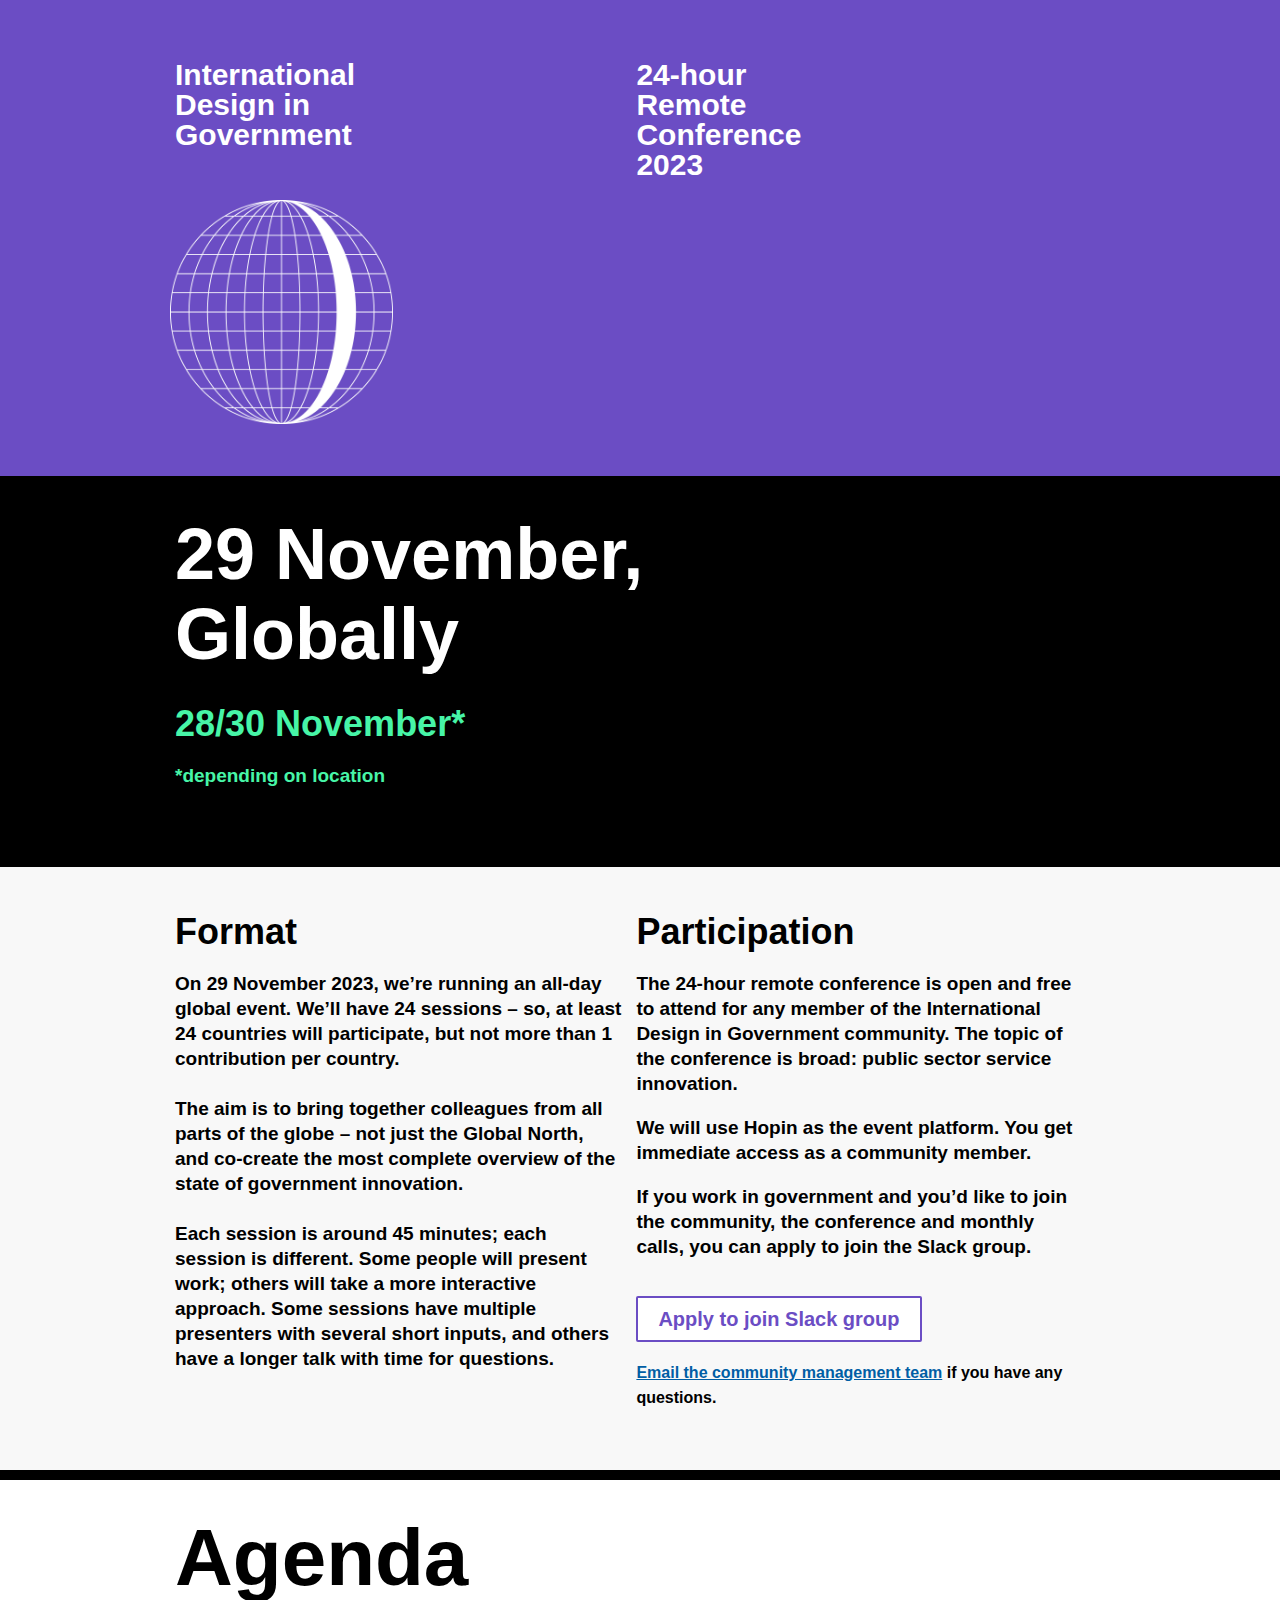
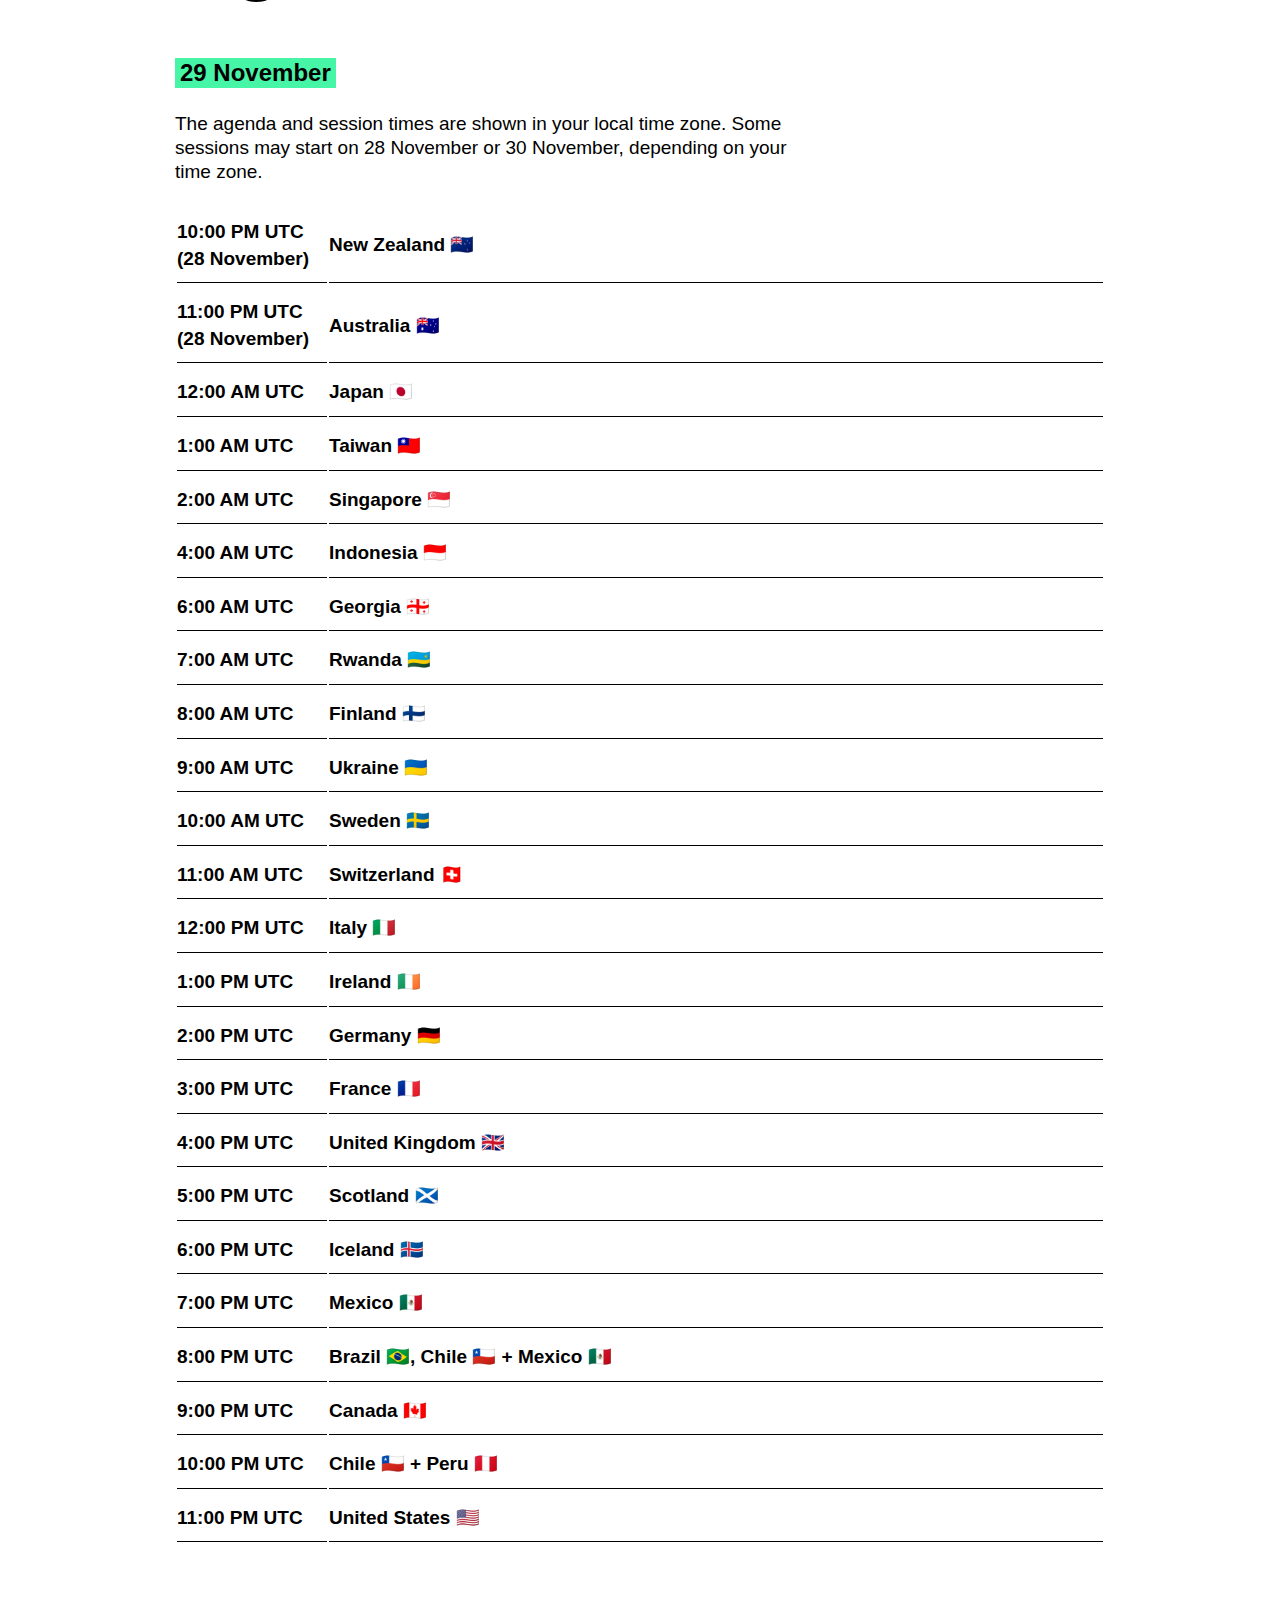
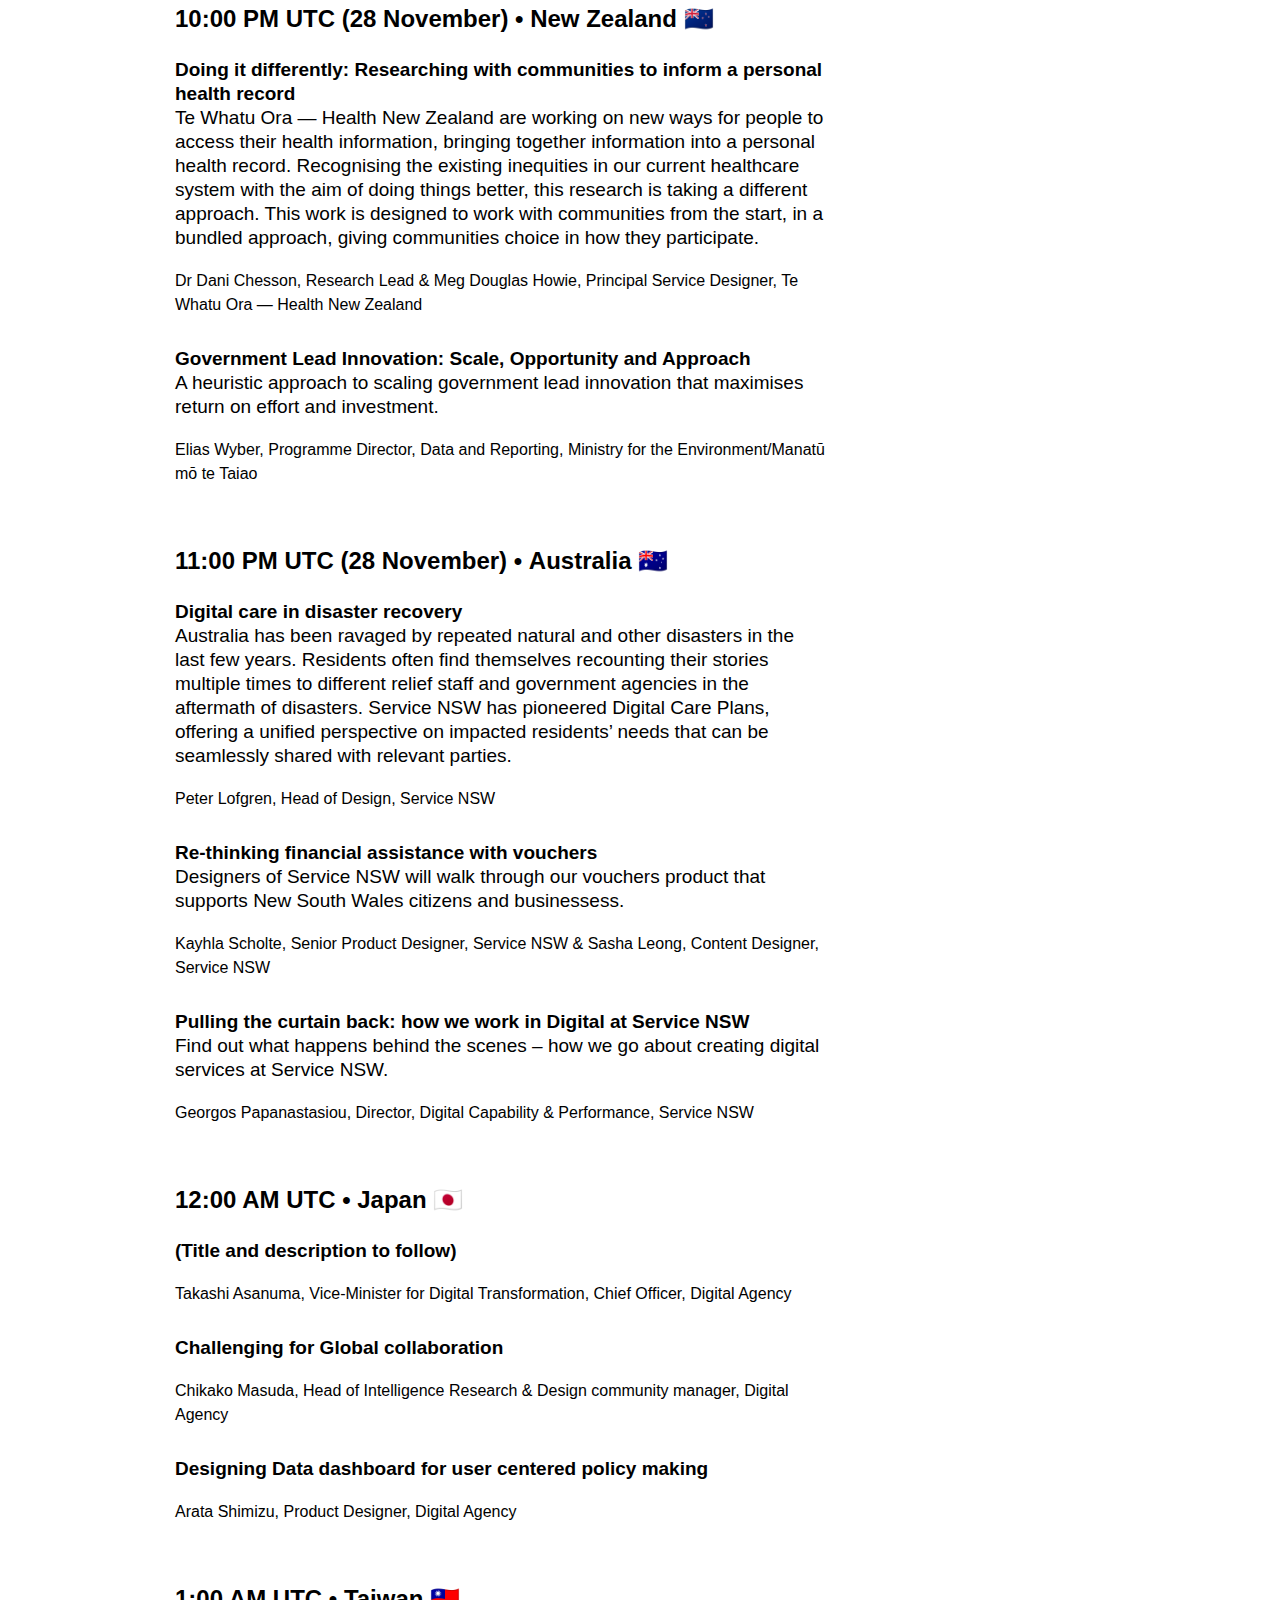
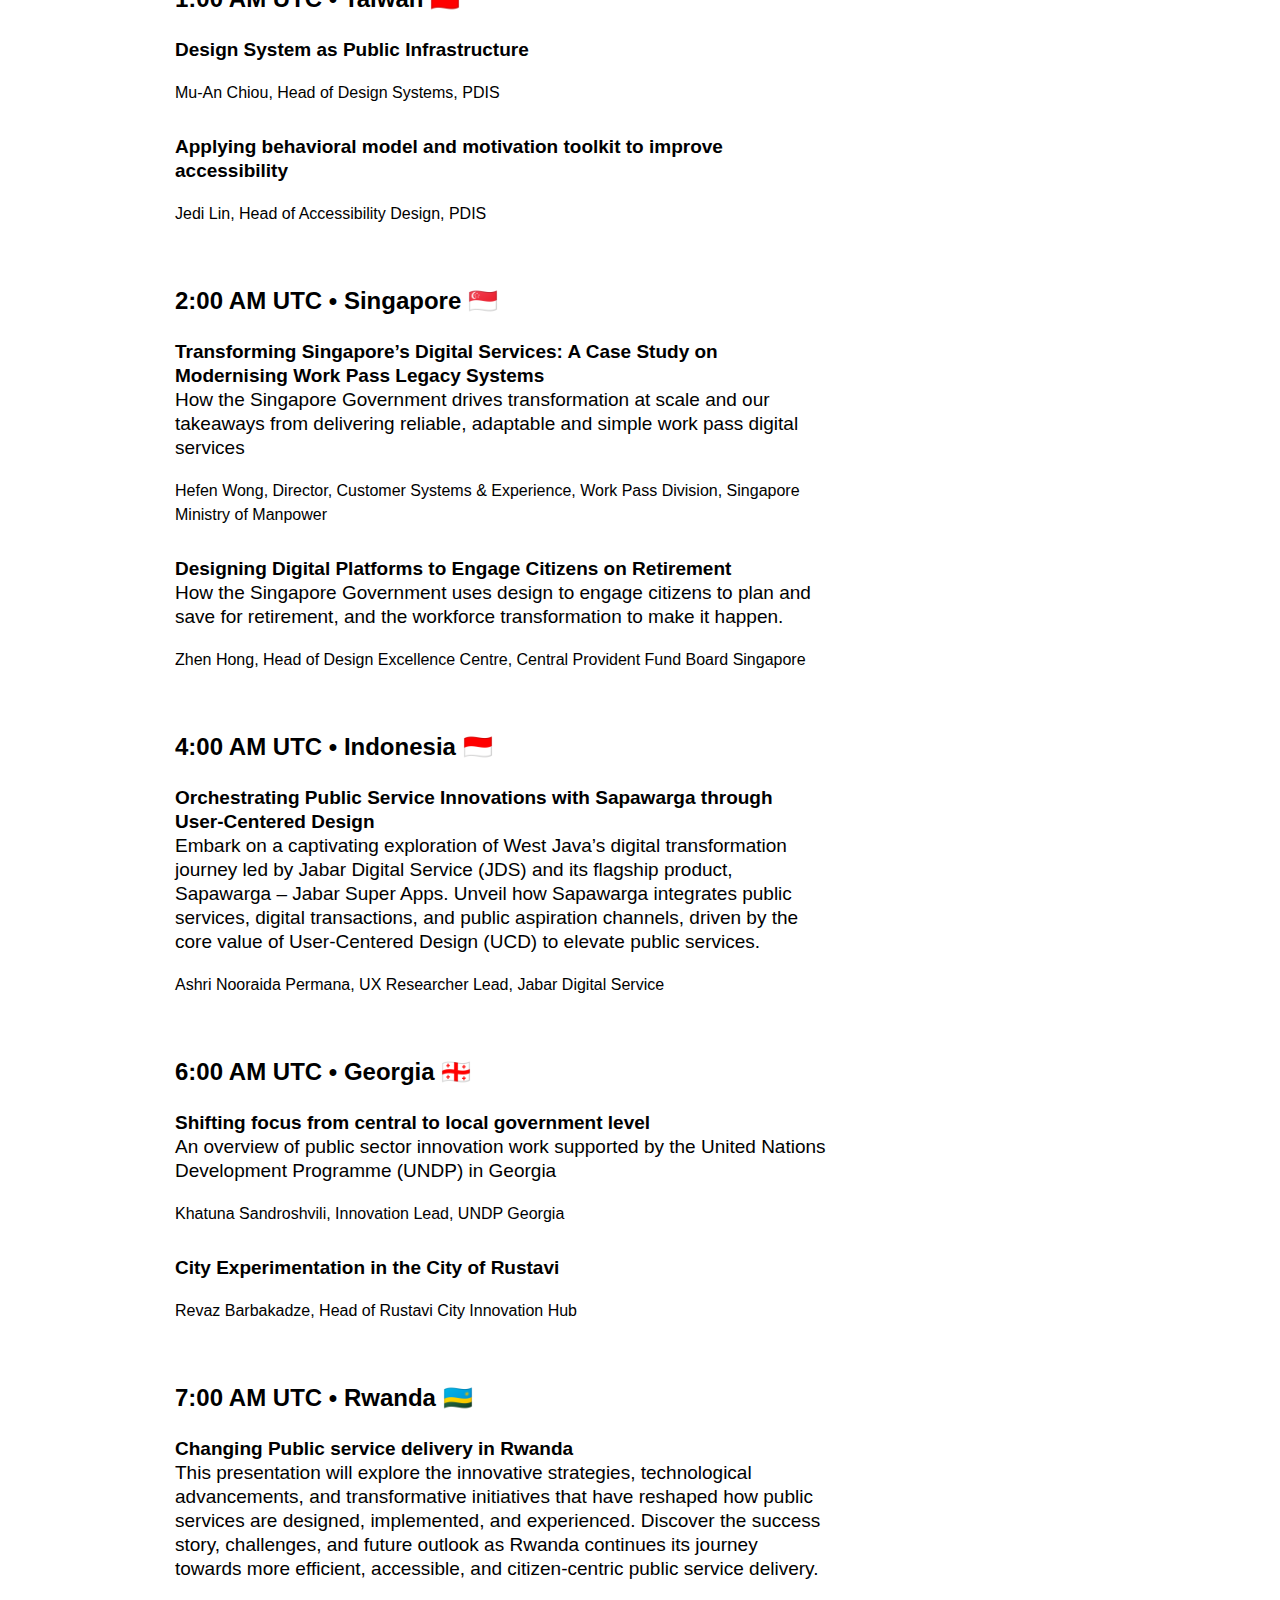
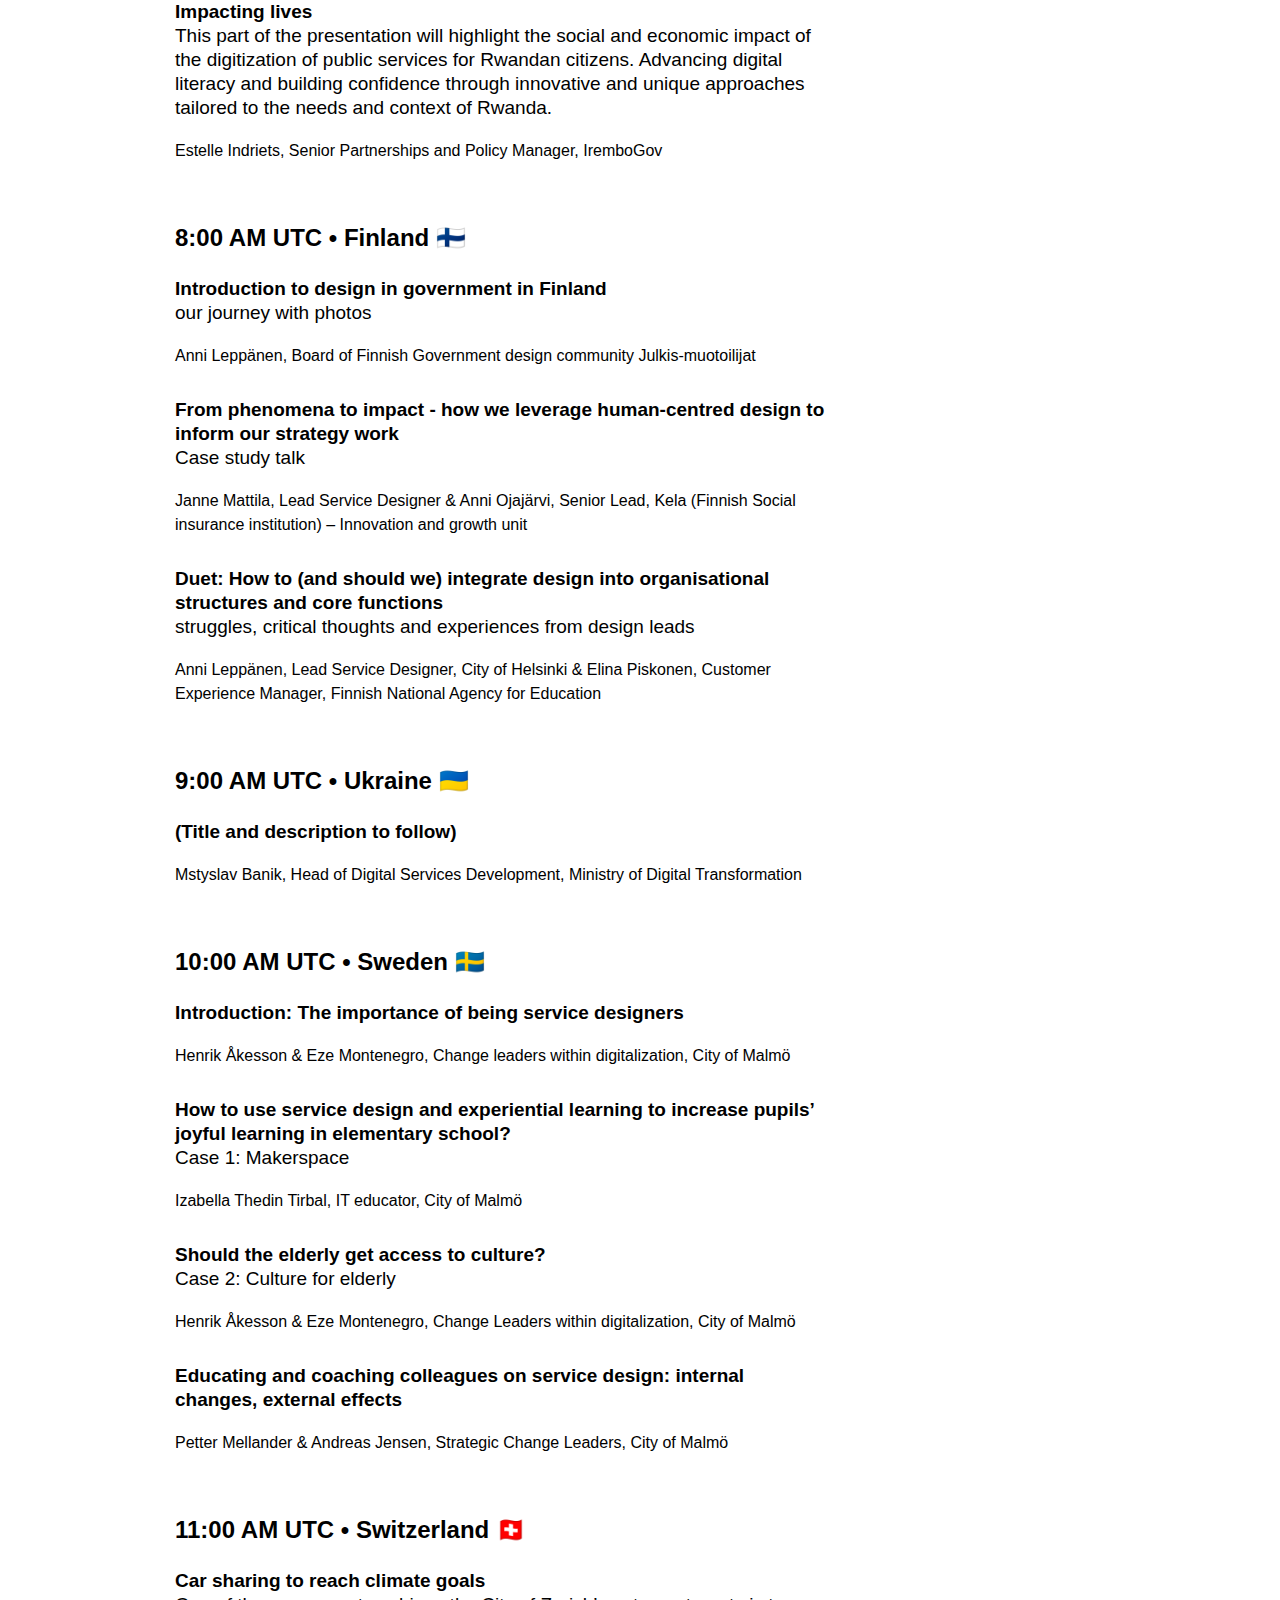
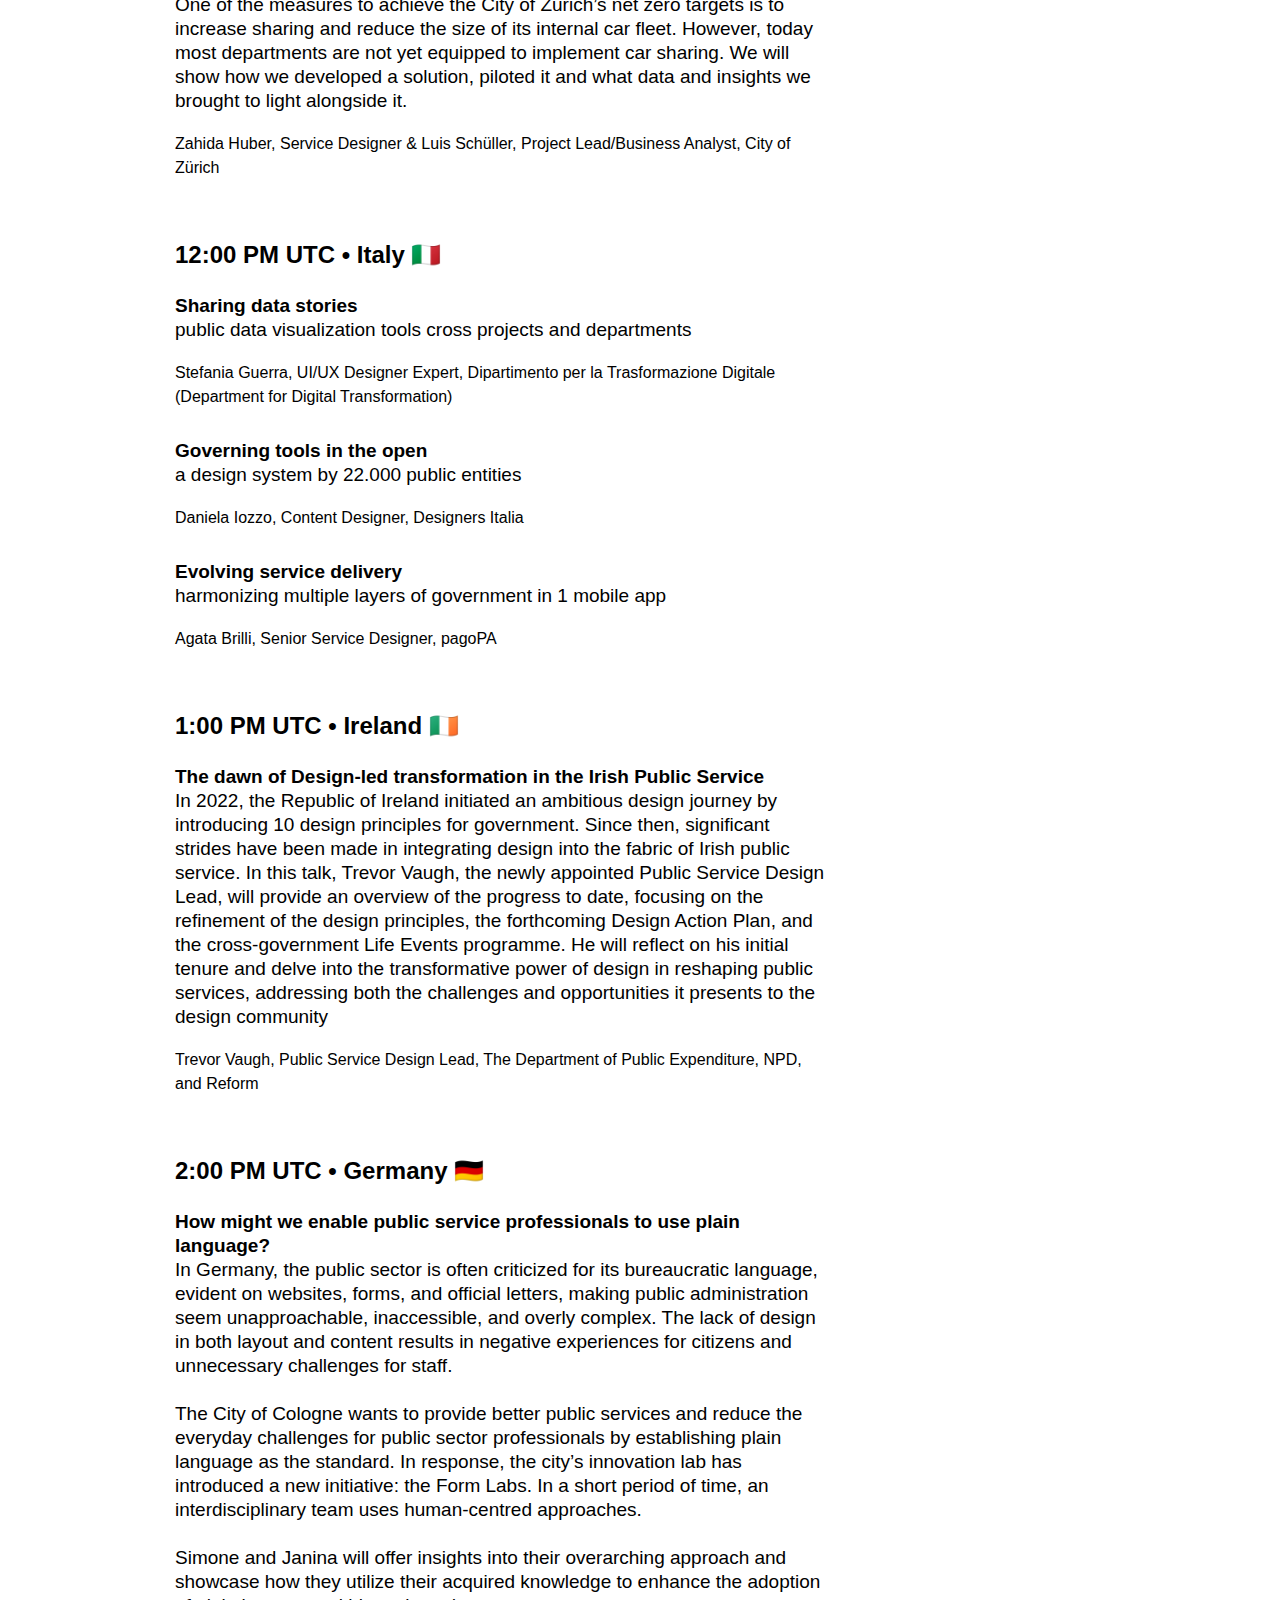
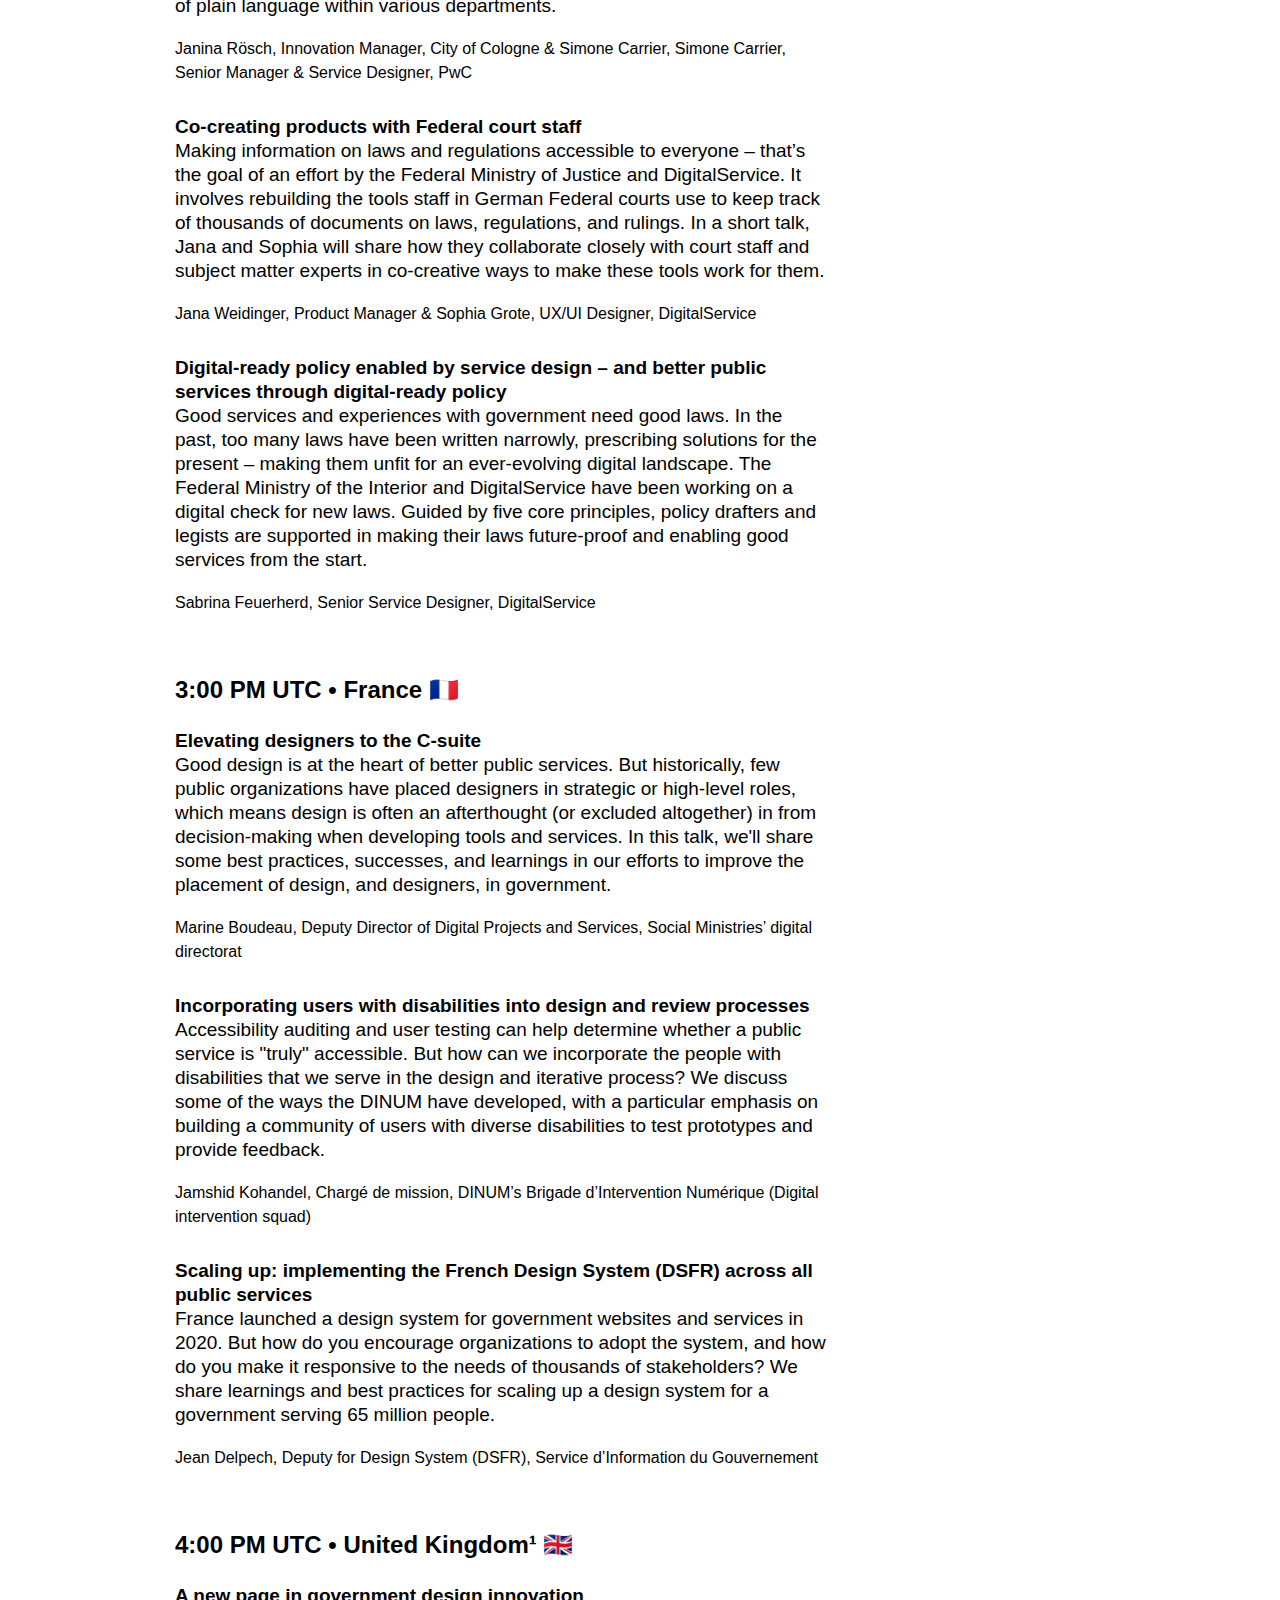
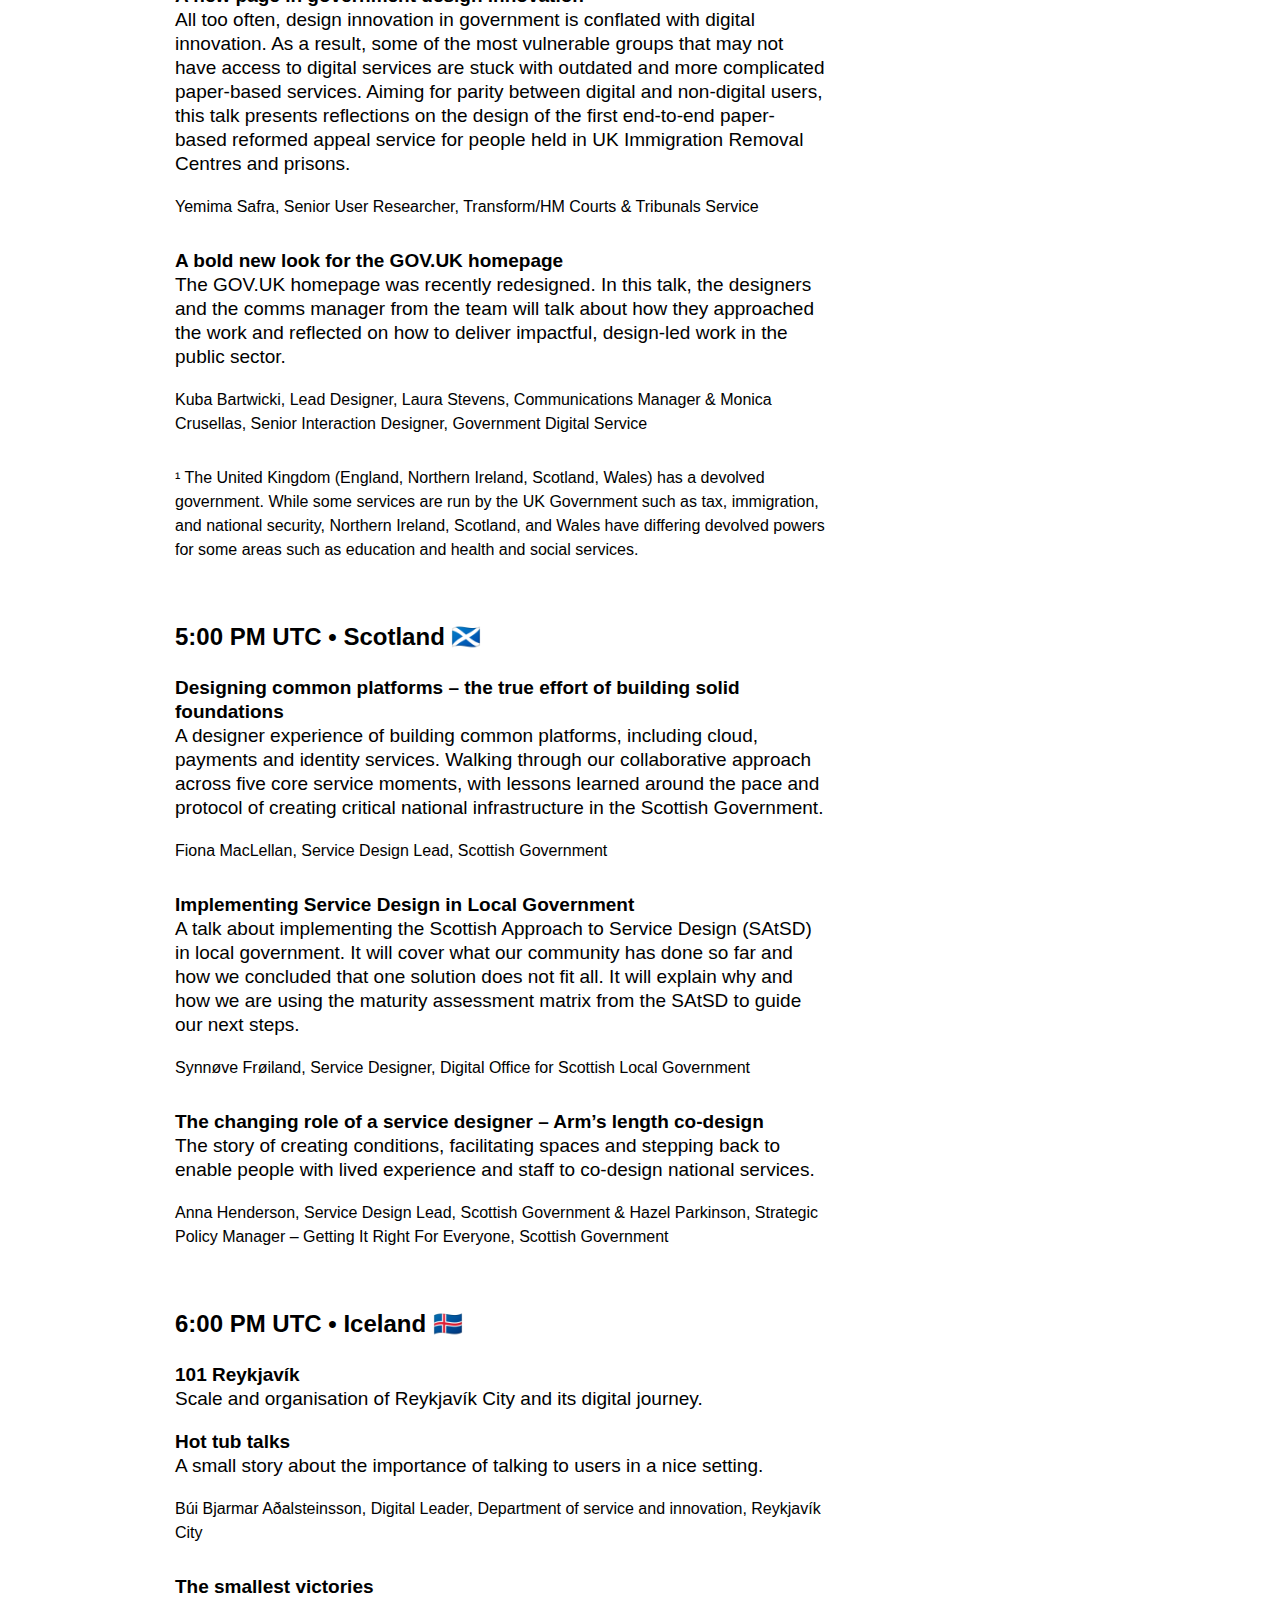
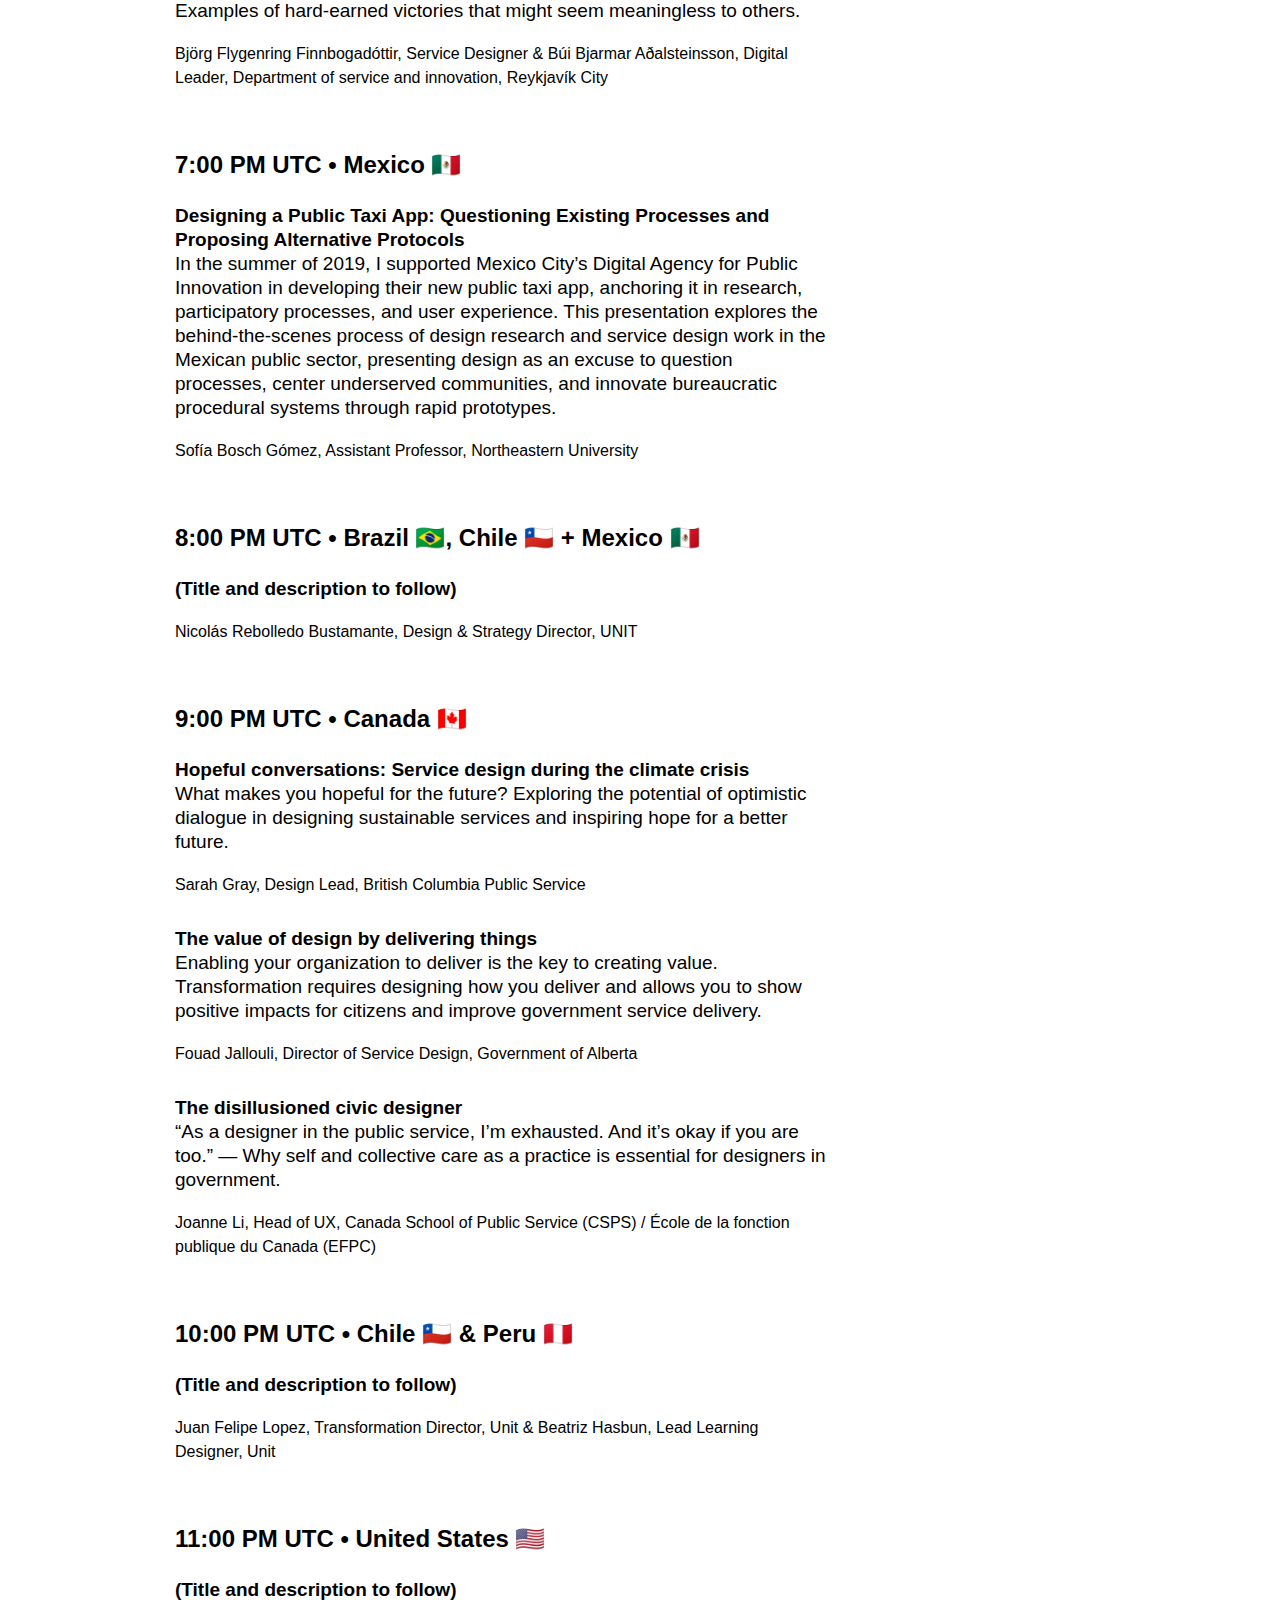
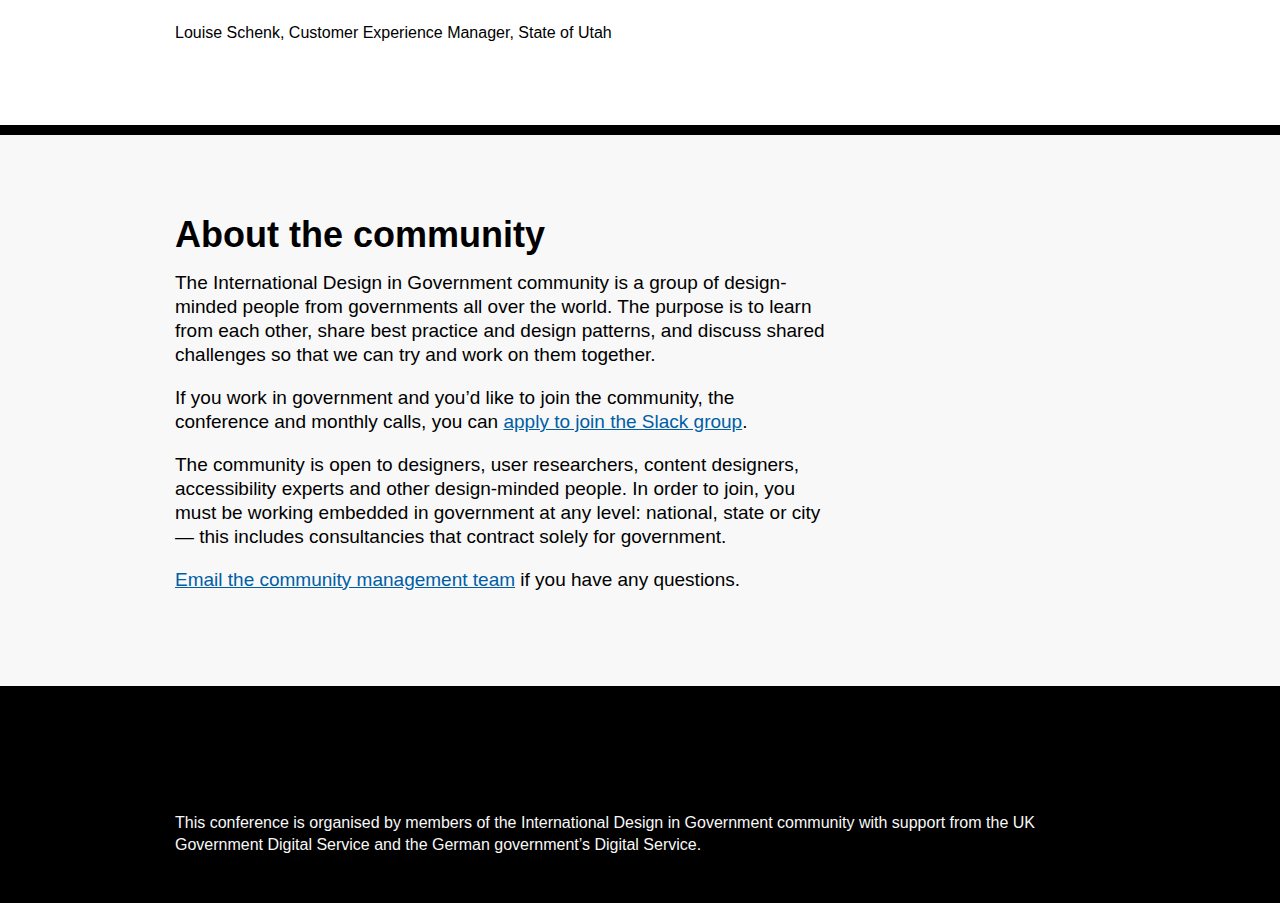
==== 24hours/index.html @ b49e434f "Update index.html" ====
<!DOCTYPE html>
<html lang="en">
	<head> 
		<title>International Design in Government: 24-hour Remote Conference 2023</title>
		<meta charset="utf-8">
		<meta name="description" content="">
		<meta name="viewport" content="width=device-width">
		<link rel="stylesheet" href="../css/about.css">
		<link rel="stylesheet" href="../css/main.css" type="text/css" charset="utf-8" />
		<meta property="og:title" content="International Design in Government: 24-hour Remote Conference 2023">
		<meta property="og:type" content="website">
		<meta property="og:url" content="https://international.gov-design.com/24hours" />
		<meta property="og:description" content="A 24-hour remote conference to bring together colleagues from all parts of the globe.">
		<meta property="og:image" content="https://international.gov-design.com/24hours/preview-intl-gov-design-remote2023.gif">
		<meta property="og:image:width" content="2865">
		<meta property="og:image:height" content="1500">
		<link rel="shortcut icon" sizes="16x16 32x32 48x48" href="assets/favicon.ico" type="image/x-icon">
		<script>
			document.addEventListener("DOMContentLoaded", () => {
				document.querySelectorAll("time").forEach((element) => {
					const utcDateTime = element.getAttribute("datetime");

					const date = new Date(utcDateTime);
					const shortTime = new Intl.DateTimeFormat([], { hour: "numeric", minute: "numeric", timeZoneName: "short" }).format(date)

					let formattedText = shortTime;
					const day = date.getDate();
					if (day !== 29) {
						formattedText += ` (${day} November)`;
					}

					element.innerText = formattedText;
				});
			});
		</script>
	</head>
<body>
	<div class="section-body-purple">

		<div class="section-body-top">
			<div class="column-half">
				<div class="heading-top-section">
					<h1 class="heading-top-small"><a href="http://international.gov-design.com/">International <br> Design in <br> Government</a></h1>

				</div>

				<div class="section-top-image-2">
					<img alt="stylised globe animation highlighting different locations" src="globe-site-03.gif">
				</div>

			</div>
		
			<div class="column-half">
			<div class="heading-top-section">
				<h2 class="heading-top-small">24-hour <br> Remote <br> Conference <br> 2023</h2>
			</div>
			</div>
		</div>
	</div> 
	

	<div class="section-body-black">
			<div class="section-body-copy">
				<div class="column-full">
					<p class="big-date">29 No&shy;vem&shy;ber, <br> Globally</p>					
					<h2>28/30 November*</h2>
					<p>*depending on location</p>
				</div>

			</div>
	</div>

	<div class="section-body-grey">
			<div class="section-body-copy">
				<div class="column-half">
					<h2>Format</h2>
					<p>On 29 November 2023, we’re running an all-day global event. We’ll have 24 sessions – so, at least 24 countries will participate, but not more than 1 contribution per country.<br> <br> The aim is to bring together colleagues from all parts of the globe – not just the Global North, and co-create the most complete overview of the state of government innovation.<br><br>Each session is around 45 minutes; each session is different. Some people will present work; others will take a more interactive approach. Some sessions have multiple presenters with several short inputs, and others have a longer talk with time for questions.</p>
				</div>
				<div class="column-half">
					<h2>Participation</h2>
					<p>The 24-hour remote conference is open and free to attend for any member of the International Design in Government community. The topic of the conference is broad: public sector service innovation.</p>
					<p>We will use Hopin as the event platform. You get immediate access as a community member.</p>
					<p>If you work in government and you’d like to join the community, the conference and monthly calls, you can apply to join the Slack group.</p><br>
					<a class="btn" href="https://join.slack.com/t/intlgovdesign/signup">Apply to join Slack group</a><br><br>
					<p class="small-type-2"><a href="mailto:intl-govdesign-team@digital.cabinet-office.gov.uk">Email the community management team</a> if you have any questions.</p>
				</div>
			</div>
	</div>


		<div class="section-body">
			<div class="intro-body-copy-2">
			<h2 class="extra-big-header">Agenda</h2>


				<h3><span class="highlight">29 November</span></h3>
				<p>The agenda and session times are shown in your local time zone. Some sessions may start on 28 November or 30 November, depending on your time zone.</p>
				<table>
				  <tbody>

				    <tr>
				      <td class="column-one"><time datetime="2023-11-28T22:00:00+00:00">UTC 22:00 (28 November)</time></td>
				      <td>New Zealand 🇳🇿</td>
				    </tr>
				    <tr>
				      <td><time datetime="2023-11-28T23:00:00+00:00">UTC 23:00 (28 November)</time></td>
				      <td>Australia 🇦🇺</td>
				    </tr>
				    <tr>
				      <td><time datetime="2023-11-29T00:00:00+00:00">UTC 00:00</time></td>
				      <td>Japan 🇯🇵</td>
				    </tr>
				    <tr>
				      <td><time datetime="2023-11-29T01:00:00+00:00">UTC 01:00</time></td>
				      <td>Taiwan 🇹🇼</td>
				    </tr>
				    <tr>
				      <td><time datetime="2023-11-29T02:00:00+00:00">UTC 02:00</time></td>
				      <td>Singapore 🇸🇬</td>
				    </tr>
				    <tr>
				      <td><time datetime="2023-11-29T04:00:00+00:00">UTC 04:00</time></td>
				      <td>Indonesia 🇮🇩</td>
				    </tr>
				    <tr>
				      <td><time datetime="2023-11-29T06:00:00+00:00">UTC 06:00</time></td>
				      <td>Georgia 🇬🇪</td>
				    </tr>
				    <tr>
				      <td><time datetime="2023-11-29T07:00:00+00:00">UTC 07:00</time></td>
				      <td>Rwanda 🇷🇼</td>
				    </tr>
				    <tr>
				      <td><time datetime="2023-11-29T08:00:00+00:00">UTC 08:00</time></td>
				      <td>Finland 🇫🇮</td>
				    </tr>
				    <tr>
				      <td><time datetime="2023-11-29T09:00:00+00:00">UTC 09:00</time></td>
				      <td>Ukraine 🇺🇦</td>
				    </tr>
				    <tr>
				      <td><time datetime="2023-11-29T10:00:00+00:00">UTC 10:00</time></td>
				      <td>Sweden 🇸🇪</td>
				    </tr>
				    <tr>
				      <td><time datetime="2023-11-29T11:00:00+00:00">UTC 11:00</time></td>
				      <td>Switzerland 🇨🇭</td>
				    </tr>
				    <tr>
				      <td><time datetime="2023-11-29T12:00:00+00:00">UTC 12:00</time></td>
				      <td>Italy 🇮🇹</td>
				    </tr>
				    <tr>
				      <td><time datetime="2023-11-29T13:00:00+00:00">UTC 13:00</time></td>
				      <td>Ireland 🇮🇪</td>
				    </tr>
				    <tr>
				      <td><time datetime="2023-11-29T14:00:00+00:00">UTC 14:00</time></td>
				      <td>Germany 🇩🇪</td>
				    </tr>					  
				    <tr>
				      <td><time datetime="2023-11-29T15:00:00+00:00">UTC 15:00</time></td>
				      <td>France 🇫🇷</td>
				    </tr>
				    <tr>
				      <td><time datetime="2023-11-29T16:00:00+00:00">UTC 16:00</time></td>
				      <td>United Kingdom 🇬🇧</td>
				    </tr>
				    <tr>
				      <td><time datetime="2023-11-29T17:00:00+00:00">UTC 17:00</time></td>
				      <td>Scotland 🏴󠁧󠁢󠁳󠁣󠁴󠁿</td>
				    </tr>
				    <tr>
				      <td><time datetime="2023-11-29T18:00:00+00:00">UTC 18:00</time></td>
				      <td>Iceland 🇮🇸</td>
				    </tr>
				    <tr>
				      <td><time datetime="2023-11-29T19:00:00+00:00">UTC 19:00</time></td>
				      <td>Mexico 🇲🇽</td>
				    </tr>
				    <tr>
				      <td><time datetime="2023-11-29T20:00:00+00:00">UTC 20:00</time></td>
				      <td>Brazil 🇧🇷, Chile 🇨🇱 + Mexico 🇲🇽</td>
				    </tr>
				    <tr>
				      <td><time datetime="2023-11-29T21:00:00+00:00">UTC 21:00</time></td>
				      <td>Canada 🇨🇦</td>
				    </tr>
				    <tr>
				      <td><time datetime="2023-11-29T22:00:00+00:00">UTC 22:00</time></td>
				      <td>Chile 🇨🇱 + Peru 🇵🇪</td>
				    </tr>
				    <tr>
				      <td><time datetime="2023-11-29T23:00:00+00:00">UTC 23:00</time></td>
				      <td>United States 🇺🇸</td>
				    </tr>
				  </tbody>
				</table>

				<h3 style="margin-top: 60px;"><time datetime="2023-11-28T22:00:00+00:00">UTC 22:00</time>&nbsp;•&nbsp;New Zealand 🇳🇿</h3>
						<p><span class="font-bold">Doing it differently: Researching with communities to inform a personal health record</span><br>Te Whatu Ora — Health New Zealand are working on new ways for people to access their health information, bringing together information into a personal health record. Recognising the existing inequities in our current healthcare system with the aim of doing things better, this research is taking a different approach. This work is designed to work with communities from the start, in a bundled approach, giving communities choice in how they participate. </p> <p class="small-type-2">Dr Dani Chesson, Research Lead & Meg Douglas Howie, Principal Service Designer, Te Whatu Ora — Health New Zealand</p>
				
						<p><span class="font-bold">Government Lead Innovation: Scale, Opportunity and Approach</span><br>A heuristic approach to scaling government lead innovation that maximises return on effort and investment.</p> <p class="small-type-2">Elias Wyber, Programme Director, Data and Reporting, Ministry for the Environment/Manatū mō te Taiao</p>				
				
				<h3 style="margin-top: 60px;"><time datetime="2023-11-28T23:00:00+00:00">UTC 23:00</time>&nbsp;•&nbsp;Australia 🇦🇺</h3>
						<p><span class="font-bold">Digital care in disaster recovery</span><br>Australia has been ravaged by repeated natural and other disasters in the last few years. Residents often find themselves recounting their stories multiple times to different relief staff and government agencies in the aftermath of disasters. Service NSW has pioneered Digital Care Plans, offering a unified perspective on impacted residents’ needs that can be seamlessly shared with relevant parties.</p> <p class="small-type-2">Peter Lofgren, Head of Design, Service NSW</p>

						<p><span class="font-bold">Re-thinking financial assistance with vouchers</span><br>Designers of Service NSW will walk through our vouchers product that supports New South Wales citizens and businesses​s.</p> <p class="small-type-2">Kayhla Scholte, Senior Product Designer, Service NSW & Sasha Leong, Content Designer, Service NSW</p>

						<p><span class="font-bold">Pulling the curtain back: how we work in Digital at Service NSW</span><br>Find out what happens behind the scenes – how we go about creating digital services at Service NSW.</p> <p class="small-type-2">Georgos Papanastasiou, Director, Digital Capability & Performance, Service NSW</p>
				
				<h3 style="margin-top: 60px;"><time datetime="2023-11-29T00:00:00+00:00">UTC 00:00</time>&nbsp;•&nbsp;Japan 🇯🇵</h3>
						<p><span class="font-bold">(Title and description to follow)</span></p> <p class="small-type-2">Takashi Asanuma, Vice-Minister for Digital Transformation, Chief Officer, Digital Agency</p>

						<p><span class="font-bold">Challenging for Global collaboration</span></p> <p class="small-type-2">Chikako Masuda, Head of Intelligence Research & Design community manager, Digital Agency</p>

						<p><span class="font-bold">Designing Data dashboard for user centered policy making</span></p> <p class="small-type-2">Arata Shimizu, Product Designer, Digital Agency</p>
				
				<h3 style="margin-top: 60px;"><time datetime="2023-11-29T01:00:00+00:00">UTC 01:00</time>&nbsp;•&nbsp;Taiwan 🇹🇼</h3>
						<p><span class="font-bold">Design System as Public Infrastructure</span></p> <p class="small-type-2">Mu-An Chiou, Head of Design Systems, PDIS</p>

						<p><span class="font-bold">Applying behavioral model and motivation toolkit to improve accessibility</span></p> <p class="small-type-2">Jedi Lin, Head of Accessibility Design, PDIS</p>

				<h3 style="margin-top: 60px;"><time datetime="2023-11-29T02:00:00+00:00">UTC 02:00</time>&nbsp;•&nbsp;Singapore 🇸🇬</h3>
						<p><span class="font-bold">Transforming Singapore’s Digital Services: A Case Study on Modernising Work Pass Legacy Systems</span><br>How the Singapore Government drives transformation at scale and our takeaways from delivering reliable, adaptable and simple work pass digital services</p> <p class="small-type-2">Hefen Wong, Director, Customer Systems & Experience, Work Pass Division, Singapore Ministry of Manpower</p>
						<p><span class="font-bold">Designing Digital Platforms to Engage Citizens on Retirement</span><br>How the Singapore Government uses design to engage citizens to plan and save for retirement, and the workforce transformation to make it happen.</p> <p class="small-type-2">Zhen Hong, Head of Design Excellence Centre, Central Provident Fund Board Singapore</p>
				
				<h3 style="margin-top: 60px;"><time datetime="2023-11-29T04:00:00+00:00">UTC 04:00</time>&nbsp;•&nbsp;Indonesia 🇮🇩</h3>
						<p><span class="font-bold">Orchestrating Public Service Innovations with Sapawarga through User-Centered Design</span><br>Embark on a captivating exploration of West Java’s digital transformation journey led by Jabar Digital Service (JDS) and its flagship product, Sapawarga – Jabar Super Apps. Unveil how Sapawarga integrates public services, digital transactions, and public aspiration channels, driven by the core value of User-Centered Design (UCD) to elevate public services.</p> <p class="small-type-2">Ashri Nooraida Permana, UX Researcher Lead, Jabar Digital Service</p>

				<h3 style="margin-top: 60px;"><time datetime="2023-11-29T06:00:00+00:00">UTC 06:00</time>&nbsp;•&nbsp;Georgia 🇬🇪</h3>
						<p><span class="font-bold">Shifting focus from central to local government level</span><br>An overview of public sector innovation work supported by the United Nations Development Programme (UNDP) in Georgia</p> <p class="small-type-2">Khatuna Sandroshvili, Innovation Lead, UNDP Georgia</p>

						<p><span class="font-bold">City Experimentation in the City of Rustavi</span></p> <p class="small-type-2">Revaz Barbakadze, Head of Rustavi City Innovation Hub</p>
				
				<h3 style="margin-top: 60px;"><time datetime="2023-11-29T07:00:00+00:00">UTC 07:00</time>&nbsp;•&nbsp;Rwanda 🇷🇼</h3>
						<p><span class="font-bold">Changing Public service delivery in Rwanda</span><br>This presentation will explore the innovative strategies, technological advancements, and transformative initiatives that have reshaped how public services are designed, implemented, and experienced. Discover the success story, challenges, and future outlook as Rwanda continues its journey towards more efficient, accessible, and citizen-centric public service delivery.</p>
				
						<p><span class="font-bold">Impacting lives</span><br>This part of the presentation will highlight the social and economic impact of the digitization of public services for Rwandan citizens. Advancing digital literacy and building confidence through innovative and unique approaches tailored to the needs and context of Rwanda.</p> <p class="small-type-2">Estelle Indriets, Senior Partnerships and Policy Manager, IremboGov</p>
				
				<h3 style="margin-top: 60px;"><time datetime="2023-11-29T08:00:00+00:00">UTC 08:00</time>&nbsp;•&nbsp;Finland 🇫🇮</h3>
						<p><span class="font-bold">Introduction to design in government in Finland</span><br>our journey with photos</p> <p class="small-type-2">Anni Leppänen, Board of Finnish Government design community Julkis-muotoilijat</p>

						<p><span class="font-bold">From phenomena to impact - how we leverage human-centred design to inform our strategy work</span><br>Case study talk</p> <p class="small-type-2">Janne Mattila, Lead Service Designer & Anni Ojajärvi, Senior Lead, Kela (Finnish Social insurance institution) – Innovation and growth unit</p>

						<p><span class="font-bold">Duet: How to (and should we) integrate design into organisational structures and core functions </span><br>struggles, critical thoughts and experiences from design leads</p> <p class="small-type-2">Anni Leppänen, Lead Service Designer, City of Helsinki & Elina Piskonen, Customer Experience Manager, Finnish National Agency for Education</p>
				
				<h3 style="margin-top: 60px;"><time datetime="2023-11-29T09:00:00+00:00">UTC 09:00</time>&nbsp;•&nbsp;Ukraine 🇺🇦</h3>
						<p><span class="font-bold">(Title and description to follow)</span></p> <p class="small-type-2">Mstyslav Banik, Head of Digital Services Development, Ministry of Digital Transformation</p>

				<h3 style="margin-top: 60px;"><time datetime="2023-11-29T10:00:00+00:00">UTC 10:00</time>&nbsp;•&nbsp;Sweden 🇸🇪</h3>
						<p><span class="font-bold">Introduction: The importance of being service designers</span></p> <p class="small-type-2">Henrik Åkesson & Eze Montenegro, Change leaders within digitalization, City of Malmö</p>

						<p><span class="font-bold">How to use service design and experiential learning to increase pupils’ joyful learning in elementary school?</span><br>Case 1: Makerspace</p> <p class="small-type-2">Izabella Thedin Tirbal, IT educator, City of Malmö</p>

						<p><span class="font-bold">Should the elderly get access to culture? </span><br>Case 2: Culture for elderly</p> <p class="small-type-2">Henrik Åkesson & Eze Montenegro, Change Leaders within digitalization, City of Malmö</p>				

						<p><span class="font-bold">Educating and coaching colleagues on service design: internal changes, external effects</span></p> <p class="small-type-2">Petter Mellander & Andreas Jensen, Strategic Change Leaders, City of Malmö</p>				
								
				<h3 style="margin-top: 60px;"><time datetime="2023-11-29T11:00:00+00:00">UTC 11:00</time>&nbsp;•&nbsp;Switzerland 🇨🇭</h3>
						<p><span class="font-bold">Car sharing to reach climate goals</span><br>One of the measures to achieve the City of Zurich’s net zero targets is to increase sharing and reduce the size of its internal car fleet. However, today most departments are not yet equipped to implement car sharing. We will show how we developed a solution, piloted it and what data and insights we brought to light alongside it.</p> <p class="small-type-2">Zahida Huber, Service Designer & Luis Schüller, Project Lead/Business Analyst, City of Zürich</p>

				<h3 style="margin-top: 60px;"><time datetime="2023-11-29T12:00:00+00:00">UTC 12:00</time>&nbsp;•&nbsp;Italy 🇮🇹</h3>
						<p><span class="font-bold">Sharing data stories</span><br>public data visualization tools cross projects and departments</p> <p class="small-type-2">Stefania Guerra, UI/UX Designer Expert, Dipartimento per la Trasformazione Digitale (Department for Digital Transformation)</p>

						<p><span class="font-bold">Governing tools in the open</span><br>a design system by 22.000 public entities</p> <p class="small-type-2">Daniela Iozzo, Content Designer, Designers Italia</p>

						<p><span class="font-bold">Evolving service delivery</span><br>harmonizing multiple layers of government in 1 mobile app</p> <p class="small-type-2">Agata Brilli, Senior Service Designer, pagoPA</p>

				<h3 style="margin-top: 60px;"><time datetime="2023-11-29T13:00:00+00:00">UTC 13:00</time>&nbsp;•&nbsp;Ireland 🇮🇪</h3>
						<p><span class="font-bold">The dawn of Design-led transformation in the Irish Public Service</span><br>In 2022, the Republic of Ireland initiated an ambitious design journey by introducing 10 design principles for government. Since then, significant strides have been made in integrating design into the fabric of Irish public service. In this talk, Trevor Vaugh, the newly appointed Public Service Design Lead, will provide an overview of the progress to date, focusing on the refinement of the design principles, the forthcoming Design Action Plan, and the cross-government Life Events programme. He will reflect on his initial tenure and delve into the transformative power of design in reshaping public services, addressing both the challenges and opportunities it presents to the design community</p> <p class="small-type-2">Trevor Vaugh, Public Service Design Lead, The Department of Public Expenditure, NPD, and Reform</p>
				
				<h3 style="margin-top: 60px;"><time datetime="2023-11-29T14:00:00+00:00">UTC 14:00</time>&nbsp;•&nbsp;Germany 🇩🇪</h3>

						<p><span class="font-bold">How might we enable public service professionals to use plain language?</span><br>In Germany, the public sector is often criticized for its bureaucratic language, evident on websites, forms, and official letters, making public administration seem unapproachable, inaccessible, and overly complex. The lack of design in both layout and content results in negative experiences for citizens and unnecessary challenges for staff.<br><br>The City of Cologne wants to provide better public services and reduce the everyday challenges for public sector professionals by establishing plain language as the standard. In response, the city’s innovation lab has introduced a new initiative: the Form Labs. In a short period of time, an interdisciplinary team uses human-centred approaches.<br><br>Simone and Janina will offer insights into their overarching approach and showcase how they utilize their acquired knowledge to enhance the adoption of plain language within various departments.</p> <p class="small-type-2">Janina Rösch, Innovation Manager, City of Cologne & Simone Carrier, Simone Carrier, Senior Manager & Service Designer, PwC</p>

						<p><span class="font-bold">Co-creating products with Federal court staff </span><br>Making information on laws and regulations accessible to everyone – that’s the goal of an effort by the Federal Ministry of Justice and DigitalService. It involves rebuilding the tools staff in German Federal courts use to keep track of thousands of documents on laws, regulations, and rulings. In a short talk, Jana and Sophia will share how they collaborate closely with court staff and subject matter experts in co-creative ways to make these tools work for them.</p> <p class="small-type-2">Jana Weidinger, Product Manager & Sophia Grote, UX/UI Designer, DigitalService</p>

						<p><span class="font-bold">Digital-ready policy enabled by service design – and better public services through digital-ready policy</span><br>Good services and experiences with government need good laws. In the past, too many laws have been written narrowly, prescribing solutions for the present – making them unfit for an ever-evolving digital landscape. The Federal Ministry of the Interior and DigitalService have been working on a digital check for new laws. Guided by five core principles, policy drafters and legists are supported in making their laws future-proof and enabling good services from the start.</p> <p class="small-type-2">Sabrina Feuerherd, Senior Service Designer, DigitalService</p>
				
				<h3 style="margin-top: 60px;"><time datetime="2023-11-29T15:00:00+00:00">UTC 15:00</time>&nbsp;•&nbsp;France 🇫🇷</h3>
						<p><span class="font-bold">Elevating designers to the C-suite</span><br>Good design is at the heart of better public services. But historically, few public organizations have placed designers in strategic or high-level roles, which means design is often an afterthought (or excluded altogether) in from decision-making when developing tools and services. In this talk, we'll share some best practices, successes, and learnings in our efforts to improve the placement of design, and designers, in government.</p> <p class="small-type-2">Marine Boudeau, Deputy Director of Digital Projects and Services, Social Ministries’ digital directorat</p>

						<p><span class="font-bold">Incorporating users with disabilities into design and review processes</span><br>Accessibility auditing and user testing can help determine whether a public service is "truly" accessible. But how can we incorporate the people with disabilities that we serve in the design and iterative process? We discuss some of the ways the DINUM have developed, with a particular emphasis on building a community of users with diverse disabilities to test prototypes and provide feedback.</p> <p class="small-type-2">Jamshid Kohandel, Chargé de mission, DINUM’s Brigade d’Intervention Numérique (Digital intervention squad)</p>

						<p><span class="font-bold">Scaling up: implementing the French Design System (DSFR) across all public services</span><br>France launched a design system for government websites and services in 2020. But how do you encourage organizations to adopt the system, and how do you make it responsive to the needs of thousands of stakeholders? We share learnings and best practices for scaling up a design system for a government serving 65 million people.</p> <p class="small-type-2">Jean Delpech, Deputy for Design System (DSFR), Service d’Information du Gouvernement</p>
				
				<h3 style="margin-top: 60px;"><time datetime="2023-11-29T16:00:00+00:00">UTC 16:00</time>&nbsp;•&nbsp;United Kingdom&sup1; 🇬🇧</h3>
						<p><span class="font-bold">A new page in government design innovation</span><br>All too often, design innovation in government is conflated with digital innovation. As a result, some of the most vulnerable groups that may not have access to digital services are stuck with outdated and more complicated paper-based services. Aiming for parity between digital and non-digital users, this talk presents reflections on the design of the first end-to-end paper-based reformed appeal service for people held in UK Immigration Removal Centres and prisons.</p> <p class="small-type-2">Yemima Safra, Senior User Researcher, Transform/HM Courts & Tribunals Service</p>

						<p><span class="font-bold">A bold new look for the GOV.UK homepage</span><br>The GOV.UK homepage was recently redesigned. In this talk, the designers and the comms manager from the team will talk about how they approached the work and reflected on how to deliver impactful, design-led work in the public sector.</p> <p class="small-type-2">Kuba Bartwicki, Lead Designer, Laura Stevens, Communications Manager & Monica Crusellas, Senior Interaction Designer, Government Digital Service</p>

						<p class="small-type-2">&sup1; The United Kingdom (England, Northern Ireland, Scotland, Wales) has a devolved government. While some services are run by the UK Government such as tax, immigration, and national security, Northern Ireland, Scotland, and Wales have differing devolved powers for some areas such as education and health and social services.</p>
								
				<h3 style="margin-top: 60px;"><time datetime="2023-11-29T17:00:00+00:00">UTC 17:00</time>&nbsp;•&nbsp;Scotland 🏴󠁧󠁢󠁳󠁣󠁴󠁿</h3>
						<p><span class="font-bold">Designing common platforms – the true effort of building solid foundations</span><br>A designer experience of building common platforms, including cloud, payments and identity services. Walking through our collaborative approach across five core service moments, with lessons learned around the pace and protocol of creating critical national infrastructure in the Scottish Government.</p> <p class="small-type-2">Fiona MacLellan, Service Design Lead, Scottish Government</p>

						<p><span class="font-bold">Implementing Service Design in Local Government</span><br>A talk about implementing the Scottish Approach to Service Design (SAtSD) in local government. It will cover what our community has done so far and how we concluded that one solution does not fit all. It will explain why and how we are using the maturity assessment matrix from the SAtSD to guide our next steps.</p> <p class="small-type-2">Synnøve Frøiland, Service Designer, Digital Office for Scottish Local Government</p>

						<p><span class="font-bold">The changing role of a service designer – Arm’s length co-design</span><br>The story of creating conditions, facilitating spaces and stepping back to enable people with lived experience and staff to co-design national services.</p> <p class="small-type-2">Anna Henderson, Service Design Lead, Scottish Government & Hazel Parkinson, Strategic Policy Manager – Getting It Right For Everyone, Scottish Government</p>
				
				
				<h3 style="margin-top: 60px;"><time datetime="2023-11-29T18:00:00+00:00">UTC 18:00</time>&nbsp;•&nbsp;Iceland 🇮🇸</h3>
						<p><span class="font-bold">101 Reykjavík</span><br>Scale and organisation of Reykjavík City and its digital journey.</p>

						<p><span class="font-bold">Hot tub talks</span><br>A small story about the importance of talking to users in a nice setting.</p> <p class="small-type-2">Búi Bjarmar Aðalsteinsson, Digital Leader, Department of service and innovation, Reykjavík City</p>

						<p><span class="font-bold">The smallest victories</span><br>Examples of hard-earned victories that might seem meaningless to others.</p> <p class="small-type-2">Björg Flygenring Finnbogadóttir, Service Designer & Búi Bjarmar Aðalsteinsson, Digital Leader, Department of service and innovation, Reykjavík City</p>
				
				<h3 style="margin-top: 60px;"><time datetime="2023-11-29T19:00:00+00:00">UTC 19:00</time>&nbsp;•&nbsp;Mexico 🇲🇽</h3>

						<p><span class="font-bold">Designing a Public Taxi App: Questioning Existing Processes and Proposing Alternative Protocols</span><br> In the summer of 2019, I supported Mexico City’s Digital Agency for Public Innovation in developing their new public taxi app, anchoring it in research, participatory processes, and user experience. This presentation explores the behind-the-scenes process of design research and service design work in the Mexican public sector, presenting design as an excuse to question processes, center underserved communities, and innovate bureaucratic procedural systems through rapid prototypes.</p> <p class="small-type-2">Sofía Bosch Gómez, Assistant Professor, Northeastern University</p>

				<h3 style="margin-top: 60px;"><time datetime="2023-11-29T20:00:00+00:00">UTC 20:00</time>&nbsp;•&nbsp;Brazil 🇧🇷, Chile 🇨🇱 + Mexico 🇲🇽</h3>

						<p><span class="font-bold">(Title and description to follow)</span></p> <p class="small-type-2">Nicolás Rebolledo Bustamante, Design & Strategy Director, UNIT</p>

				<h3 style="margin-top: 60px;"><time datetime="2023-11-29T21:00:00+00:00">UTC 21:00</time>&nbsp;•&nbsp;Canada 🇨🇦</h3>

						<p><span class="font-bold">Hopeful conversations: Service design during the climate crisis</span><br>What makes you hopeful for the future? Exploring the potential of optimistic dialogue in designing sustainable services and inspiring hope for a better future.</p> <p class="small-type-2">Sarah Gray, Design Lead, British Columbia Public Service</p>

						<p><span class="font-bold">The value of design by delivering things</span><br>Enabling your organization to deliver is the key to creating value. Transformation requires designing how you deliver and allows you to show positive impacts for citizens and improve government service delivery.</p> <p class="small-type-2">Fouad Jallouli, Director of Service Design, Government of Alberta</p>

						<p><span class="font-bold">The disillusioned civic designer</span><br>“As a designer in the public service, I’m exhausted. And it’s okay if you are too.” — Why self and collective care as a practice is essential for designers in government.</p> <p class="small-type-2">Joanne Li, Head of UX, Canada School of Public Service (CSPS) / École de la fonction publique du Canada (EFPC)</p>

				<h3 style="margin-top: 60px;"><time datetime="2023-11-29T22:00:00+00:00">UTC 22:00</time>&nbsp;•&nbsp;Chile 🇨🇱 & Peru 🇵🇪</h3>

						<p><span class="font-bold">(Title and description to follow)</span></p> <p class="small-type-2">Juan Felipe Lopez, Transformation Director, Unit & Beatriz Hasbun, Lead Learning Designer, Unit</p>

				<h3 style="margin-top: 60px;"><time datetime="2023-11-29T23:00:00+00:00">UTC 23:00</time>&nbsp;•&nbsp;United States 🇺🇸</h3>

						<p><span class="font-bold">(Title and description to follow)</span></p> <p class="small-type-2">Louise Schenk, Customer Experience Manager, State of Utah</p>
				
				
			</div>
	</div>

	
  <div class="section-body-grey">
		<div class="body-copy-2">	

			<h2>About the community</h2>	
			<p>The International Design in Government community is a group of design-minded people from governments all over the world. The purpose is to learn from each other, share best practice and design patterns, and discuss shared challenges so that we can try and work on them together.</p>
      <p>If you work in government and you’d like to join the community, the conference and monthly calls, you can <a href="https://join.slack.com/t/intlgovdesign/signup">apply to join the Slack group</a>.</p>
      <p>The community is open to designers, user researchers, content designers, accessibility experts and other design-minded people. In order to join, you must be working embedded in government at any level: national, state or city — this includes consultancies that contract solely for government.</p>
      <p><a href="mailto:intl-govdesign-team@digital.cabinet-office.gov.uk">Email the community management team</a> if you have any questions.</p>
      
			</div>
	</div>

	<div class="section-footer">
		<div class="bottom-contacts">
			<p>This conference is organised by members of the International Design in Government community with support from the UK Government Digital Service and the German government’s Digital Service.</p>
		</div>
	</div>

</body>

</html>
---- css/main.css ----
*, *:after, *:before {
  -webkit-box-sizing: border-box;
  -moz-box-sizing: border-box;
  box-sizing: border-box;
} 

@font-face {
  font-family: 'Dia Black';
  src: url('fonts/Dia Black.eot'); /* IE9 Compat Modes */
  src: url('fonts/Dia Black.eot?#iefix') format('embedded-opentype'), /* IE6-IE8 */
       url('fonts/Dia Black.woff') format('woff'), /* Pretty Modern Browsers */
       url('fonts/Dia Black.svg#svgFontName') format('svg'); /* Legacy iOS */
  font-weight: 900;
  font-style: normal;
}
 
body {
	font-family: Helvetica neue, Helvetica, sans-serif;
	font-size: 19px;
	color: #000;
	line-height: 1.4;
	margin: 0;
	font-weight: 700;
}

.font-bold {
	font-weight: 700;
}

.column-third {
	width: 31%;
	margin-right:15px;
	float: left;
	display: block;
}

.column-third-end {
	width: 31%;
	margin-right:5px;
	float: left;
	display: block;
}

.column-half {
	width: 48%;
	margin-right:15px;
	float: left;
	display: block;
}

.iframe-height {
	min-height: 166px;
}

h3 {
	margin-top: 10px;
}

/*header area */

.section-header {
	background: #47f5a7;
	margin-top: 0px;
	display: block;
	overflow: hidden;
	padding-bottom: 30px;
}

.section-header-2 {
	background: #fff;
	margin-top: 0px;
	display: block;
	height: 280px;
	overflow: hidden;
	padding-bottom: 30px;
}

.section-body-top {
	max-width: 960px;
	margin-left: auto;
	margin-right: auto;
	padding: 15px 15px 15px 15px;
	overflow: hidden;
}

.heading-top-section {
	max-width: 55%;
	display: inline-block;
	margin-right: 60px;
}

.section-top-image {
	max-width: 35%;
	display: inline-block;
	margin-left: 30px;
	padding-top: 10px;
	float: right;
}

.section-top-image img {
	max-width: 100%;
	z-index: -1;
	margin-top: 30px;
}

.section-top-image-2 {
	max-width: 50%;
	display: inline-block;
	margin-left: -5px;
	padding-top: 10px;
	float: left;
}

.section-top-image-2 img {
	max-width: 100%;
	z-index: -1;
	margin-top: 30px;
}




.heading-top { 
	color: #000;
	font-size: 80px;
	letter-spacing: 0px;
	line-height: 80px;
	margin-bottom: 10px;
	margin-top: 45px;
	font-family: Dia Black, Helvetica neue, Helvetica, sans-serif;
}

.heading-top-small { 
	color: #000;
	font-size: 30px;
	letter-spacing: 0px;
	line-height: 30px;
	margin-bottom: 10px;
	margin-top: 45px;
	font-family: Dia Black, Helvetica neue, Helvetica, sans-serif;
}

.heading-top-small a { 
	color: #000;
	text-decoration: none;
}

.heading-top-small a:hover { 
	color: #000;
	text-decoration: underline;
}

h2 .h2-class { 
	color: #000;
	font-size: 80px;
	letter-spacing: 0px;
	line-height: 80px;
	margin-bottom: 10px;
	margin-top: 75px;
	font-family: Dia Black, Helvetica neue, Helvetica, sans-serif;
}

h2 .small-h2-class { 
	color: #000;
	font-size: 36px;
	letter-spacing: 0px;
	line-height: 36px;
	margin-bottom: 10px;
	margin-top: 75px;
	font-family: Dia Black, Helvetica neue, Helvetica, sans-serif;
}

/*ends*/

.section-body-grey {
	background-color: #f8f8f8;
	margin-top: 0px;
	display: block;
	padding-bottom: 30px;
	overflow: hidden;
	border-bottom: 10px solid #000;
}

.section-body-grey a {
	text-decoration: underline;
	color: #005EA5;
}

.section-body-grey a:hover {
	color: #000;
}

.section-body-grey a:active {
	color: #000;
	background-color: yellow;
}

.section-body {
	background-color: #FFF;
	margin-top: 0px;
	display: block;
	padding-bottom: 5px;
	overflow: hidden;
	border-bottom: 10px solid #000;
}

.section-body a {
	text-decoration: underline;
	color: #005EA5;
}

.section-body a:hover {
	color: #000;
}

.section-body a:active {
	color: #000;
	background-color: yellow;
}

.section-body-black {
	background-color: #000;
	margin-top: 0px;
	color: #47f5a7;
	display: block;
	clear: both;
	overflow: hidden;
	padding-bottom: 30px;
}

.section-body-black a {
	color: #fff;
}

.section-body-black a:active {
	background-color: yellow;
}


.section-body-blue {
	background-color: #0d66b0;
	margin-top: 0px;
	color: #47f5a7;
	display: block;
	clear: both;
	overflow: hidden;
	padding-bottom: 30px;
}

.section-body-blue a {
	color: #fff;
}

.section-body-blue a:active {
	background-color: yellow;
}

.section-body-blue h1 {
	color: #fff;
}

.section-body-blue h1 a {
	text-decoration: none;
}

.section-body-blue h1 a:hover {
	color: black;
}


.section-body-blue h2 {
	color: #fff;
}

 .section-body-purple {
	background-color: #6B4DC4;
	margin-top: 0px;
	color: #6B4DC4;
	display: block;
	clear: both;
	overflow: hidden;
	padding-bottom: 30px;
}

.section-body-purple a {
	color: #fff;
}

.section-body-purple a:active {
	background-color: yellow;
}

.section-body-purple h1 {
	color: #fff;
}

.section-body-purple h1 a {
	text-decoration: none;
}

.section-body-purple h1 a:hover {
	color: black;
}


.section-body-purple h2 {
	color: #fff;
}

.section-body-green {
	background-color: #47f5a7;
	margin-top: 0px;
	color: #000;
	display: block;
	padding-bottom: 5px;
	clear: both;
	overflow: hidden;
	padding-bottom: 60px;
}

.section-body-2 a {
	text-decoration: underline;
	color: #000;
}

.section-body-2 a:hover {
	color: #005A2F;
}

.section-body-green a {
	text-decoration: underline;
	color: #000;
}

.section-body-green a:hover {
	color: #005A2F;
}

.large-type {
	font-size: 32px;
	font-family: Dia Black, Helvetica neue, Helvetica, sans-serif;
}

.intro-body-copy {
	max-width: 960px;
	margin-left: auto;
	margin-right: auto;
	margin-top: 15px;
	margin-bottom: 30px;
	padding: 15px 15px 15px 15px;
	display: block;
	clear: both;
	color: #000;
}

.intro-body-copy p {
	font-size: 24px;
	line-height: 30px;
	max-width: 70%;
}

.intro-body-copy h2 {
	font-size: 24px;
	line-height: 30px;
	max-width: 70%;
	font-family: Dia Black, Helvetica neue, Helvetica, sans-serif;
}

.intro-body-copy h3 {
	font-size: 24px;
	line-height: 30px;
	max-width: 70%;
	font-family: Dia Black, Helvetica neue, Helvetica, sans-serif;
}


.intro-body-copy h4 {
	font-size: 24px;
	line-height: 30px;
	max-width: 70%;
	margin-bottom: 5px;
	margin-top: 45px;
	font-family: Dia Black, Helvetica neue, Helvetica, sans-serif;
}





.intro-body-copy-2 {
	max-width: 960px;
	margin-left: auto;
	margin-right: auto;
	margin-top: 15px;
	margin-bottom: 30px;
	padding: 15px 15px 15px 15px;
	display: block;
	clear: both;
	color: #000;
}

.intro-body-copy-2 p {
	font-size: 19px;
	line-height: 24px;
	max-width: 70%;
	font-weight: 400;
}

.intro-body-copy-2 h2 {
	font-size: 36px;
	line-height: 40px;
	margin-top: 15px;
	color: #000;
	margin-bottom: 5px;
	font-family: Dia Black, Helvetica neue, Helvetica, sans-serif;
}

.intro-body-copy-2 h3 {
	font-size: 24px;
	line-height: 30px;
	max-width: 70%;
	font-family: Dia Black, Helvetica neue, Helvetica, sans-serif;
}

.intro-body-copy-2 h4 {
	font-size: 24px;
	line-height: 30px;
	max-width: 70%;
	margin-bottom: 5px;
	margin-top: 45px;
	font-family: Dia Black, Helvetica neue, Helvetica, sans-serif;
}

.intro-body-copy-2 table td {
	border-bottom: 1px solid #000;
	padding: 14px 15px 10px 0;
	max-width: 100%;
	text-align: left;
	display: table-cell;
    vertical-align: inherit;
    border-collapse: collapse;
}

.intro-body-copy-2 table {
	width: 100%;
}

.first-column {
	width: 100px;
	padding-right: 10px;
}

.column-one {
	width: 150px;
	padding-right: 10px;
}

.intro-body-copy-2 ul {
	list-style: none;
	padding-left: 0px;
}

.intro-body-copy-2 li {
	border-bottom: 1px solid #000;
	padding: 10px 10px 10px 0px;
}



.body-copy-black {
	max-width: 960px;
	margin-left: auto;
	margin-right: auto;
	margin-top: 15px;
	margin-bottom: 30px;
	padding: 15px 15px 15px 15px;
	display: block;
	clear: both;
	color: #fff;
}

.body-copy-black p {
	font-size: 19px;
	line-height: 24px;
	max-width: 70%;
	font-weight: 400;
}

.body-copy-black a:hover {
	color: yellow;
}

.body-copy-black h2 {
	font-size: 36px;
	margin-top: 15px;
	color: #fff;
	margin-bottom: 30px;
	font-family: Dia Black, Helvetica neue, Helvetica, sans-serif;
}

.body-copy-black h3 {
	font-size: 24px;
	line-height: 30px;
	max-width: 70%;
	font-family: Dia Black, Helvetica neue, Helvetica, sans-serif;
}

.large-h3 {
	font-size: 48px;
	line-height: 48px;
	margin-bottom: 10px;
	max-width: 70%;
	font-family: Dia Black, Helvetica neue, Helvetica, sans-serif;
}

.body-copy-black h4 {
	font-size: 24px;
	line-height: 30px;
	max-width: 70%;
	margin-bottom: 5px;
	margin-top: 45px;
	font-family: Dia Black, Helvetica neue, Helvetica, sans-serif;
}

.body-copy-black table td {
	border-bottom: 1px solid #fff;
	padding: 14px 15px 10px 0;
	max-width: 100%;
	text-align: left;
	display: table-cell;
    vertical-align: inherit;
    border-collapse: collapse;
}

.body-copy-black table {
	width: 100%;
}

.body-copy-black ul {
	list-style: none;
	padding-left: 0px;
}

.body-copy-black li {
	border-bottom: 1px solid #fff;
	padding: 10px 10px 10px 0px;
	font-weight: 400;
}


/*// body-copy-2 */

.body-copy-2 {
	max-width: 960px;
	margin-left: auto;
	margin-right: auto;
	margin-top: 15px;
	margin-bottom: 30px;
	padding: 15px 15px 15px 15px;
	display: block;
	clear: both;
	color: #000;
}

.body-copy-2 p {
	font-size: 19px;
	line-height: 24px;
	max-width: 70%;
	font-weight: 400;
	margin-top: 10px;
}

.body-copy-2 h2 {
	font-size: 36px;
	color: #000;
	margin-top: 45px;
	margin-bottom: 5px;
	font-family: Dia Black, Helvetica neue, Helvetica, sans-serif;
}

.body-copy-2 h3 {
	font-size: 24px;
	line-height: 30px;
	max-width: 70%;
	margin-top: 30px;
	margin-bottom: 5px;
	font-family: Dia Black, Helvetica neue, Helvetica, sans-serif;
}

.body-copy-2 h4 {
	font-size: 24px;
	line-height: 30px;
	max-width: 70%;
	margin-bottom: 5px;
	margin-top: 45px;
	font-family: Dia Black, Helvetica neue, Helvetica, sans-serif;
}

.body-copy-2 table td {
	border-bottom: 1px solid #000;
	padding: 14px 15px 10px 0;
	max-width: 100%;
	text-align: left;
	display: table-cell;
    vertical-align: inherit;
    border-collapse: collapse;
}

.body-copy-2 table {
	width: 100%;
}

.body-copy-2 ul {
	font-weight: 400;
}

.body-copy-2 li {
}


/*//ends */



.section-body-copy {
	max-width: 960px;
	margin-left: auto;
	margin-right: auto;
	margin-top: 15px;
	margin-bottom: 15px;
	padding: 15px 15px 15px 15px;
	display: block;
	clear: both;
}

.section-body-copy p {
	font-size: 19px;
	line-height: 25px;
}

.section-body img {
	max-width: 100%;
	margin-bottom: 60px;
	margin-top: 0px;
}

.section-body-copy h2 {
	font-size: 36px;
	line-height: 40px;
	margin-top: 15px;
	margin-bottom: 5px;
	font-family: Dia Black, Helvetica neue, Helvetica, sans-serif;
}

.section-body-grey .bold-font {
	font-weight: 900;
	margin-bottom: -10px;
}

.intro-body-copy h2 {
	font-size: 36px;
	margin-top: 15px;
	color: #000;
	margin-bottom: 5px;
	font-family: Dia Black, Helvetica neue, Helvetica, sans-serif;
}

.intro-body-copy h2 .small-h2-class {
	font-size: 36px;
	margin-top: 15px;
	color: #000;
	margin-bottom: 5px;
	font-family: Dia Black, Helvetica neue, Helvetica, sans-serif;
}

.small-type {
	font-size: 16px!important;
	margin-top: 5px;
}

.small-type-2 {
	font-size: 16px!important;
	margin-top: 0px;
	margin-bottom: 30px;
	line-height: 20px;
}


.section-body-copy .big-date {
	color: #fff;
	font-size: 72px;
	line-height: 80px;
	margin-top: 8px;
	margin-bottom: 30px;
	font-family: Dia Black, Helvetica neue, Helvetica, sans-serif;
}

.slash {
	font-weight: 200;
}

.dot {
  height: 20px;
  width: 20px;
  background-color: #47f5a7;
  border-radius: 50%;
  display: inline-block;
  margin-right: 5px;
}

.highlight {
  background-color: #47f5a7;
  display: inline-block;
  margin-right: 5px;
  padding-right: 5px;
  padding-left: 5px;
}

iframe {
    display:block;
    position: relative;
    width:100%;
}

.section-videos {
	margin-bottom: 90px;
	display: block;
	clear: both;
}

.section-footer {
	background-color: #000;
	display: block;
	border-top: 10px solid #000;
	color: #f8f8f8;
}

.bottom-contacts {
	margin-top: 30px;
	max-width: 960px;
	margin-left: auto;
	margin-right: auto;
	padding: 60px 15px 30px 15px;
}

.bottom-contacts p {
	font-size: 16px;
	font-weight: 400;
}

.bottom-contacts a { 
	color: #f8f8f8;
	text-decoration: underline; 
}

.bottom-contacts a:hover { 
	color: #DEE0E2;
}

.caption-copy {
	margin-top: 20px;
	font-size: 14px;
	margin-bottom: 60px;
}


.section-body .extra-big-header {
	font-size: 80px;
	line-height: 80px;
	margin-top: 8px;
	margin-bottom: 60px;
	font-family: Dia Black, Helvetica neue, Helvetica, sans-serif;
}

.section-body-green .extra-big-header {
	font-size: 80px;
	line-height: 80px;
	margin-top: 8px;
	margin-bottom: 60px;
	font-family: Dia Black, Helvetica neue, Helvetica, sans-serif;
}

/*//intro//*/

.intro-text {
	color: #000;
	width: 60%;
	font-size: 36px;
	line-height: 44px; 
}

.intro-text a { 
	color: #292c67;
	text-decoration: underline; 
}

.intro-text a:hover { 
	color: #2F4F4F;
}

.intro-text-2 {
	color: #292c67;
	width: 80%;
	margin-top: 45px;
	margin-bottom: 60px;
}


.intro-symbol {
	width: 33%;
	clear: both;
	margin-bottom: 15px;
}

.intro-symbol img{
	width: 25%;
}


.large-text { 
	font-size: 24px;
	line-height: 32px;
	color: #292c67; 
}

.large-text a { 
	color: #292c67;
	text-decoration: underline; 
}

.large-text a:hover { 
	color: #cb591a;
}

.heading-medium { 
	font-size: 24px;
	line-height: 24px;
	margin-bottom: 30px;
}

.heading-medium-2 { 
	font-size: 24px;
	line-height: 24px;
	margin-top: 60px;
	color: #292c67; 
}



/* utils */
.clearfix:before,
.clearfix:after {
    content: " ";
    display: table;
}

.clearfix:after {
    clear: both;
}


@media only screen and (max-width : 960px) {

.heading-top { 
	font-size: 48px;
	line-height: 50px;
}


	.menu {
		position: relative;
	}


	.column-third {
	width: 48%;
	margin-right:15px;
	float: left;
	}

	.column-third-end {
		width: 48%;
		margin-right:15px;
		float: left;
	}


}

@media only screen and (max-width : 720px) {

h1 { 
	font-size: 36px;
}

h2 { 
	font-size: 24px;
}

.section-body-blue h1 {
	margin-top: 10px;
}

.section-body-top h1 {
	margin-top: 10px;
}

.heading-top { 
	margin-top: 30px;
}

.column-half {
	width: 90%;
}

.intro-body-copy p {
	font-size: 19px;
	line-height: 24px;
	max-width: 90%;
}

.intro-body-copy-2 p {
	max-width: 90%;
}

.intro-body-copy-2 h3 {
	max-width: 90%;
	font-size: 30px;
	line-height: 36px;
}

.body-copy p {
	font-size: 19px;
	line-height: 24px;
	max-width: 90%;
}

.body-copy-2 p {
	max-width: 90%;
}

.body-copy-2 h3 {
	max-width: 90%;
}

.body-copy-black p {
	max-width: 90%;
}



.heading-top { 
	font-size: 36px;
	line-height: 42px;
}

.heading-upcoming { 
	font-size: 36px;
	line-height: 42px;
}

.heading-top-section {
	max-width: 90%;
}




.outline-hash {
   -webkit-text-stroke: 1px color: #ffc322;
}

.section-body-copy {
	width: 100%;
}

.intro-symbol {
	width: 50%;
}

.intro-text {
	width: 90%;
	font-size: 24px;
	line-height: 32px; 
}

.large-text { 
	font-size: 19px;
	line-height: 24px;
}


.intro-sub-text { 
	font-size: 19px;
	line-height: 24px;
}

.small-text { 
	font-size: 14px;
}

}

@media only screen and (max-width : 480px) {

.section-header {
	background: #47f5a7;
}

.column-third {
	width: 94%;
	margin-right:5px;
	float: left;
}

.column-third-end {
	width: 94%;
	margin-right:5px;
	float: left;
}


.intro-body-copy-2 table td {
	padding: 8px 15px 10px 0;
	font-size: 16px;
}




}


.btn {
  -webkit-border-radius: 2;
  -moz-border-radius: 2;
  border-radius: 2px;
  font-family: Haas Grotesk, Helvetica Neue, Neue Helvetica, Helvetica, sans-serif;
  color: #6B4DC4 !important;
  font-size: 20px;
  background: #ffffff;
  padding: 10px 20px 10px 20px;
  margin: 30px 0px 35px 0px !important;
  border: solid #6B4DC4 2px;
  text-decoration: none !important;
}

.btn:hover {
  background: #e5e1f2;
  text-decoration: none;
}
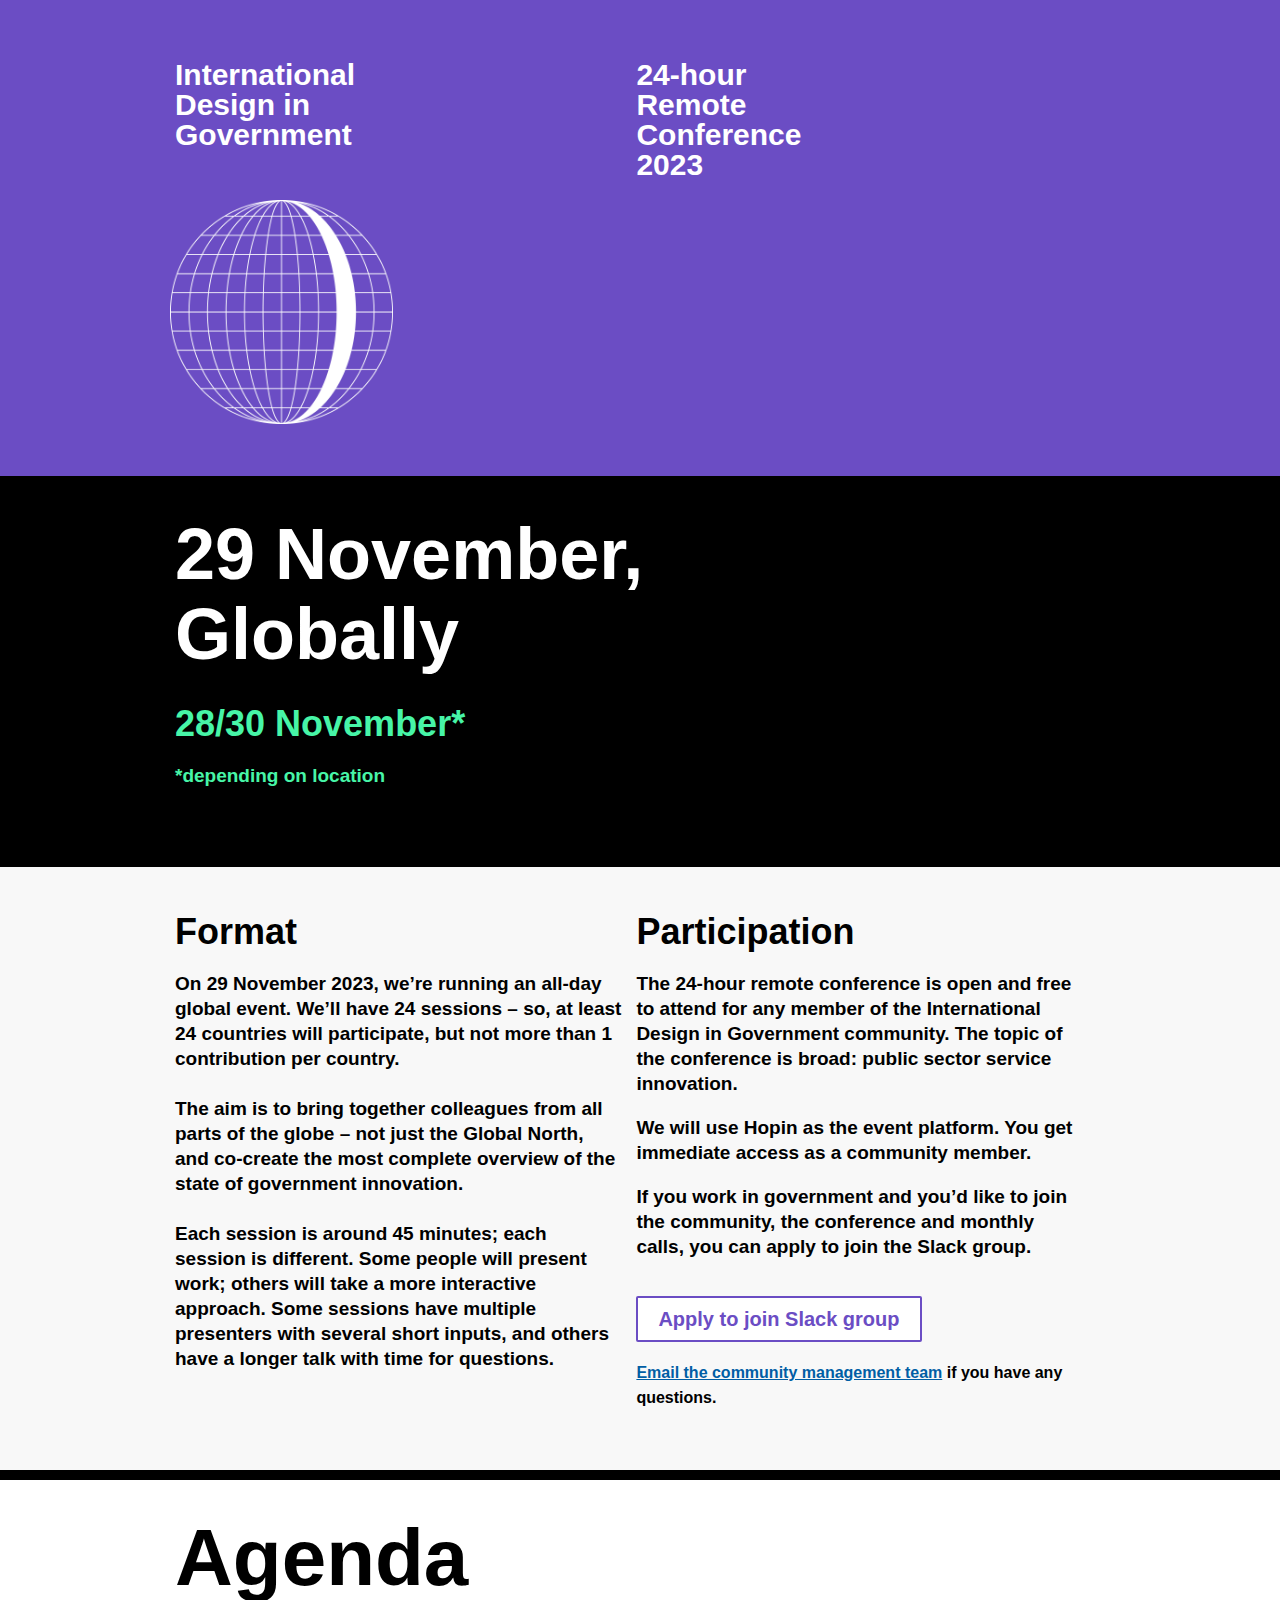
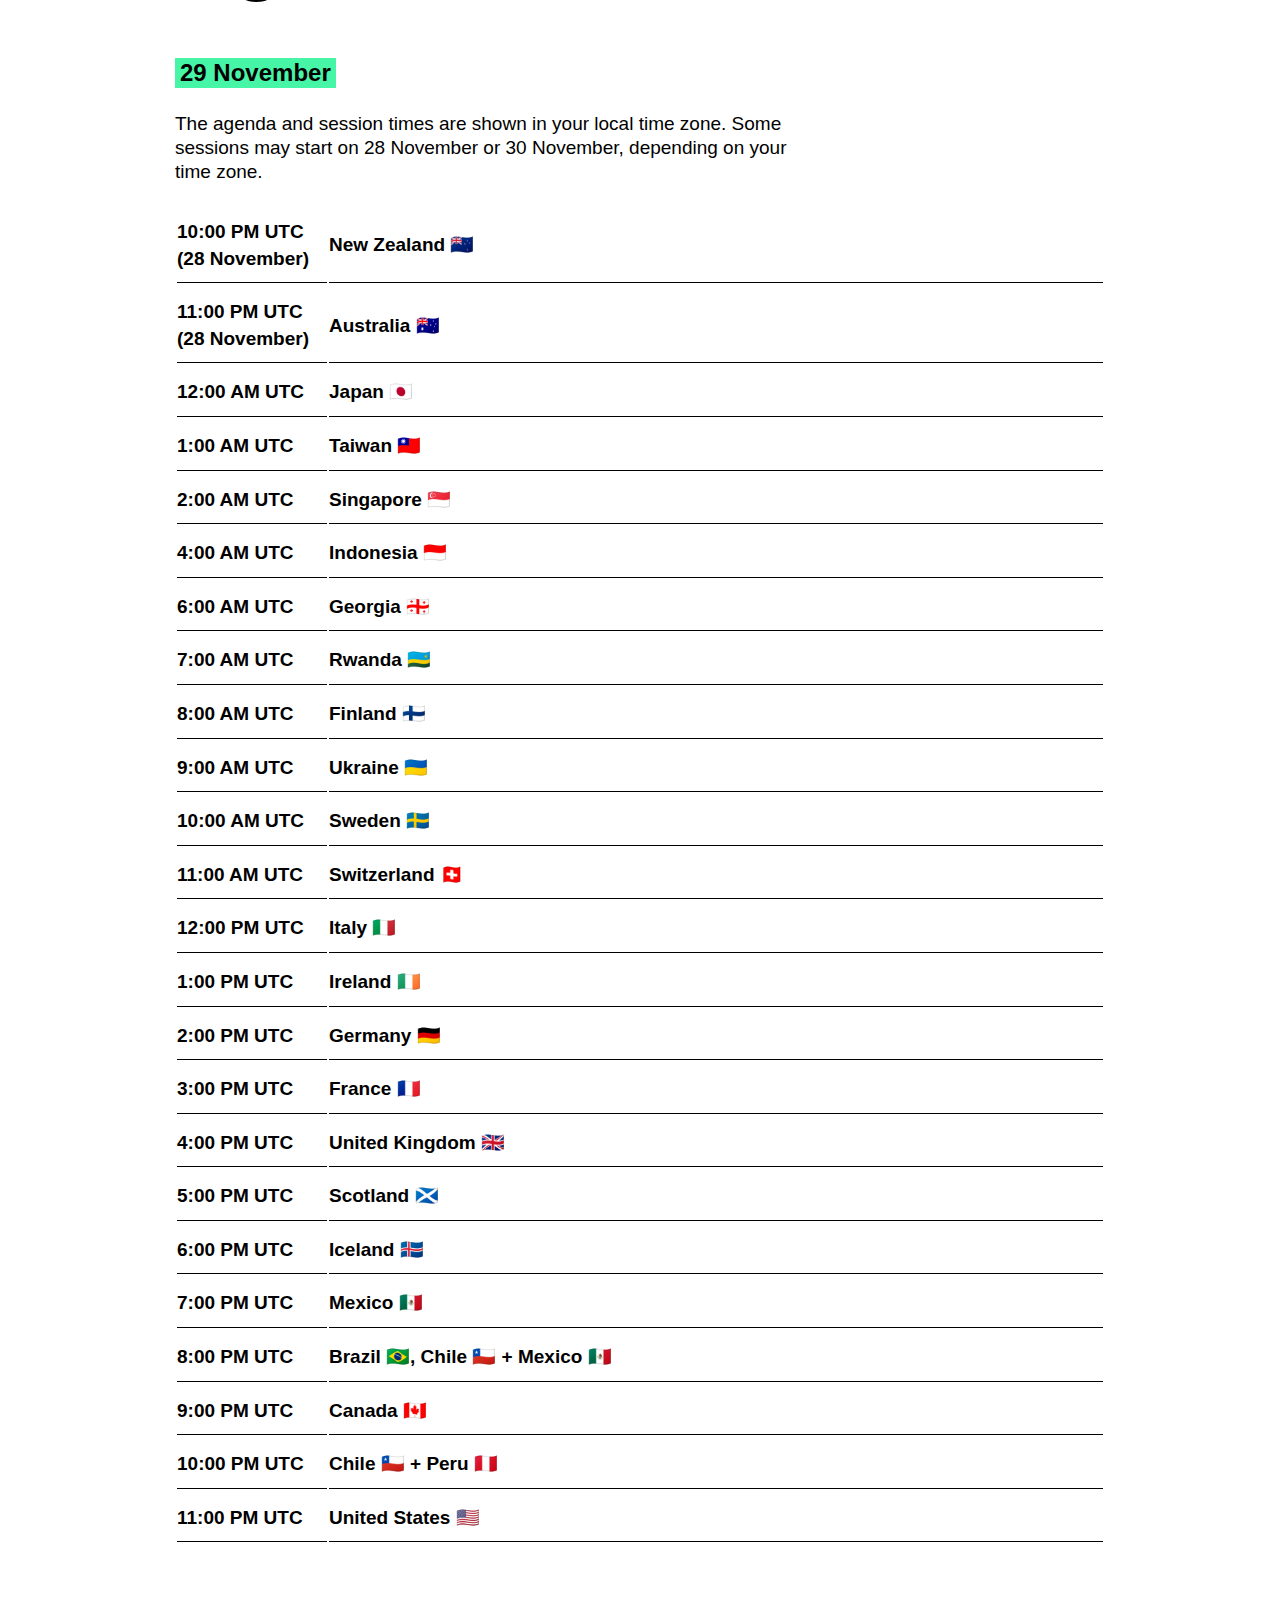
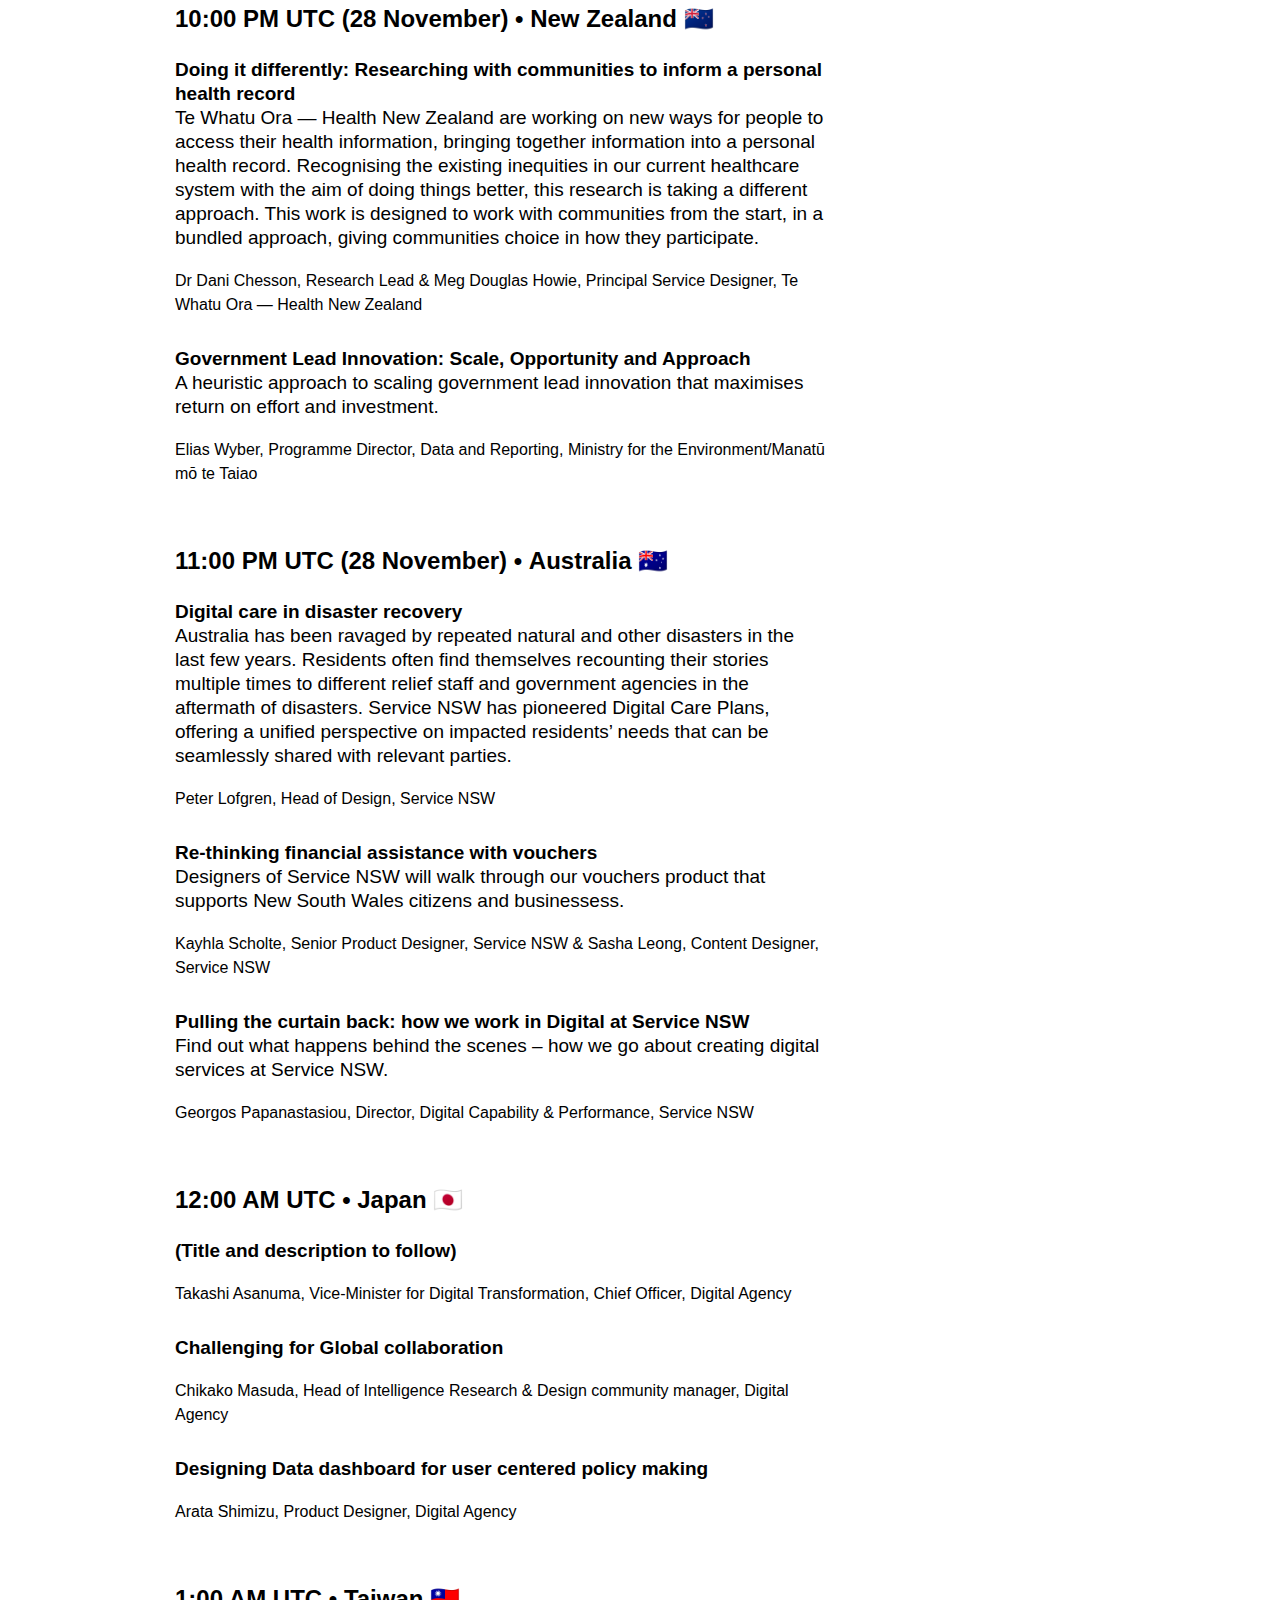
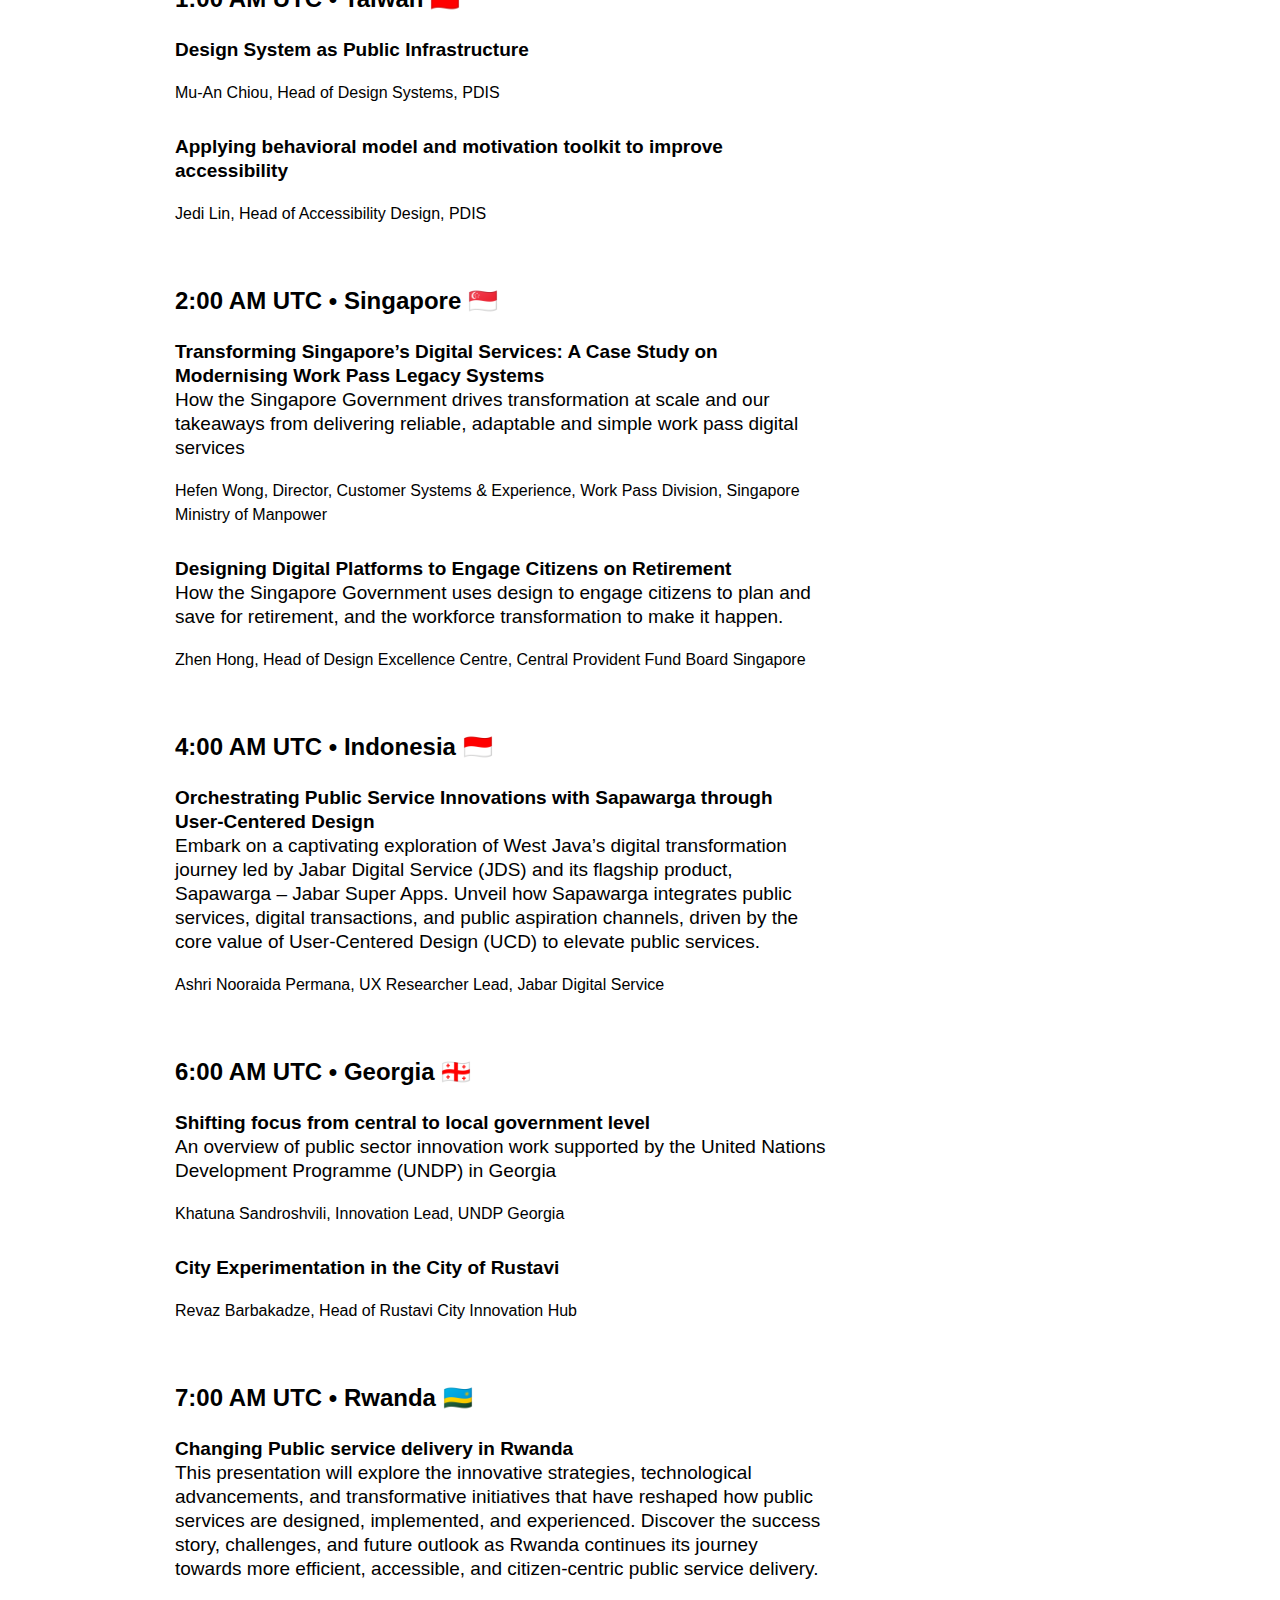
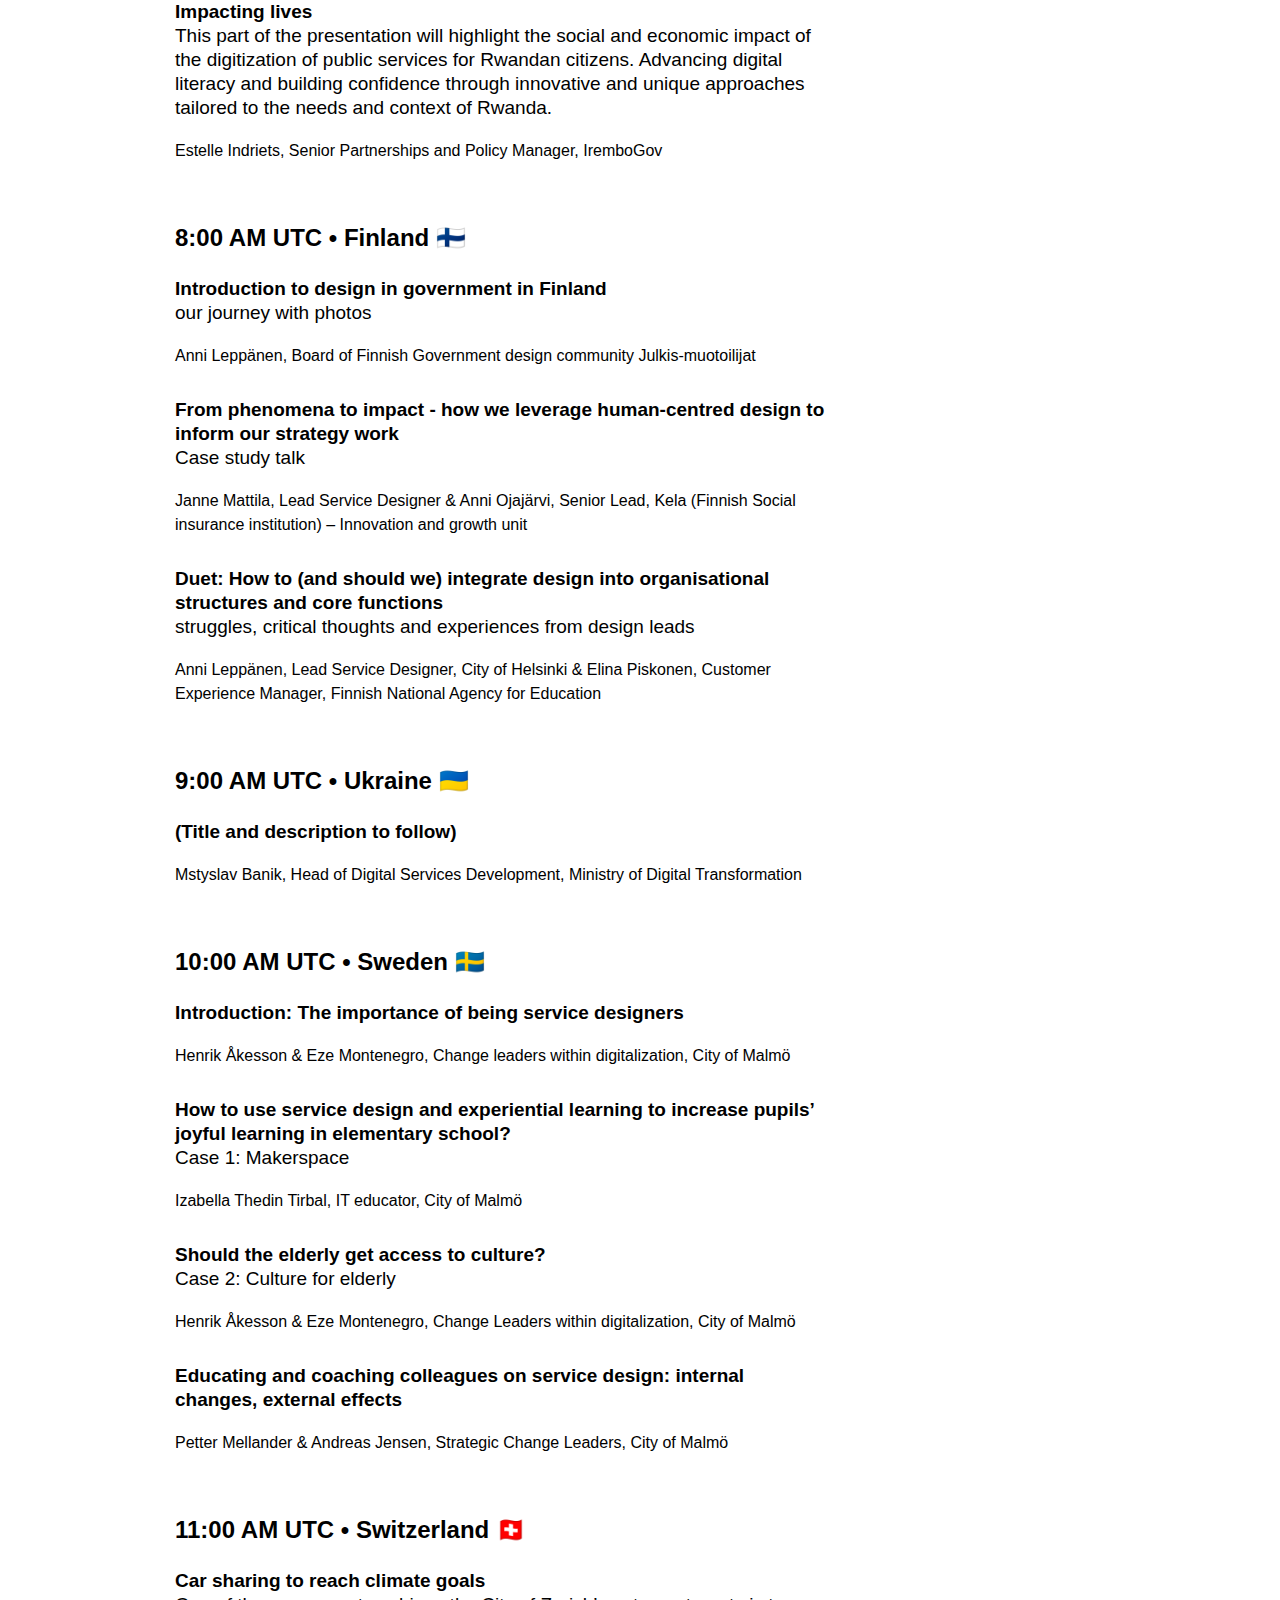
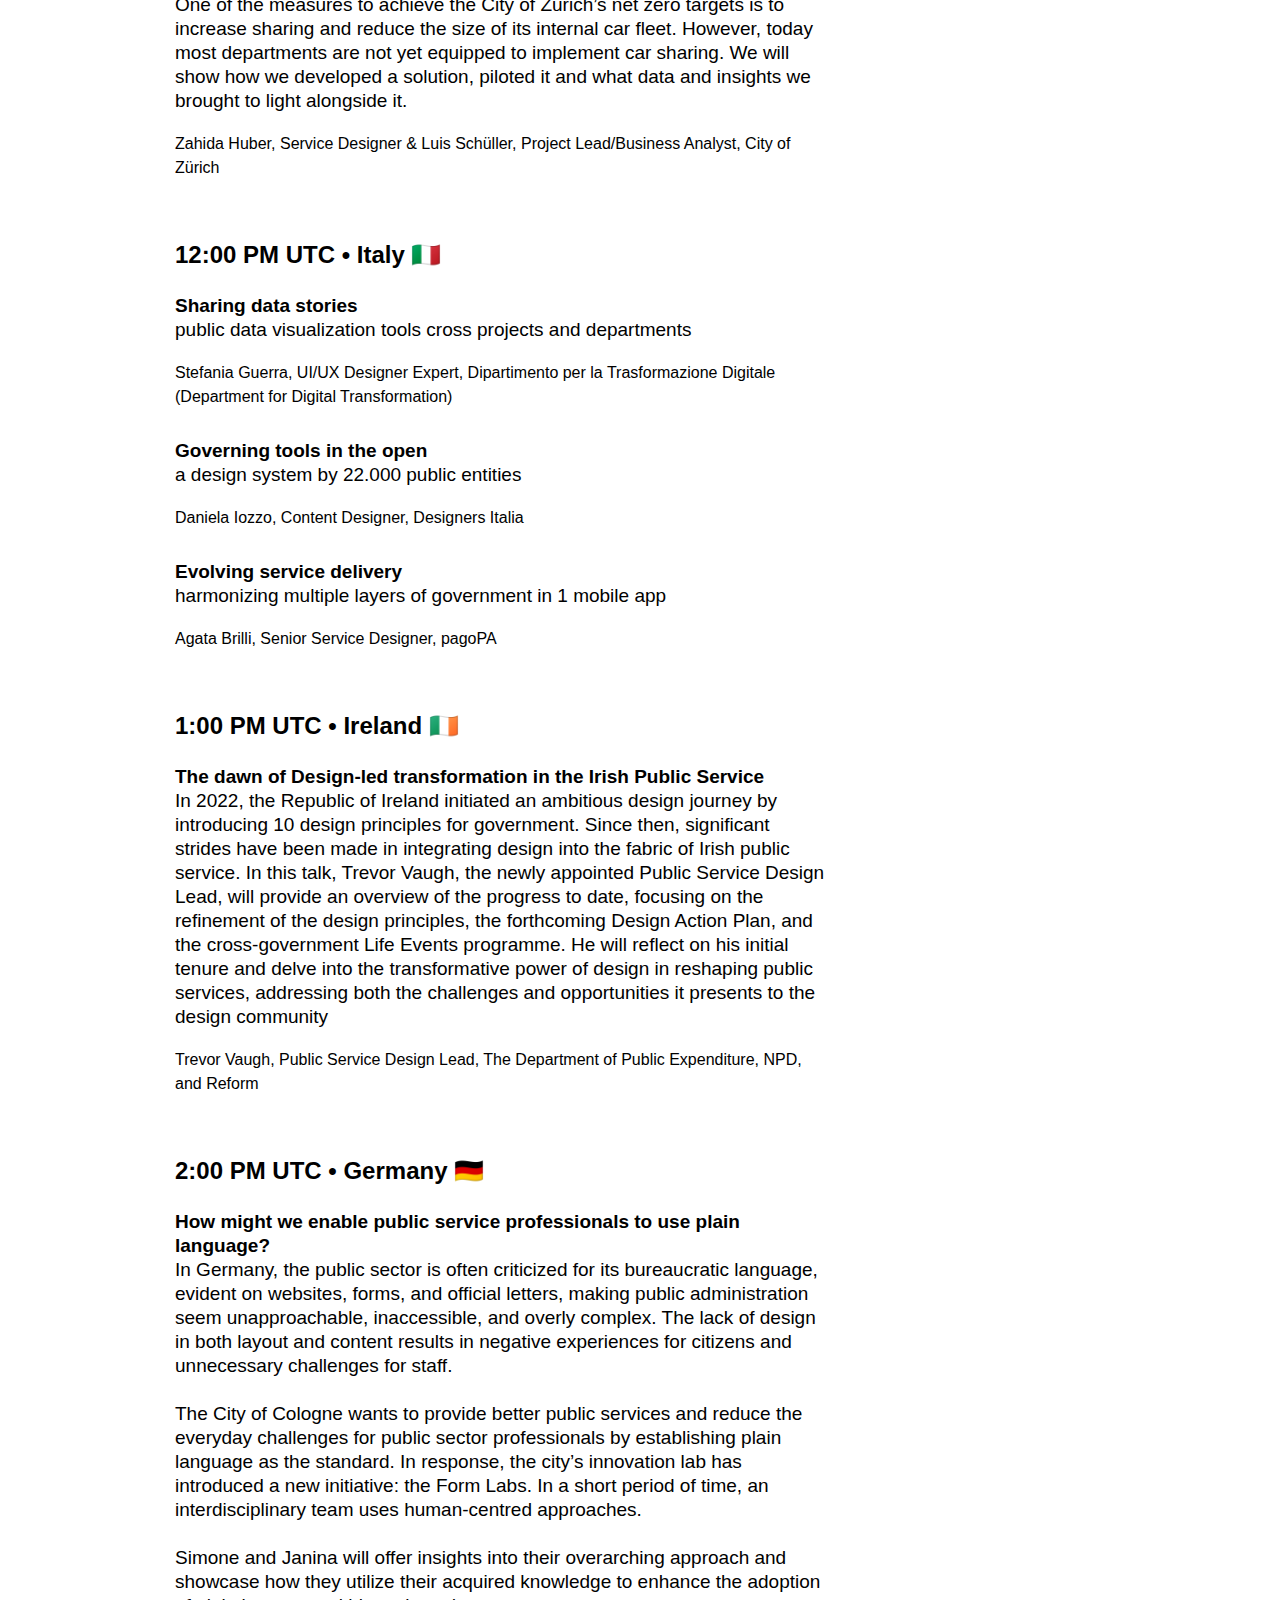
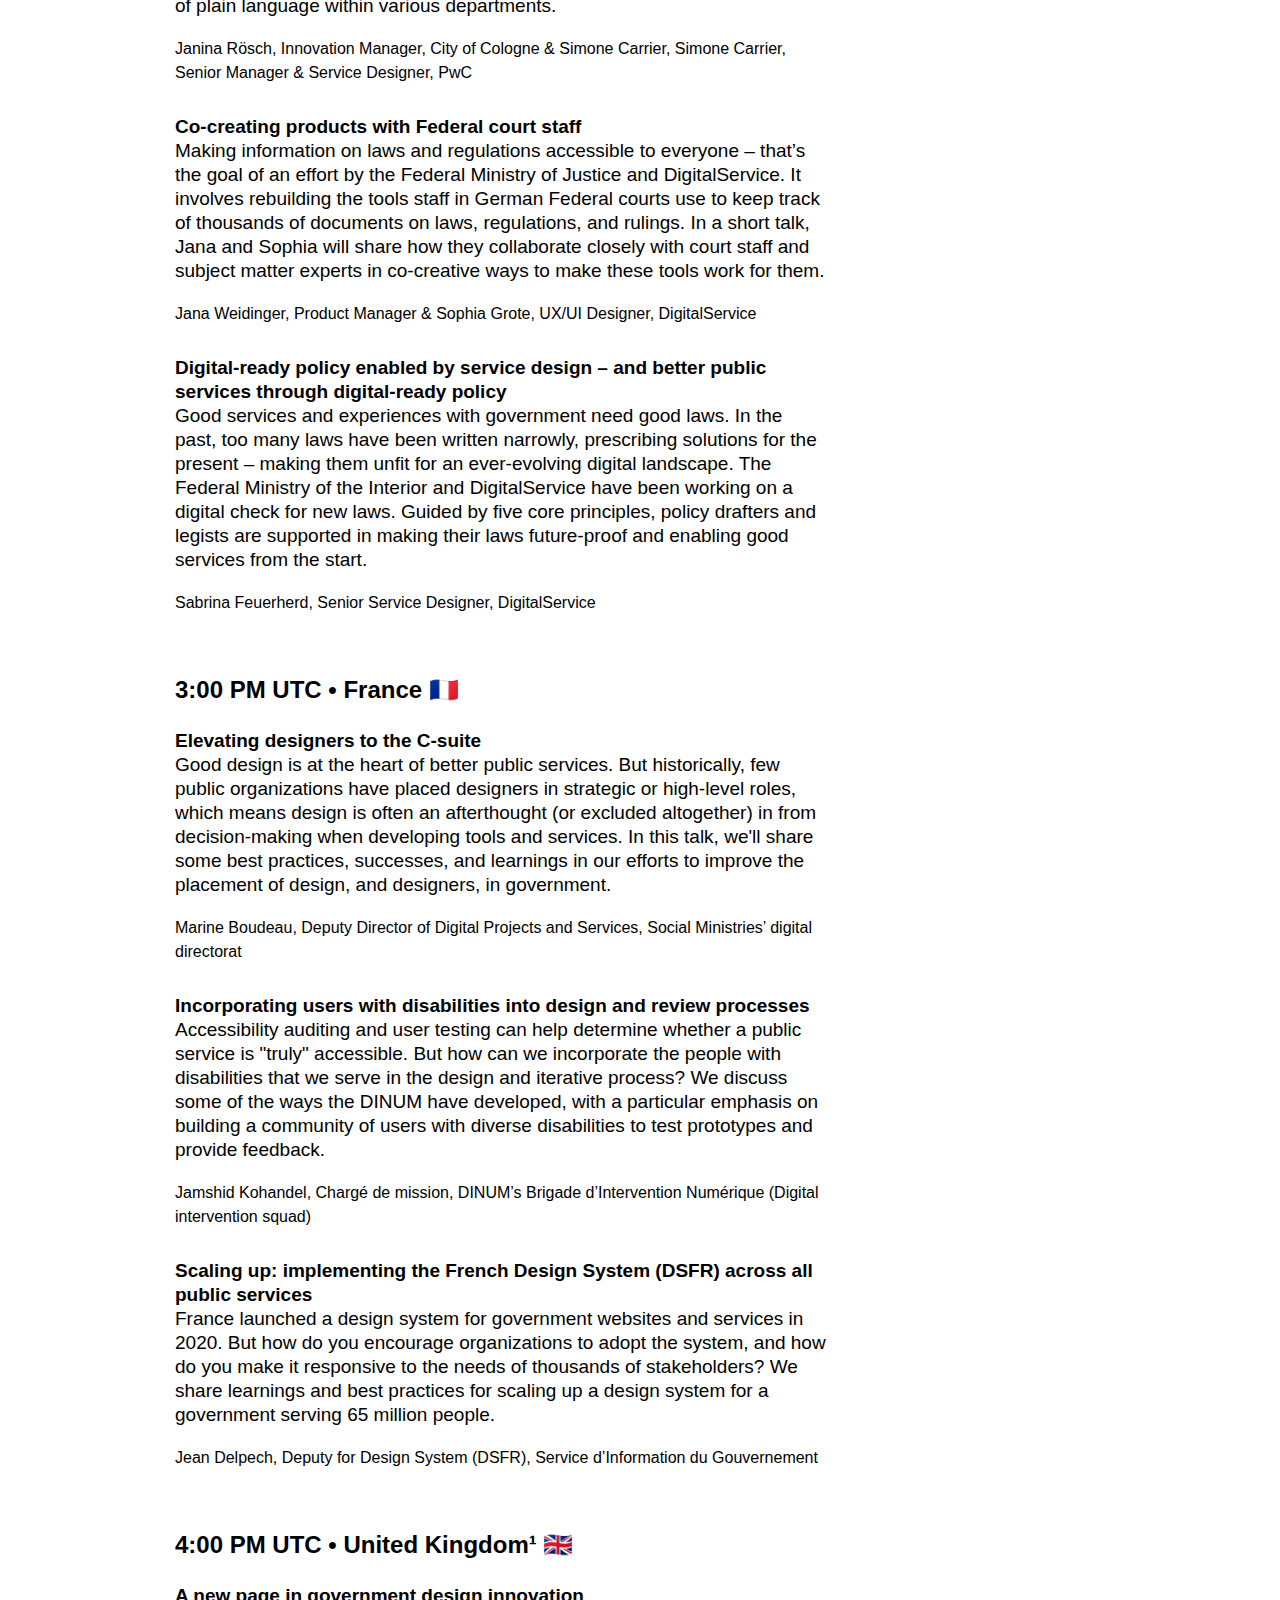
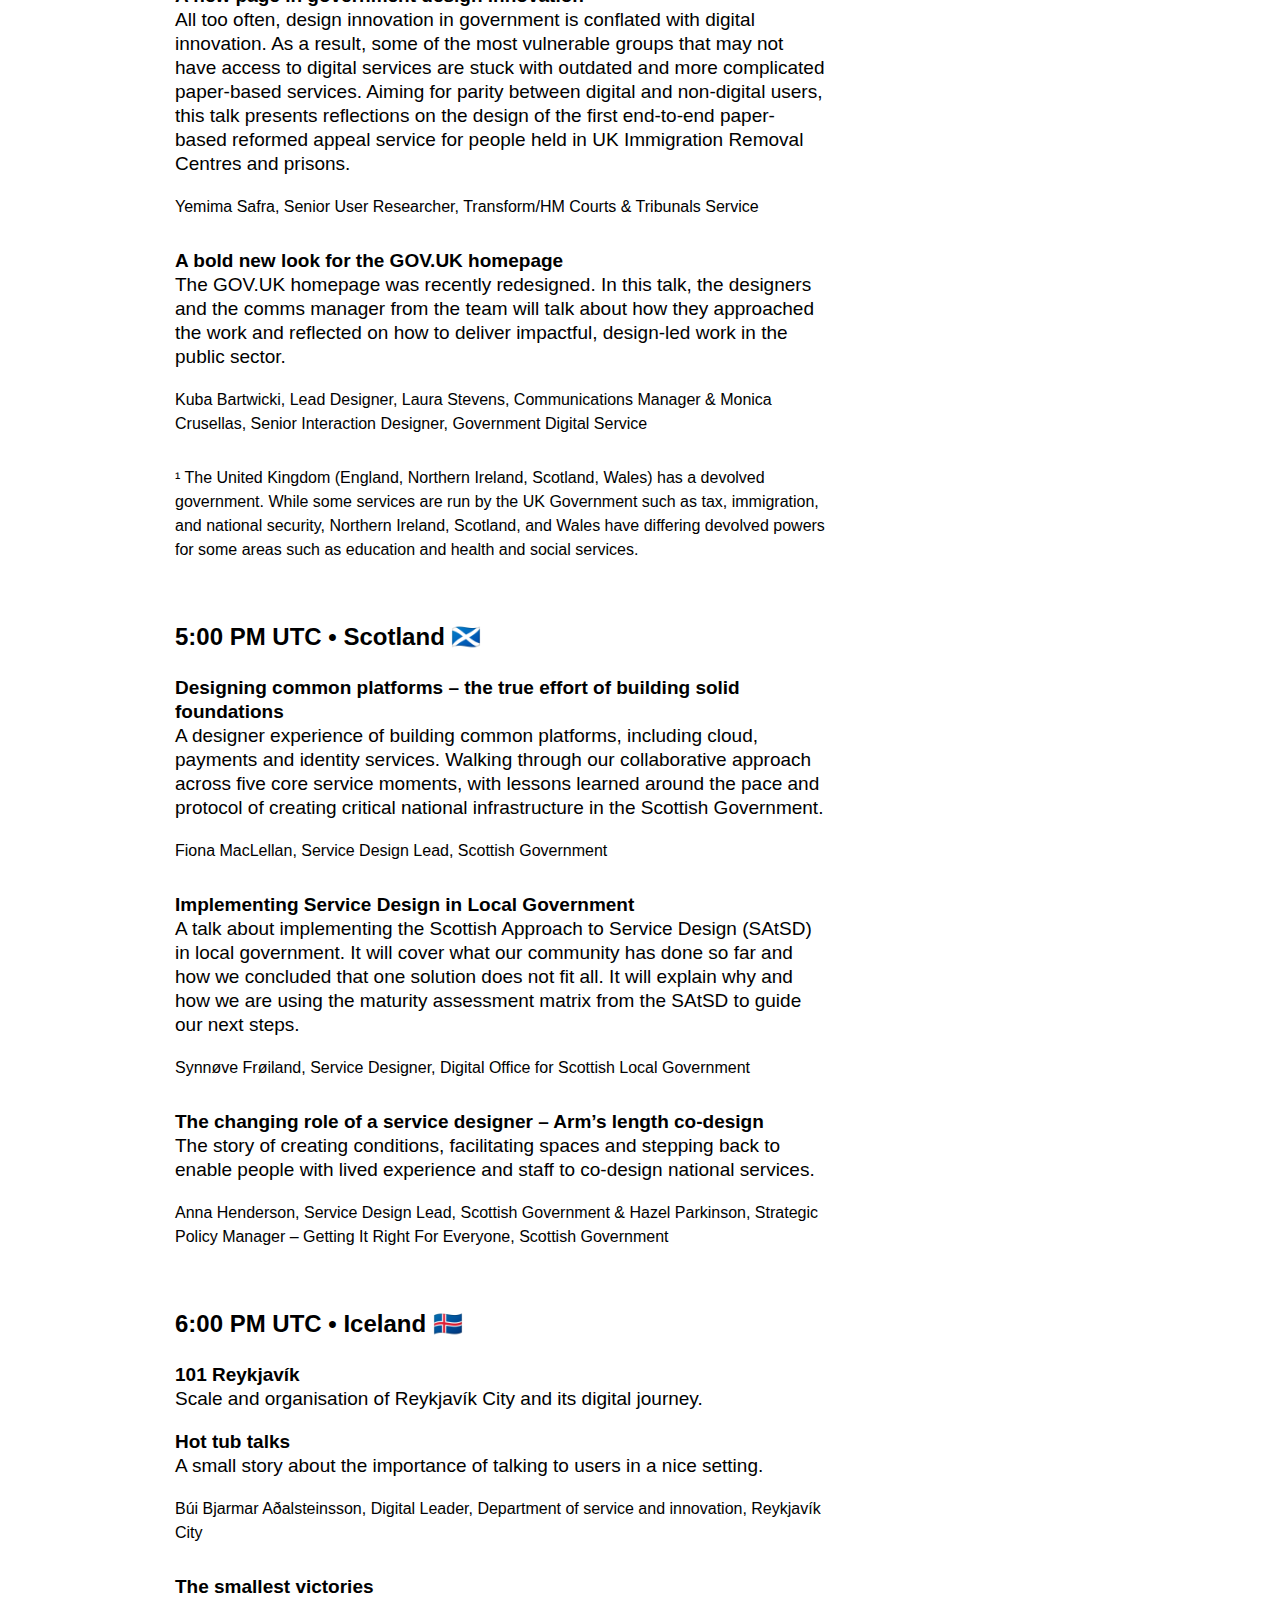
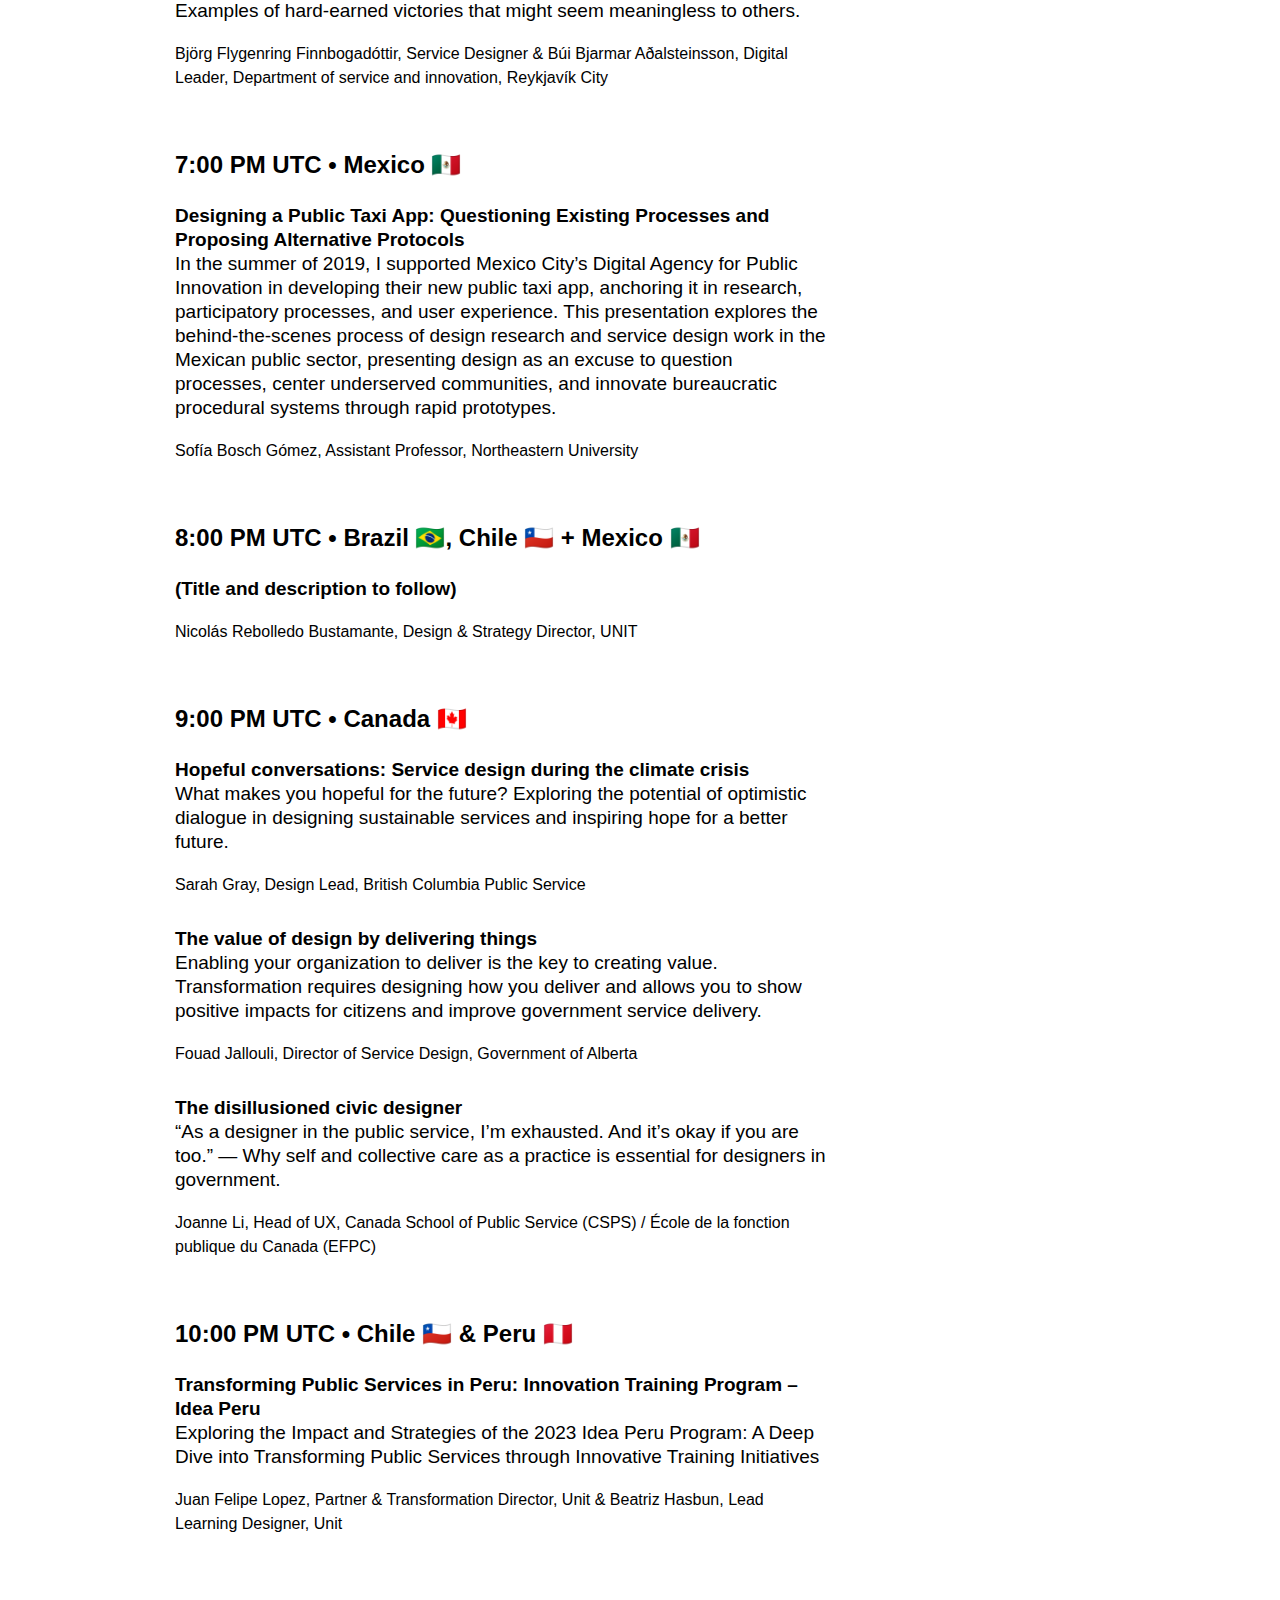
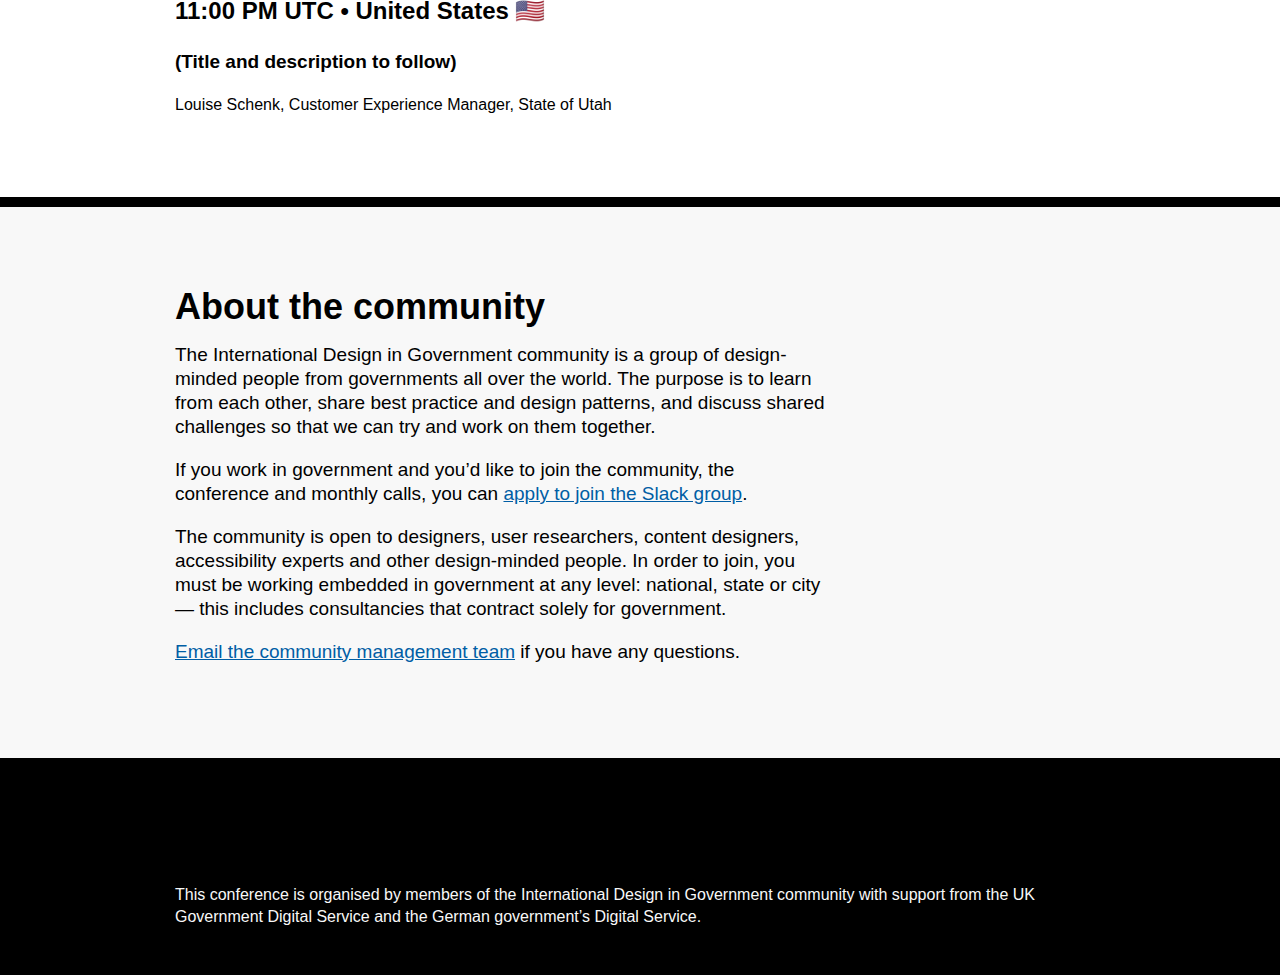
==== commit fbfe355d: "Update index.html" ====
--- a/24hours/index.html
+++ b/24hours/index.html
@@ -325,7 +325,7 @@
 
 				<h3 style="margin-top: 60px;"><time datetime="2023-11-29T22:00:00+00:00">UTC 22:00</time>&nbsp;•&nbsp;Chile 🇨🇱 & Peru 🇵🇪</h3>
 
-						<p><span class="font-bold">(Title and description to follow)</span></p> <p class="small-type-2">Juan Felipe Lopez, Transformation Director, Unit & Beatriz Hasbun, Lead Learning Designer, Unit</p>
+						<p><span class="font-bold">Transforming Public Services in Peru: Innovation Training Program – Idea Peru</span><br>Exploring the Impact and Strategies of the 2023 Idea Peru Program: A Deep Dive into Transforming Public Services through Innovative Training Initiatives</p> <p class="small-type-2">Juan Felipe Lopez, Partner & Transformation Director, Unit & Beatriz Hasbun, Lead Learning Designer, Unit</p>
 
 				<h3 style="margin-top: 60px;"><time datetime="2023-11-29T23:00:00+00:00">UTC 23:00</time>&nbsp;•&nbsp;United States 🇺🇸</h3>
 
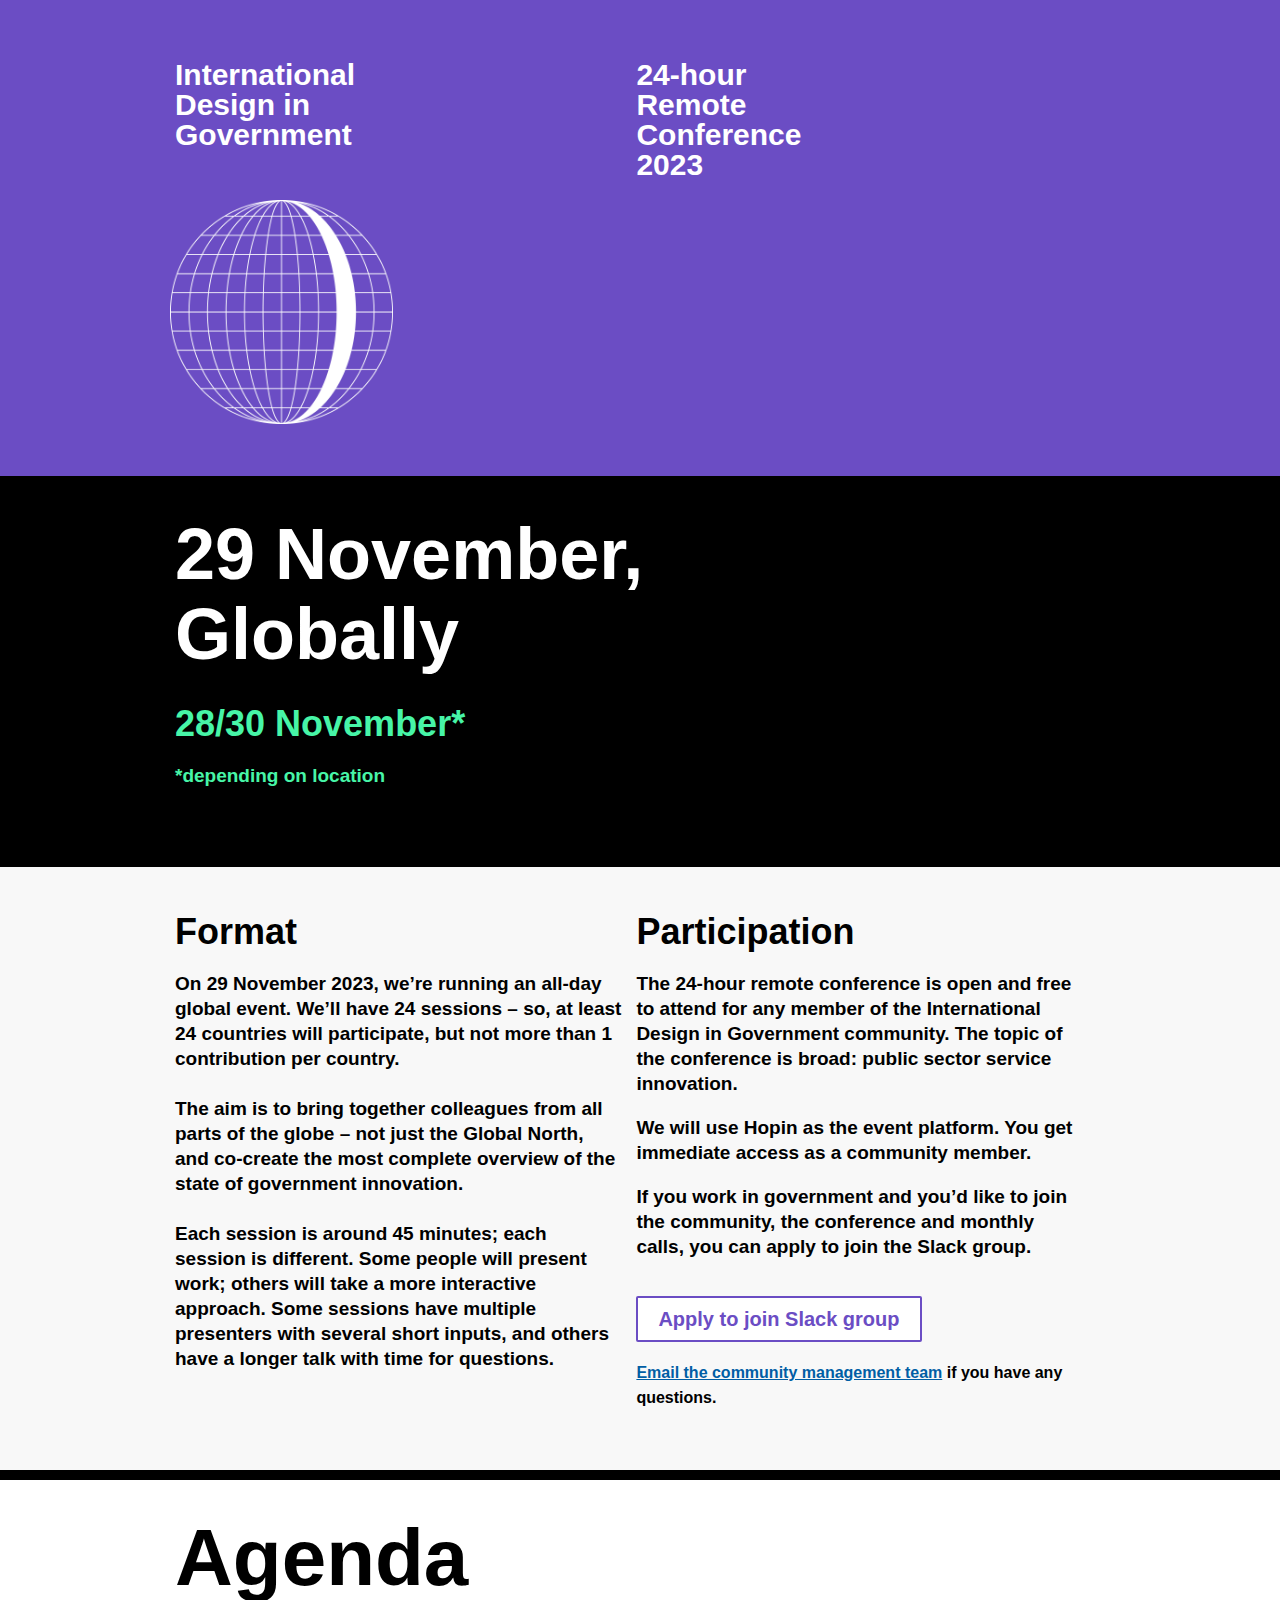
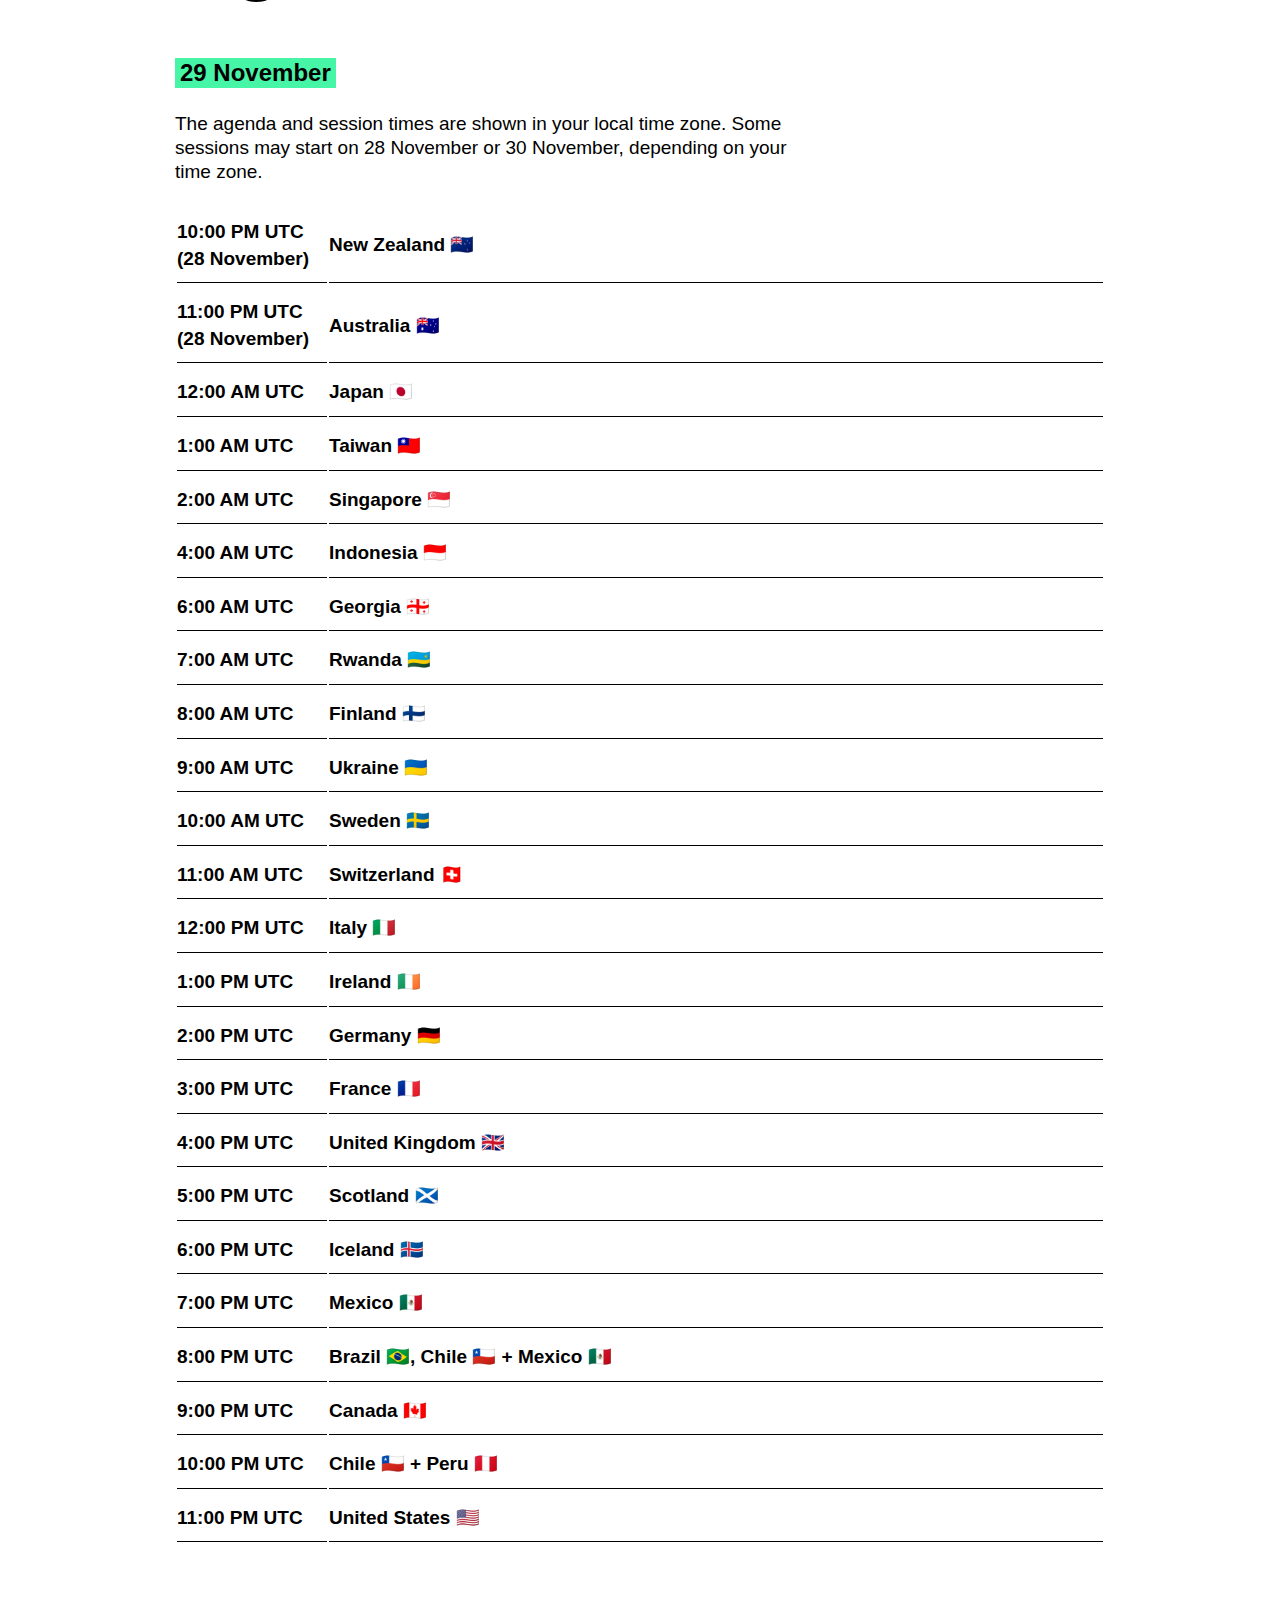
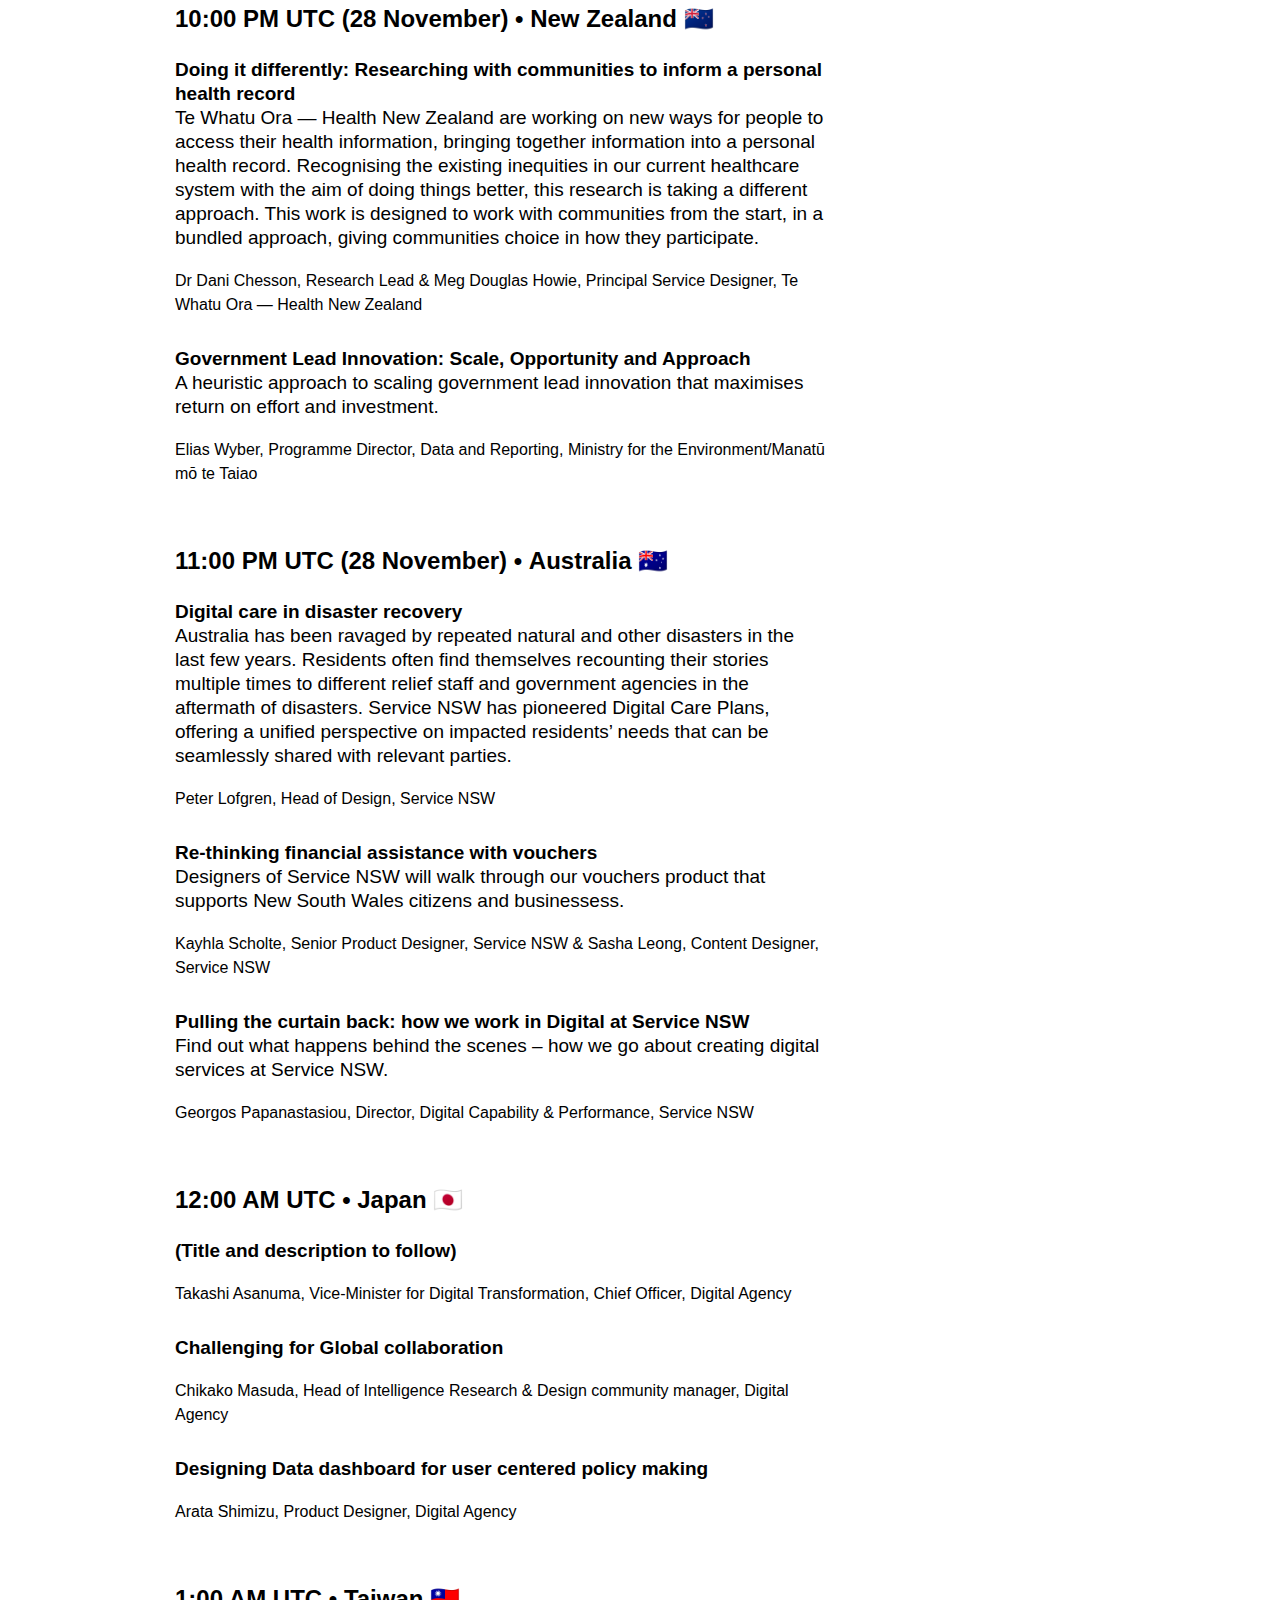
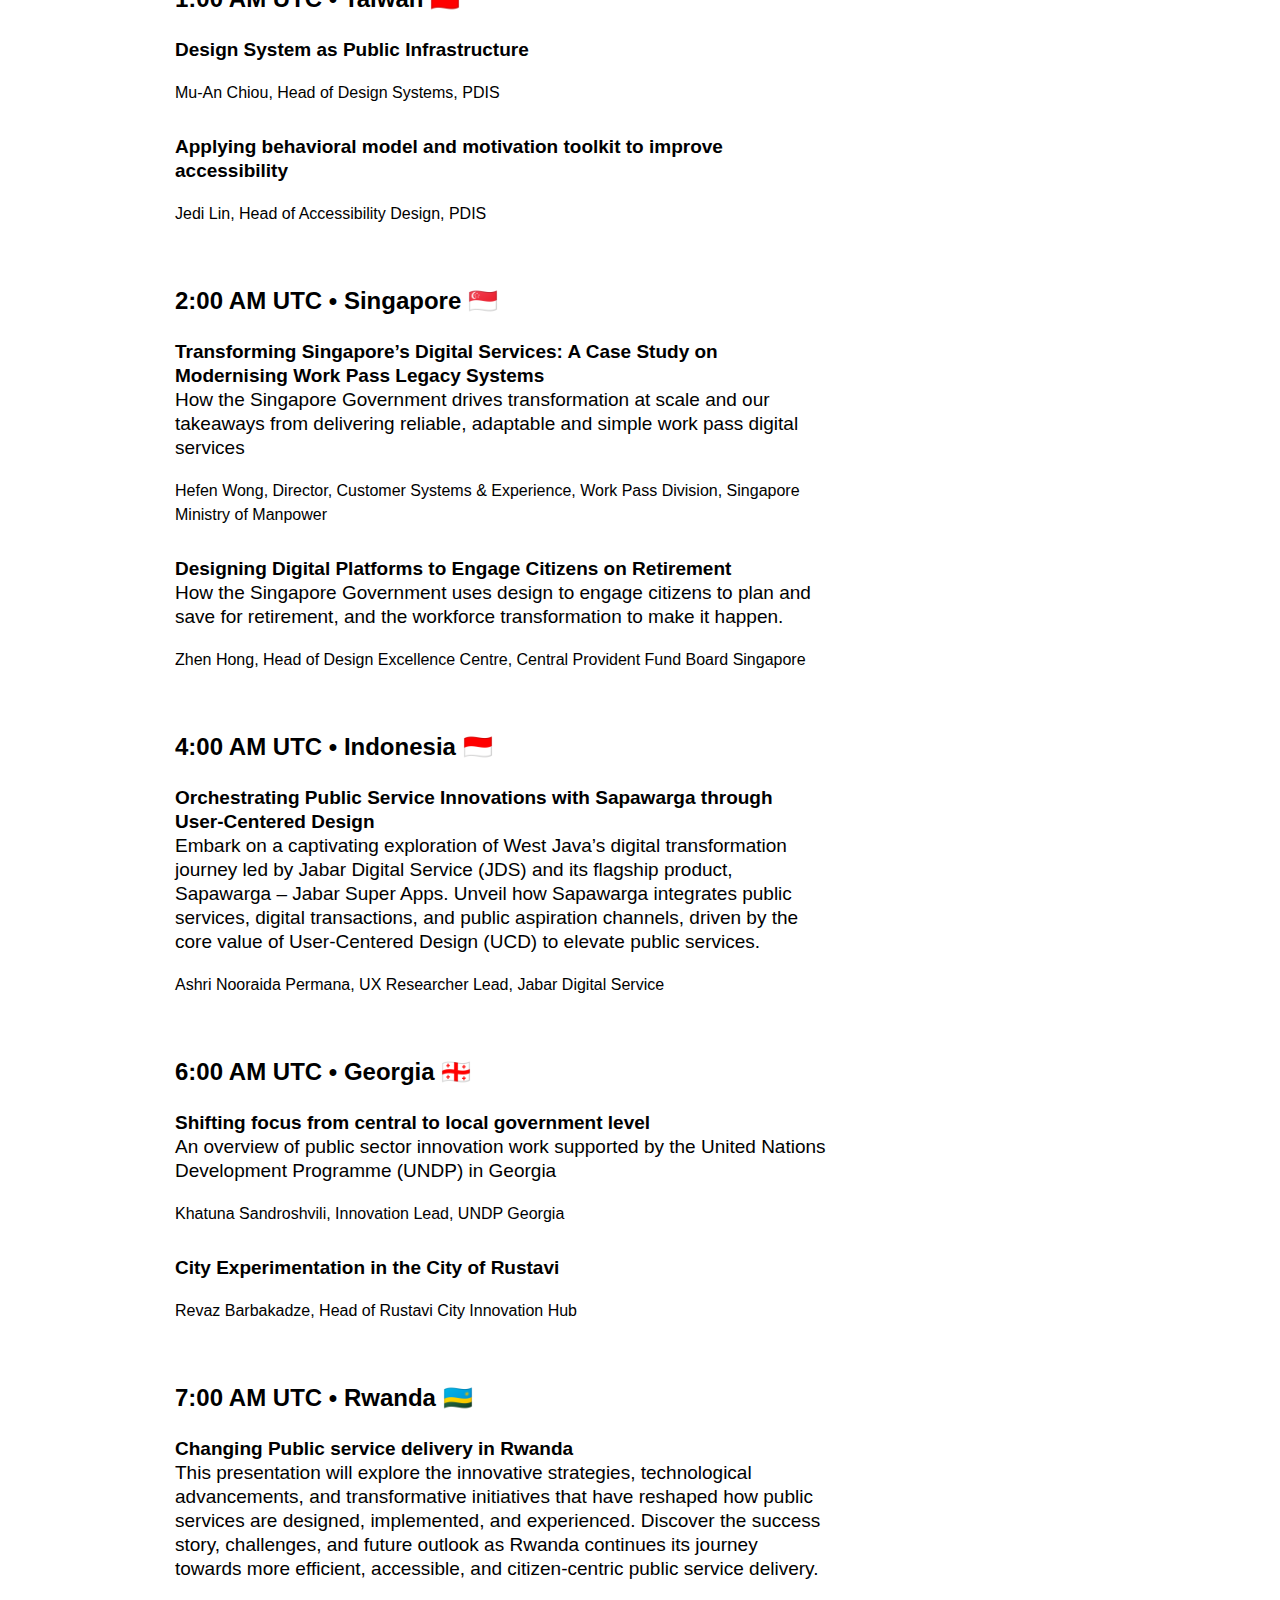
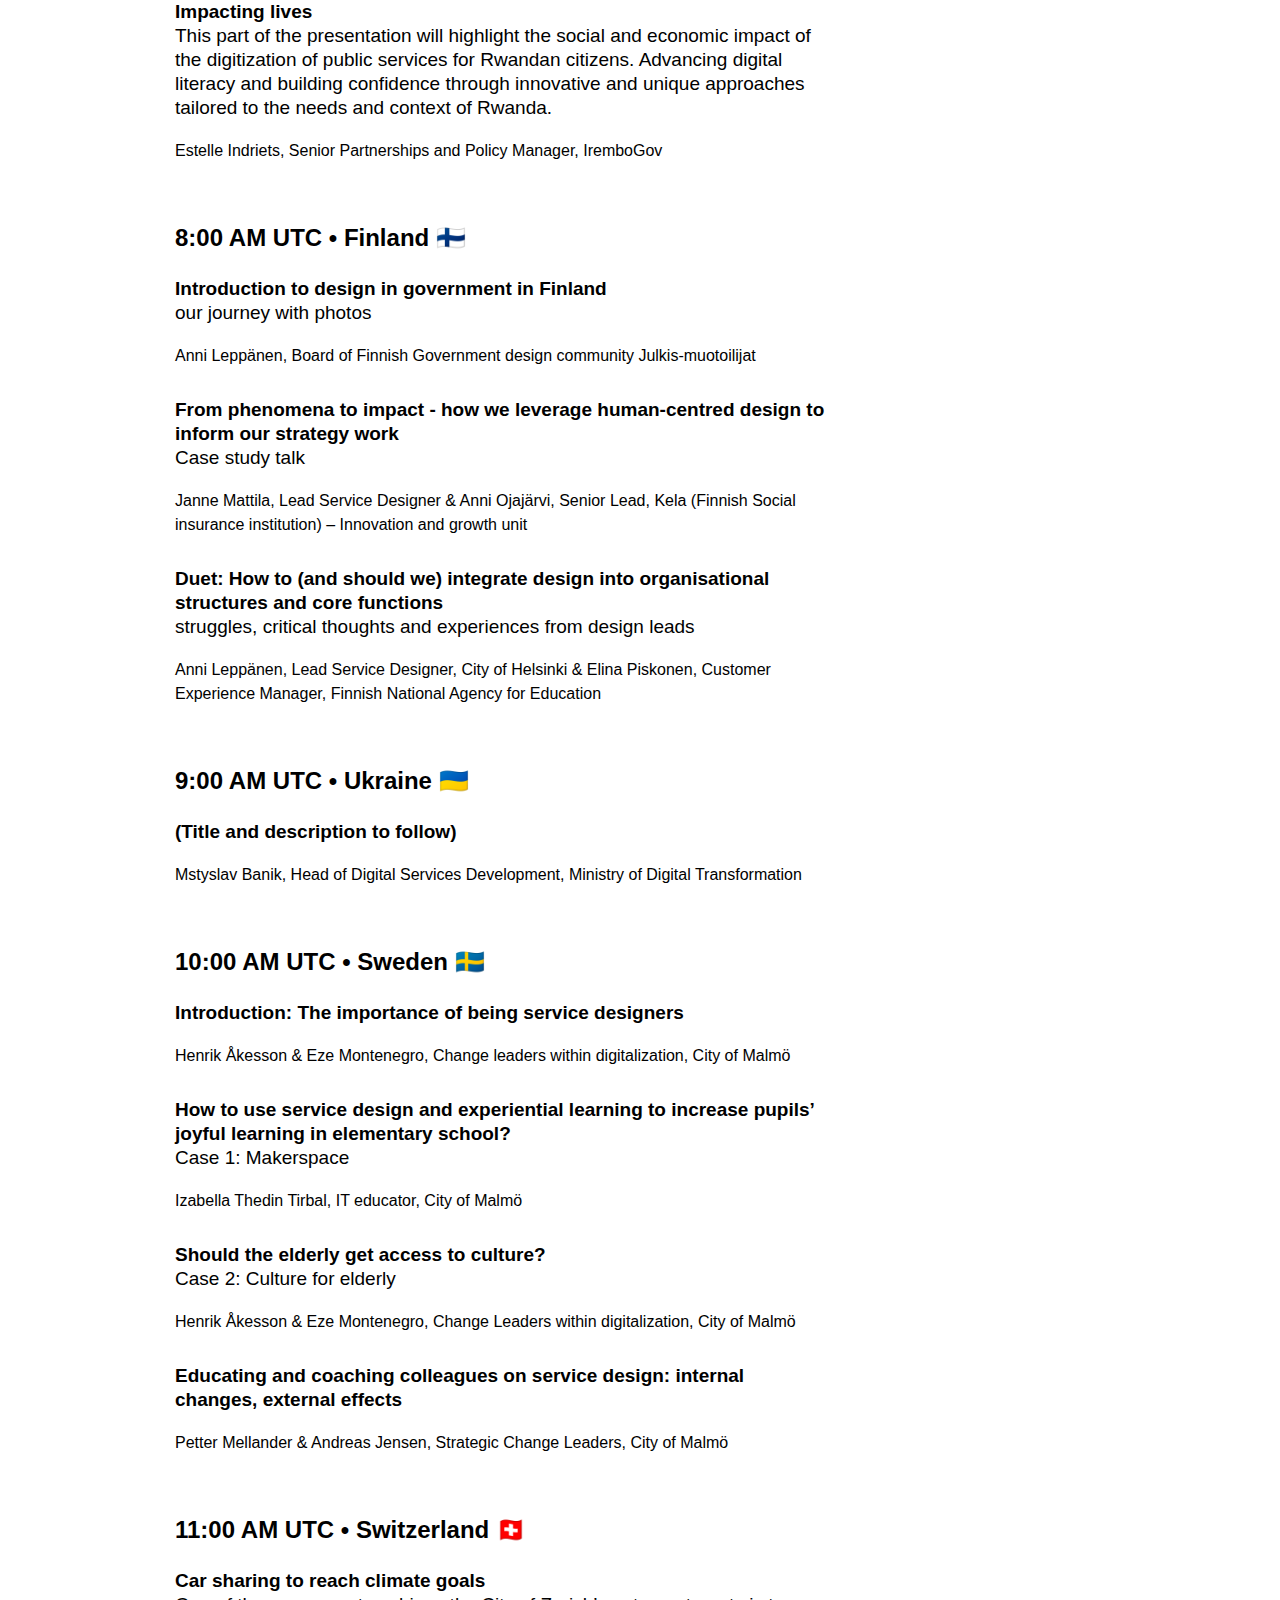
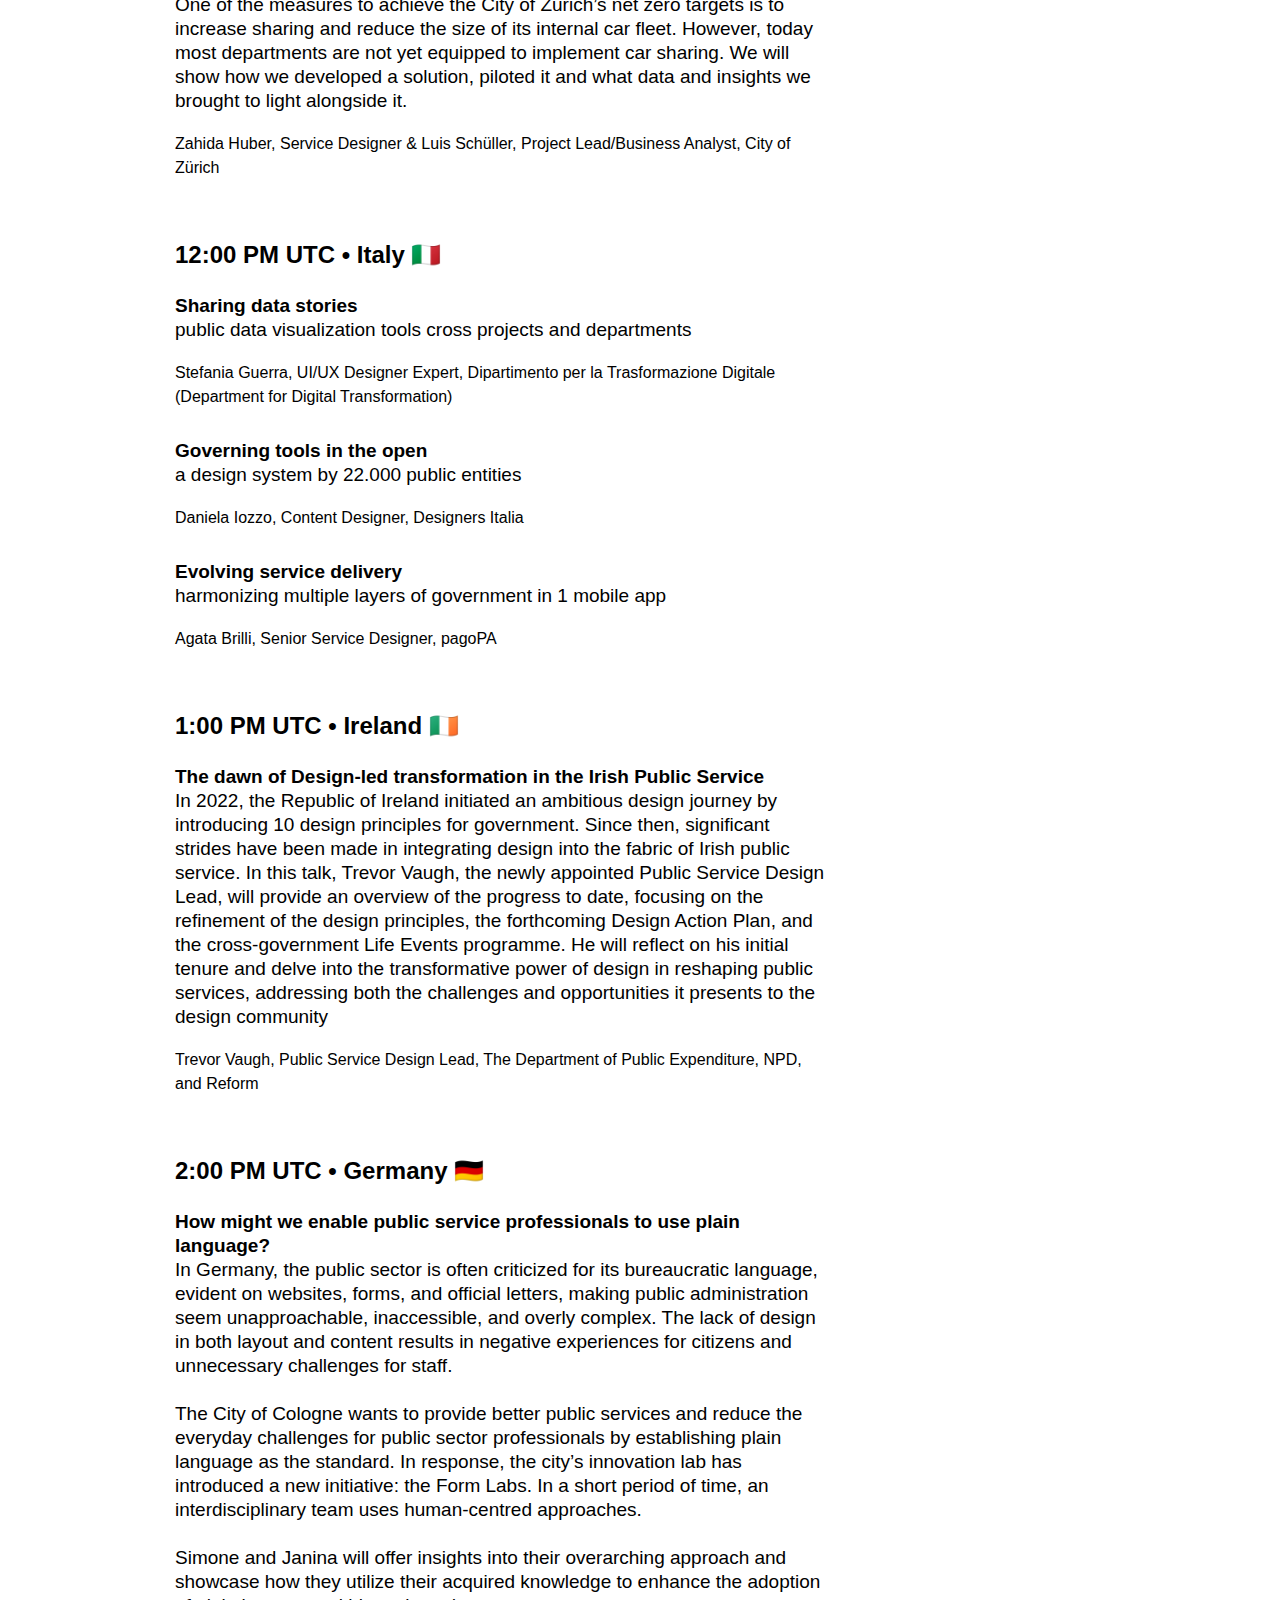
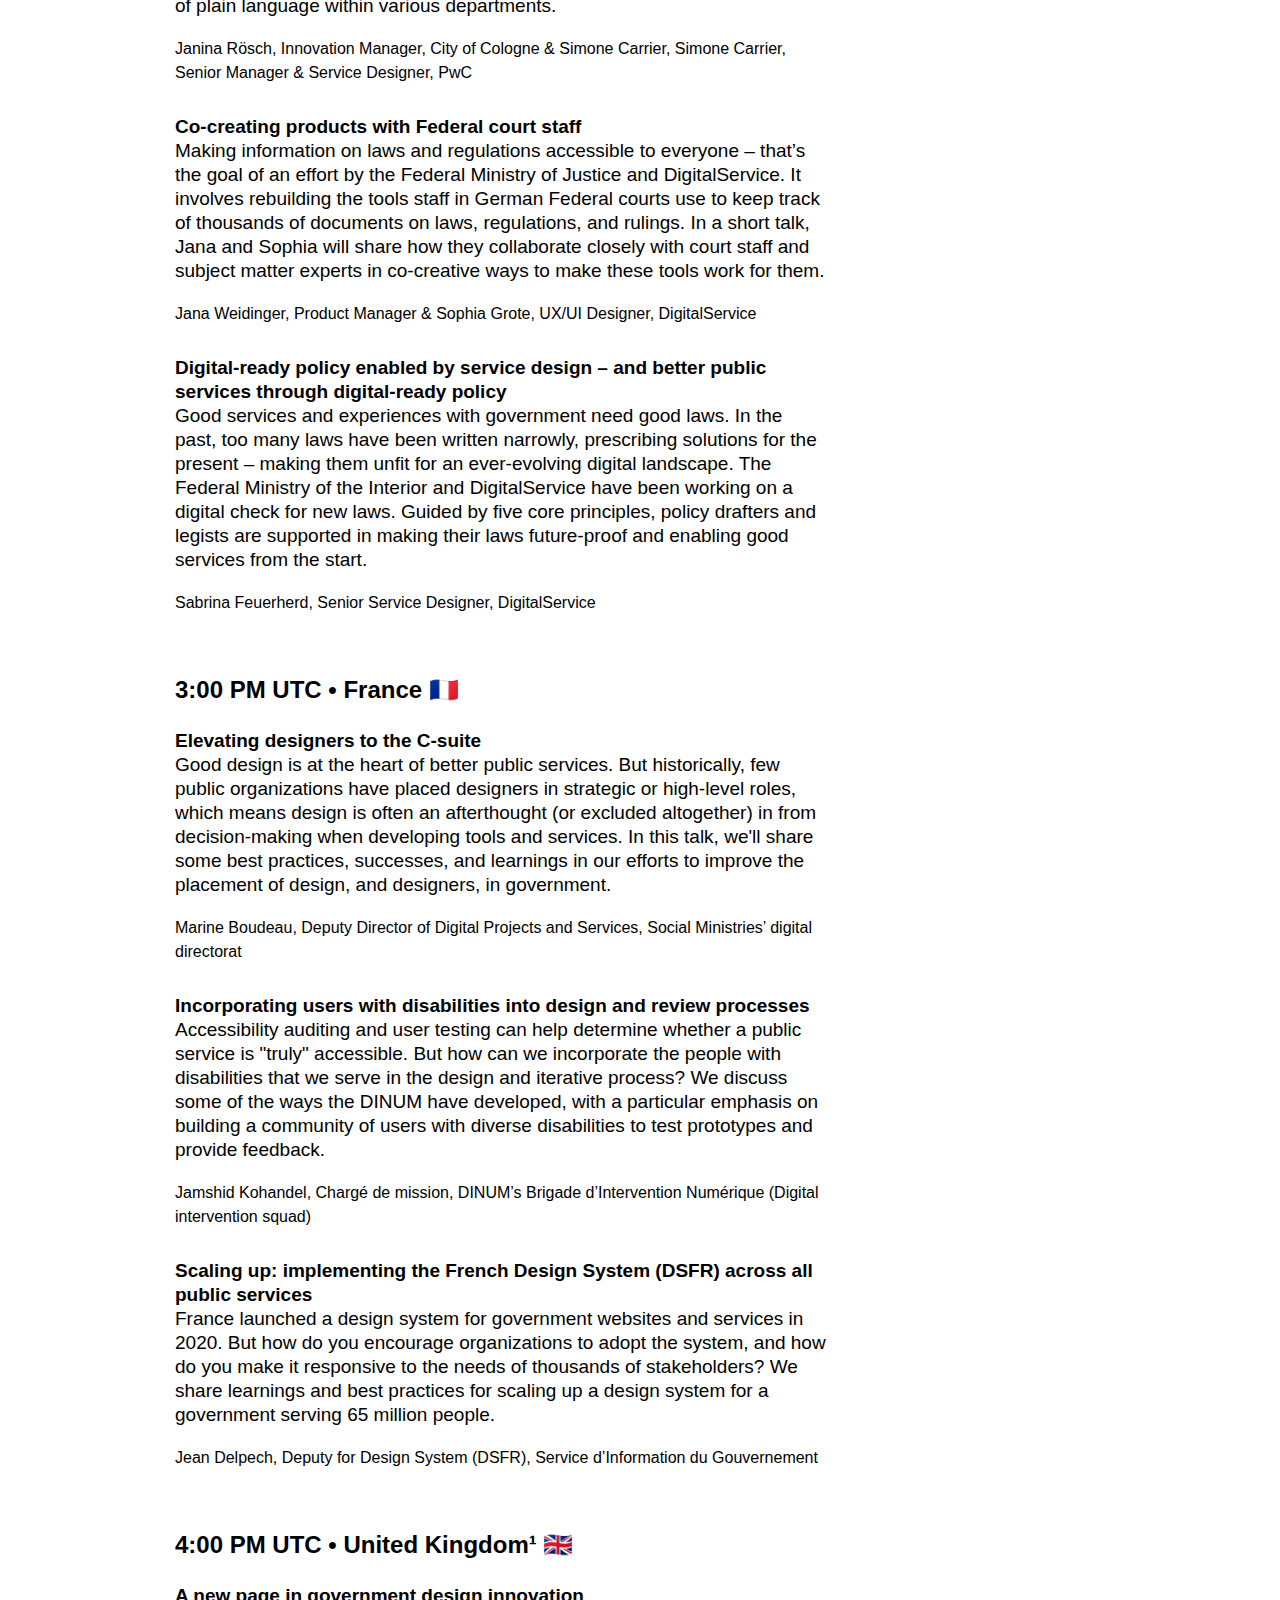
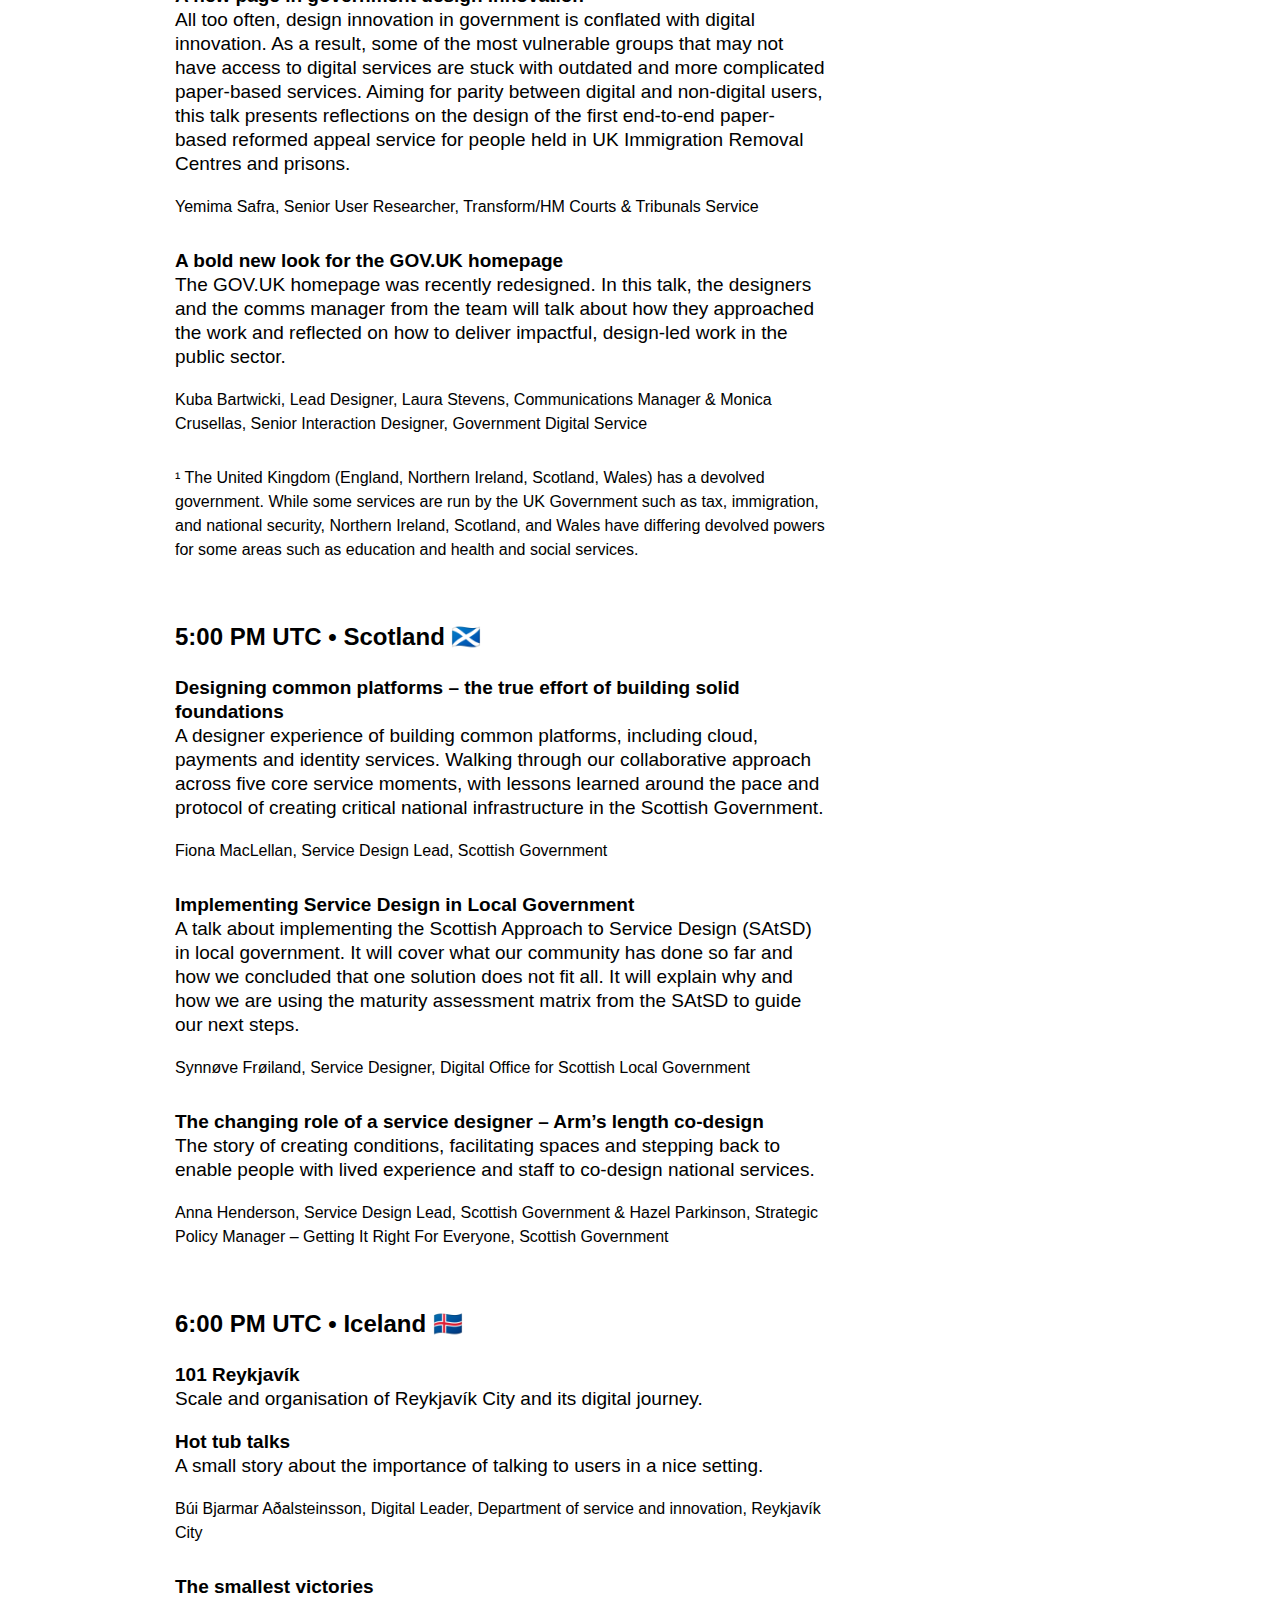
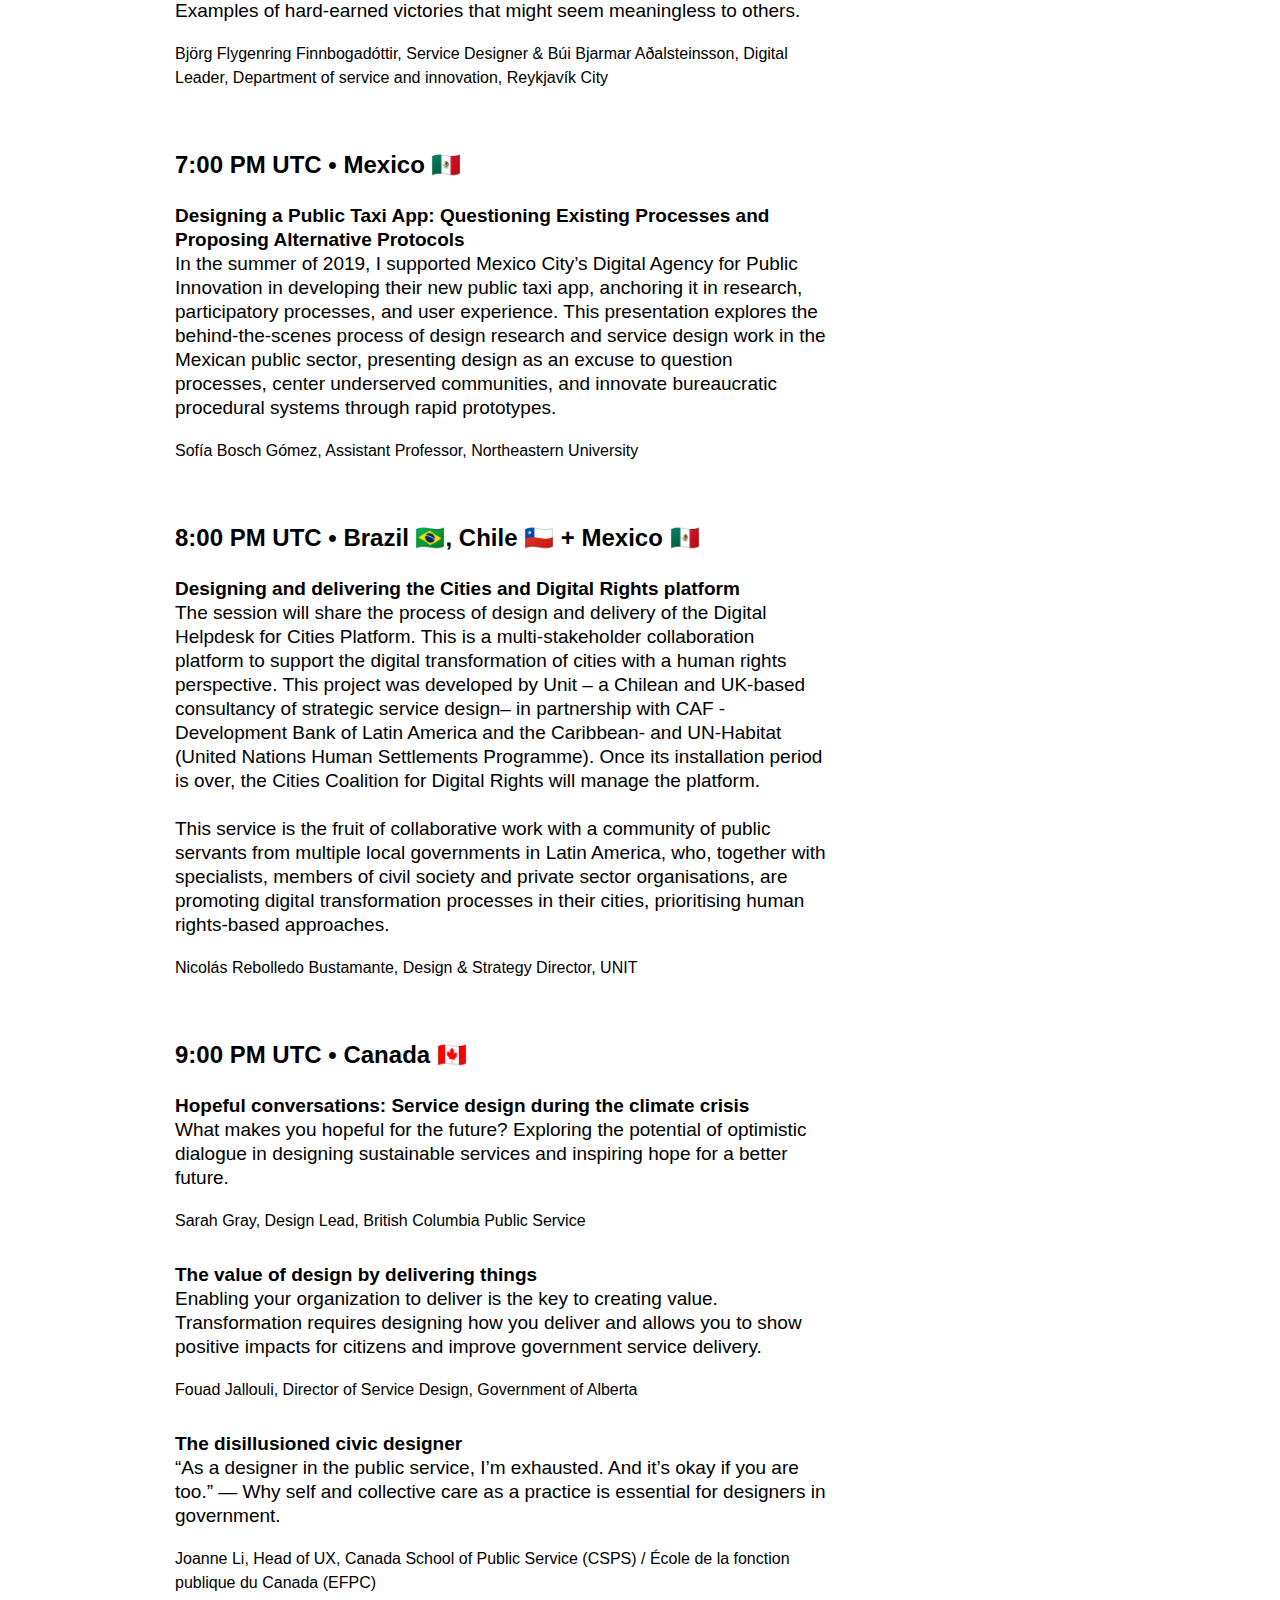
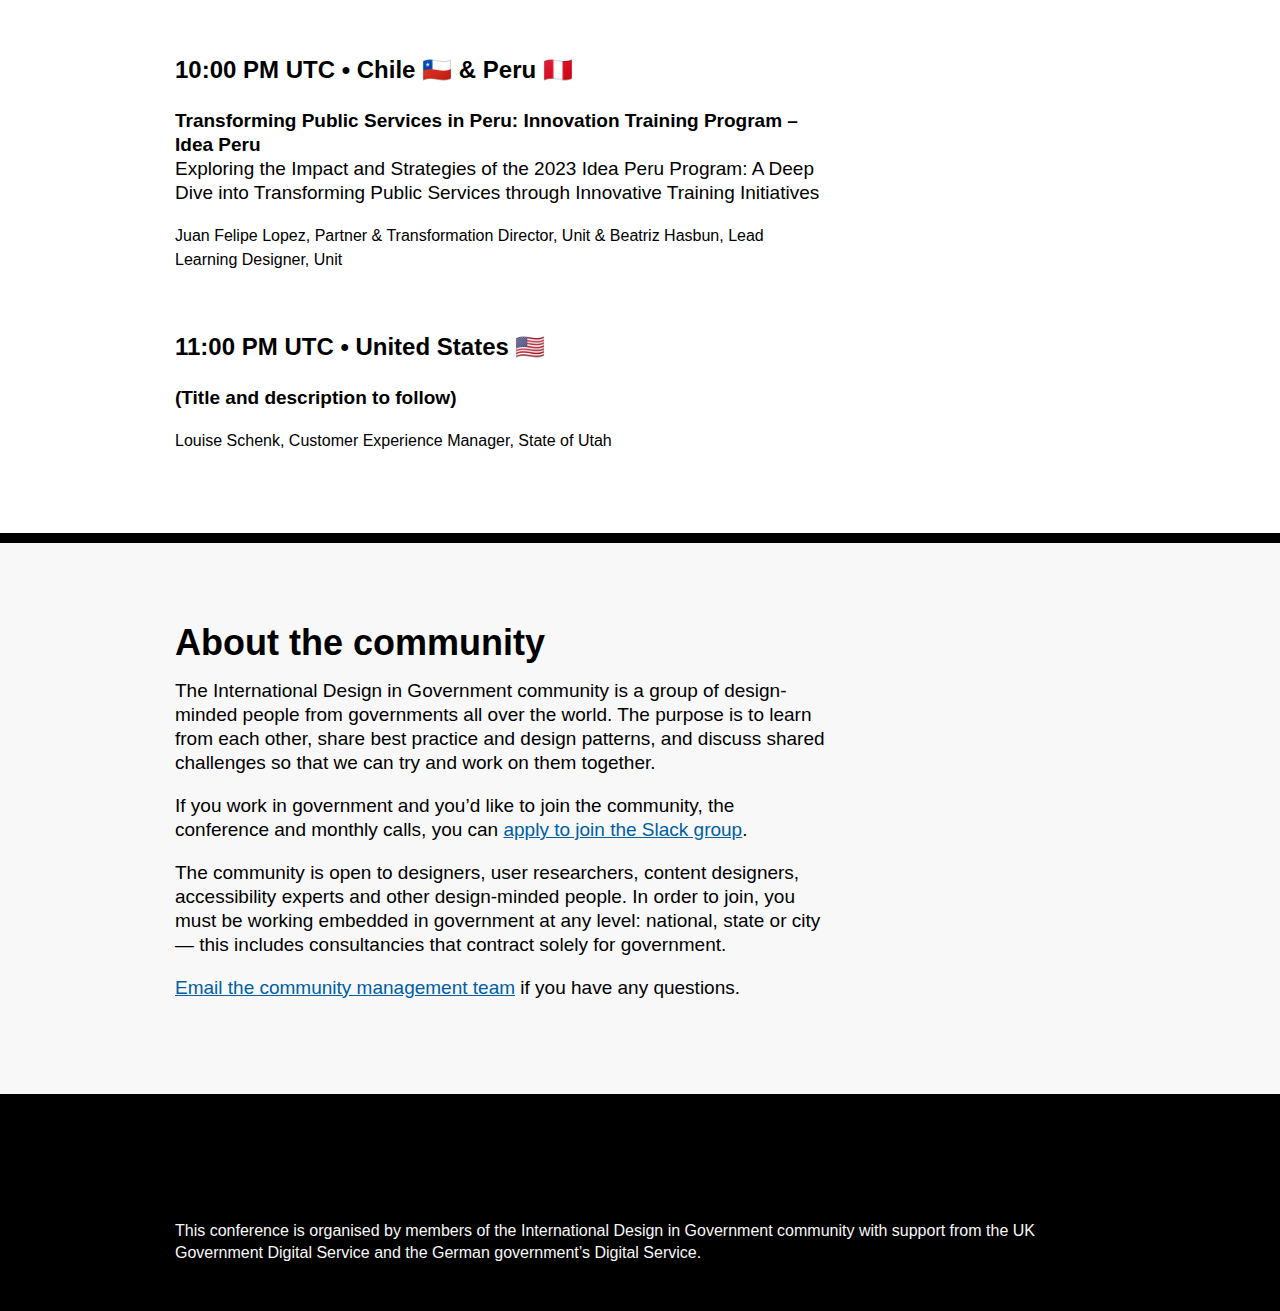
==== commit 9a0afb22: "Update index.html" ====
--- a/24hours/index.html
+++ b/24hours/index.html
@@ -313,7 +313,7 @@
 
 				<h3 style="margin-top: 60px;"><time datetime="2023-11-29T20:00:00+00:00">UTC 20:00</time>&nbsp;•&nbsp;Brazil 🇧🇷, Chile 🇨🇱 + Mexico 🇲🇽</h3>
 
-						<p><span class="font-bold">(Title and description to follow)</span></p> <p class="small-type-2">Nicolás Rebolledo Bustamante, Design & Strategy Director, UNIT</p>
+						<p><span class="font-bold">Designing and delivering the Cities and Digital Rights platform</span><br>The session will share the process of design and delivery of the Digital Helpdesk for Cities Platform. This is a multi-stakeholder collaboration platform to support the digital transformation of cities with a human rights perspective. This project was developed by Unit – a Chilean and UK-based consultancy of strategic service design– in partnership with CAF -Development Bank of Latin America and the Caribbean- and UN-Habitat (United Nations Human Settlements Programme). Once its installation period is over, the Cities Coalition for Digital Rights will manage the platform.<br><br>This service is the fruit of collaborative work with a community of public servants from multiple local governments in Latin America, who, together with specialists, members of civil society and private sector organisations, are promoting digital transformation processes in their cities, prioritising human rights-based approaches.</p> <p class="small-type-2">Nicolás Rebolledo Bustamante, Design & Strategy Director, UNIT</p>
 
 				<h3 style="margin-top: 60px;"><time datetime="2023-11-29T21:00:00+00:00">UTC 21:00</time>&nbsp;•&nbsp;Canada 🇨🇦</h3>
 
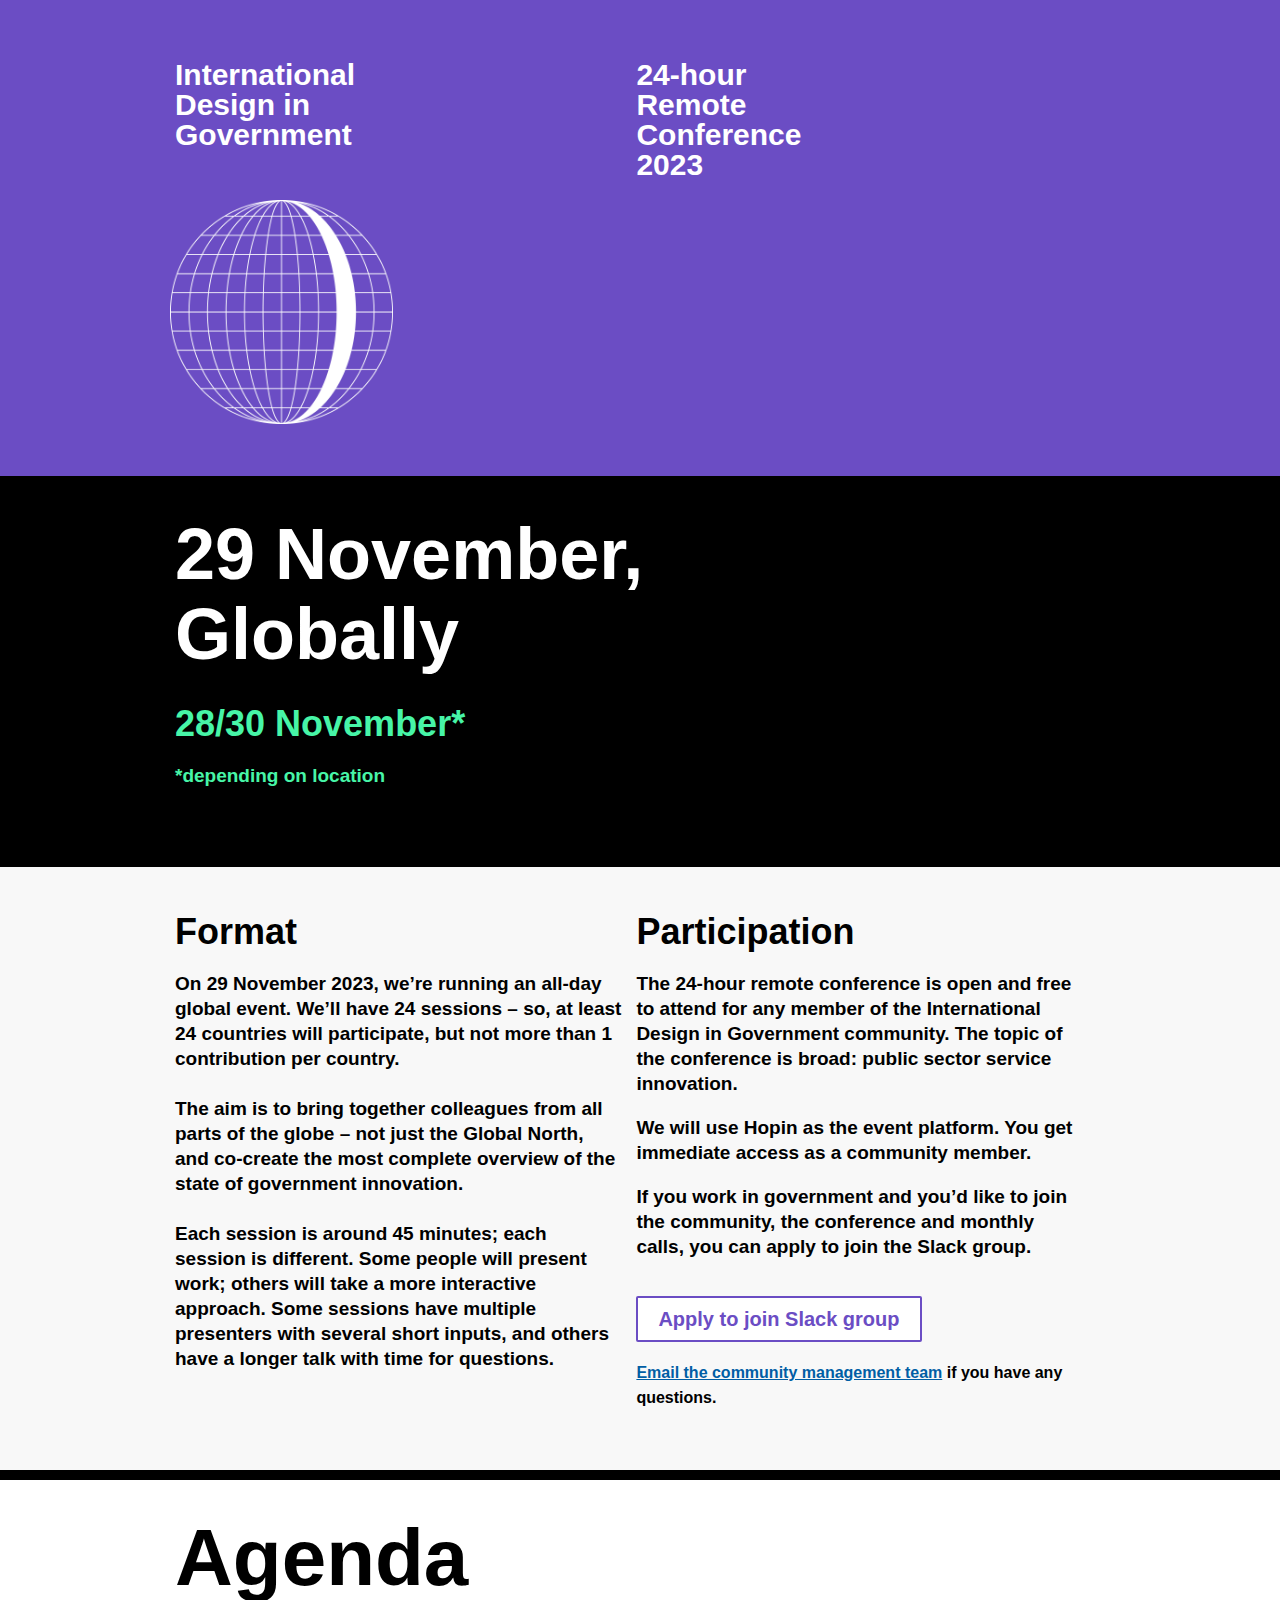
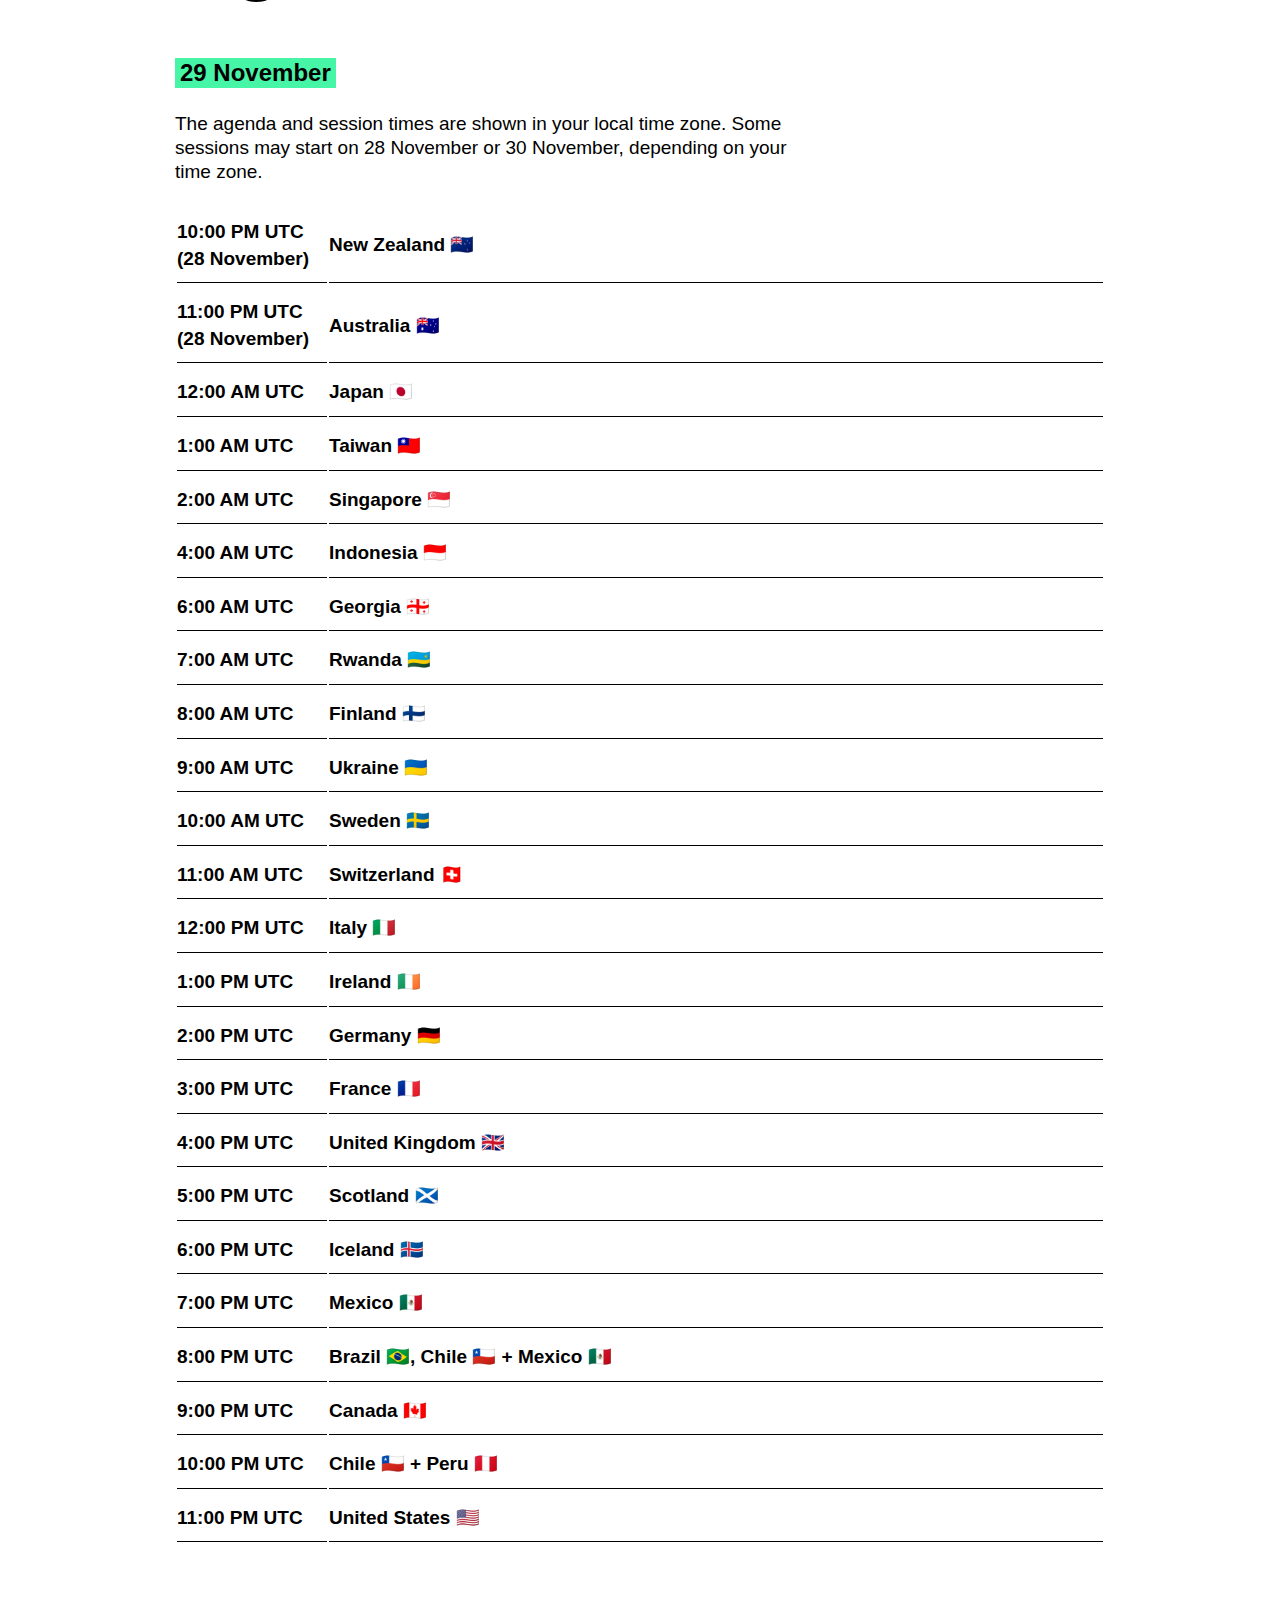
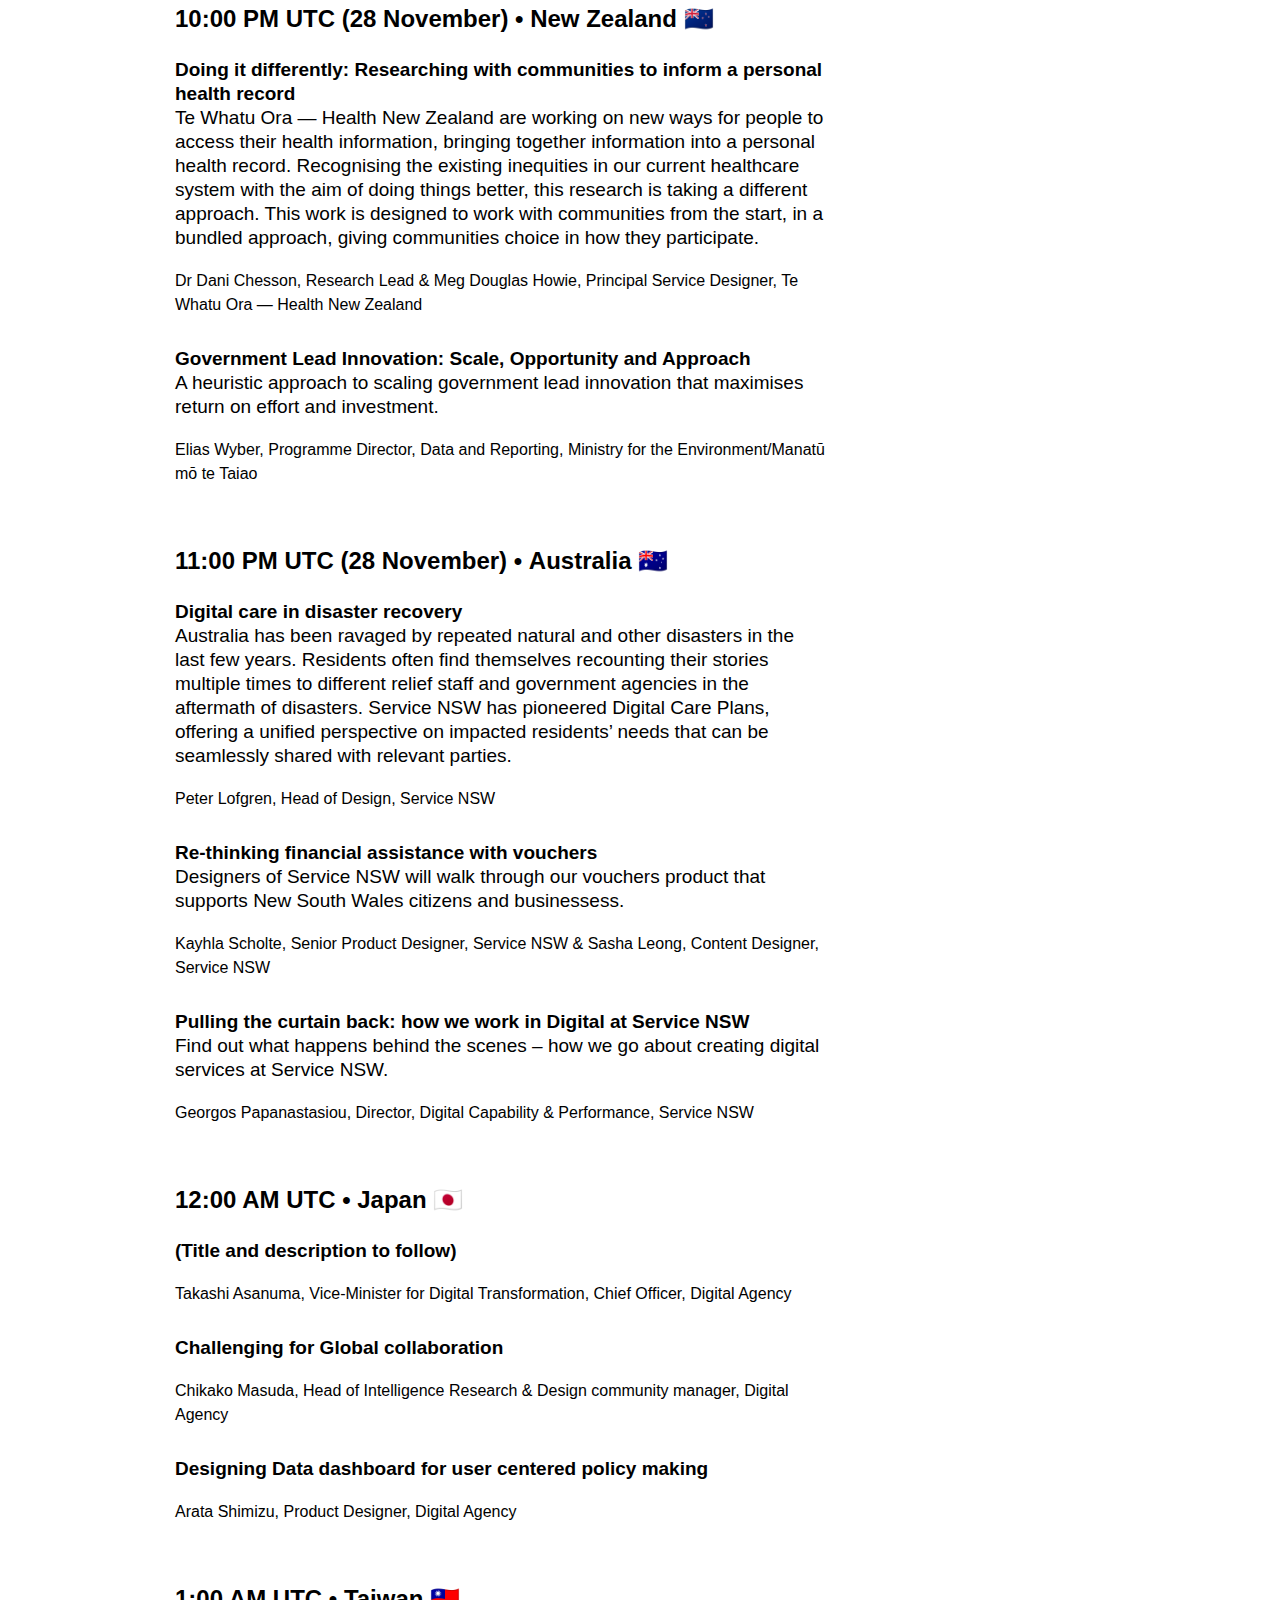
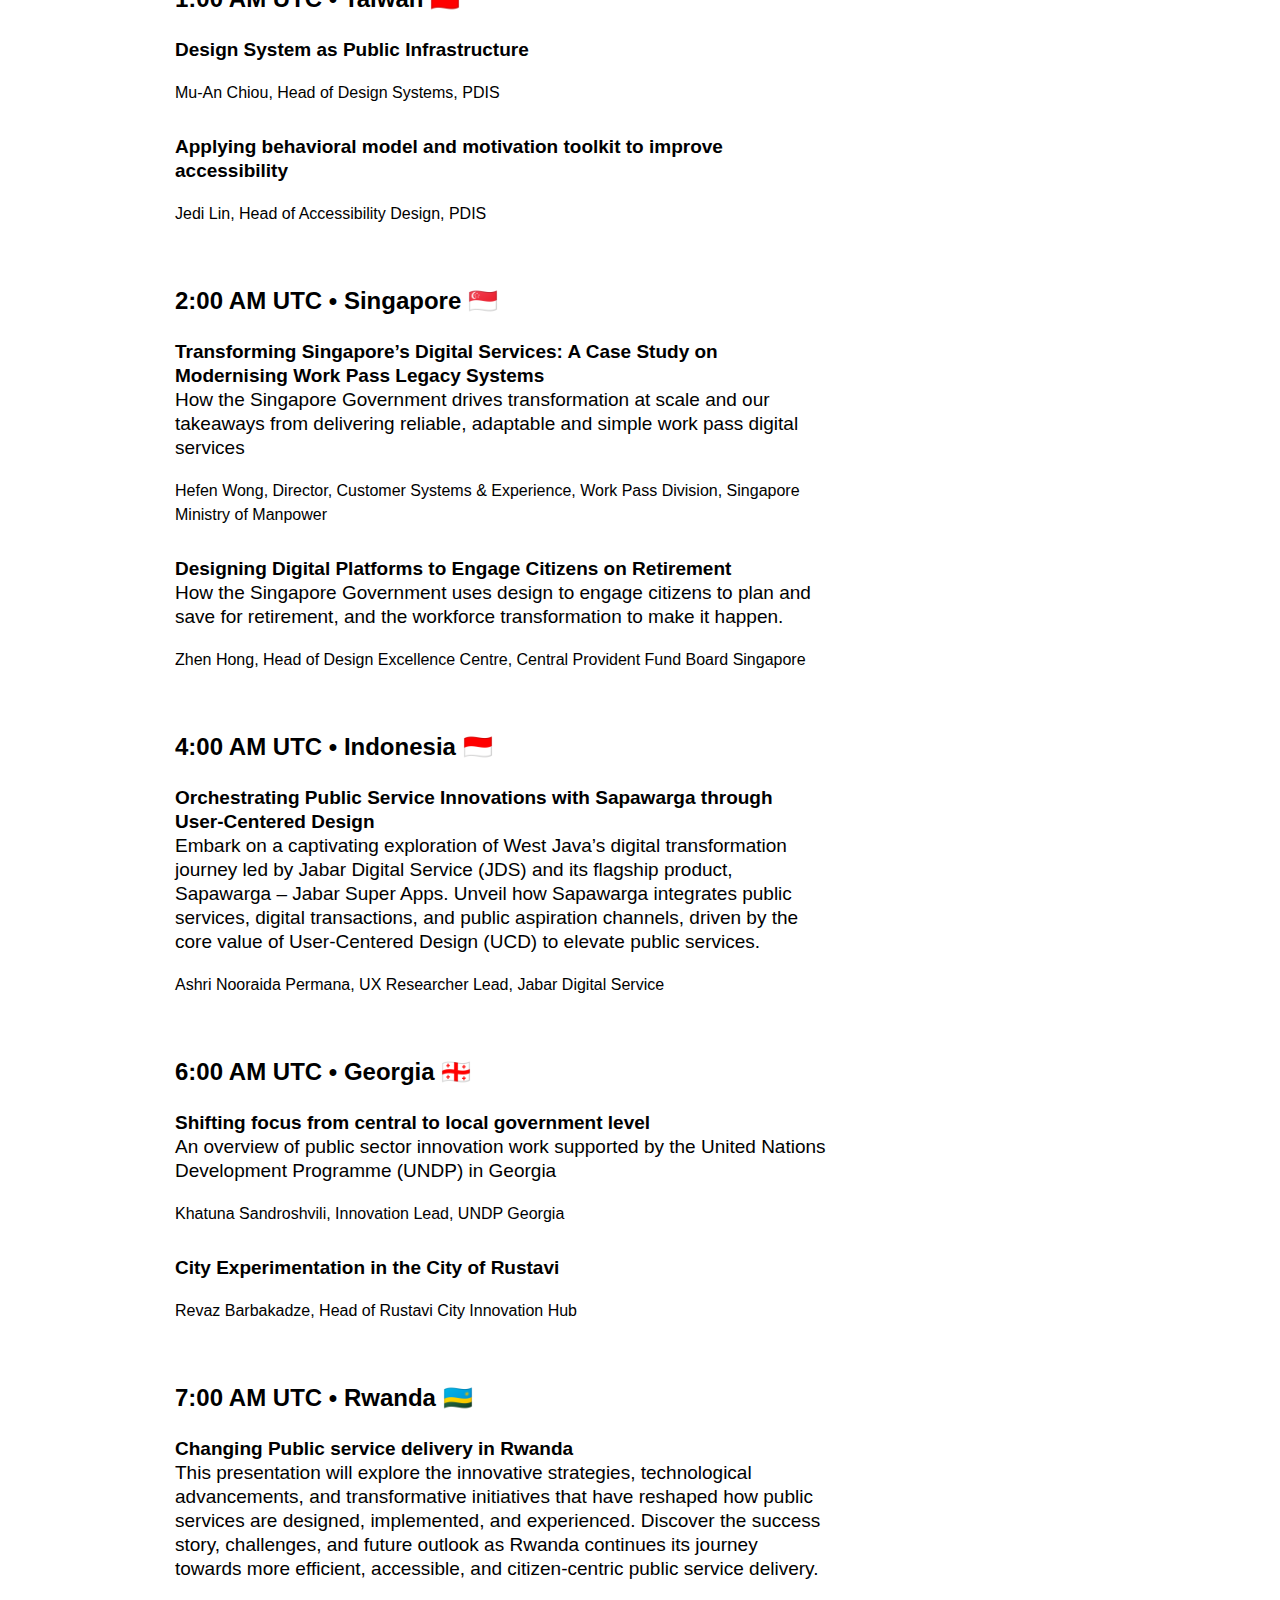
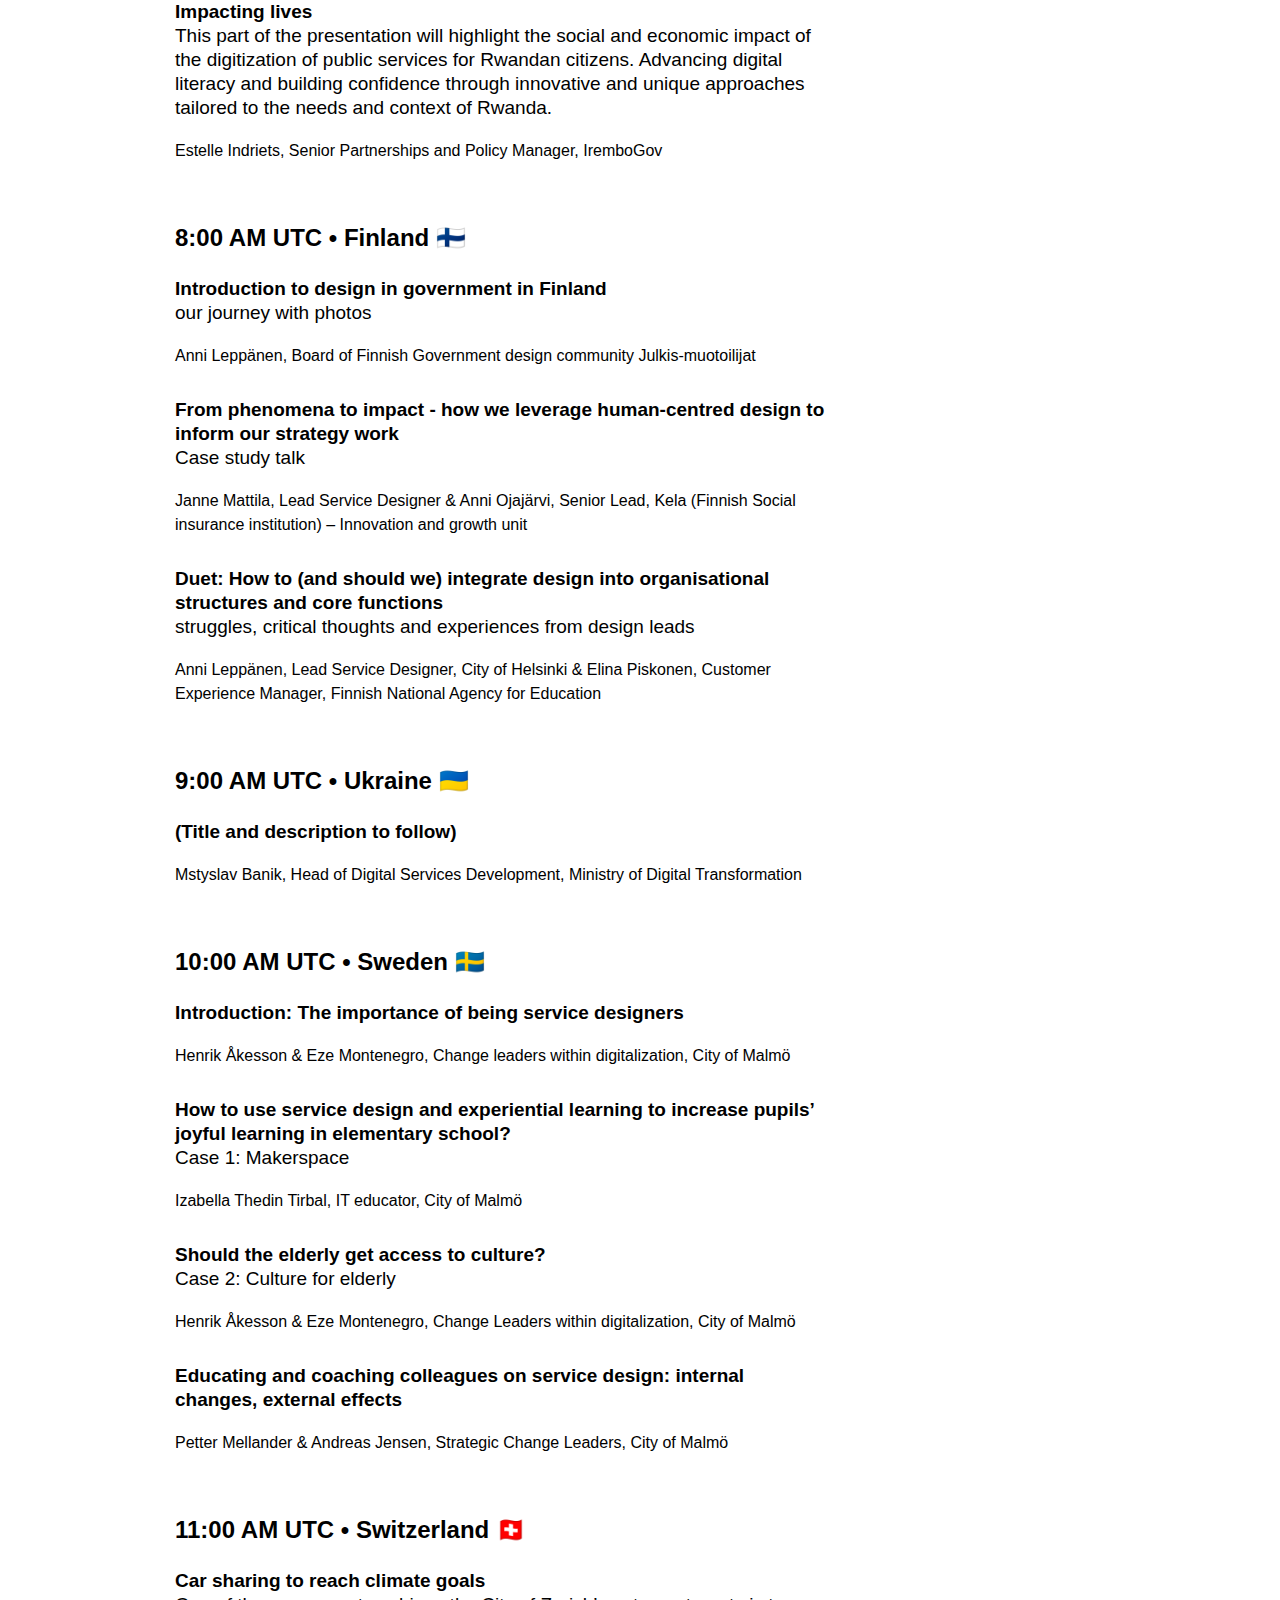
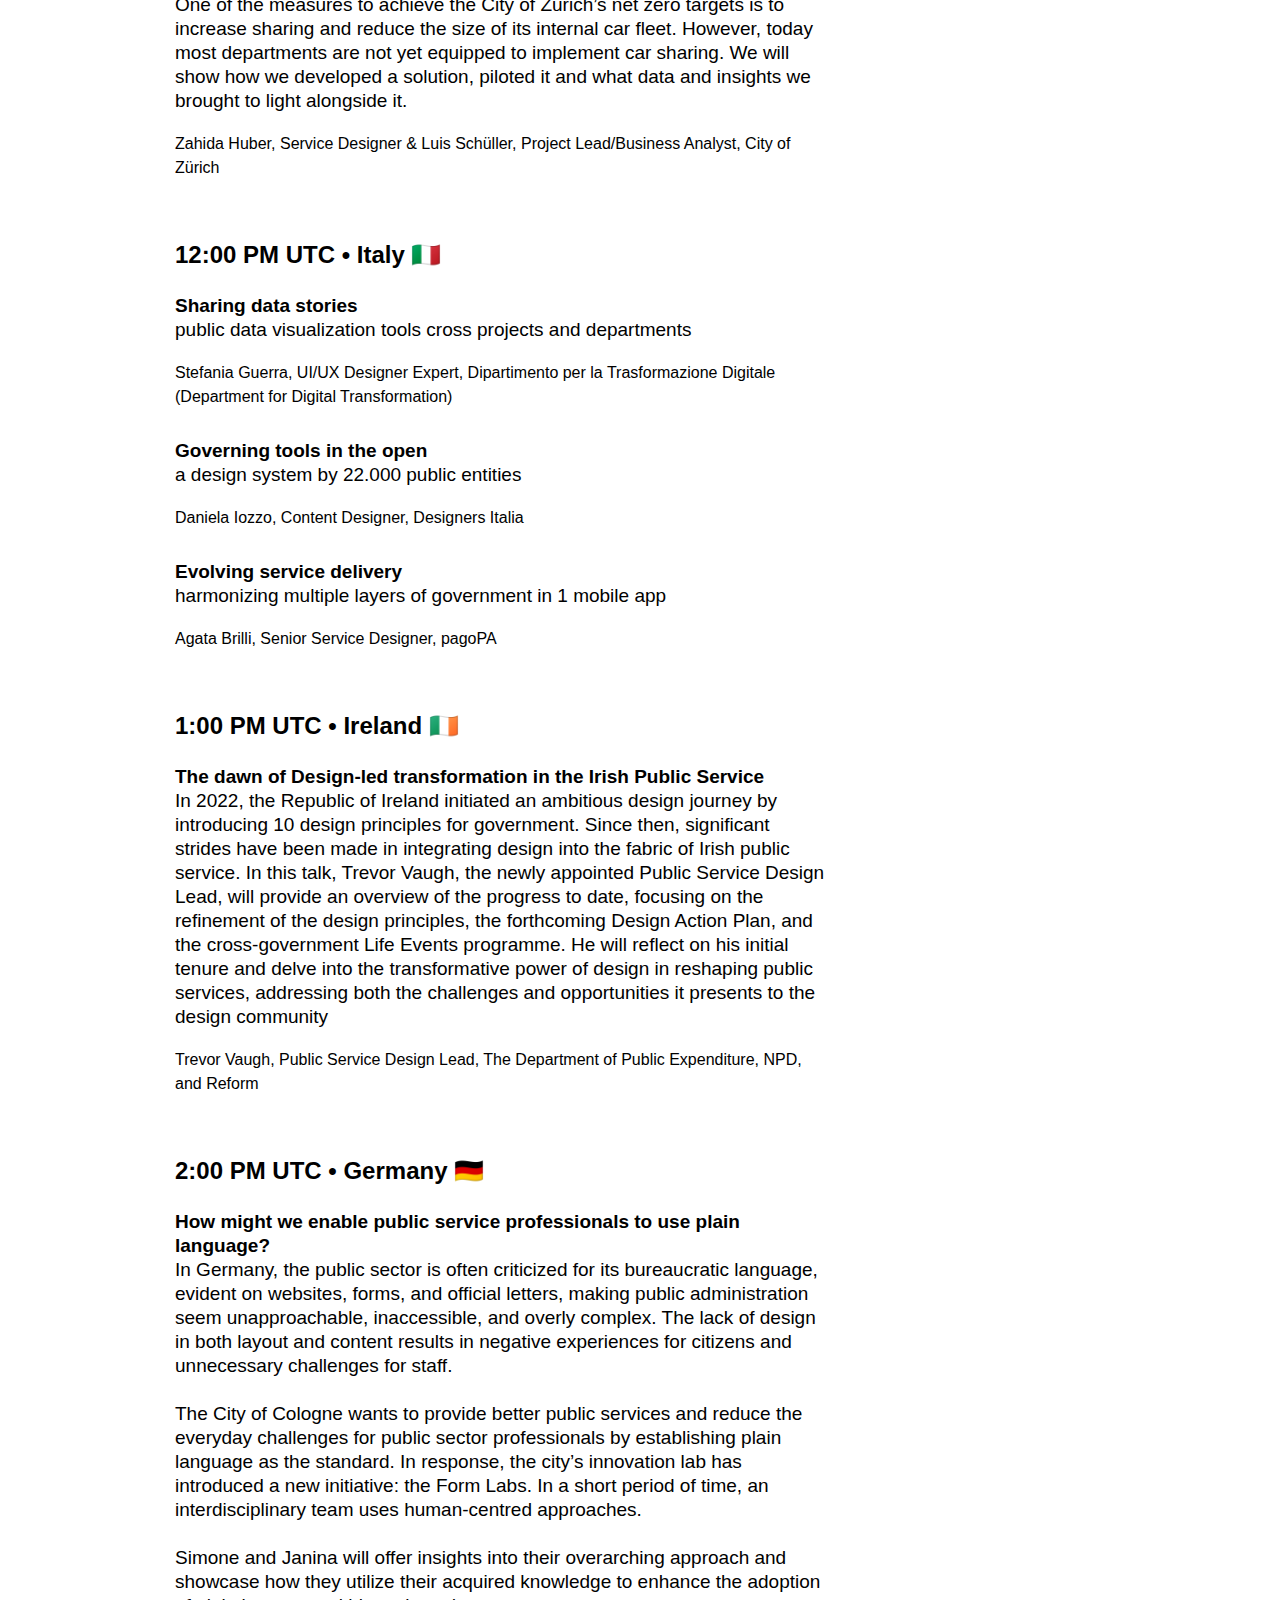
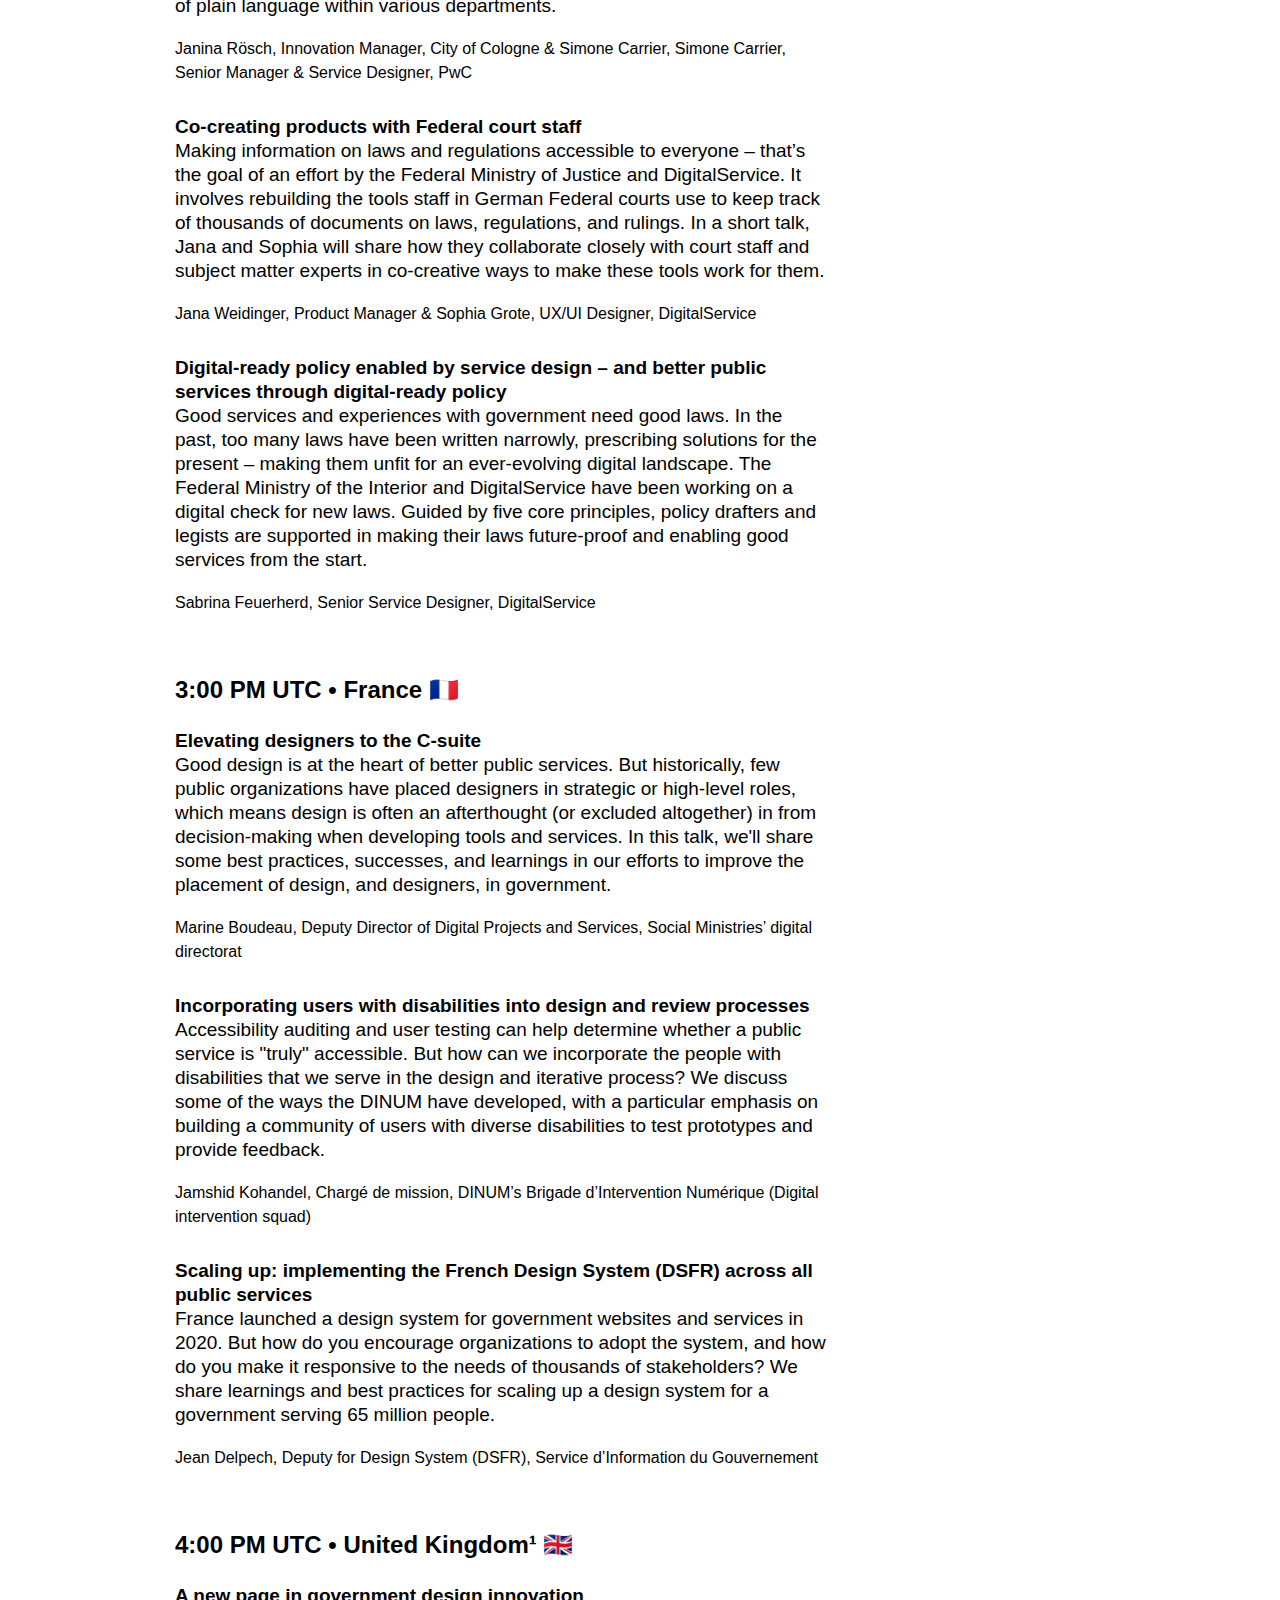
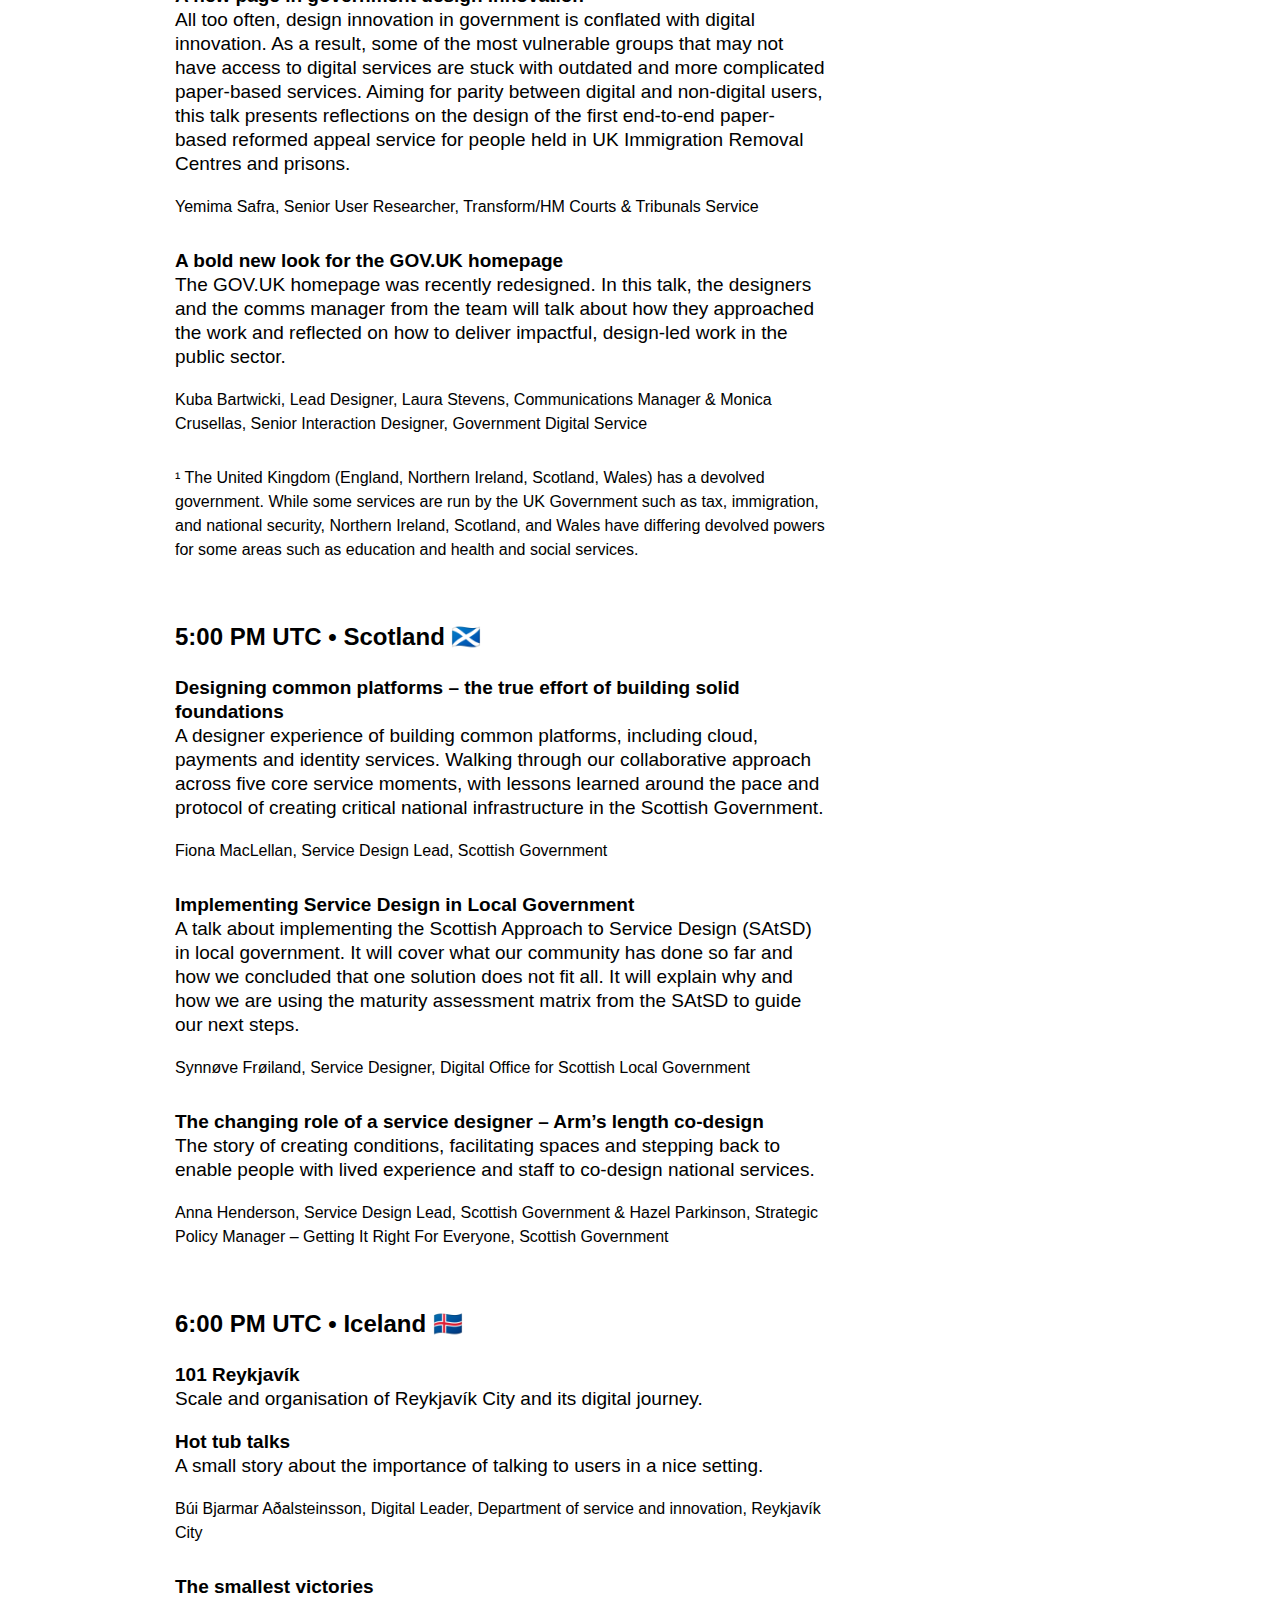
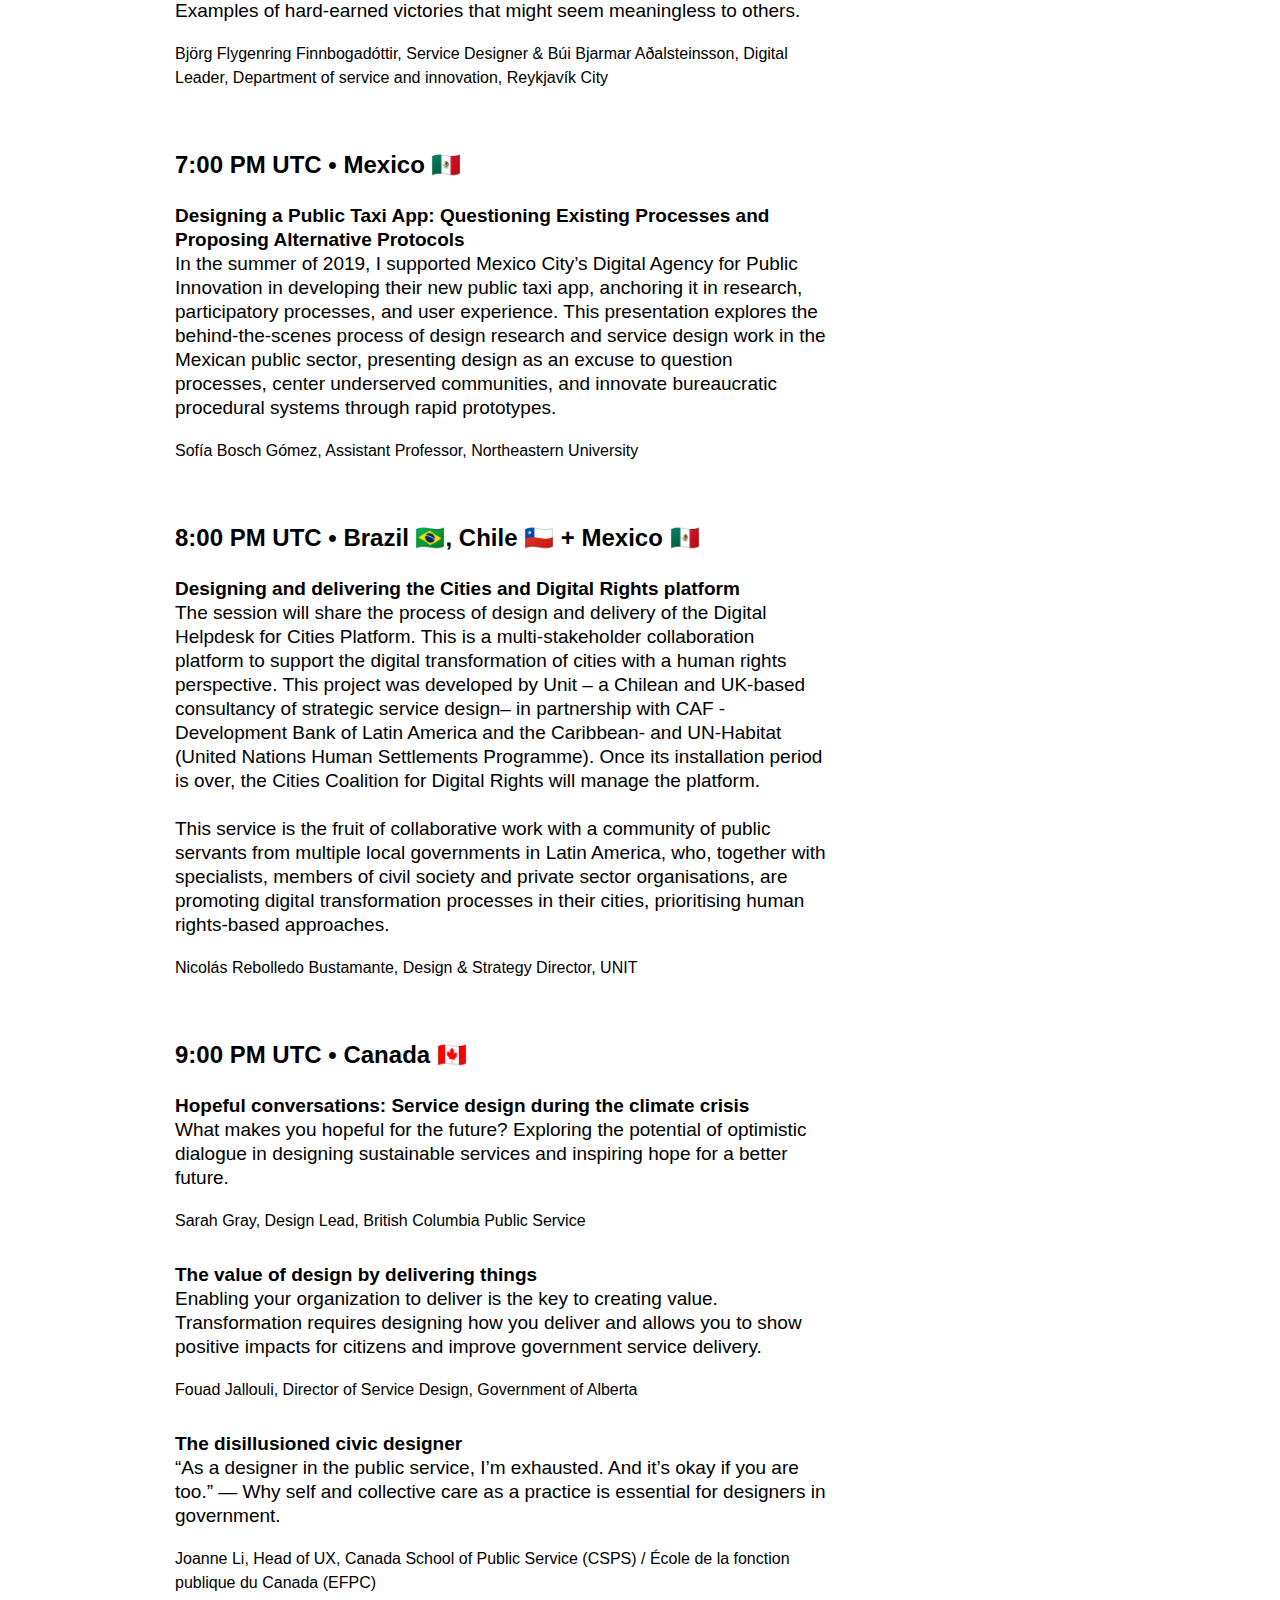
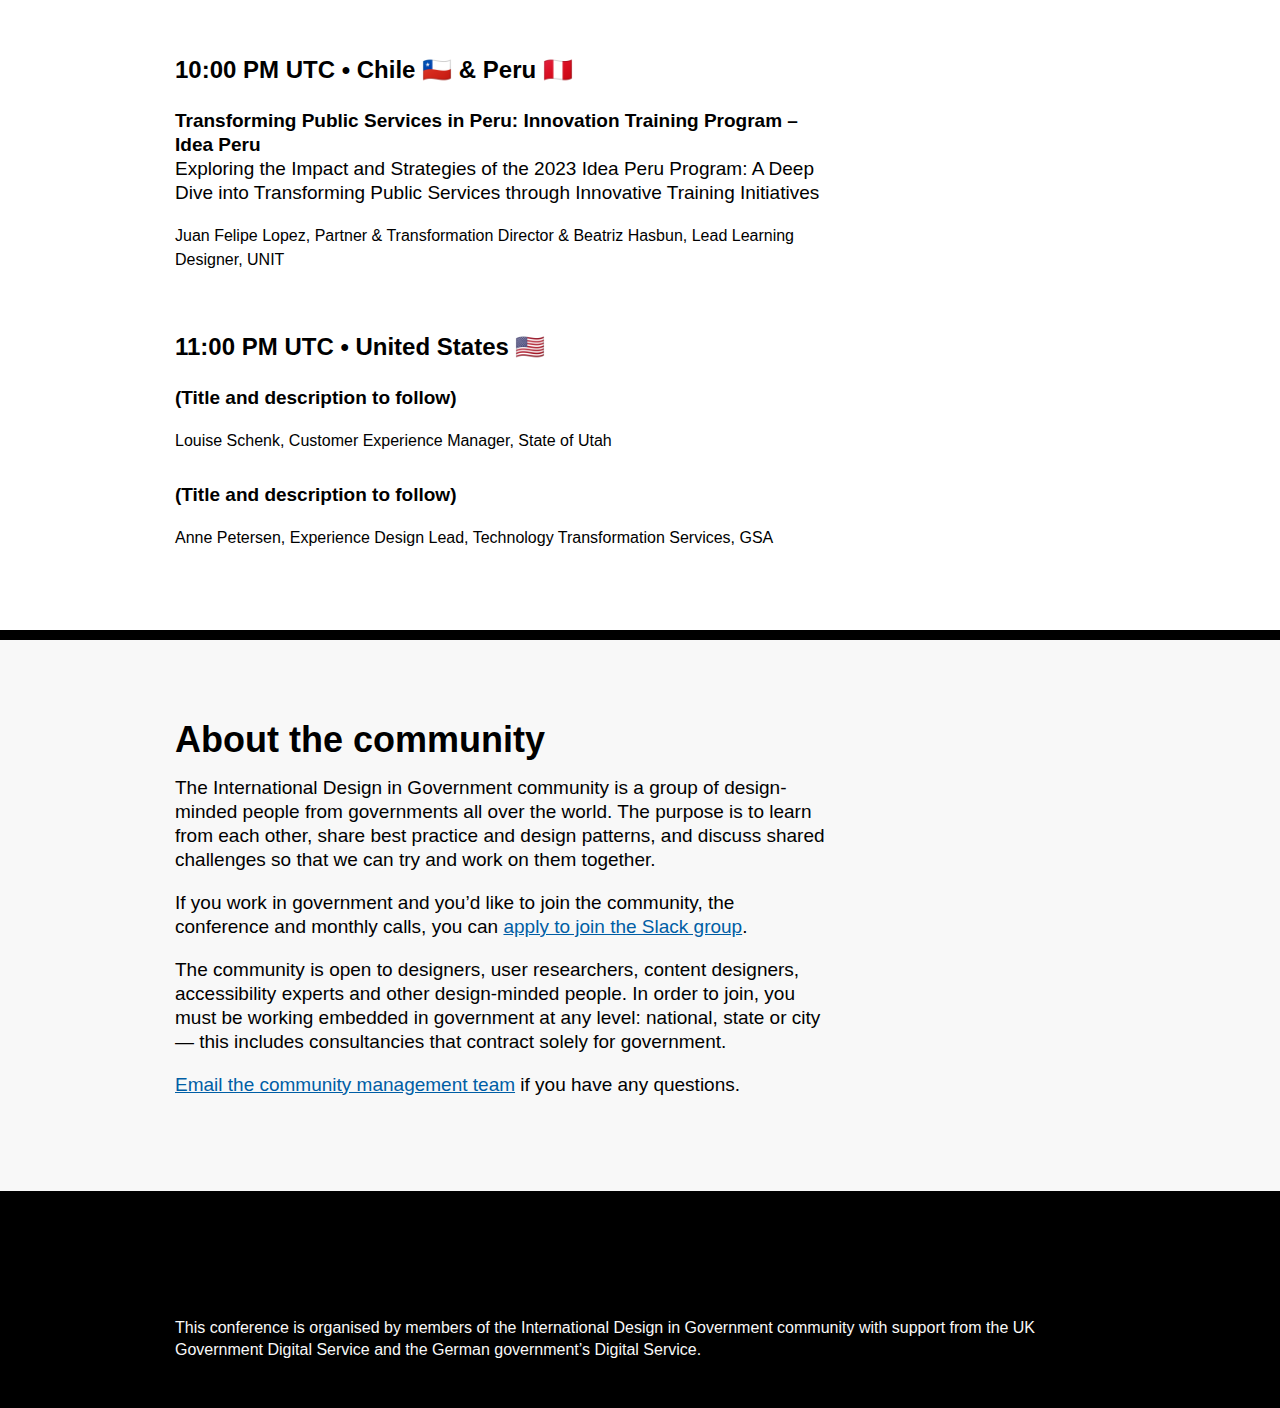
==== commit 7d7b8dcd: "Update index.html" ====
--- a/24hours/index.html
+++ b/24hours/index.html
@@ -325,12 +325,13 @@
 
 				<h3 style="margin-top: 60px;"><time datetime="2023-11-29T22:00:00+00:00">UTC 22:00</time>&nbsp;•&nbsp;Chile 🇨🇱 & Peru 🇵🇪</h3>
 
-						<p><span class="font-bold">Transforming Public Services in Peru: Innovation Training Program – Idea Peru</span><br>Exploring the Impact and Strategies of the 2023 Idea Peru Program: A Deep Dive into Transforming Public Services through Innovative Training Initiatives</p> <p class="small-type-2">Juan Felipe Lopez, Partner & Transformation Director, Unit & Beatriz Hasbun, Lead Learning Designer, Unit</p>
+						<p><span class="font-bold">Transforming Public Services in Peru: Innovation Training Program – Idea Peru</span><br>Exploring the Impact and Strategies of the 2023 Idea Peru Program: A Deep Dive into Transforming Public Services through Innovative Training Initiatives</p> <p class="small-type-2">Juan Felipe Lopez, Partner & Transformation Director & Beatriz Hasbun, Lead Learning Designer, UNIT</p>
 
 				<h3 style="margin-top: 60px;"><time datetime="2023-11-29T23:00:00+00:00">UTC 23:00</time>&nbsp;•&nbsp;United States 🇺🇸</h3>
 
 						<p><span class="font-bold">(Title and description to follow)</span></p> <p class="small-type-2">Louise Schenk, Customer Experience Manager, State of Utah</p>
 				
+						<p><span class="font-bold">(Title and description to follow)</span></p> <p class="small-type-2">Anne Petersen, Experience Design Lead, Technology Transformation Services, GSA</p>
 				
 			</div>
 	</div>
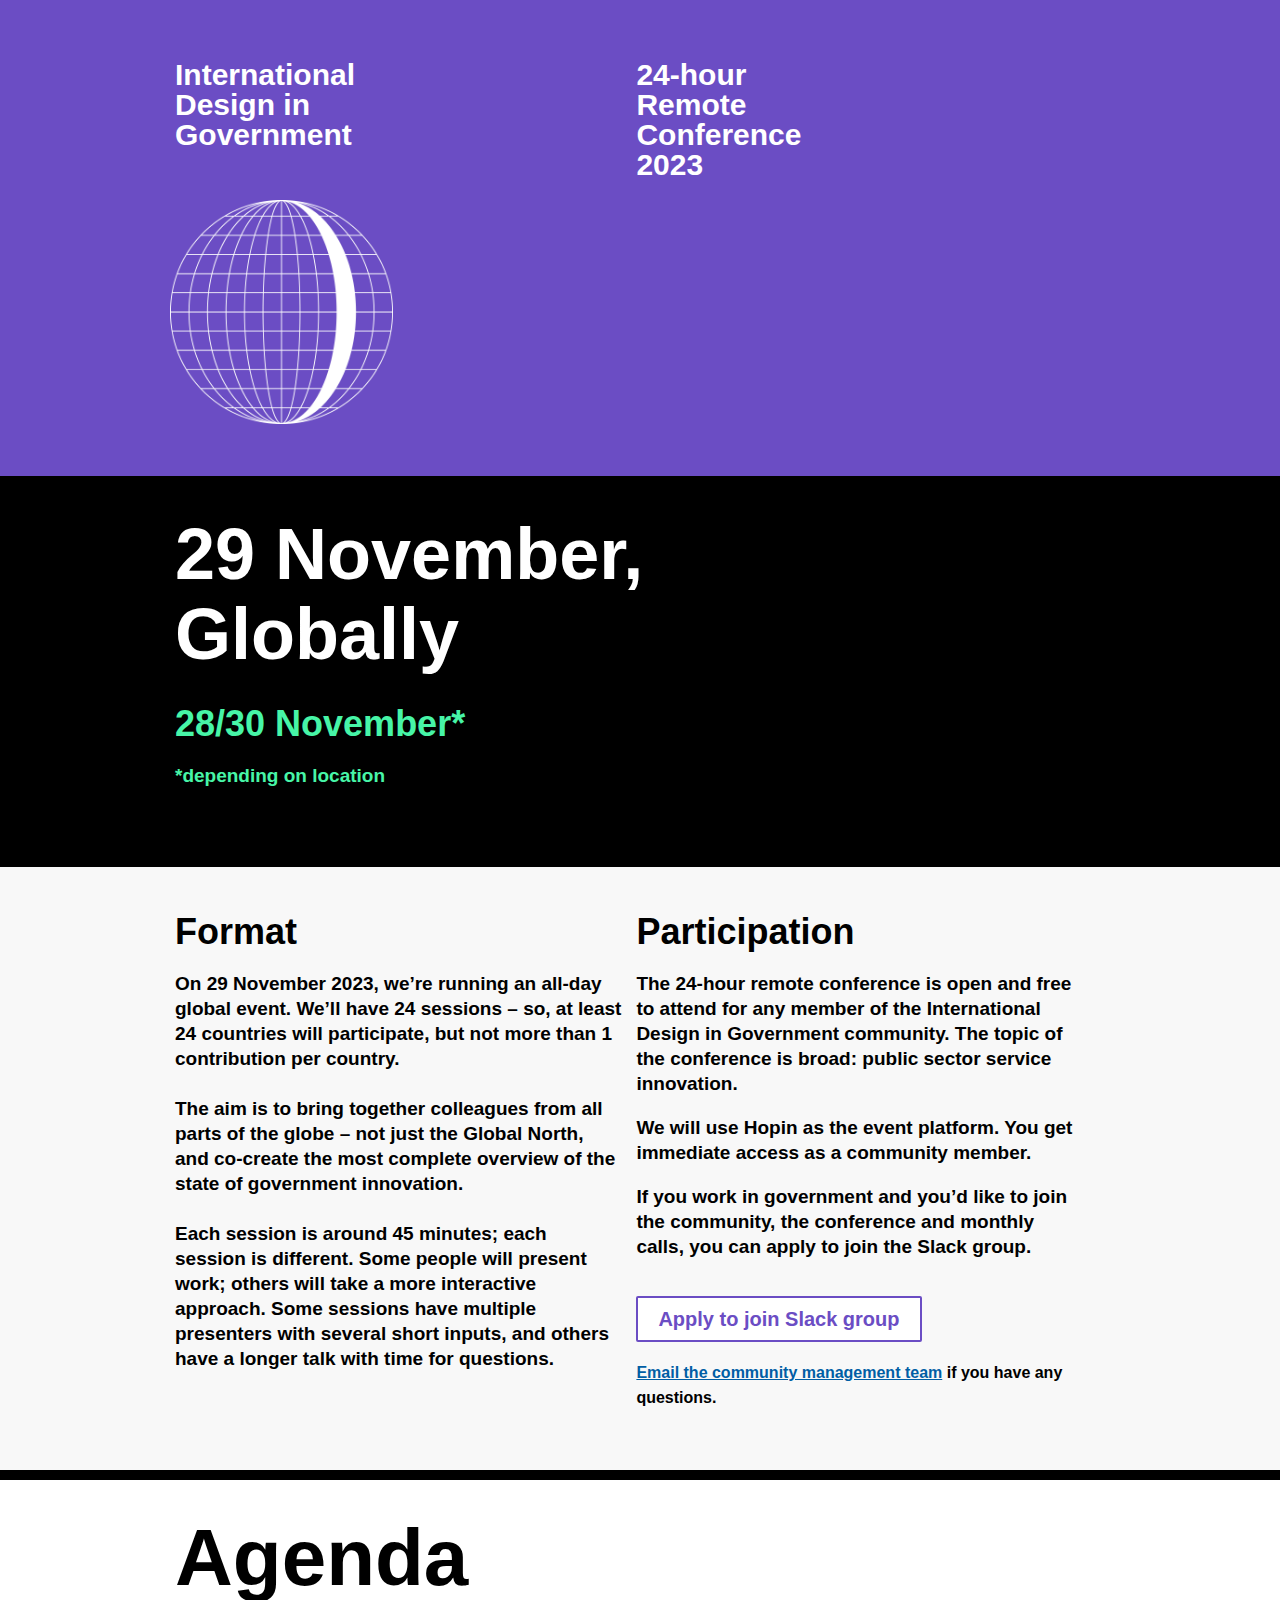
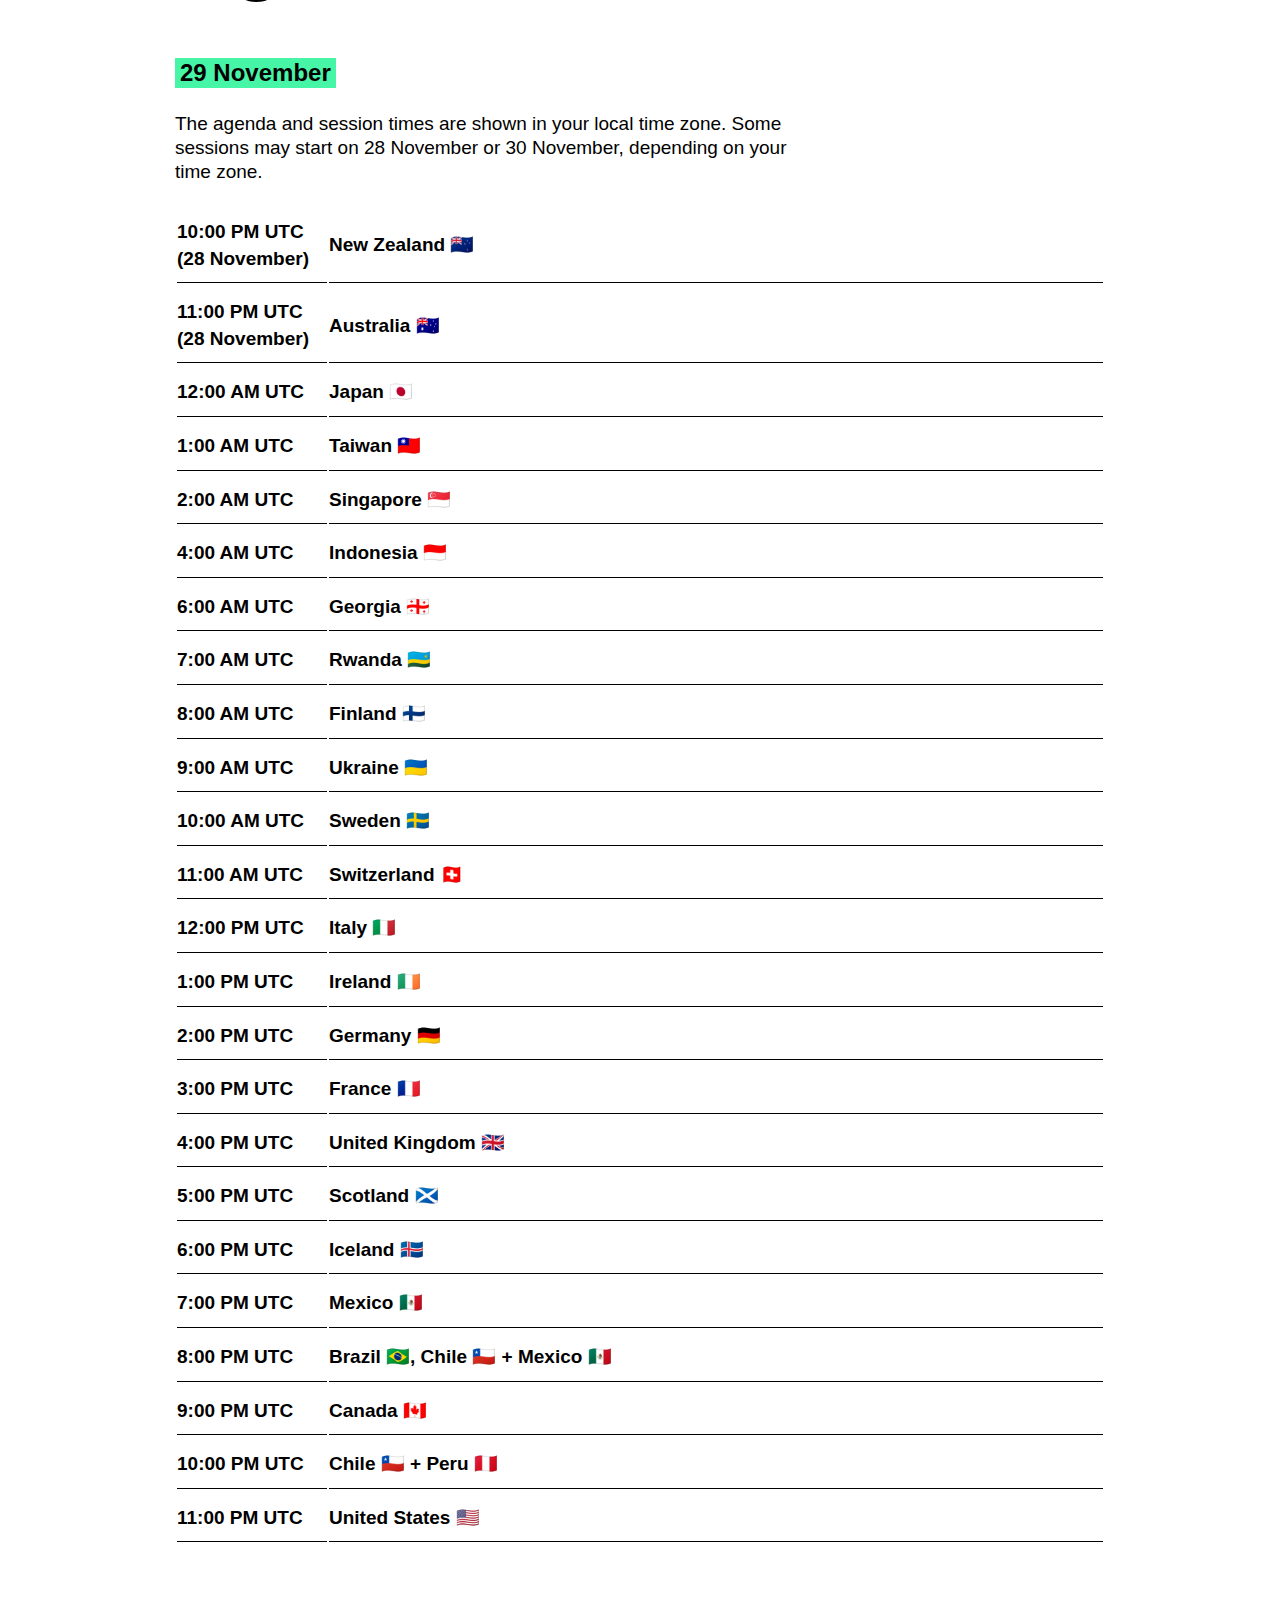
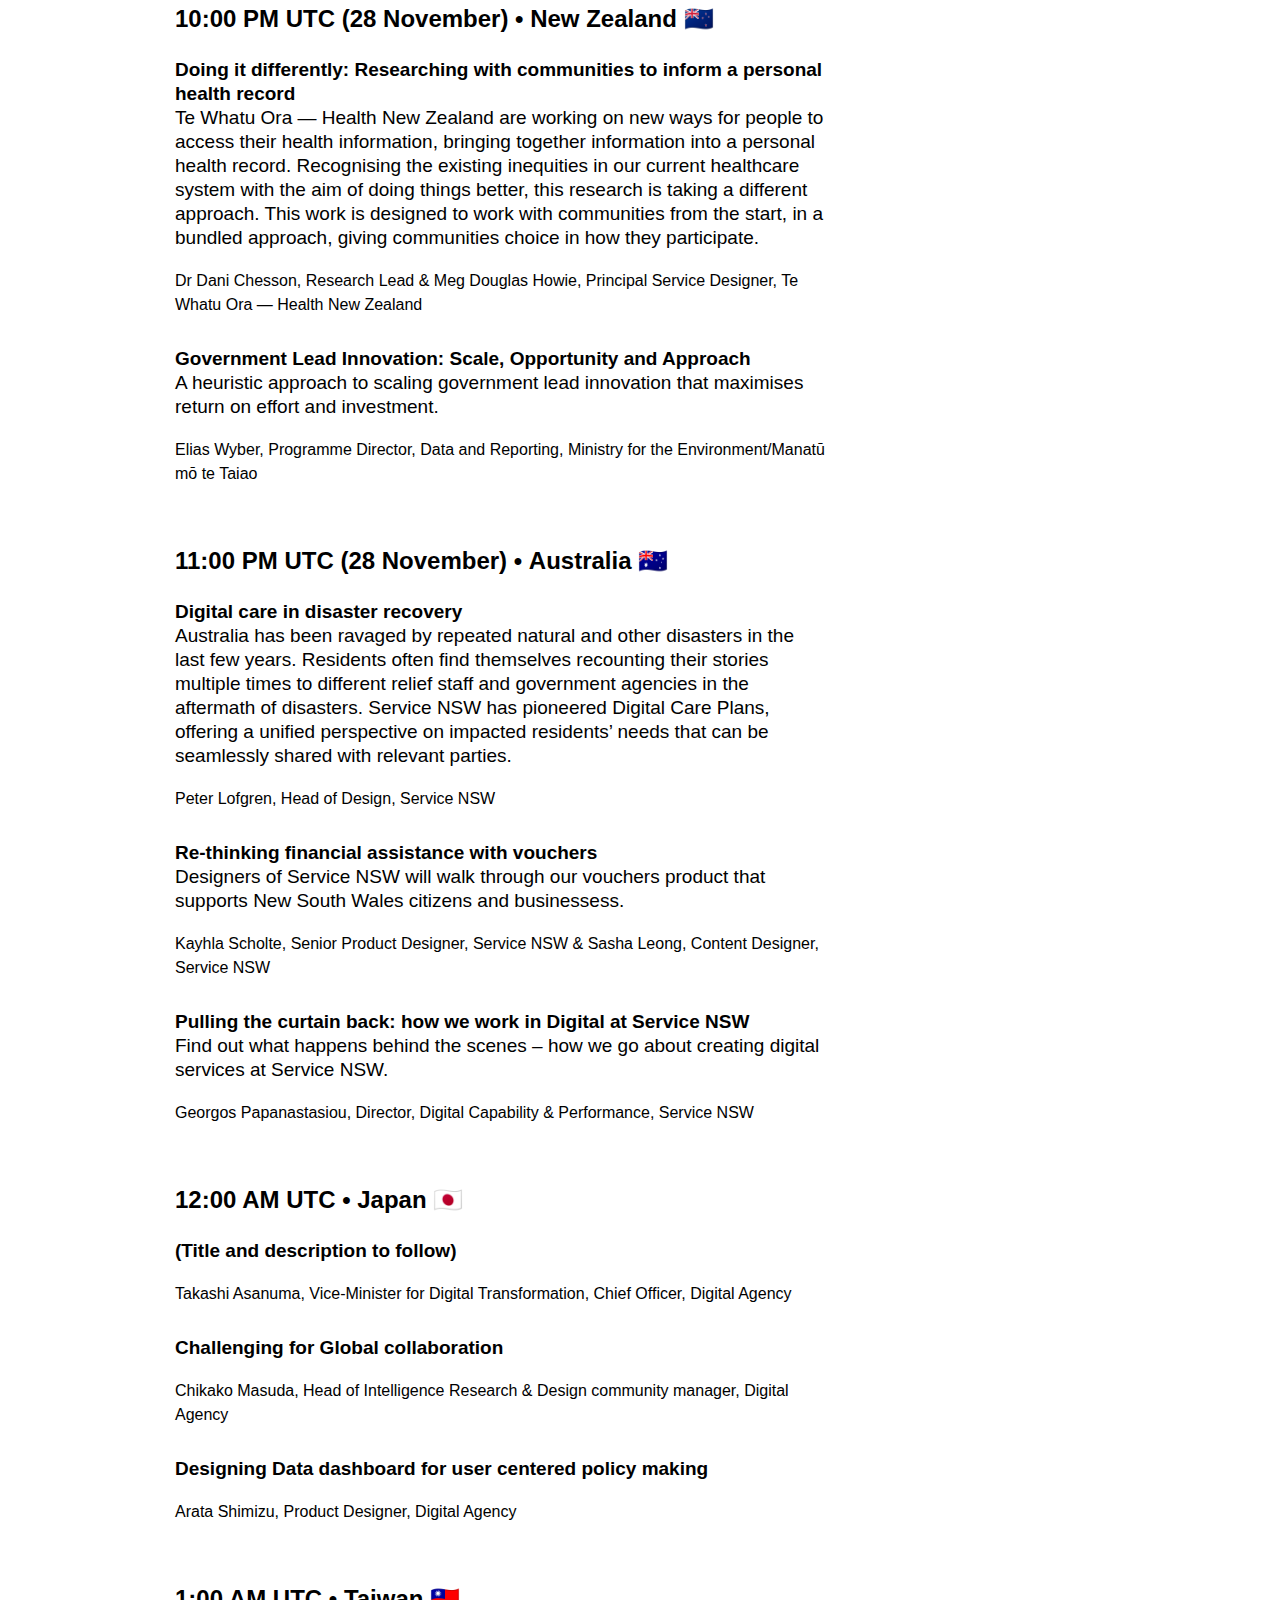
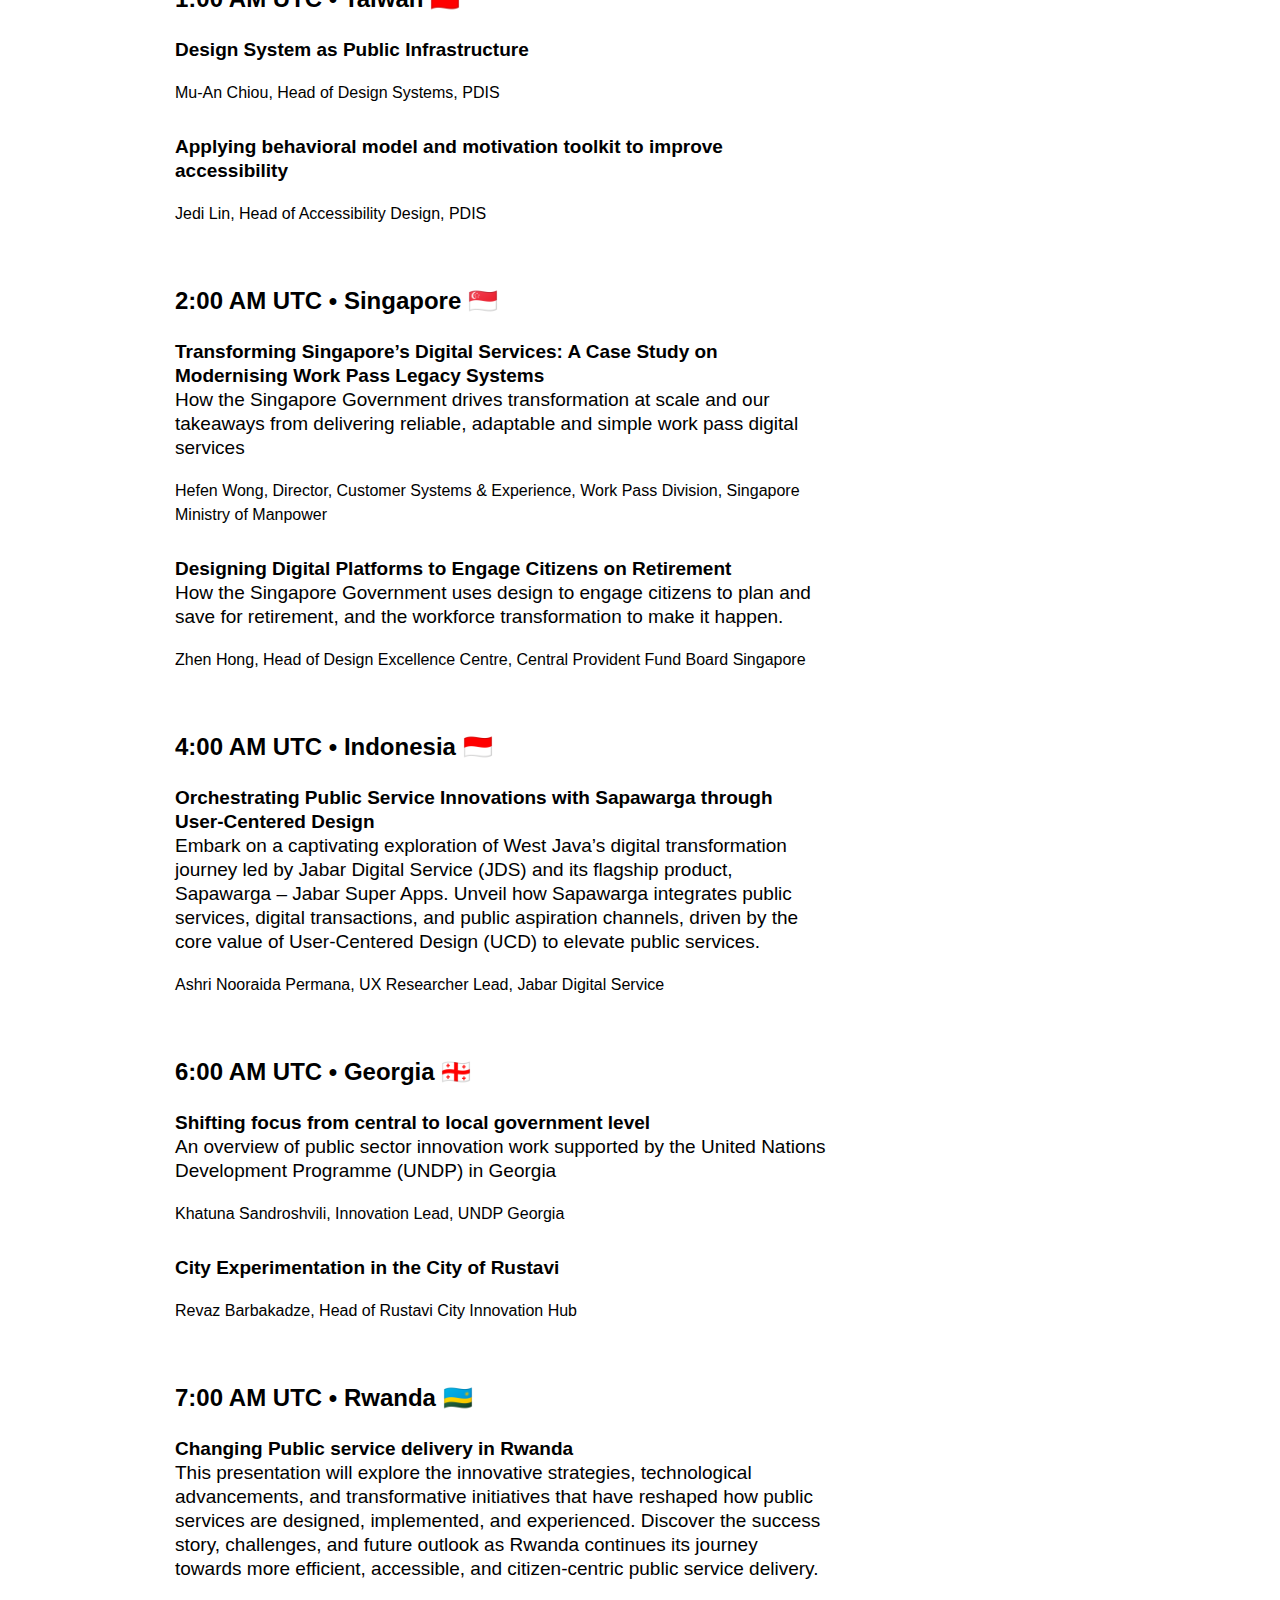
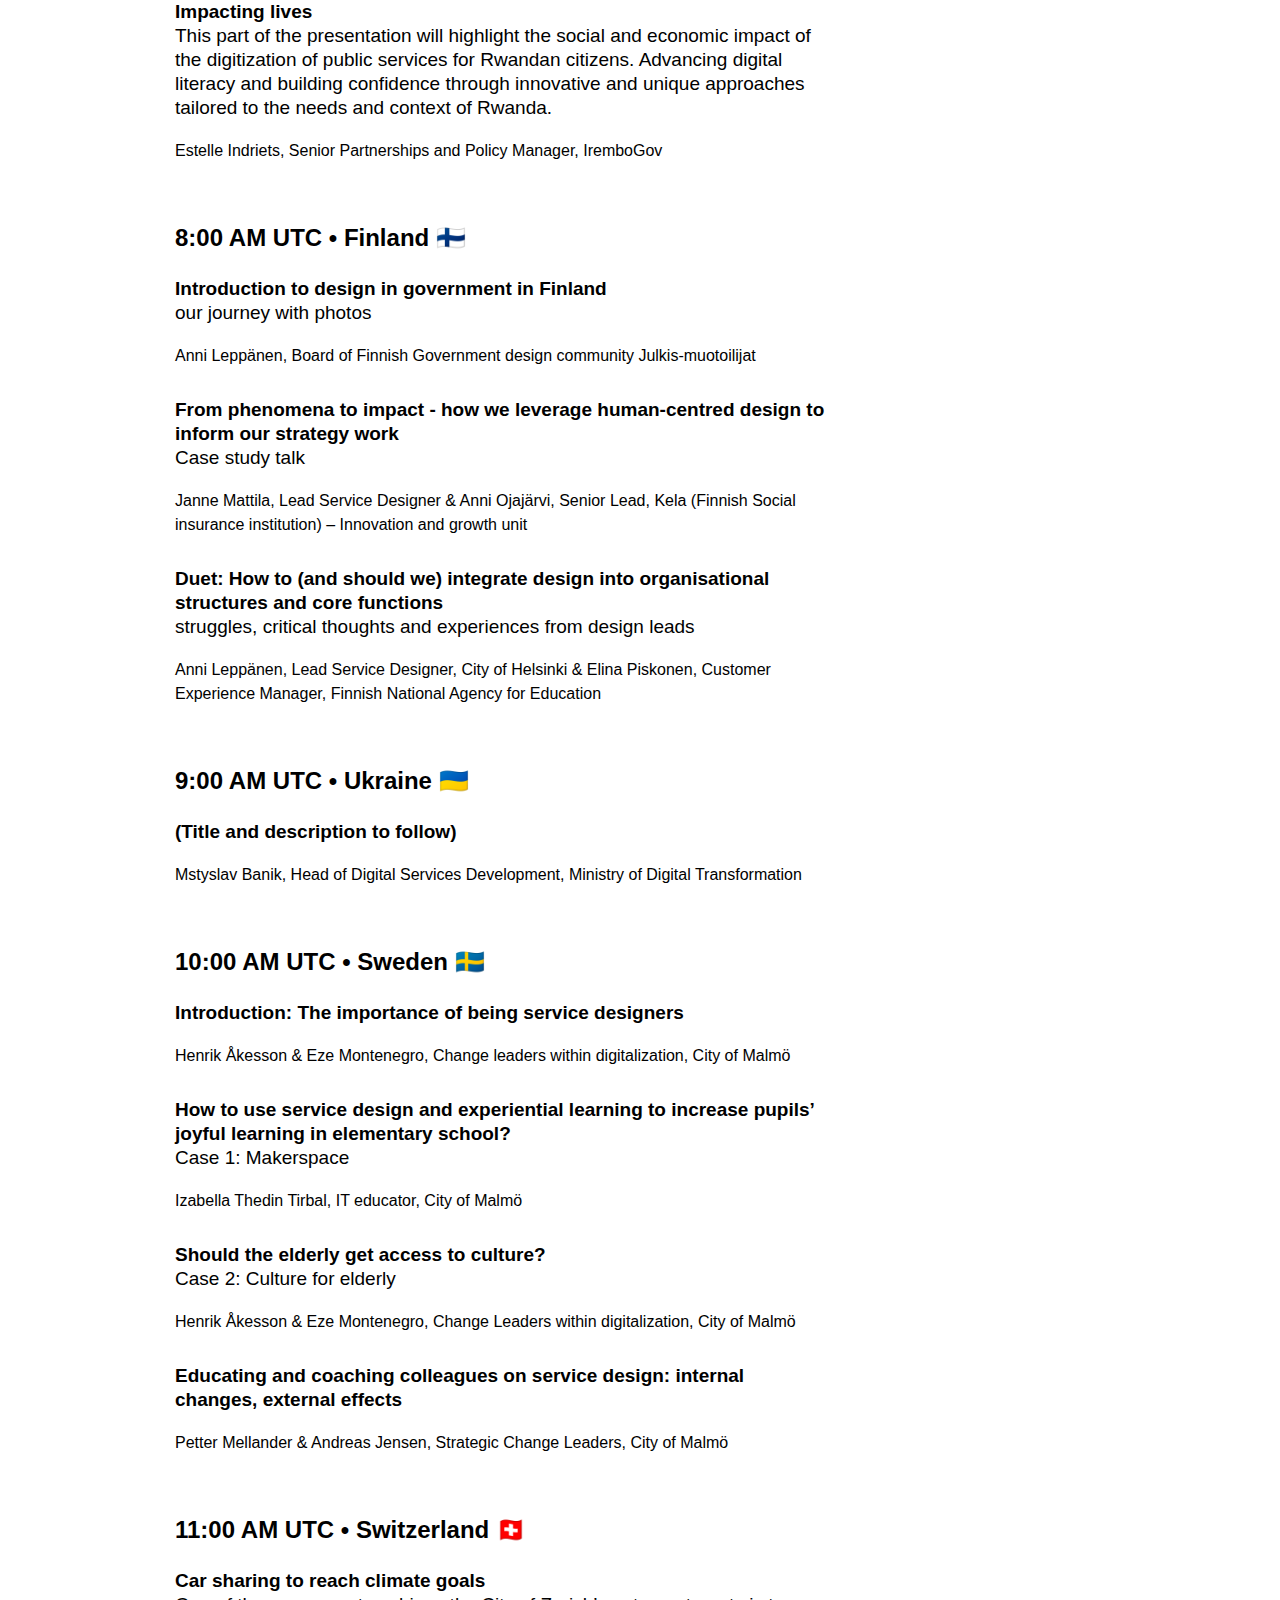
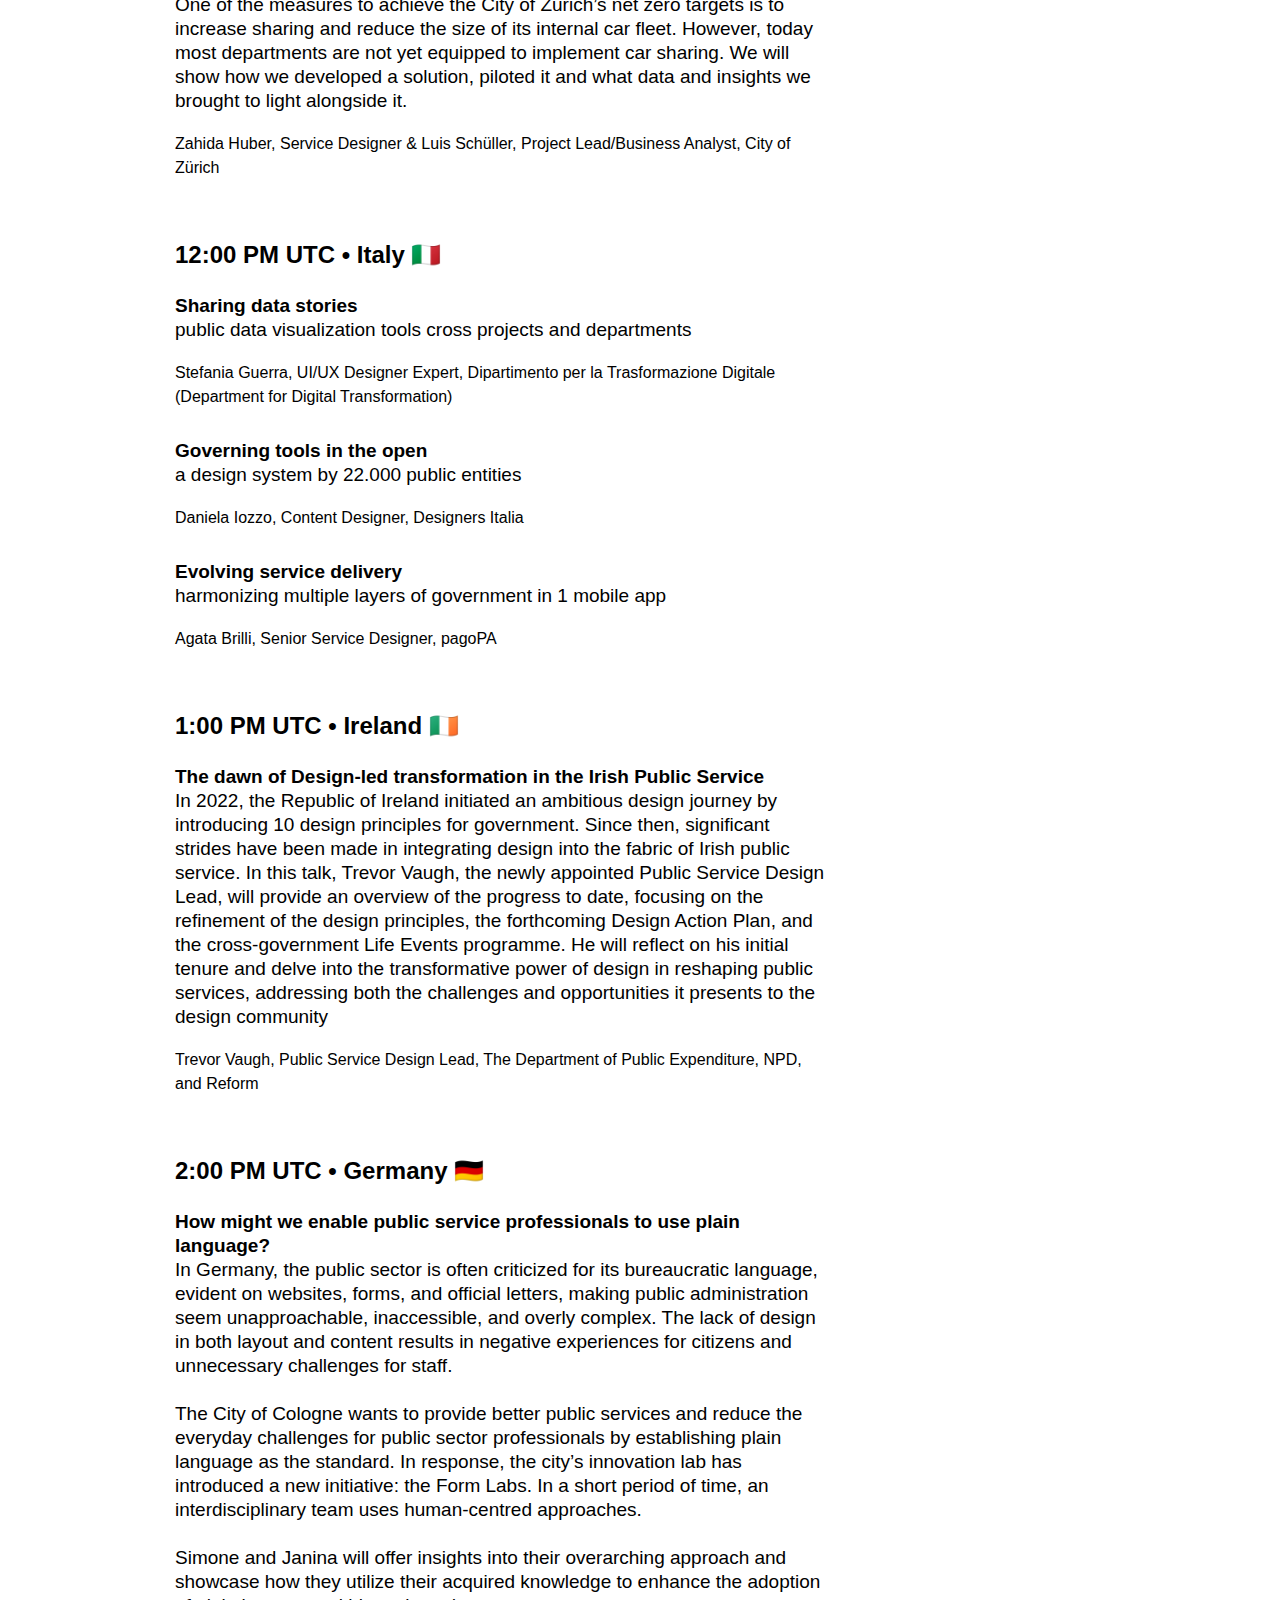
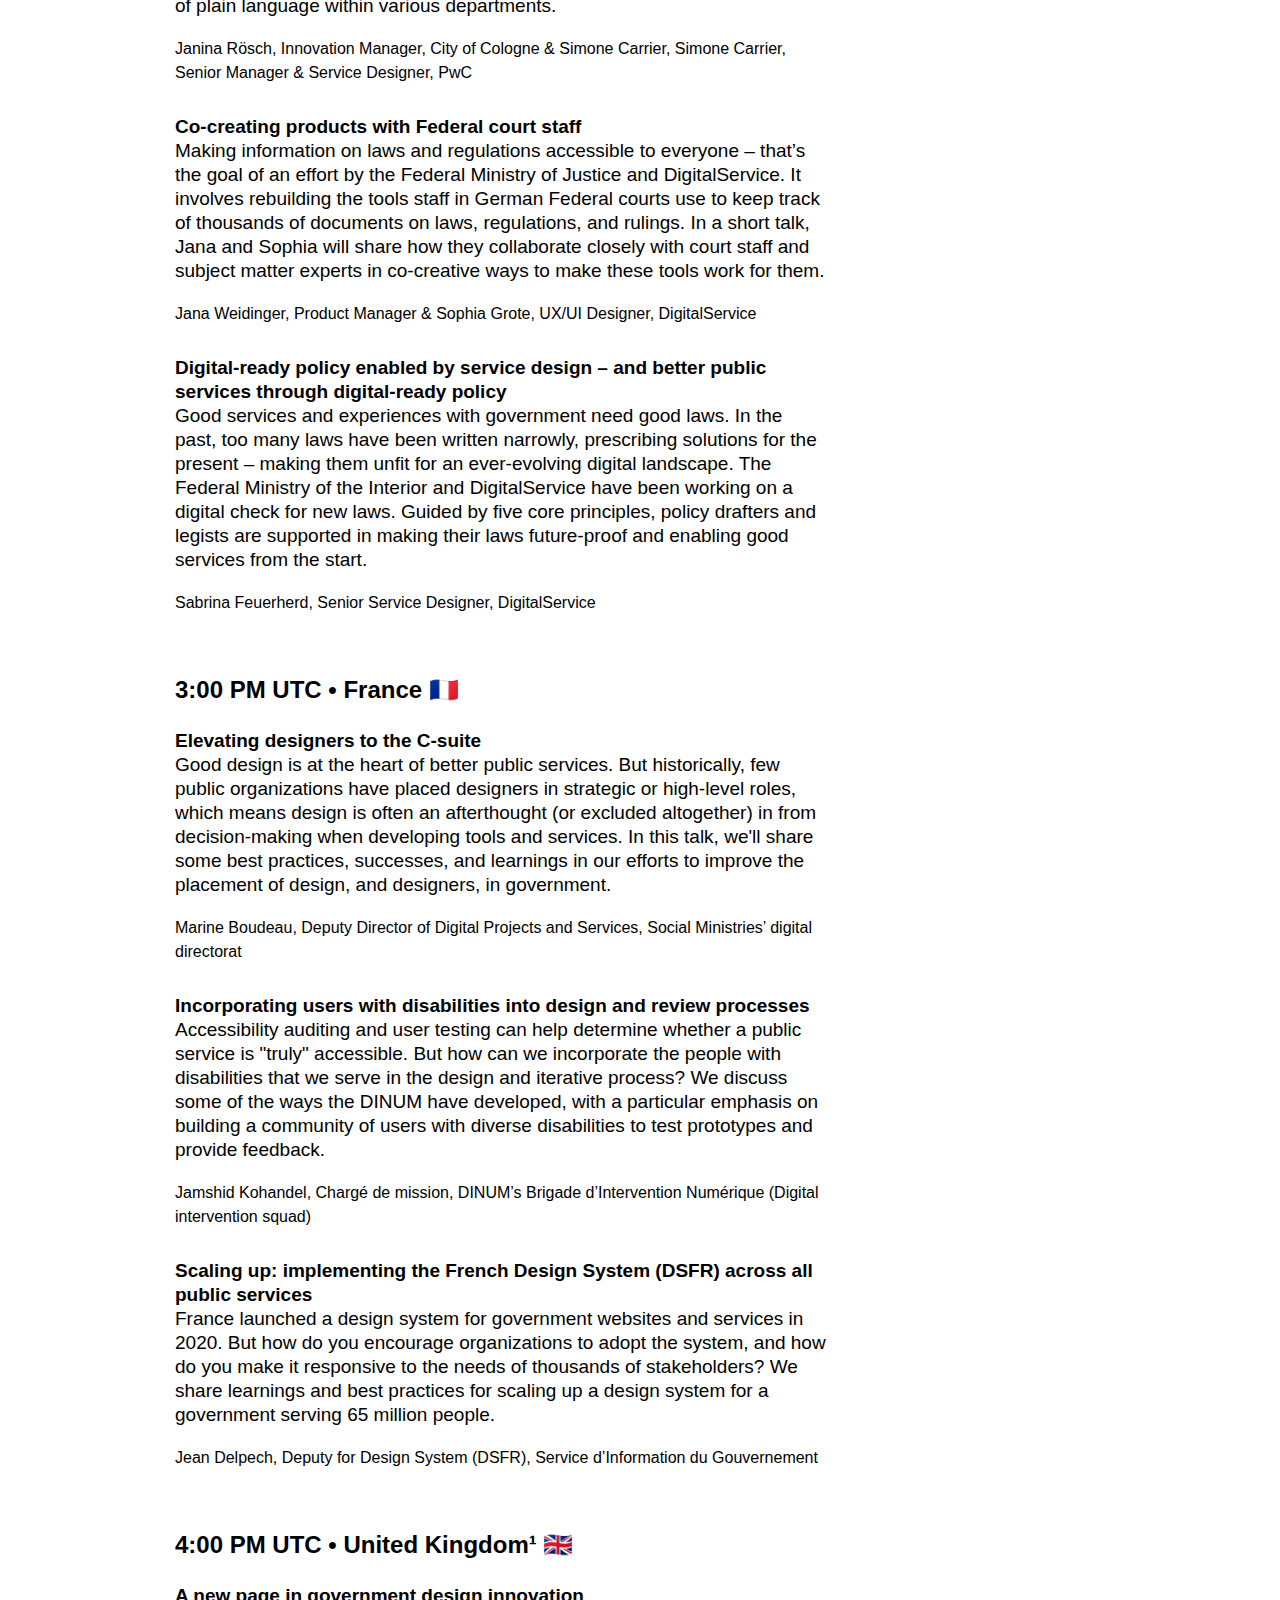
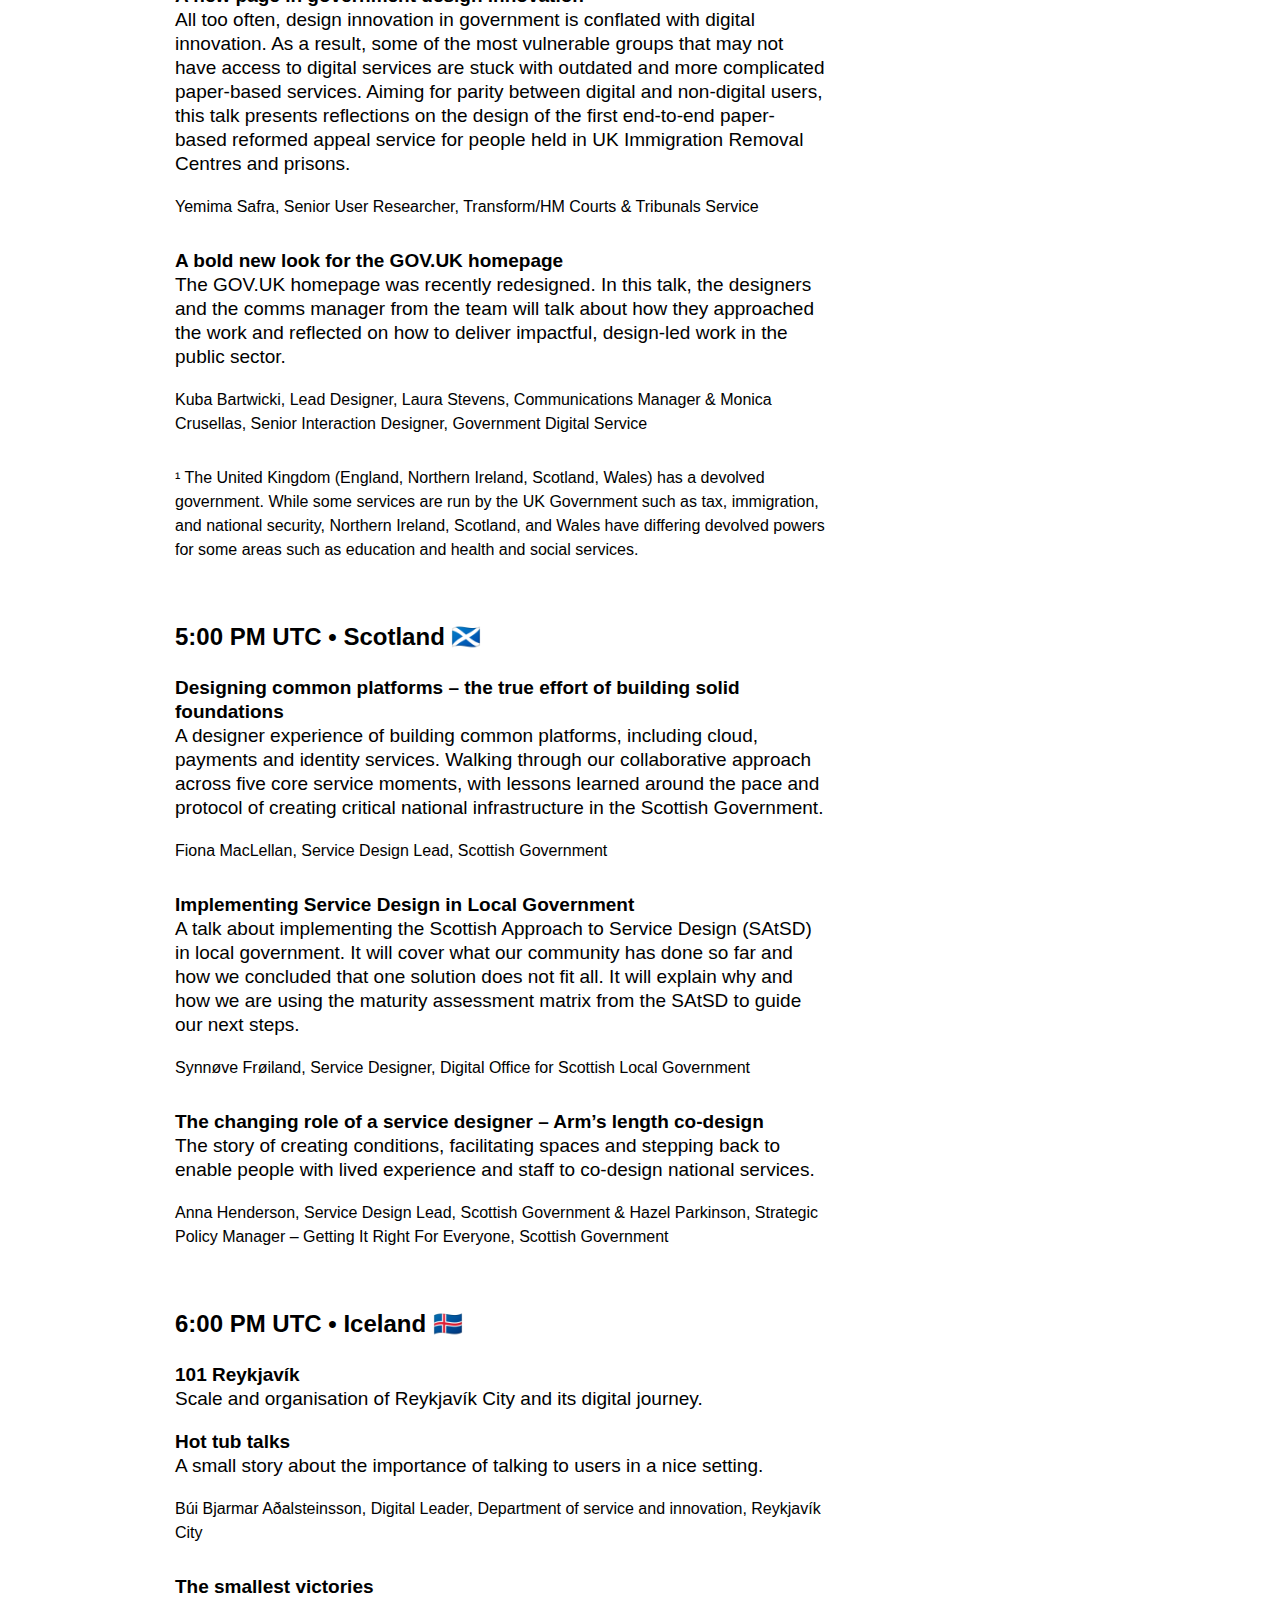
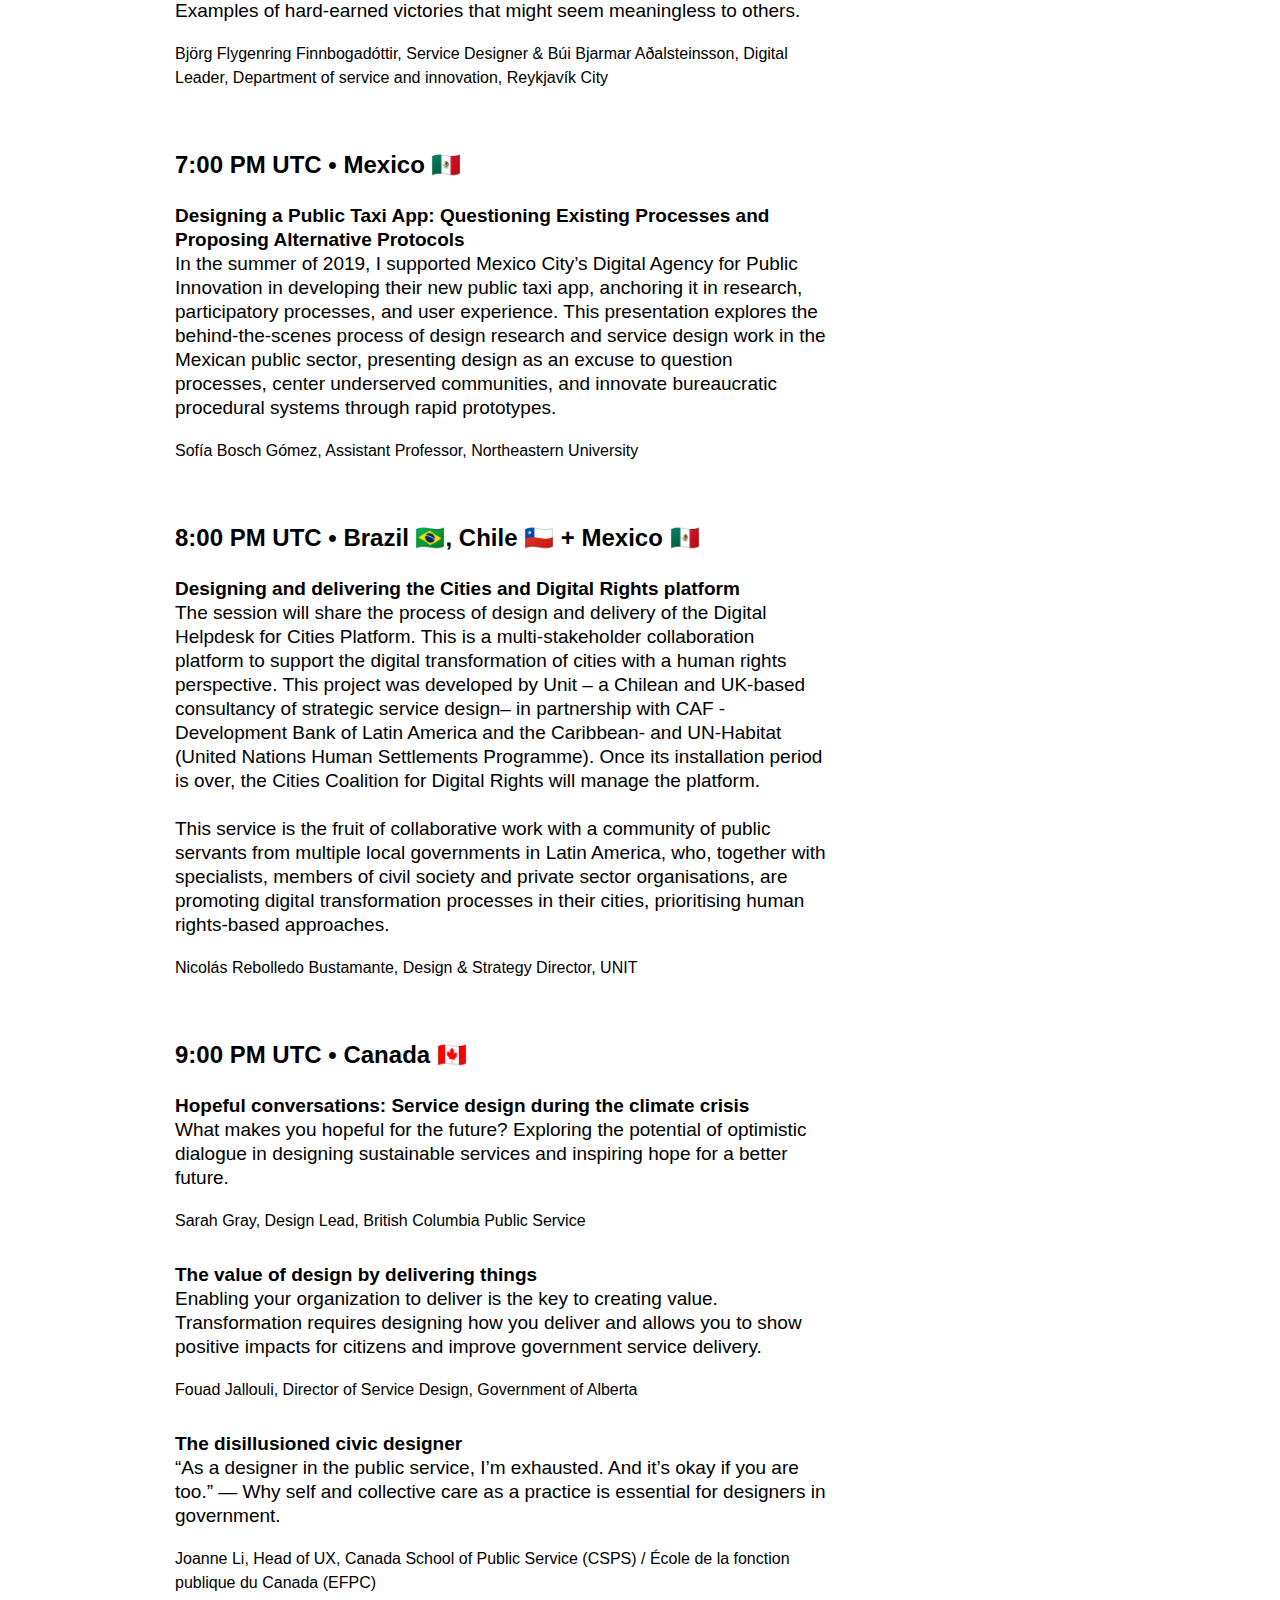
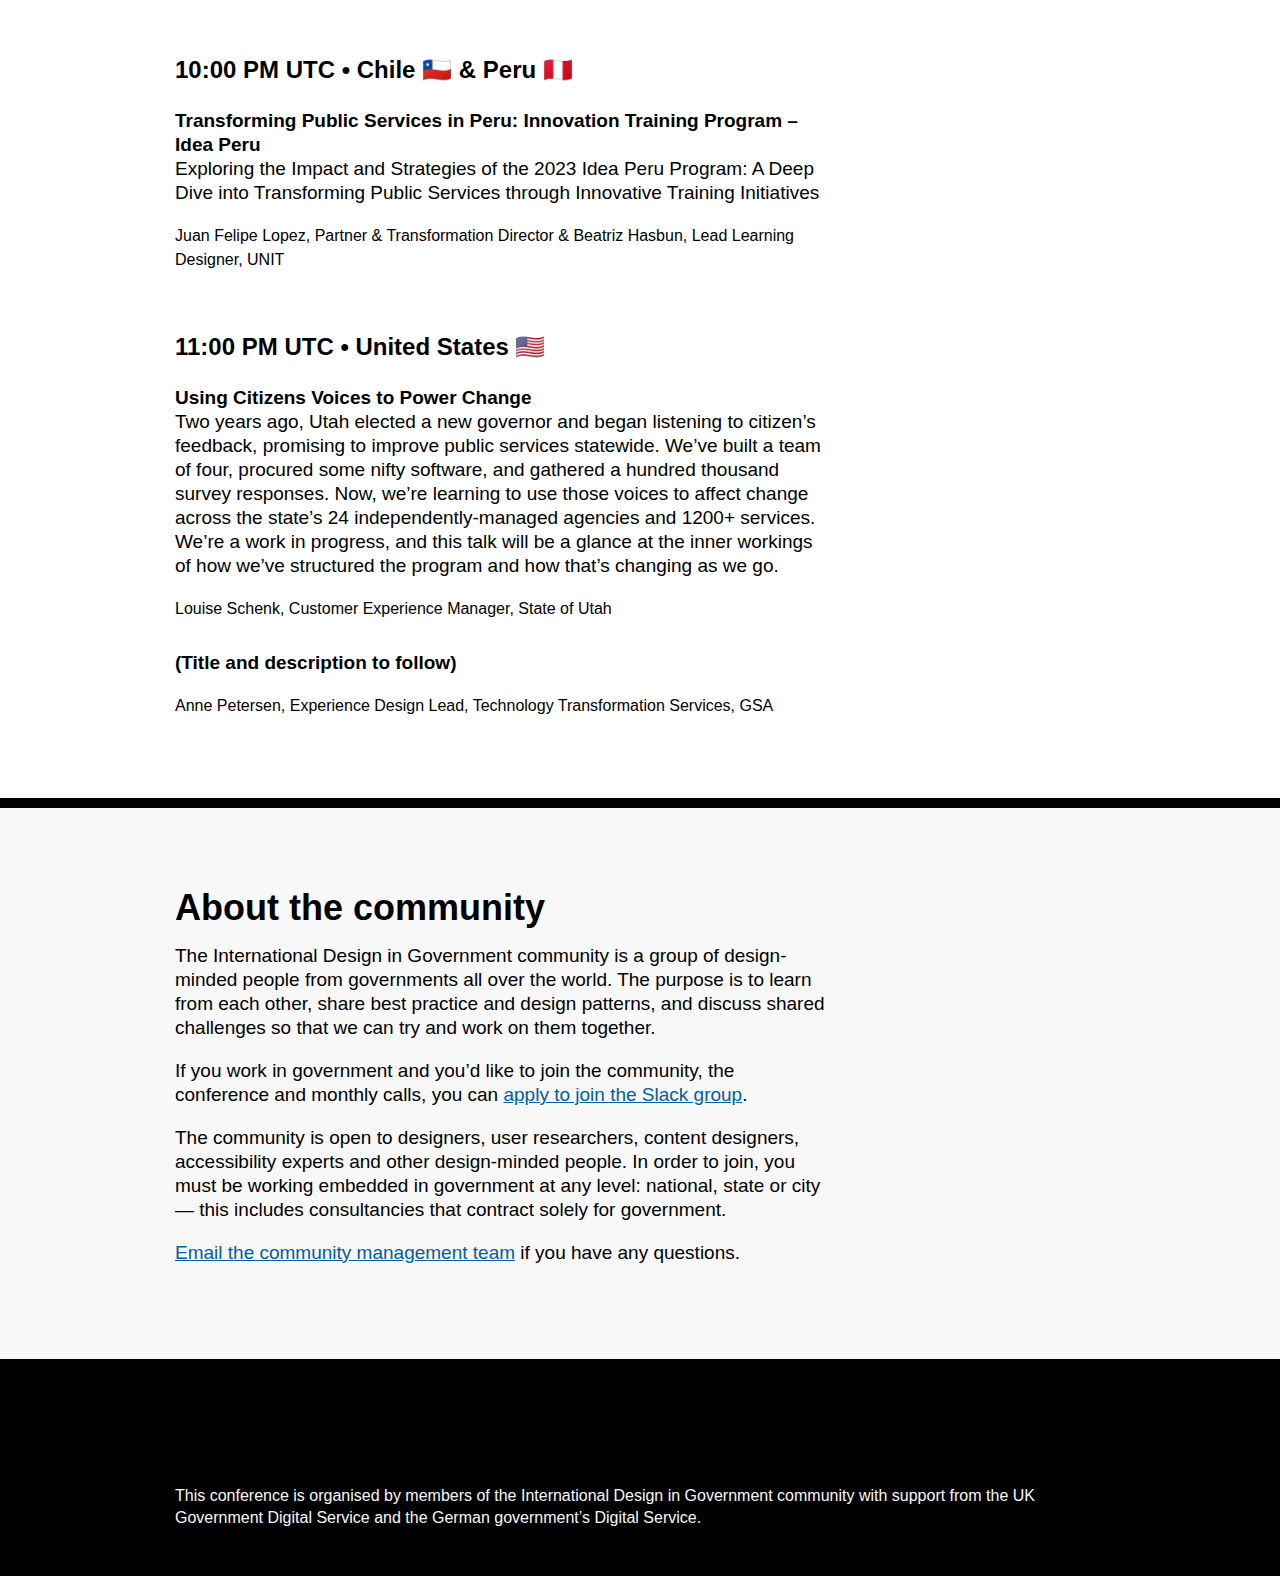
==== commit 3b592040: "Update index.html" ====
--- a/24hours/index.html
+++ b/24hours/index.html
@@ -329,7 +329,7 @@
 
 				<h3 style="margin-top: 60px;"><time datetime="2023-11-29T23:00:00+00:00">UTC 23:00</time>&nbsp;•&nbsp;United States 🇺🇸</h3>
 
-						<p><span class="font-bold">(Title and description to follow)</span></p> <p class="small-type-2">Louise Schenk, Customer Experience Manager, State of Utah</p>
+						<p><span class="font-bold">Using Citizens Voices to Power Change </span><br>Two years ago, Utah elected a new governor and began listening to citizen’s feedback, promising to improve public services statewide. We’ve built a team of four, procured some nifty software, and gathered a hundred thousand survey responses. Now, we’re learning to use those voices to affect change across the state’s 24 independently-managed agencies and 1200+ services. We’re a work in progress, and this talk will be a glance at the inner workings of how we’ve structured the program and how that’s changing as we go.</p> <p class="small-type-2">Louise Schenk, Customer Experience Manager, State of Utah</p>
 				
 						<p><span class="font-bold">(Title and description to follow)</span></p> <p class="small-type-2">Anne Petersen, Experience Design Lead, Technology Transformation Services, GSA</p>
 				
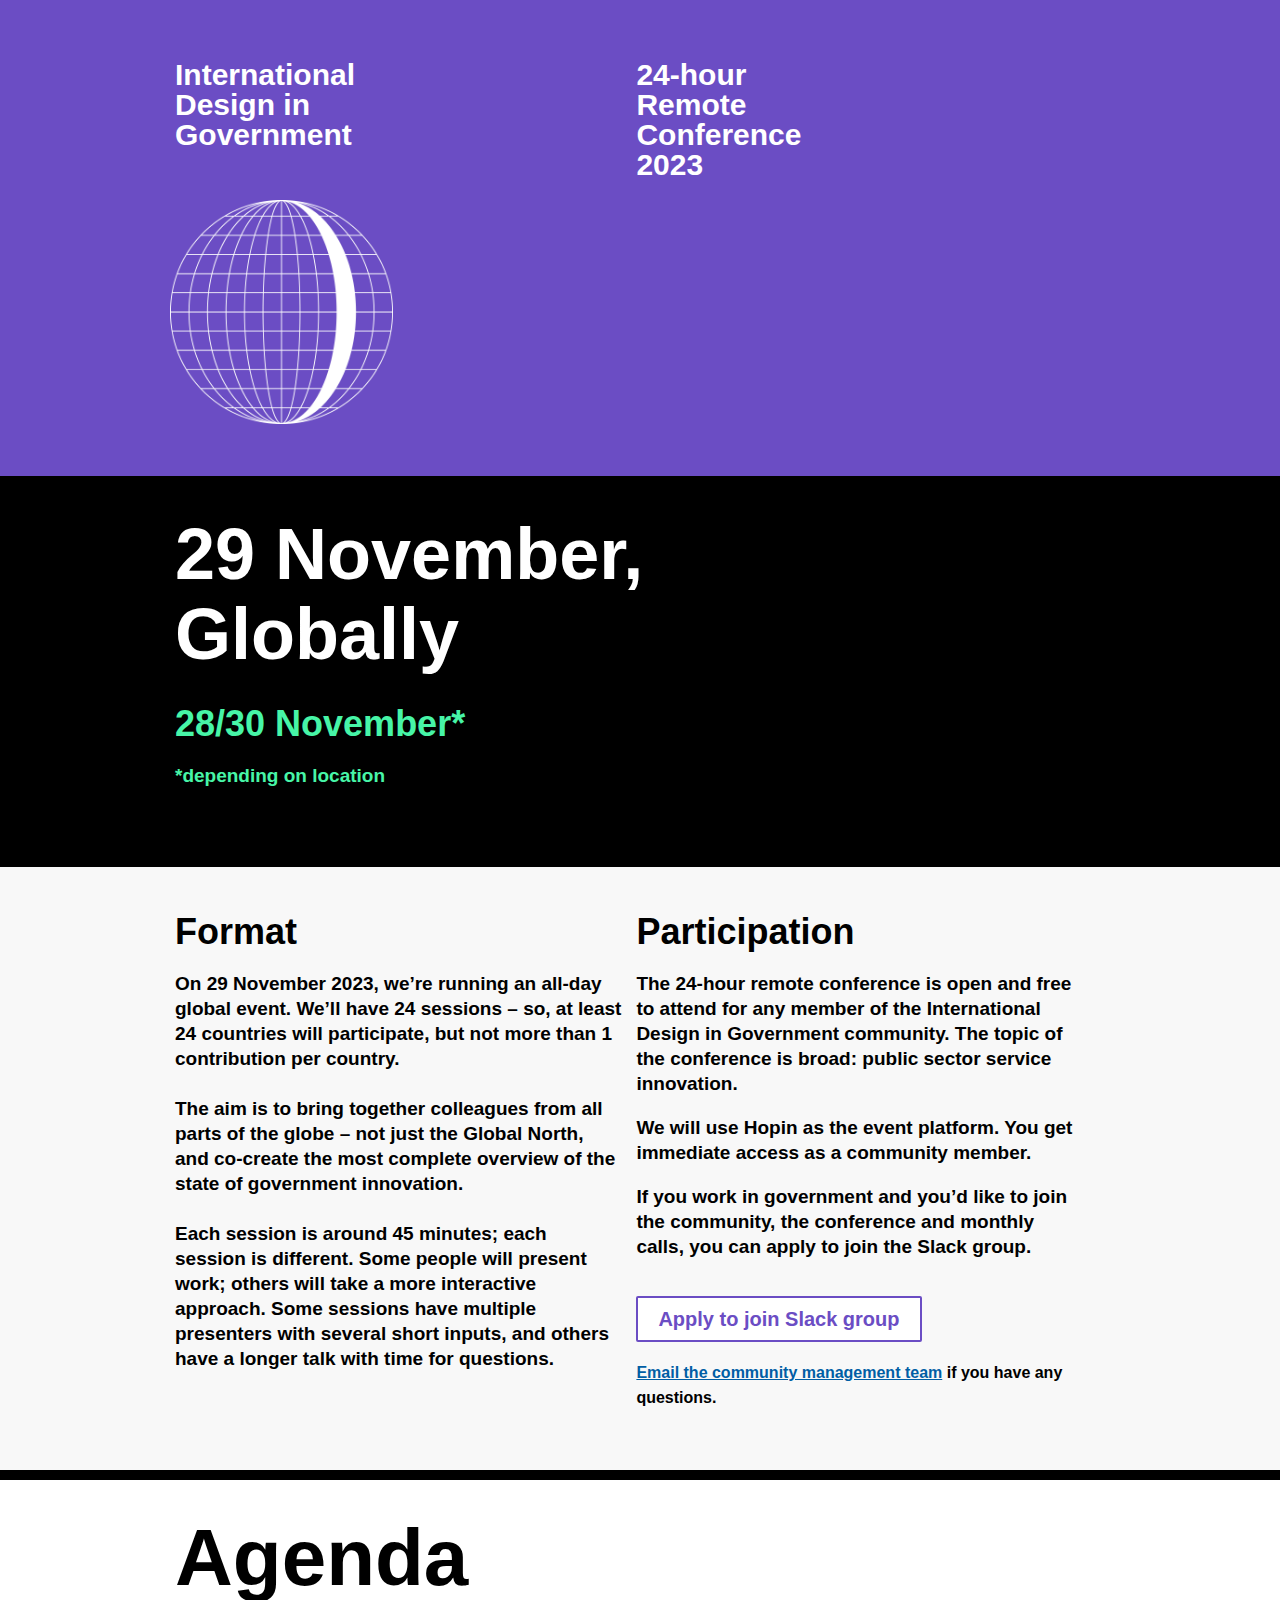
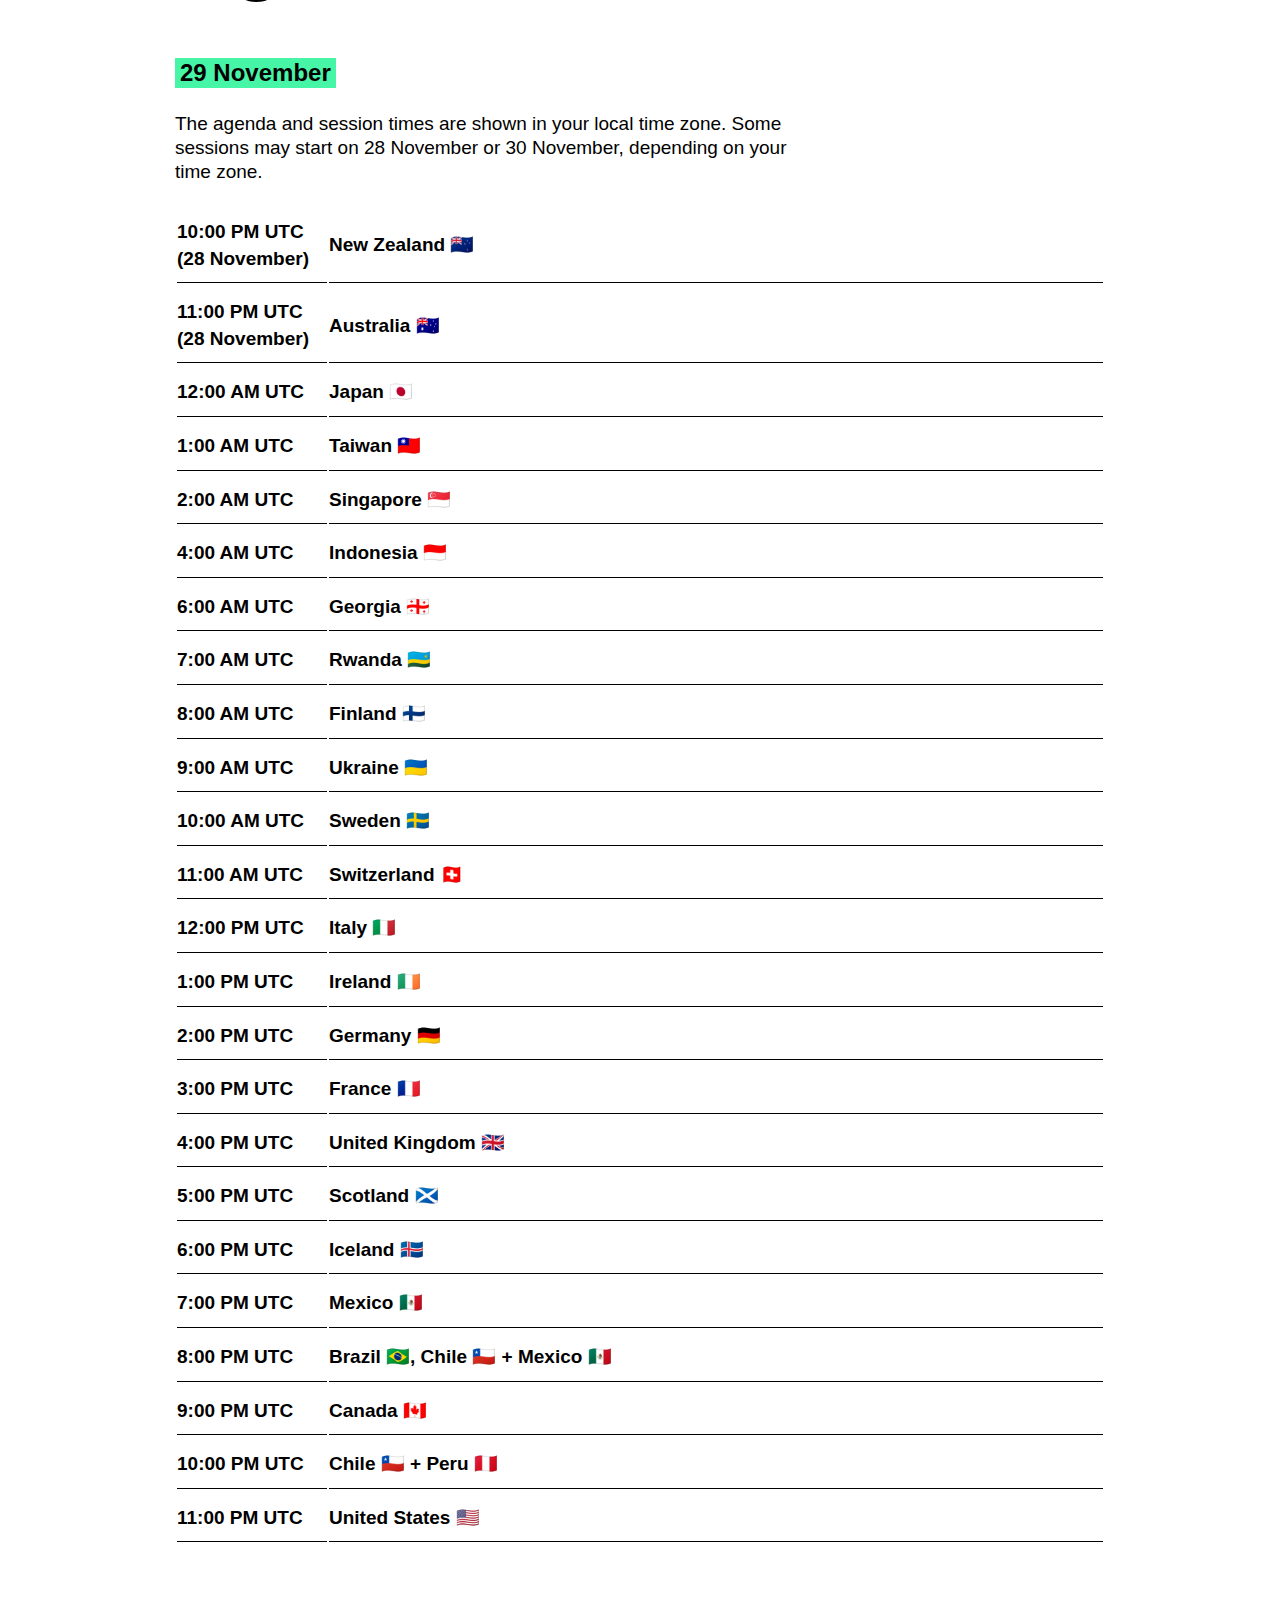
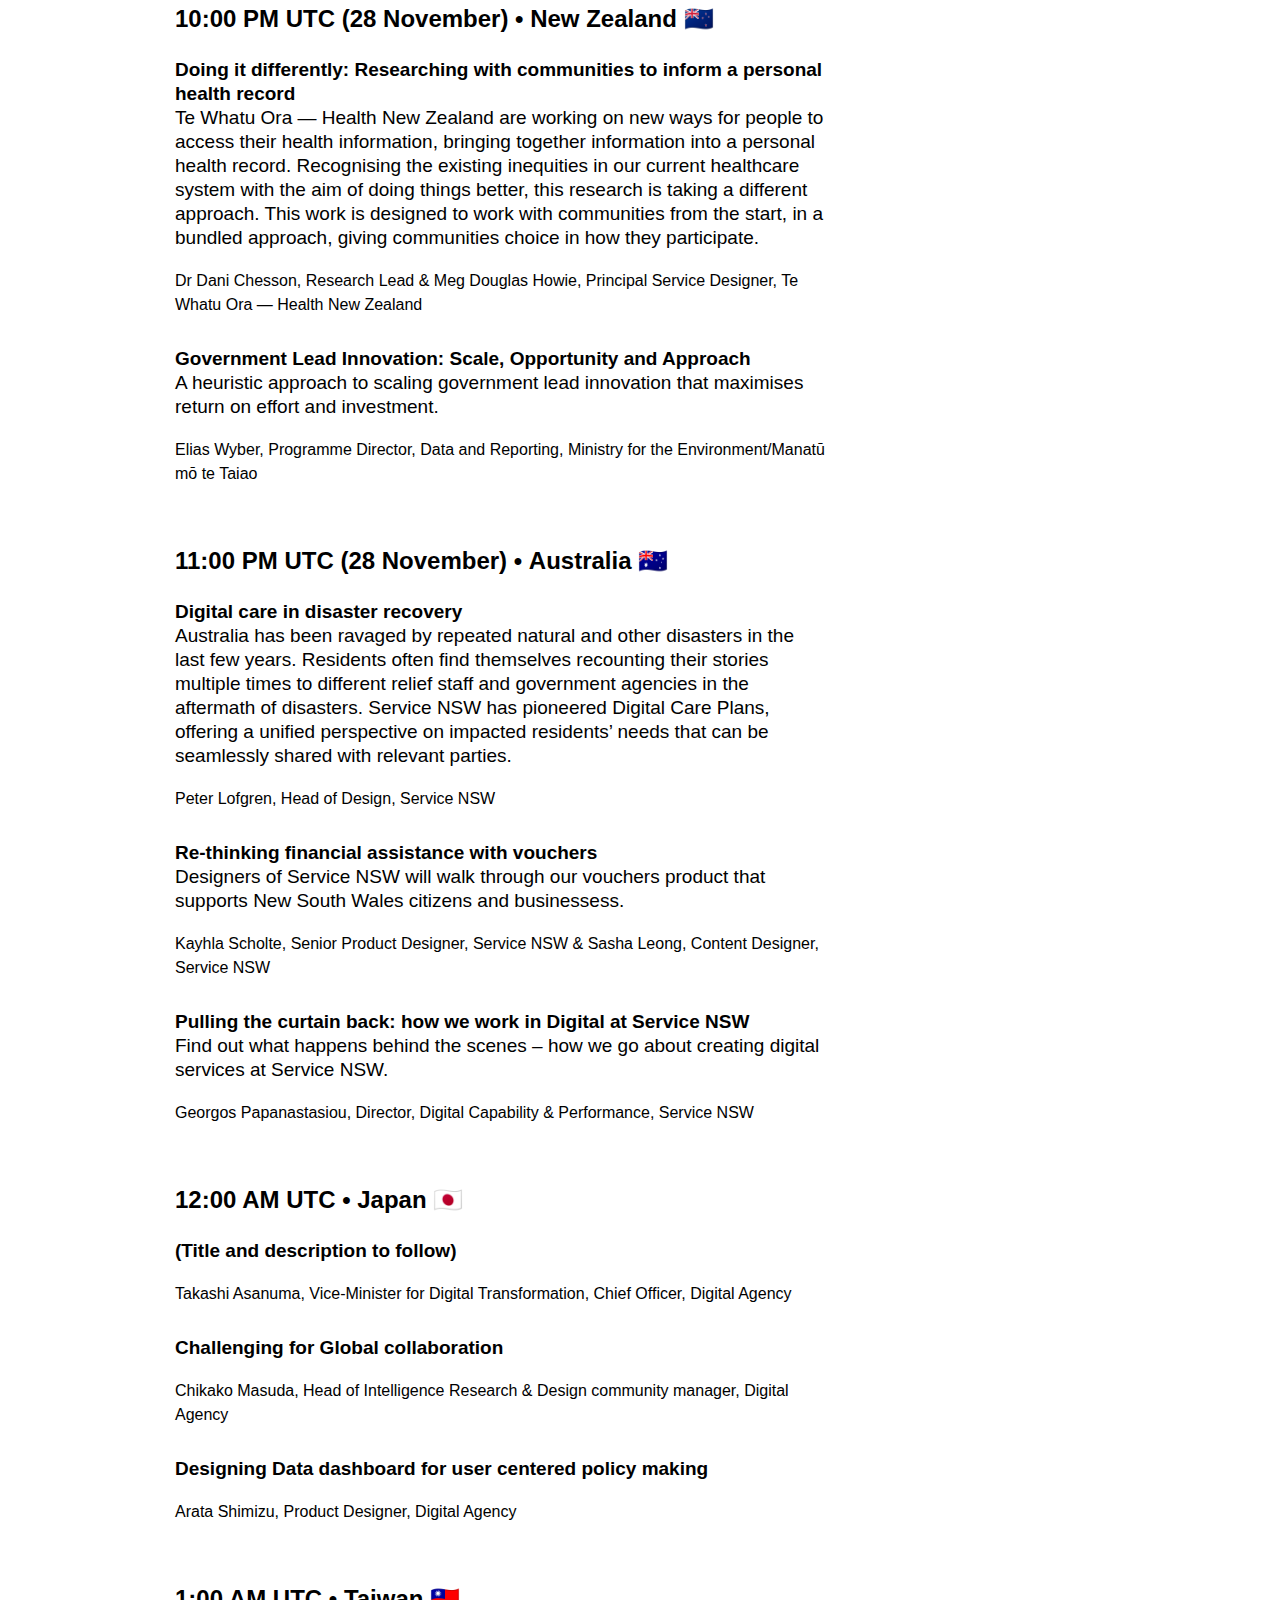
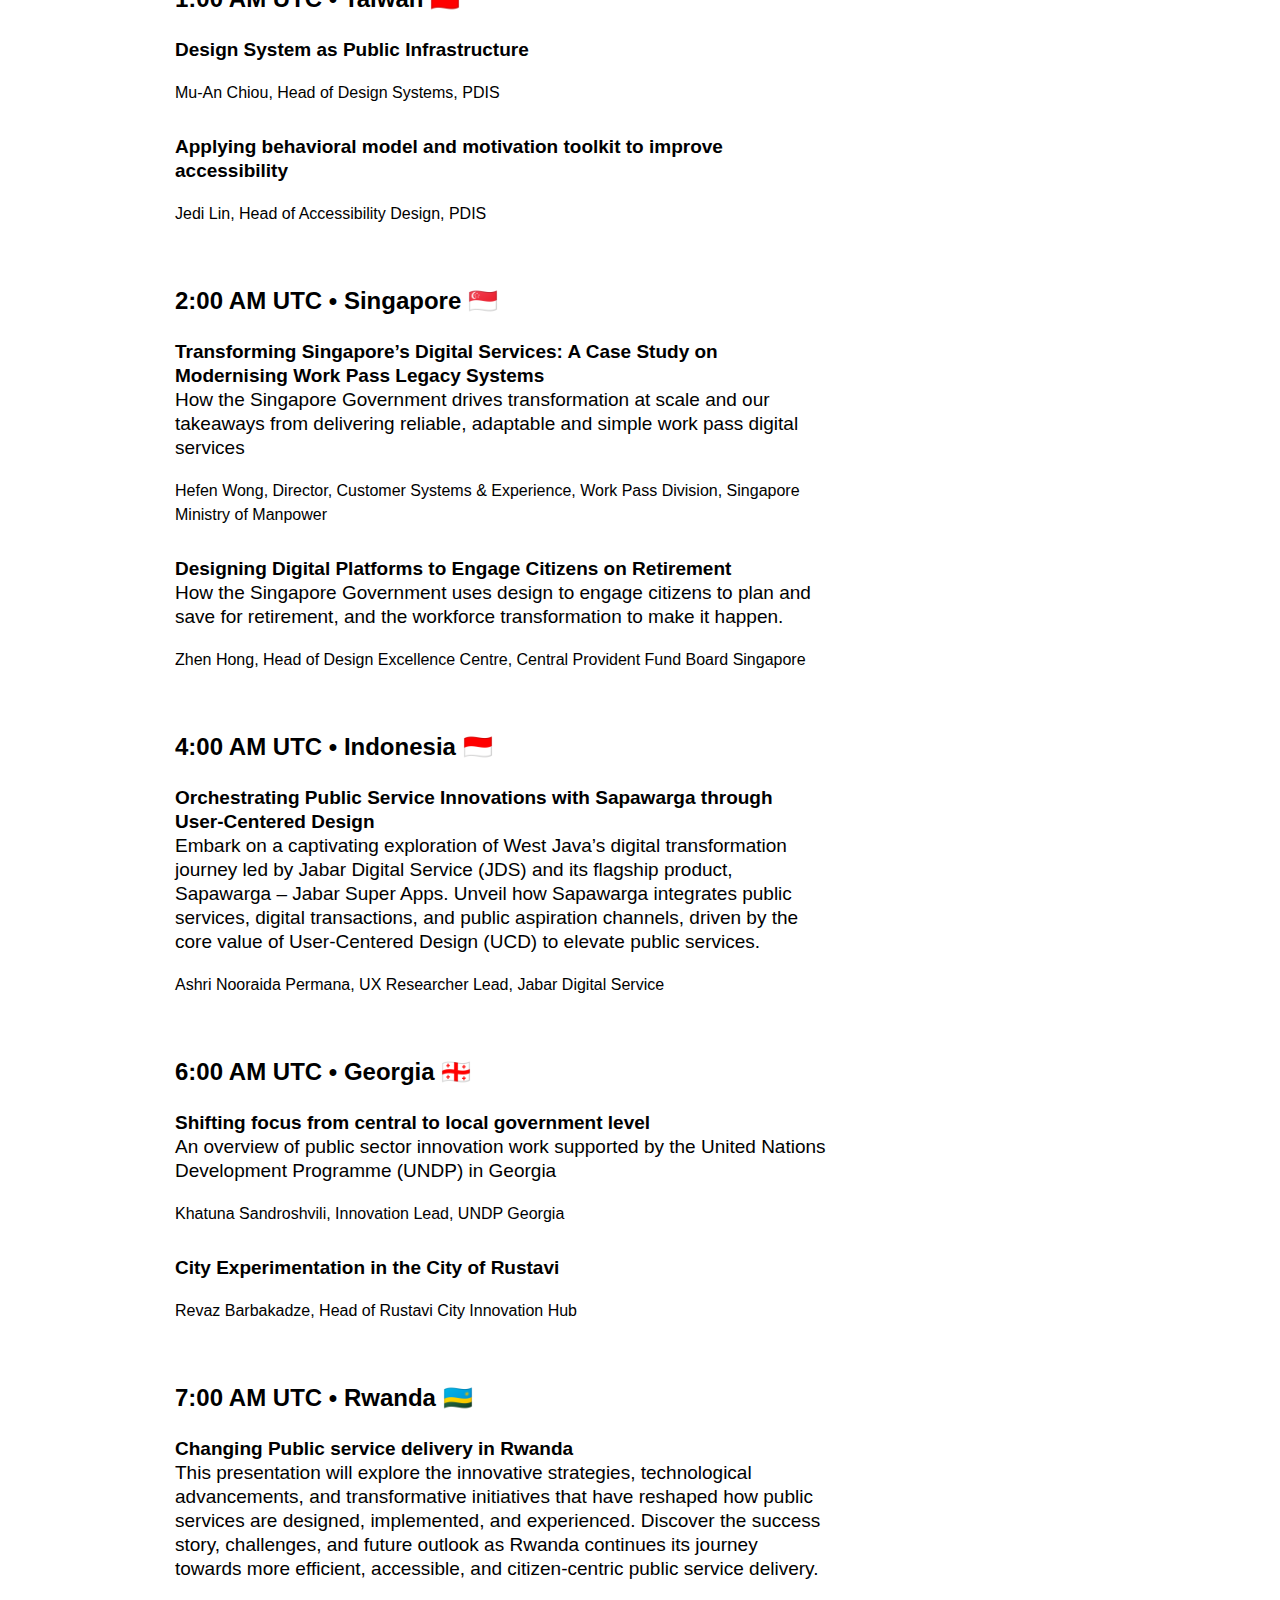
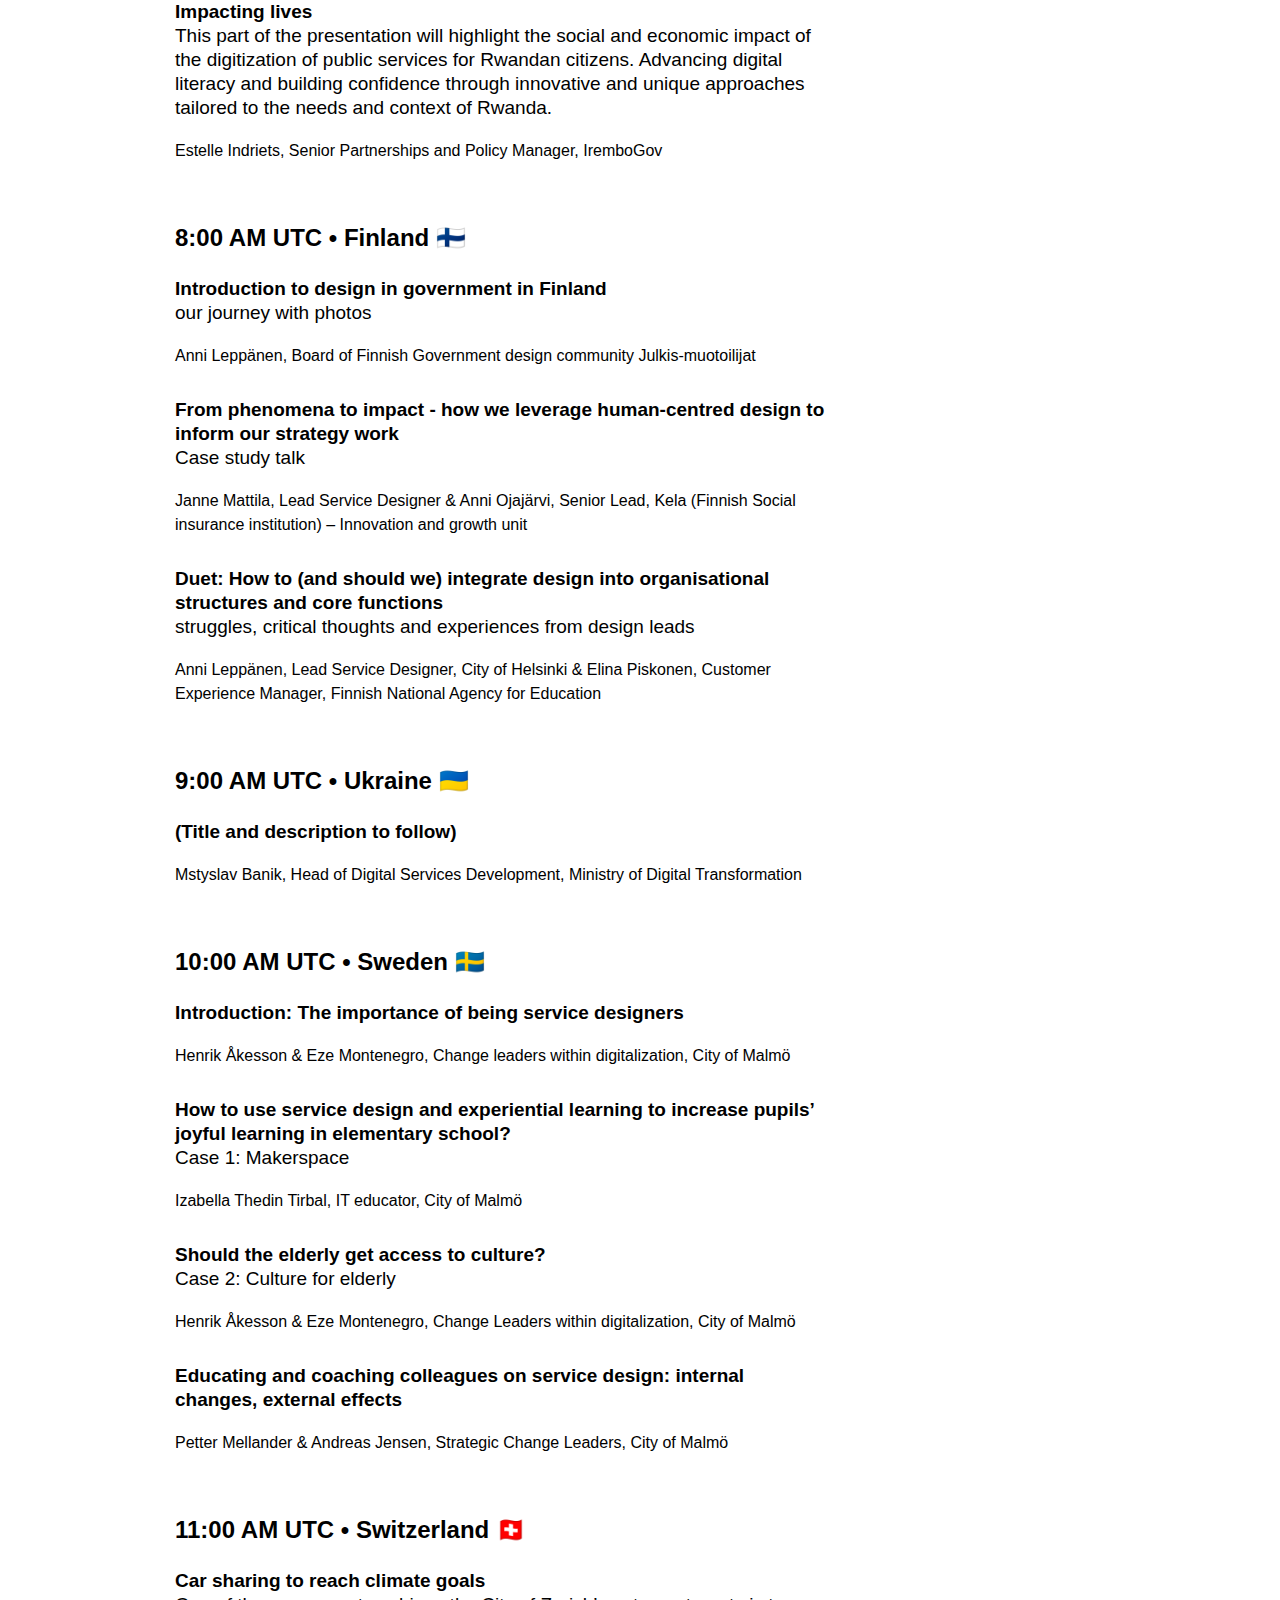
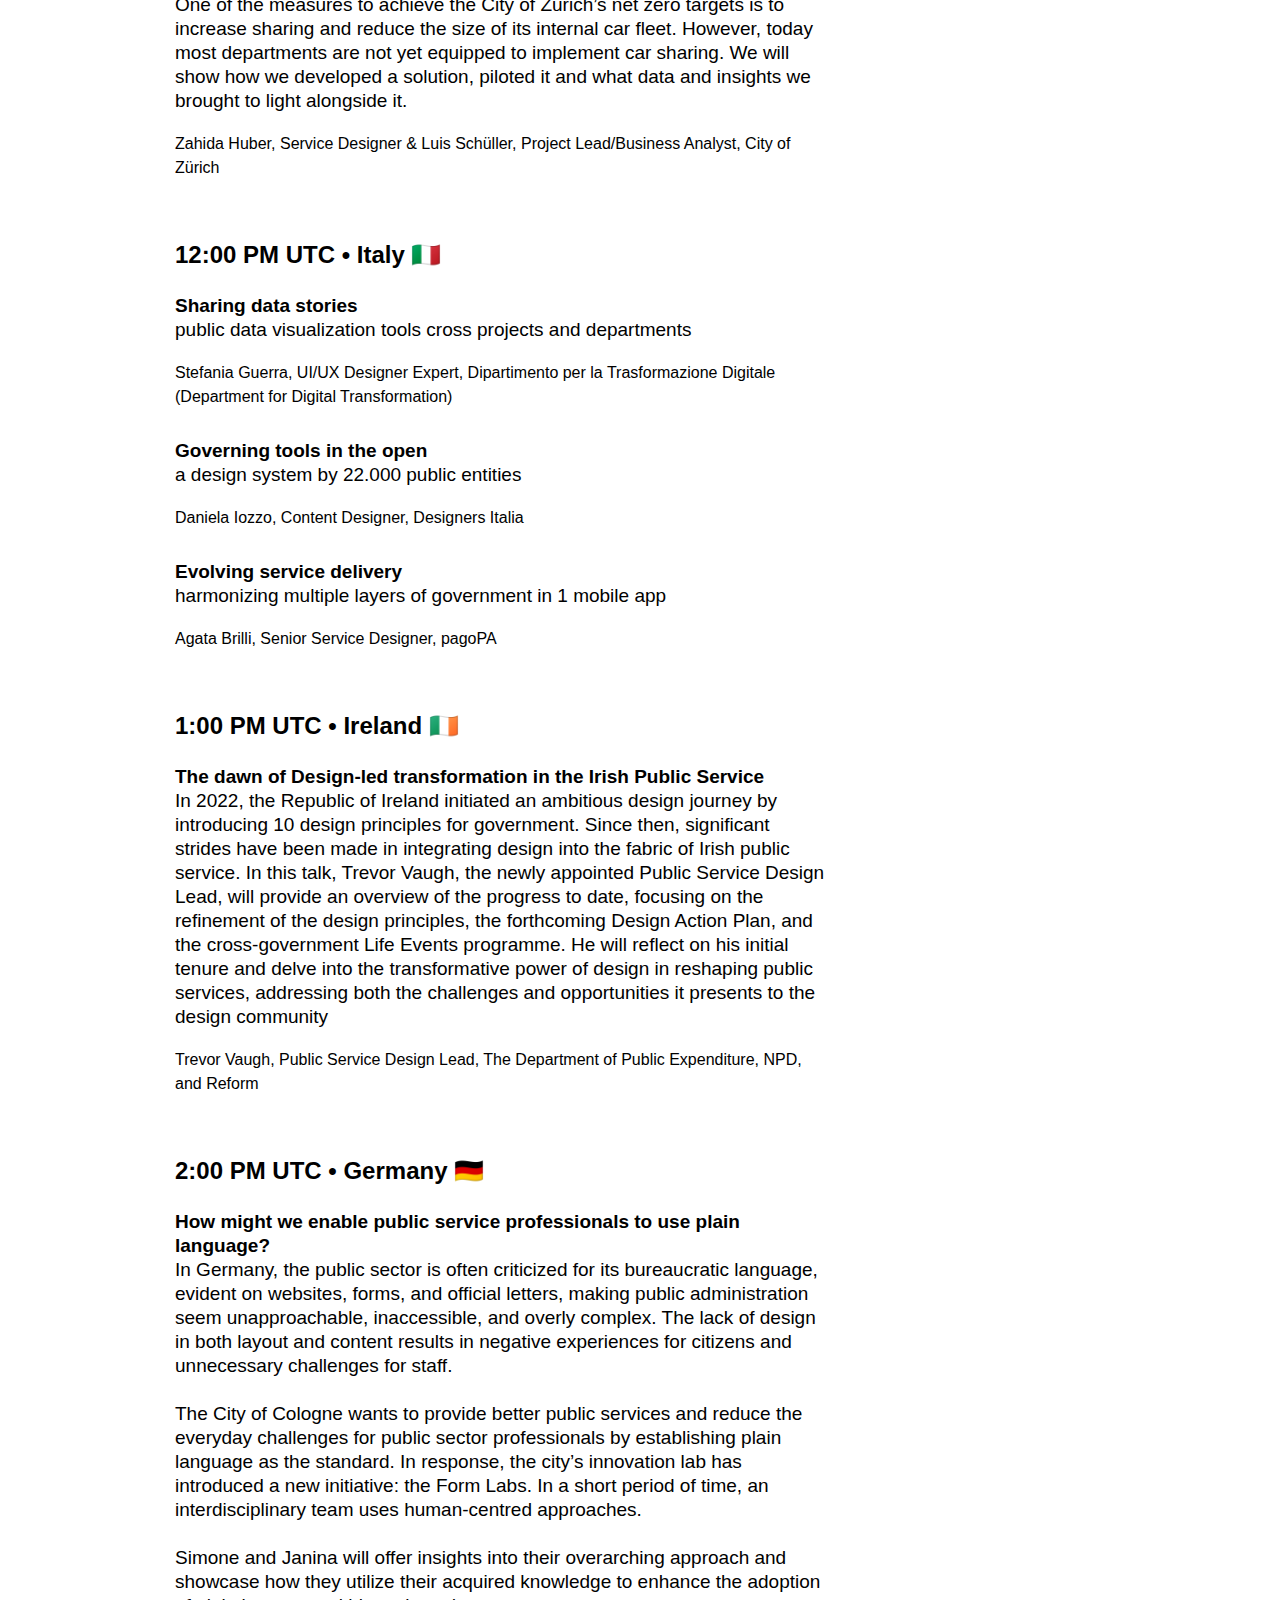
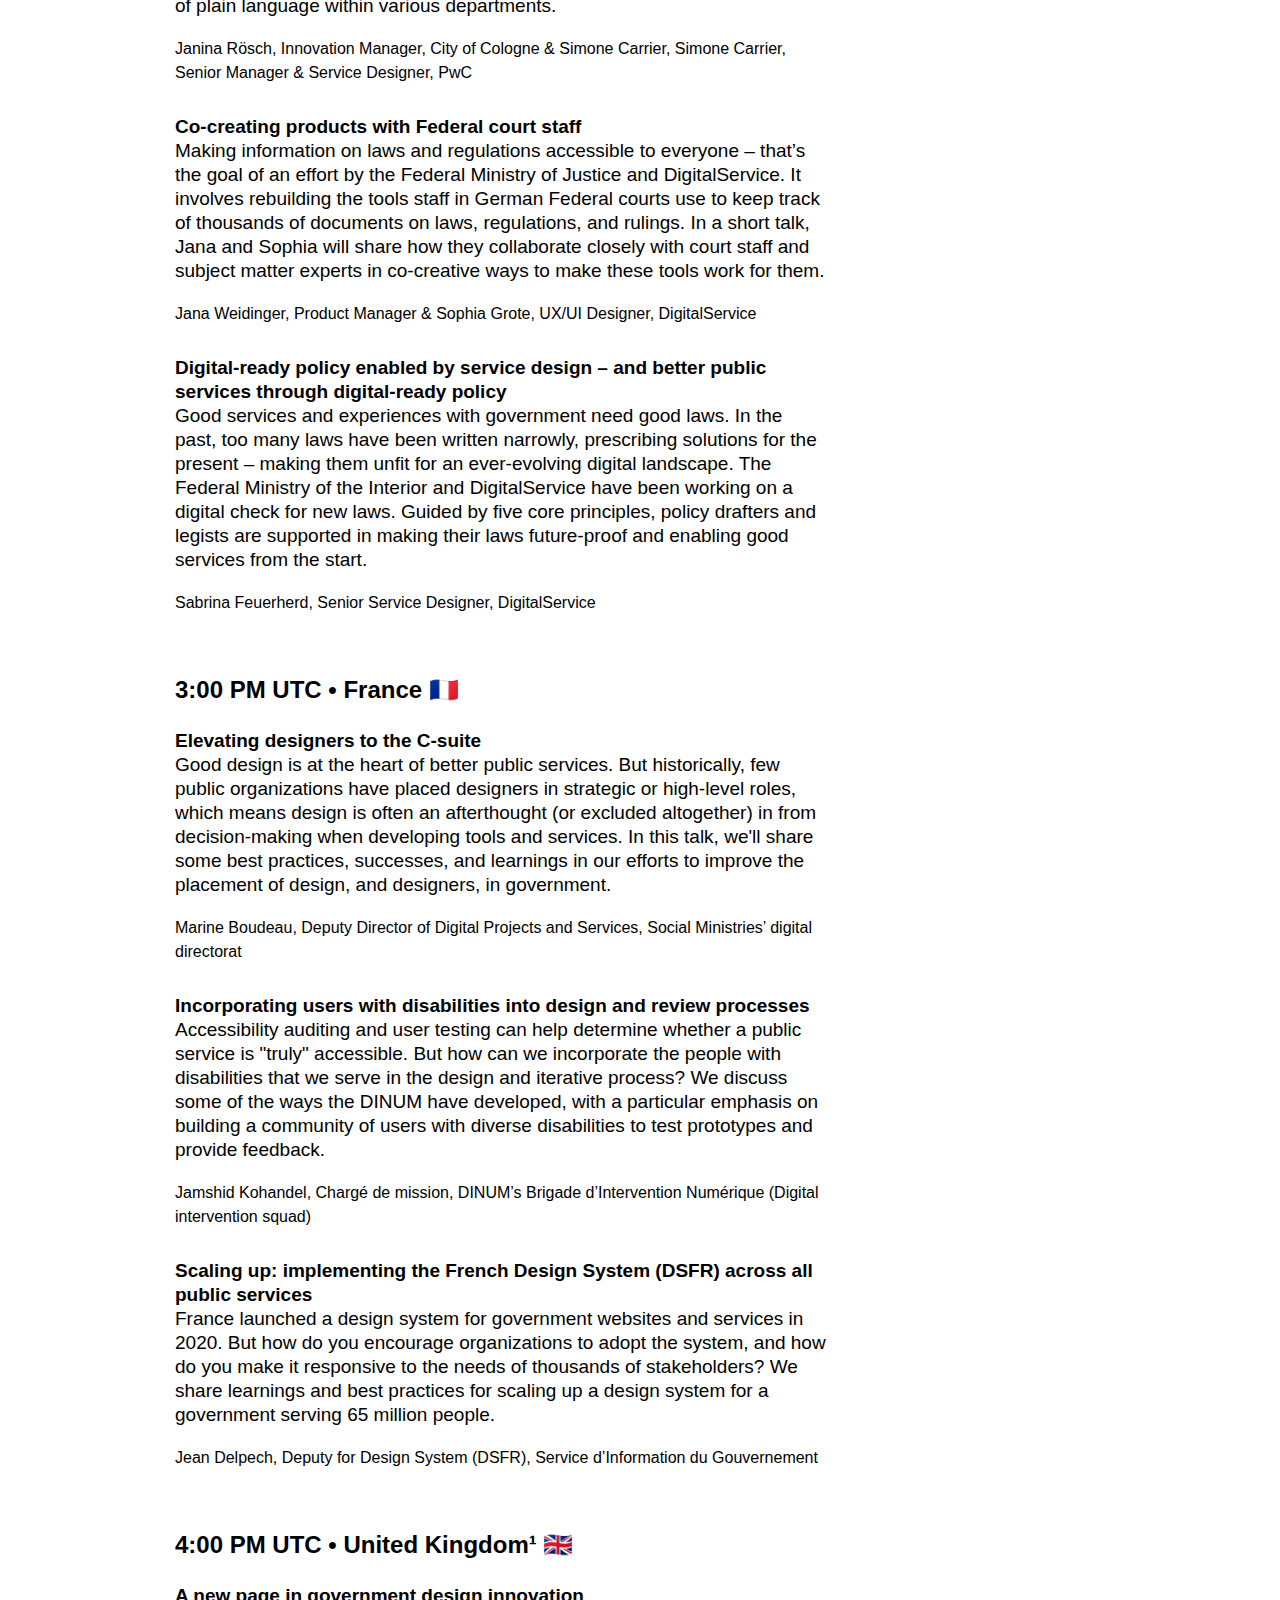
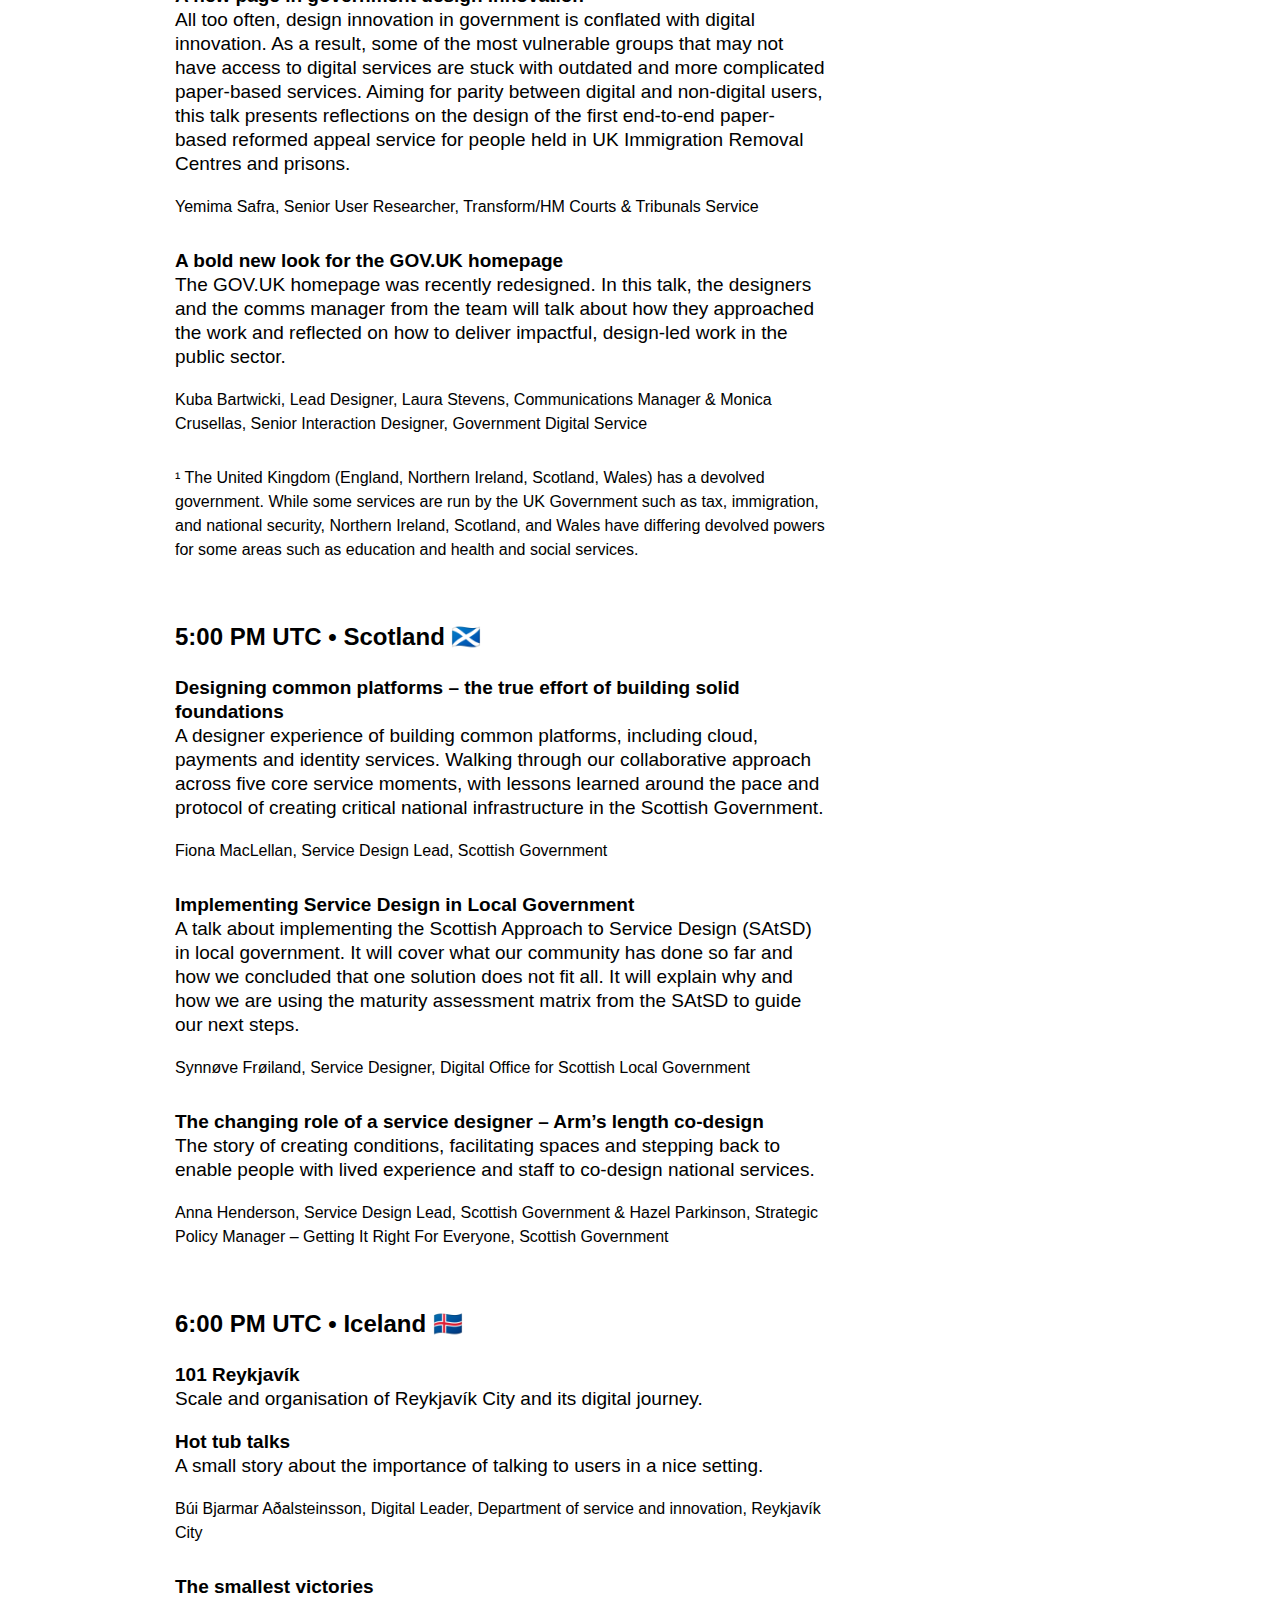
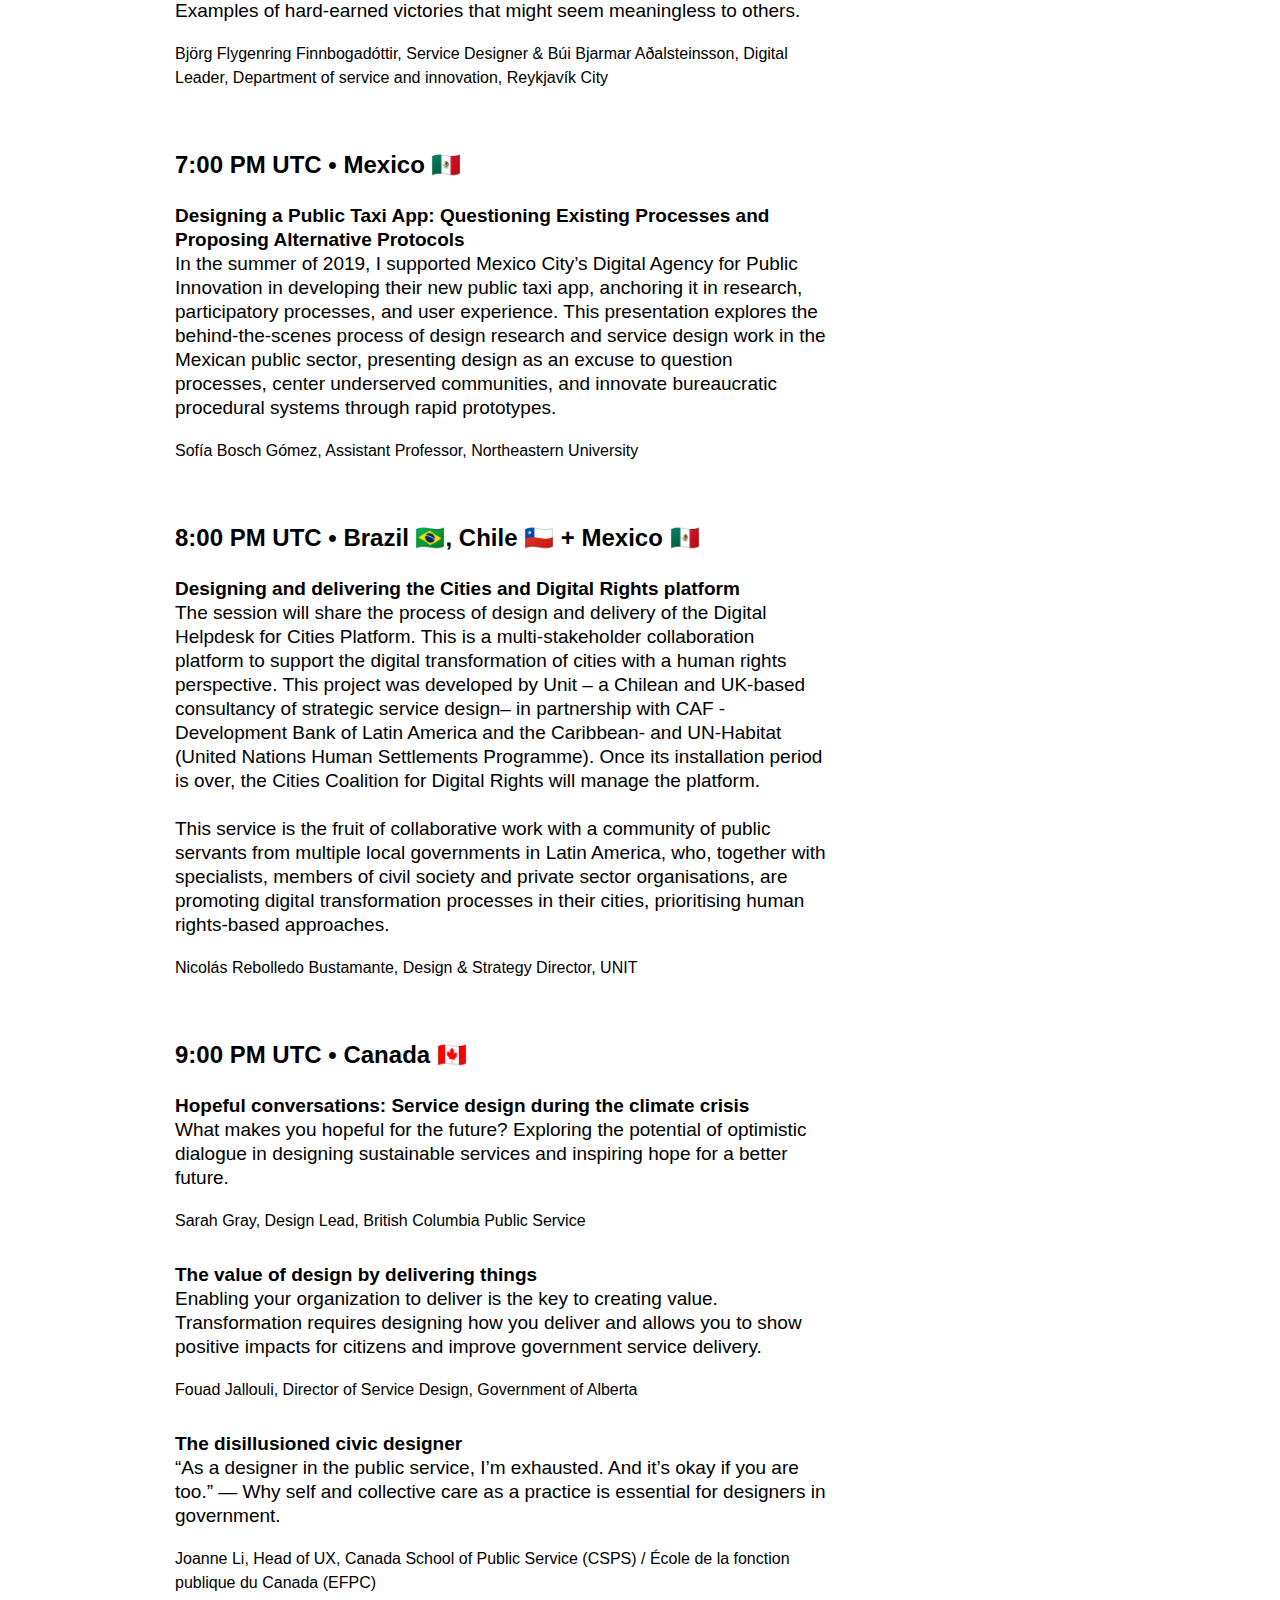
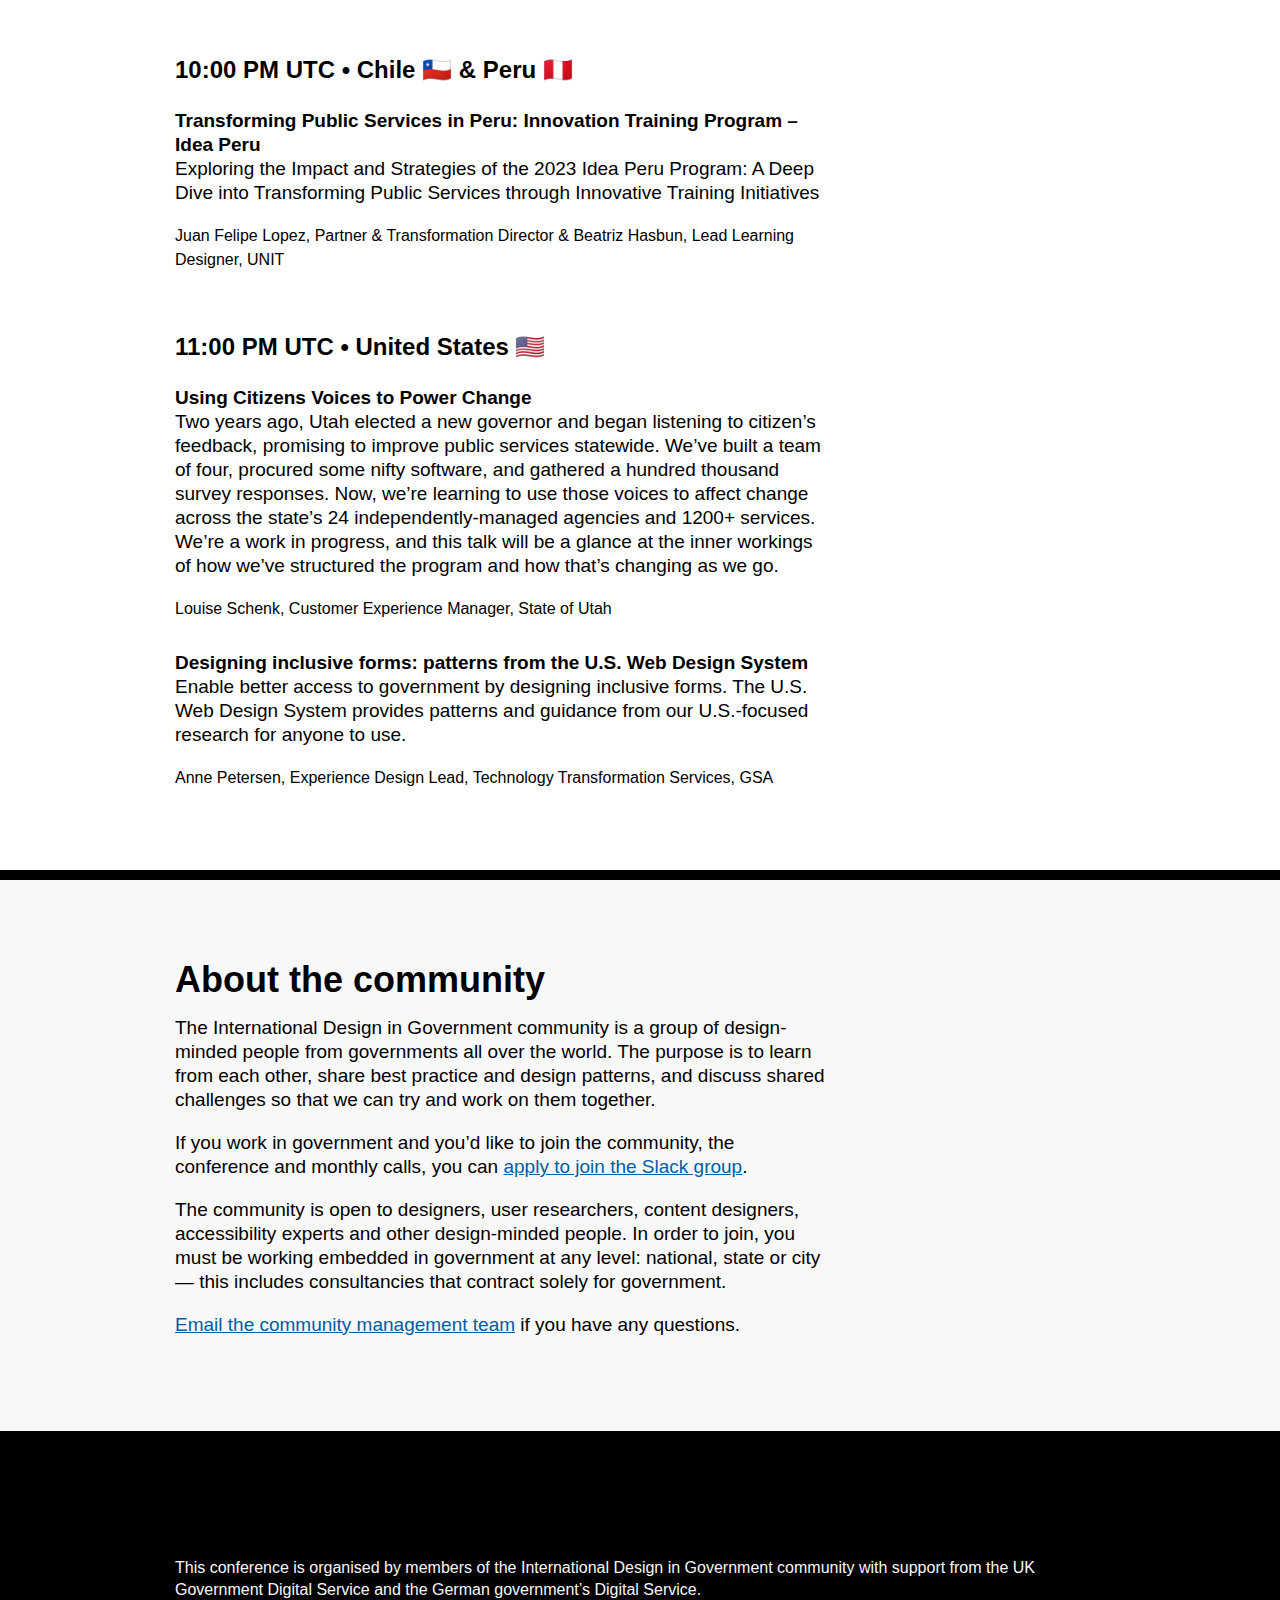
==== commit bce78138: "Update index.html" ====
--- a/24hours/index.html
+++ b/24hours/index.html
@@ -331,7 +331,7 @@
 
 						<p><span class="font-bold">Using Citizens Voices to Power Change </span><br>Two years ago, Utah elected a new governor and began listening to citizen’s feedback, promising to improve public services statewide. We’ve built a team of four, procured some nifty software, and gathered a hundred thousand survey responses. Now, we’re learning to use those voices to affect change across the state’s 24 independently-managed agencies and 1200+ services. We’re a work in progress, and this talk will be a glance at the inner workings of how we’ve structured the program and how that’s changing as we go.</p> <p class="small-type-2">Louise Schenk, Customer Experience Manager, State of Utah</p>
 				
-						<p><span class="font-bold">(Title and description to follow)</span></p> <p class="small-type-2">Anne Petersen, Experience Design Lead, Technology Transformation Services, GSA</p>
+						<p><span class="font-bold">Designing inclusive forms: patterns from the U.S. Web Design System</span><br>Enable better access to government by designing inclusive forms. The U.S. Web Design System provides patterns and guidance from our U.S.-focused research for anyone to use.</p> <p class="small-type-2">Anne Petersen, Experience Design Lead, Technology Transformation Services, GSA</p>
 				
 			</div>
 	</div>
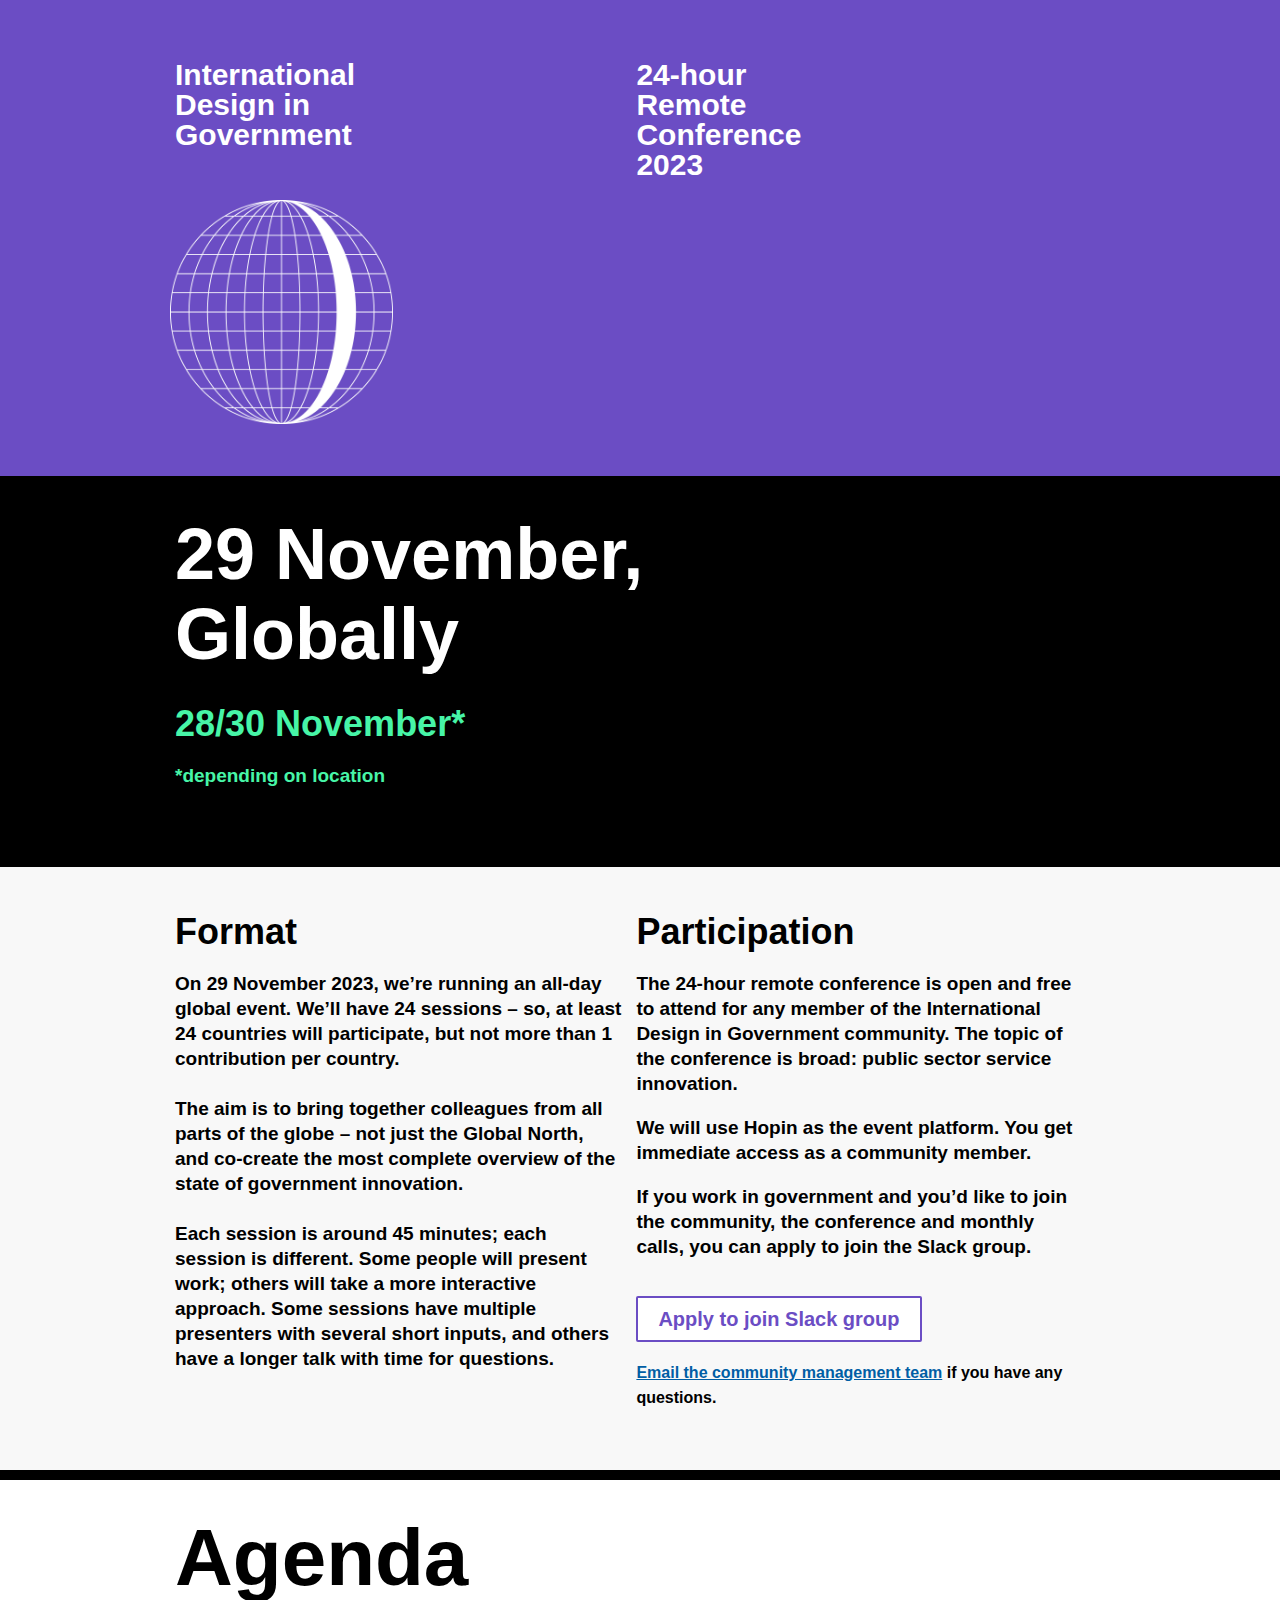
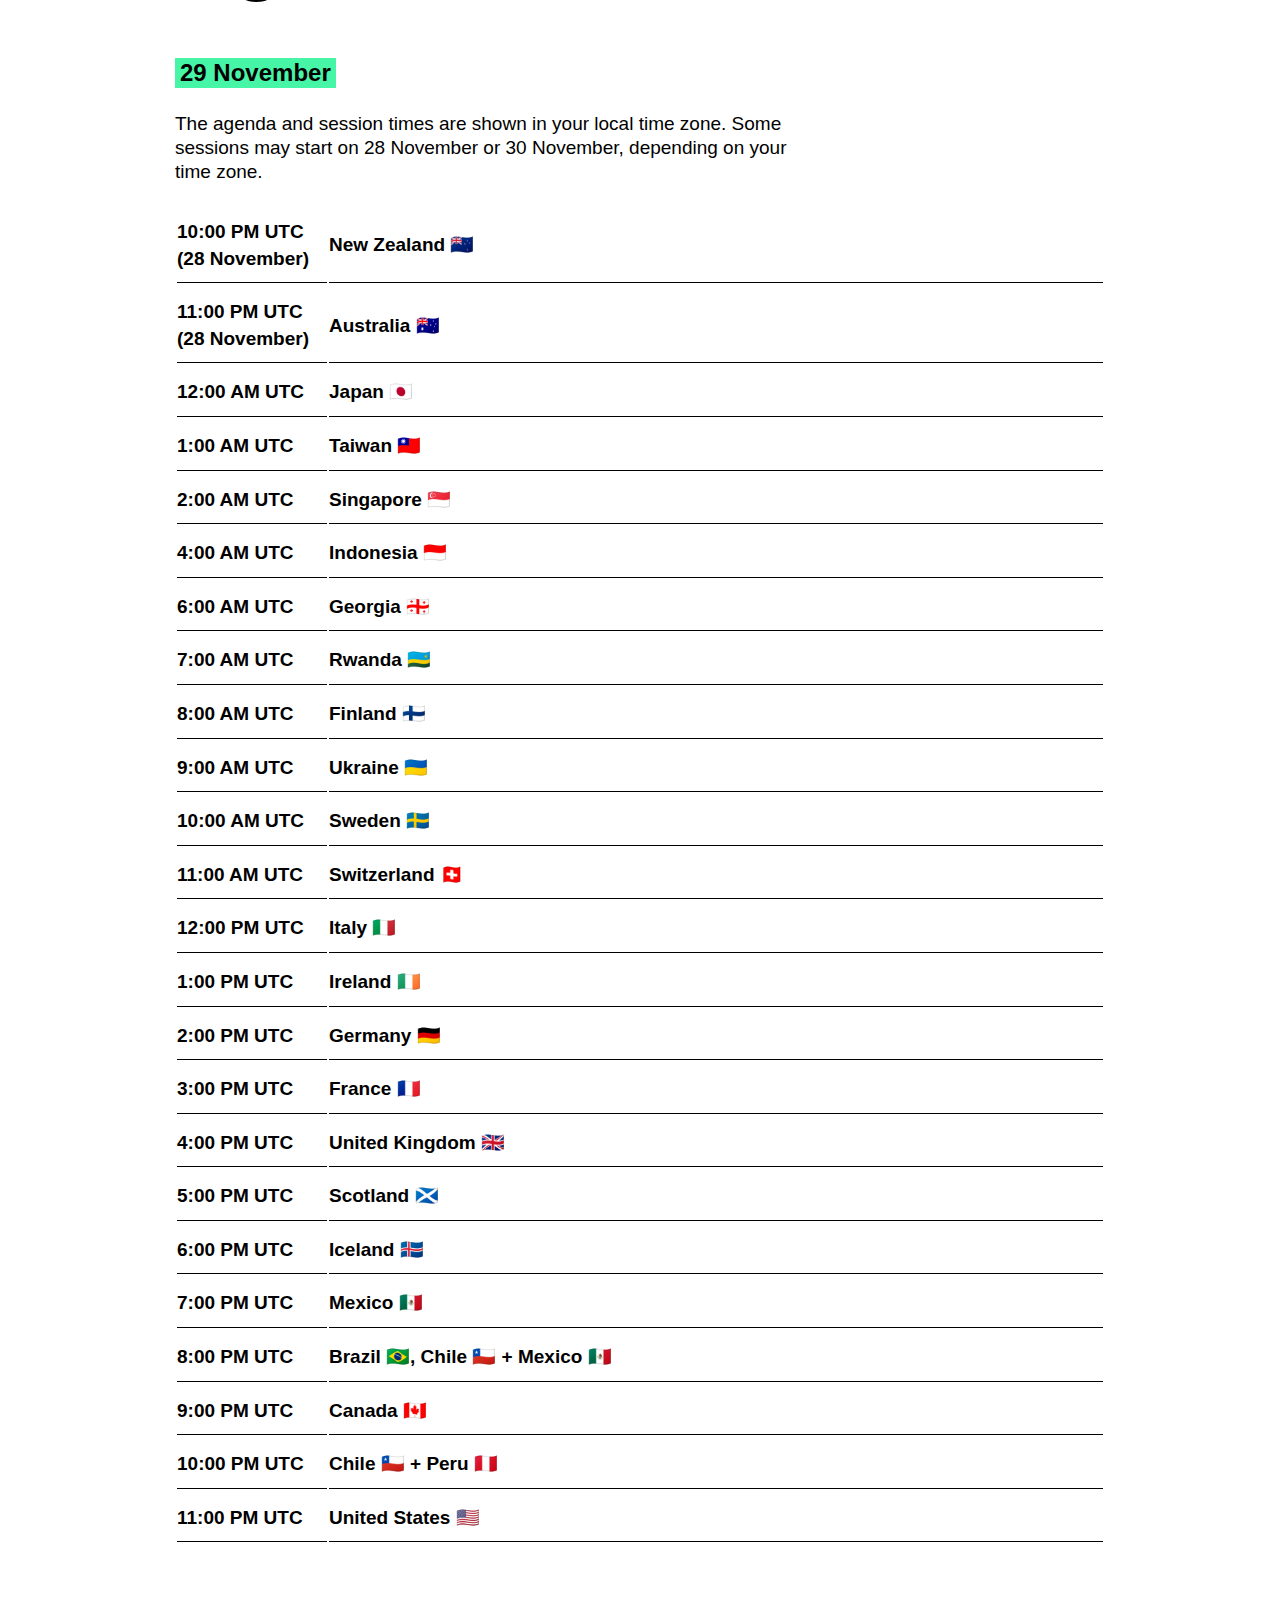
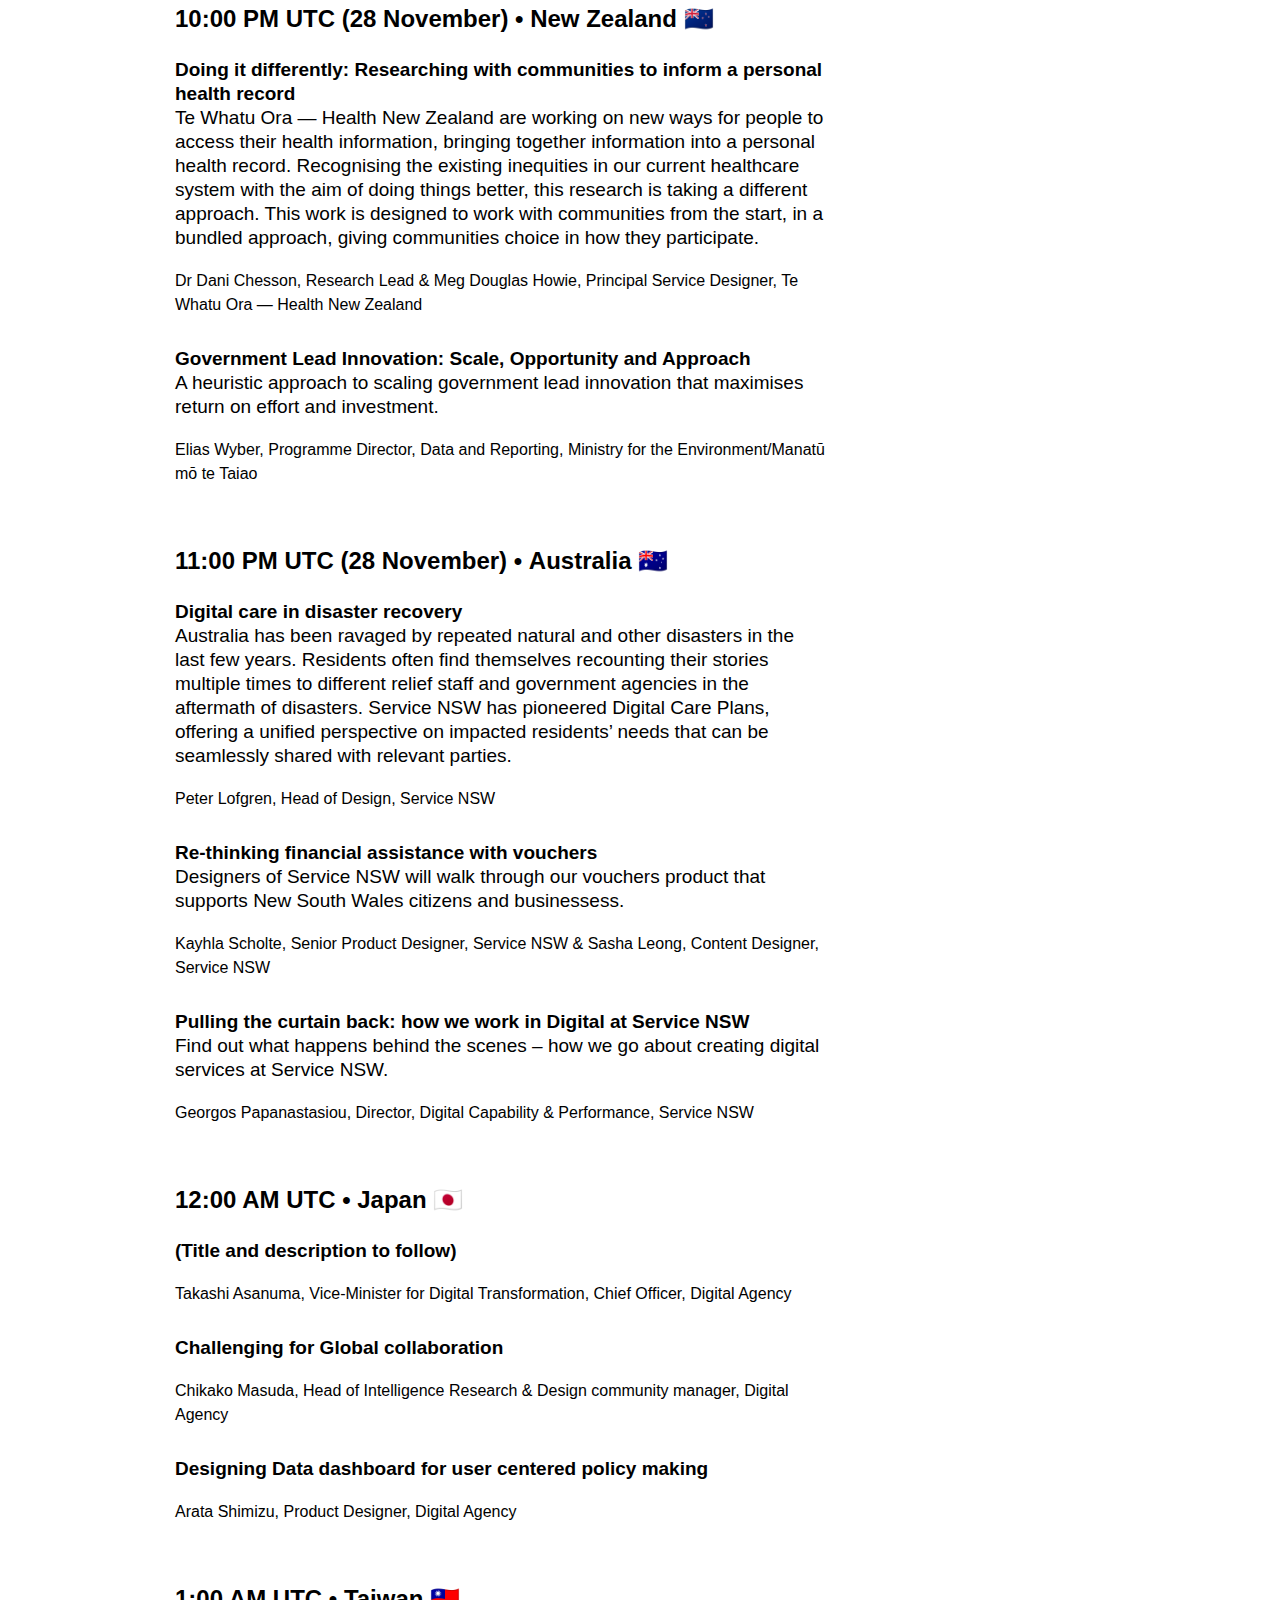
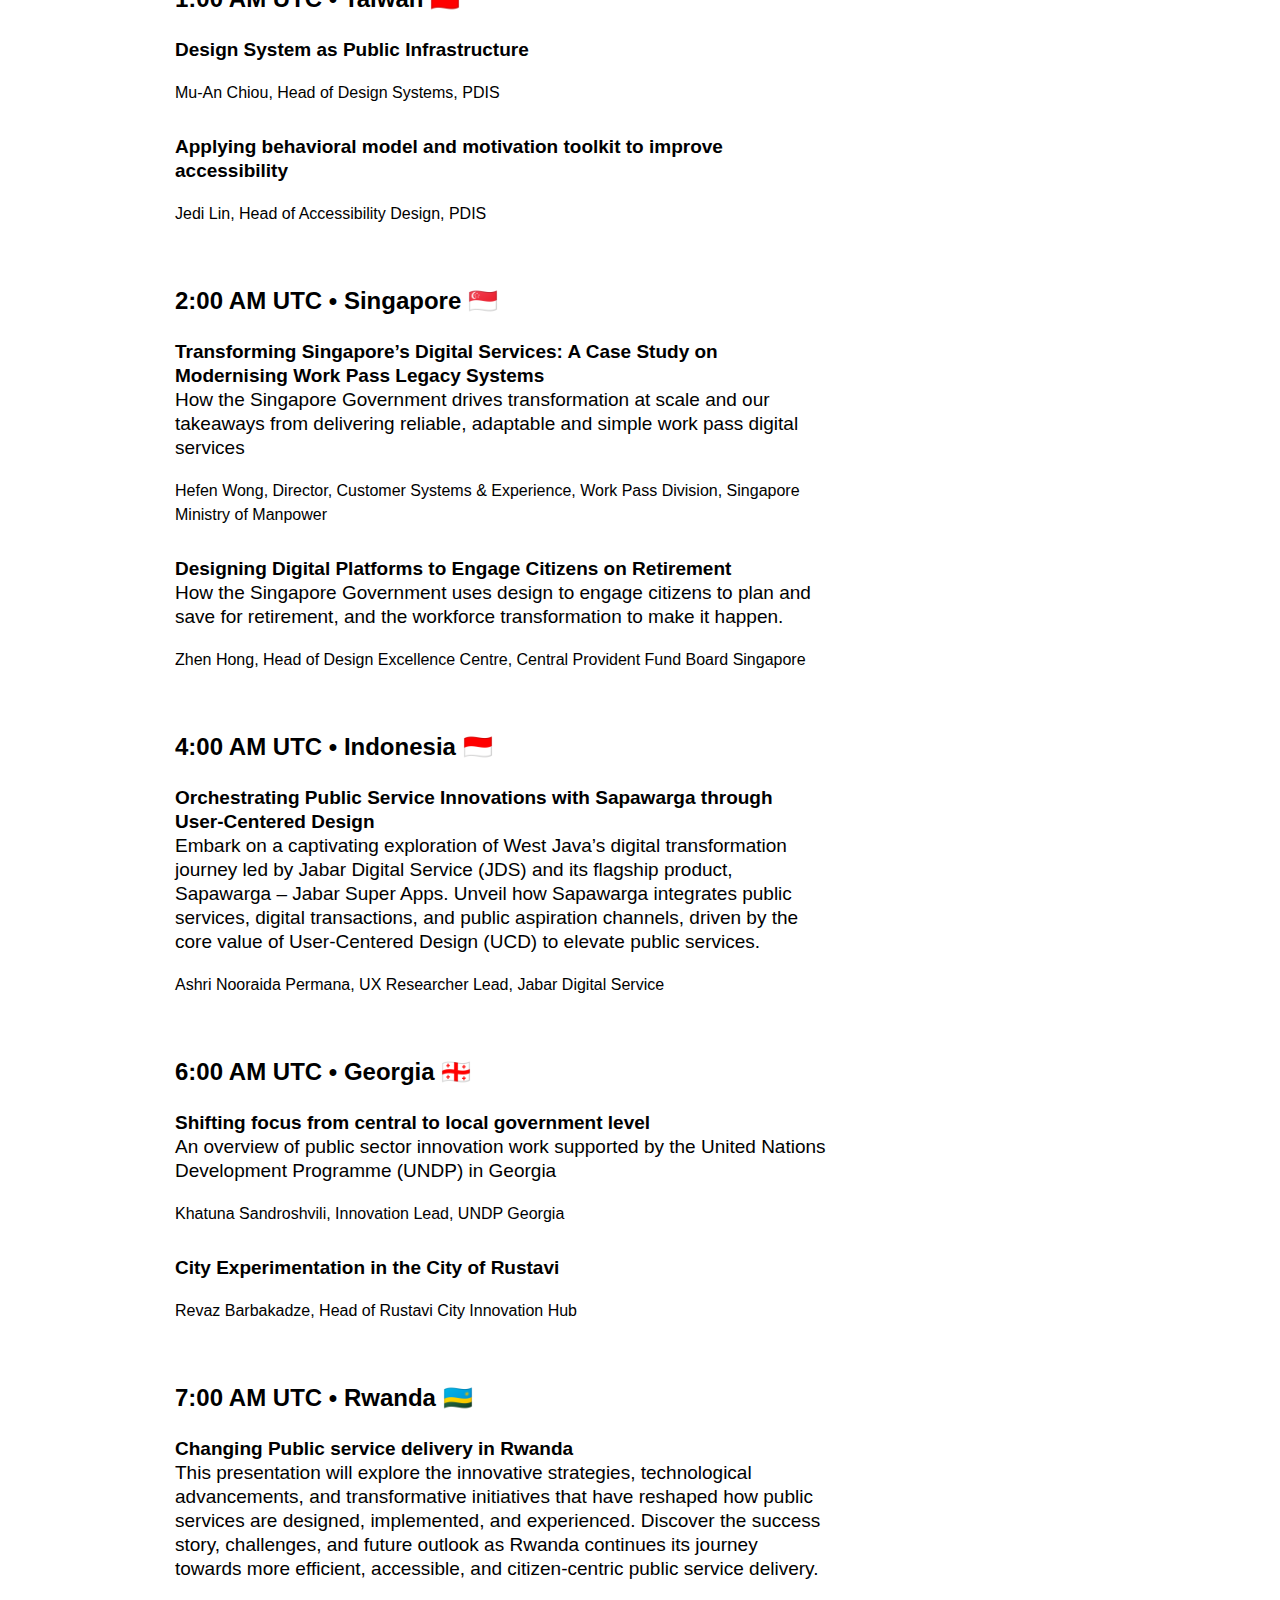
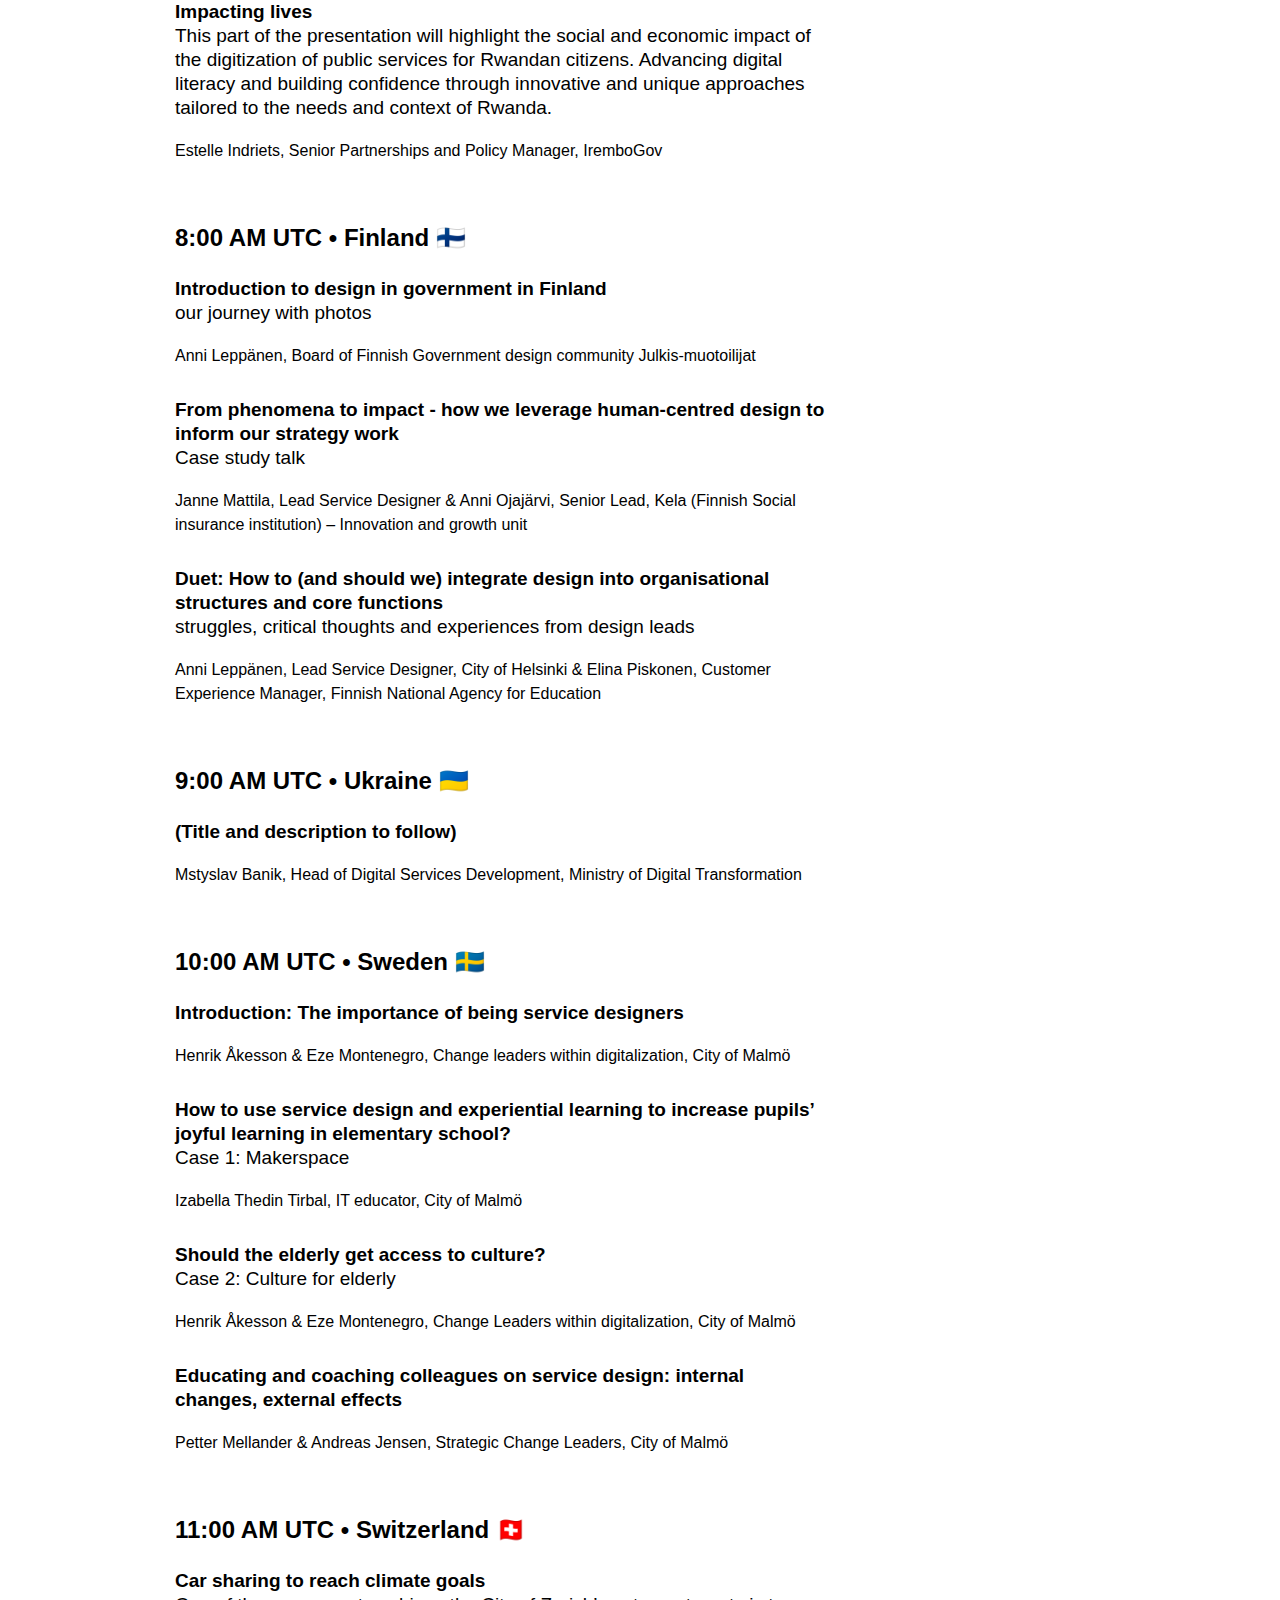
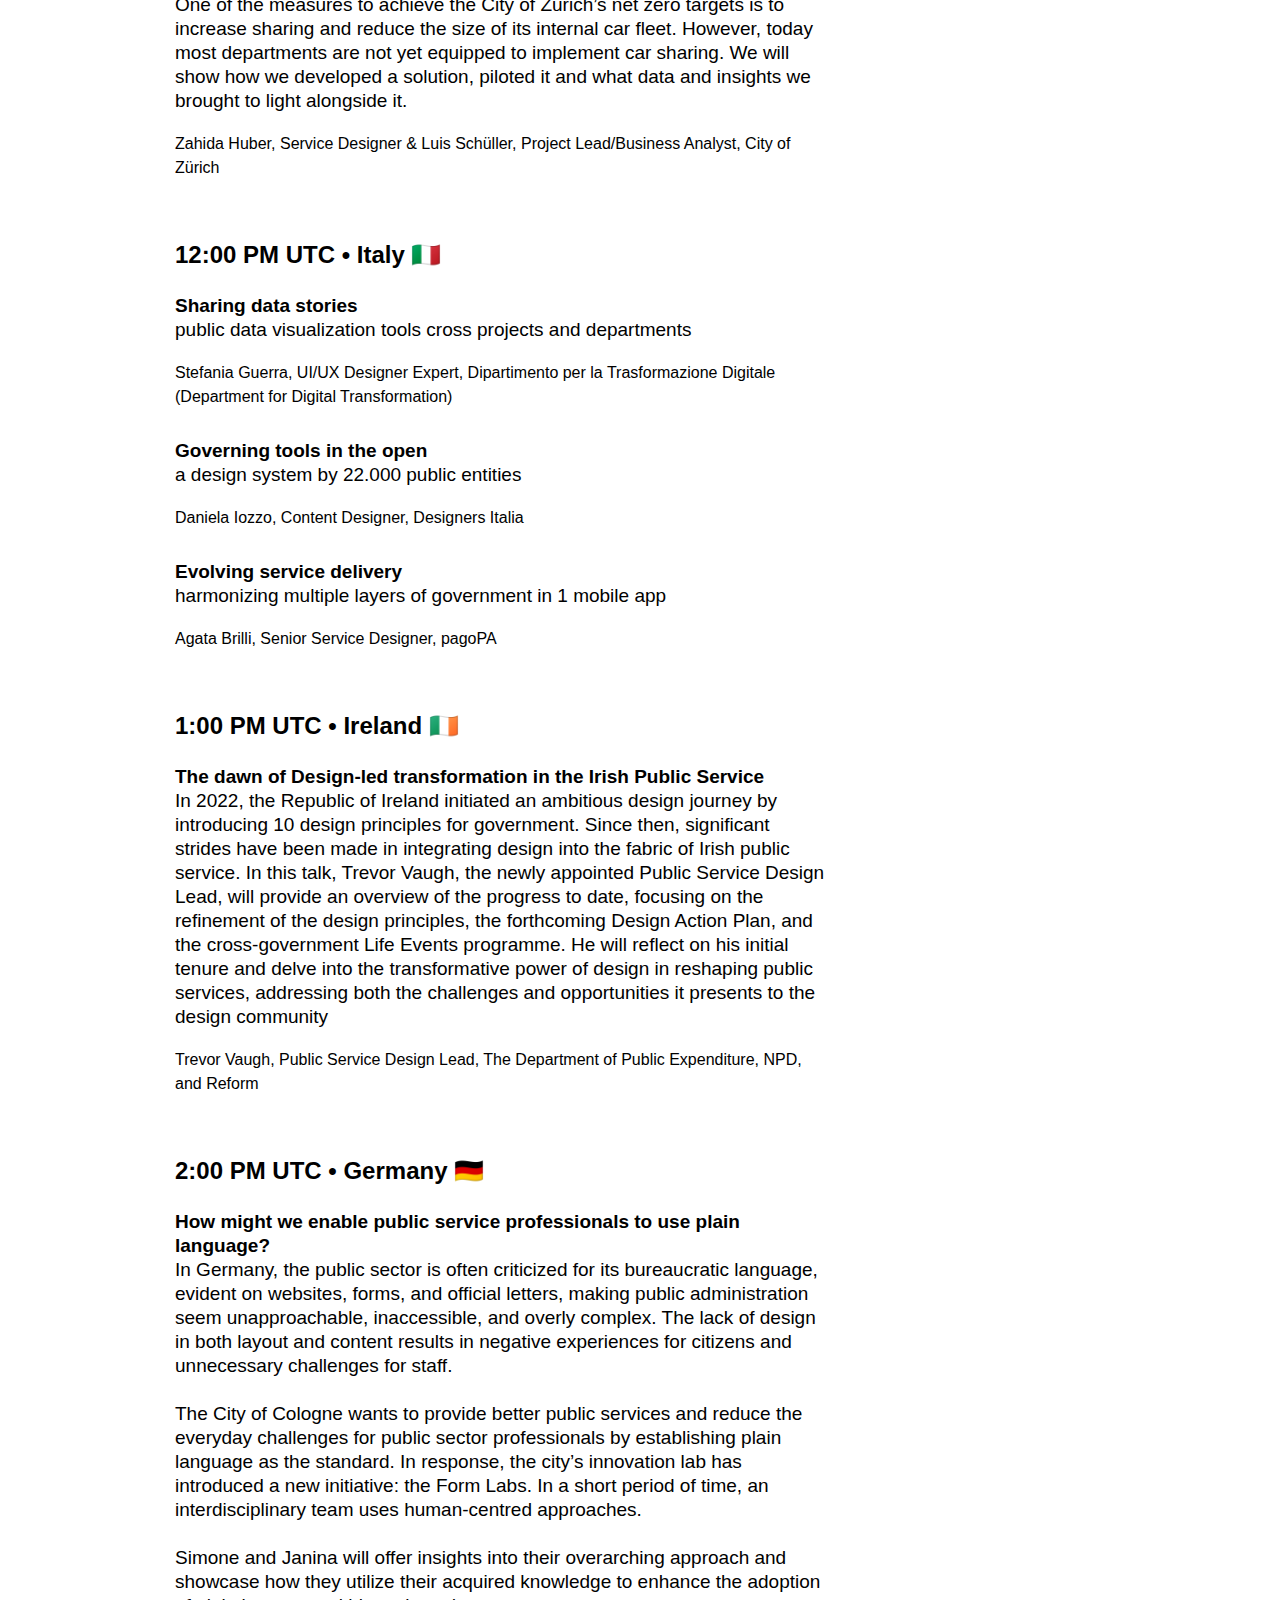
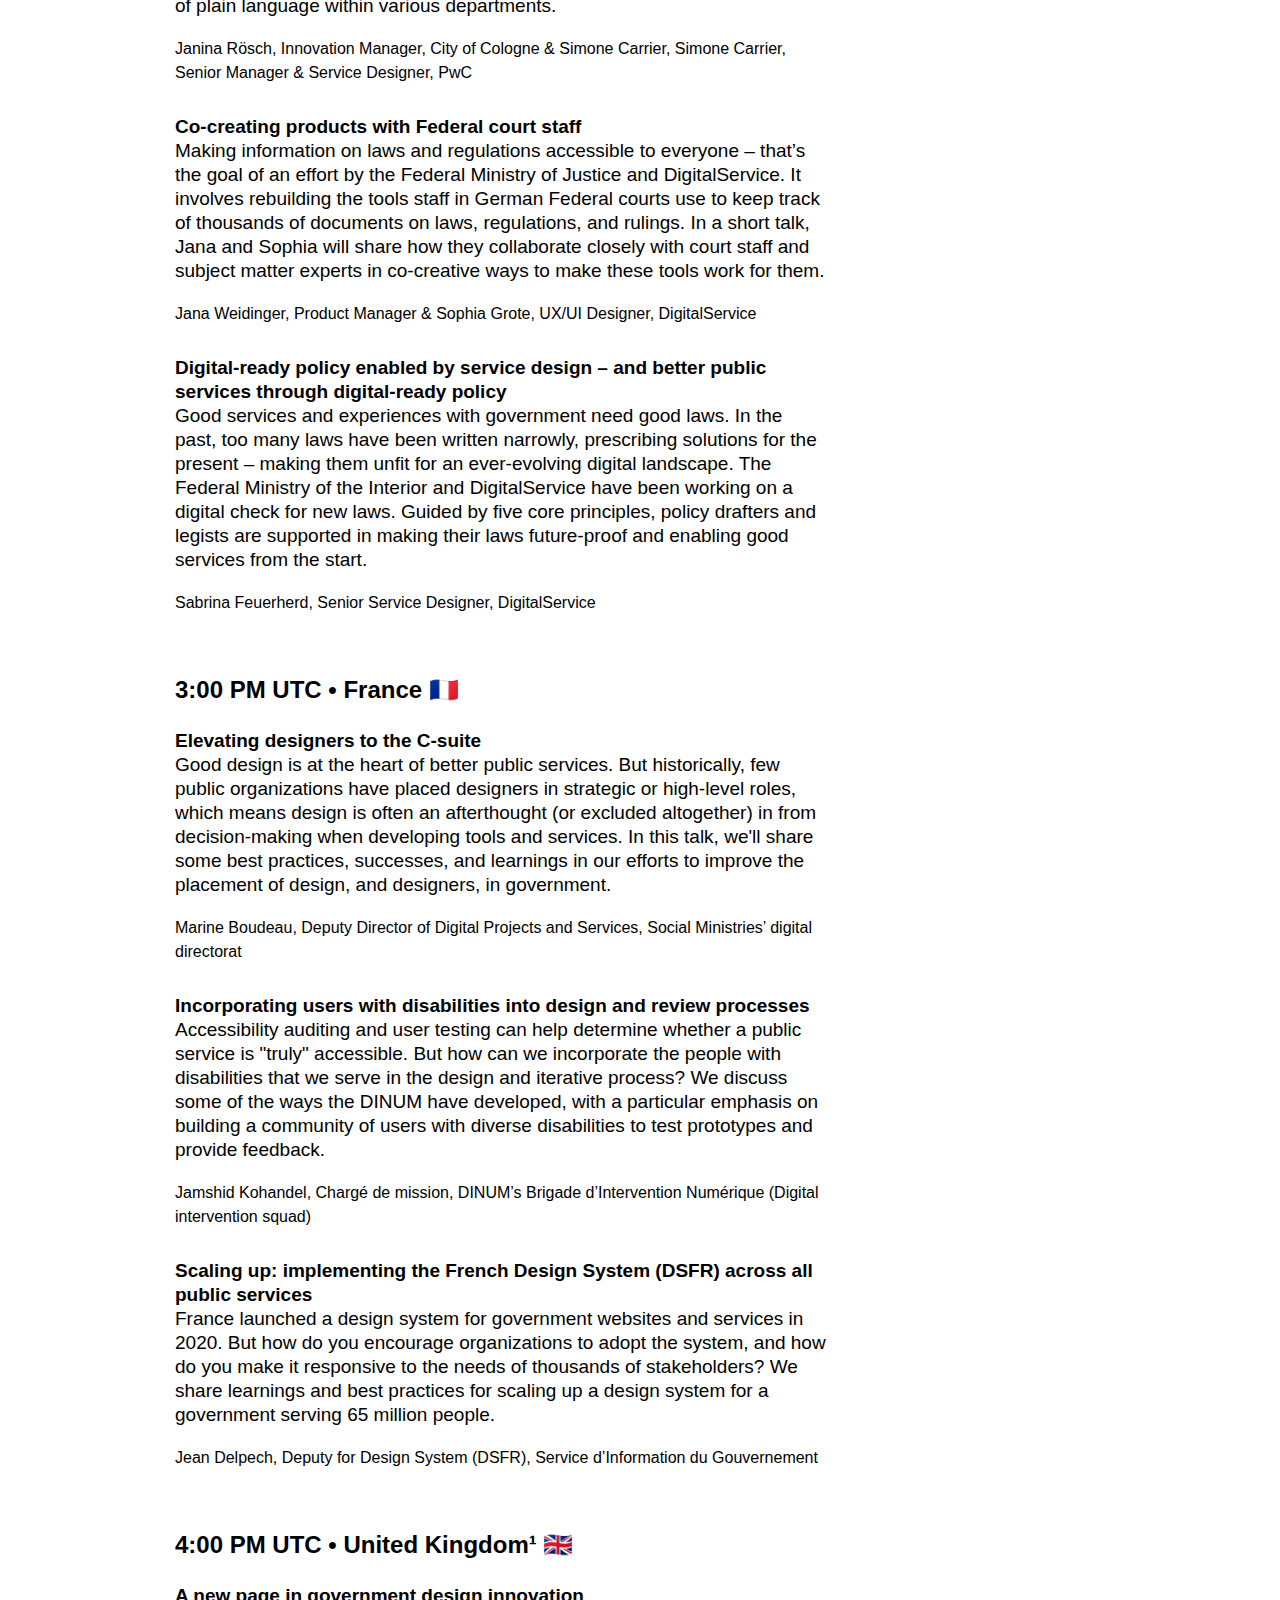
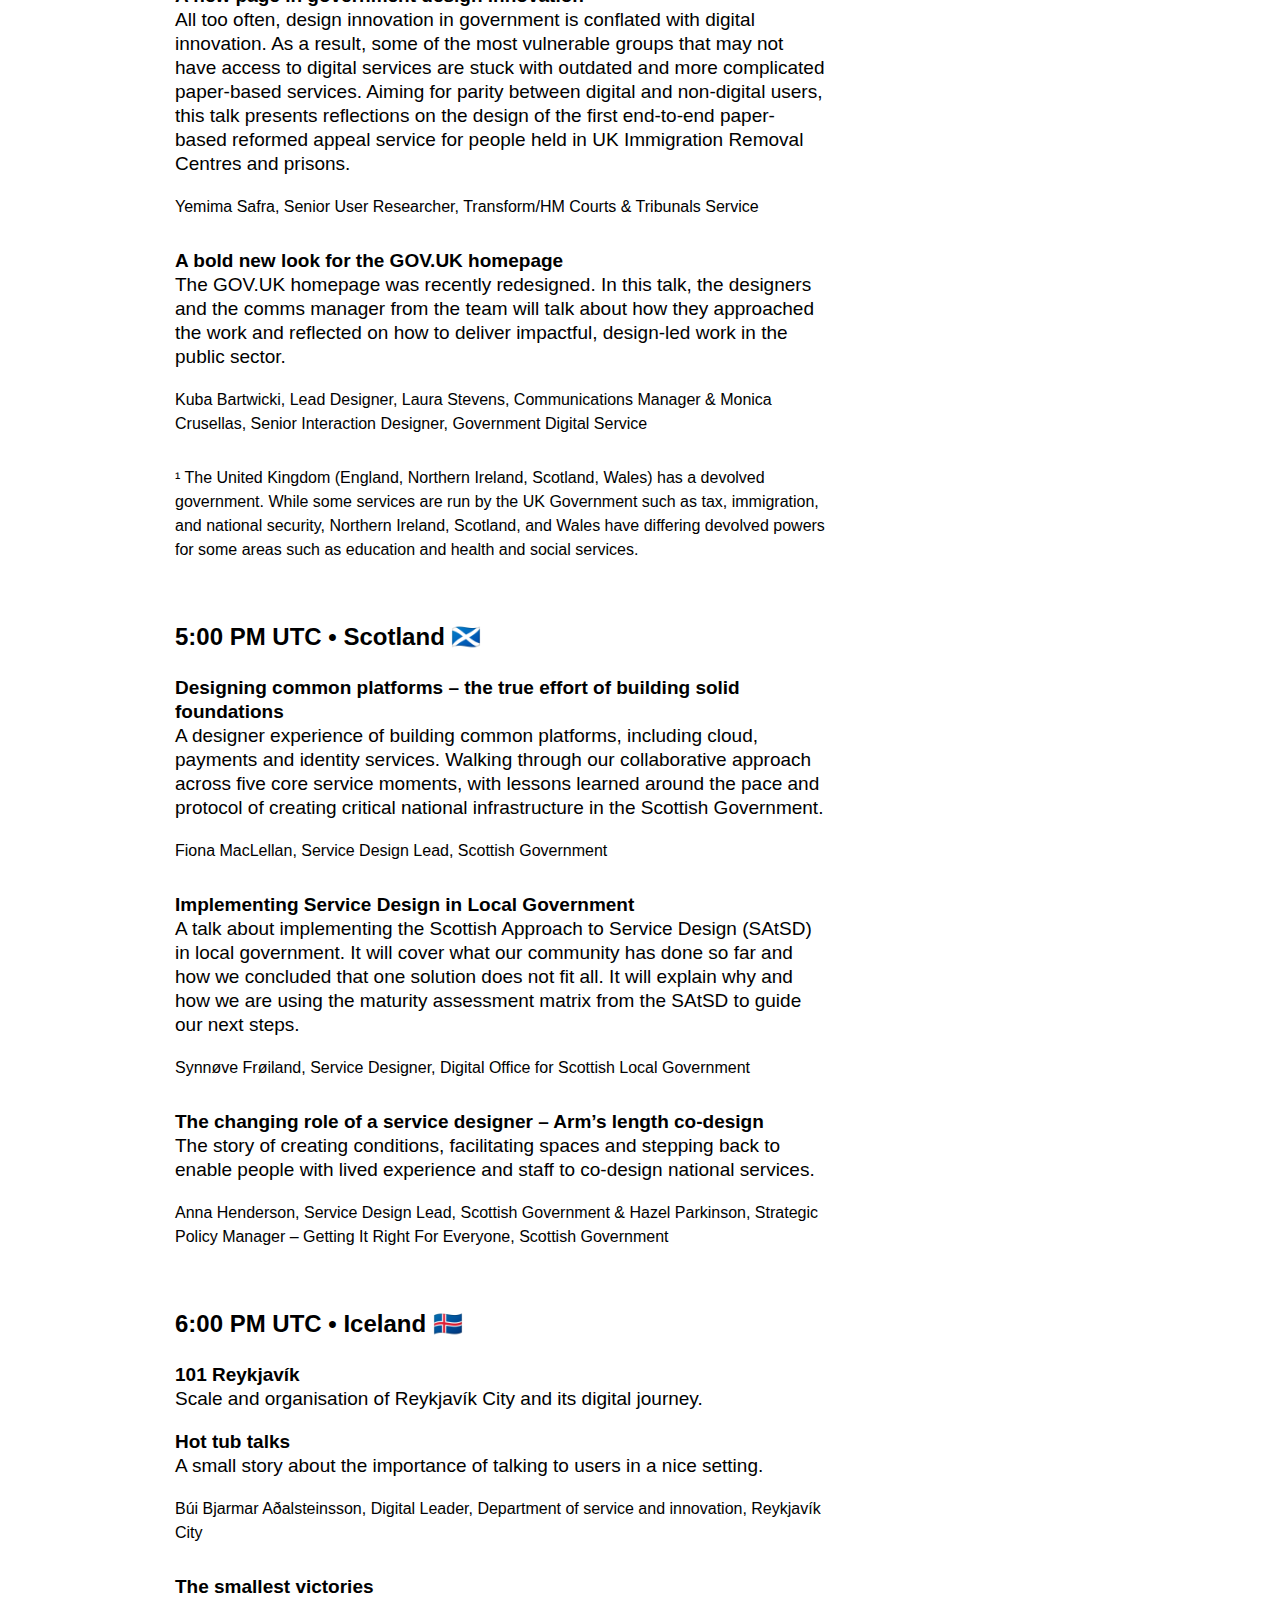
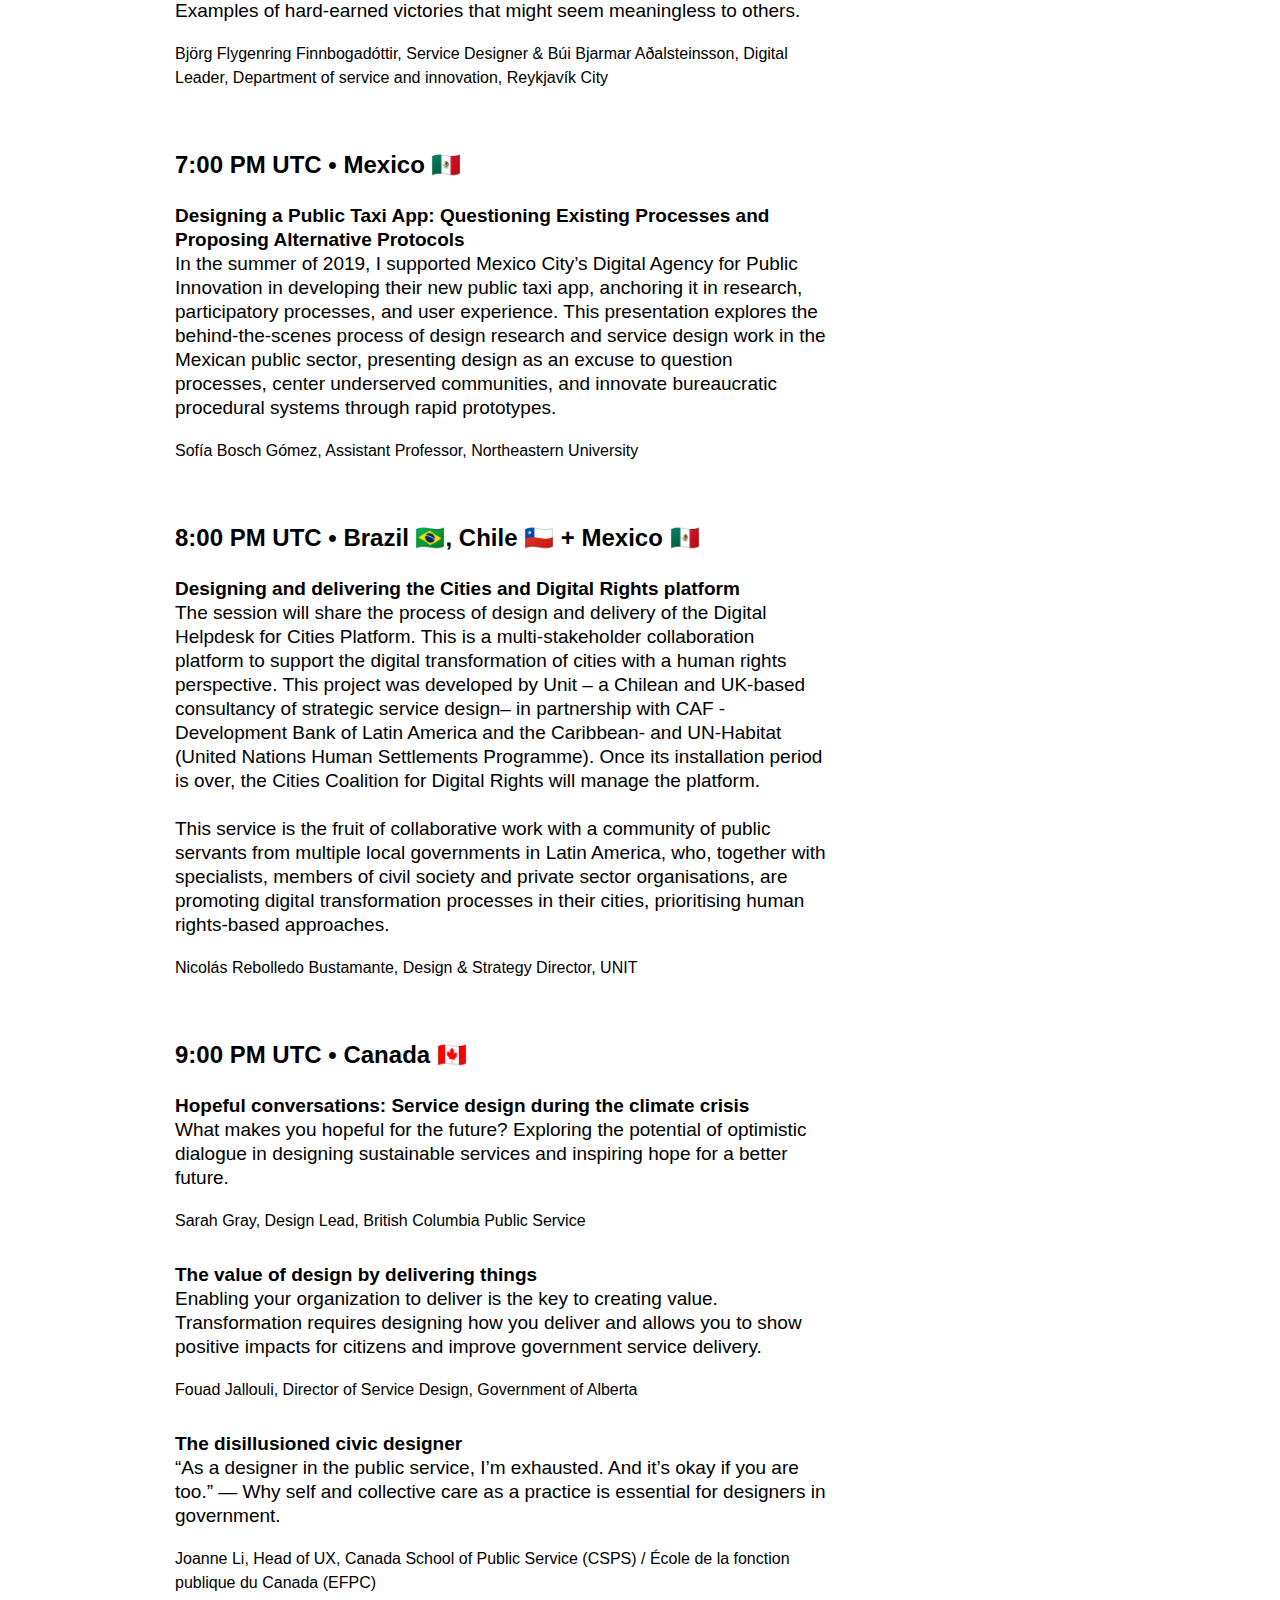
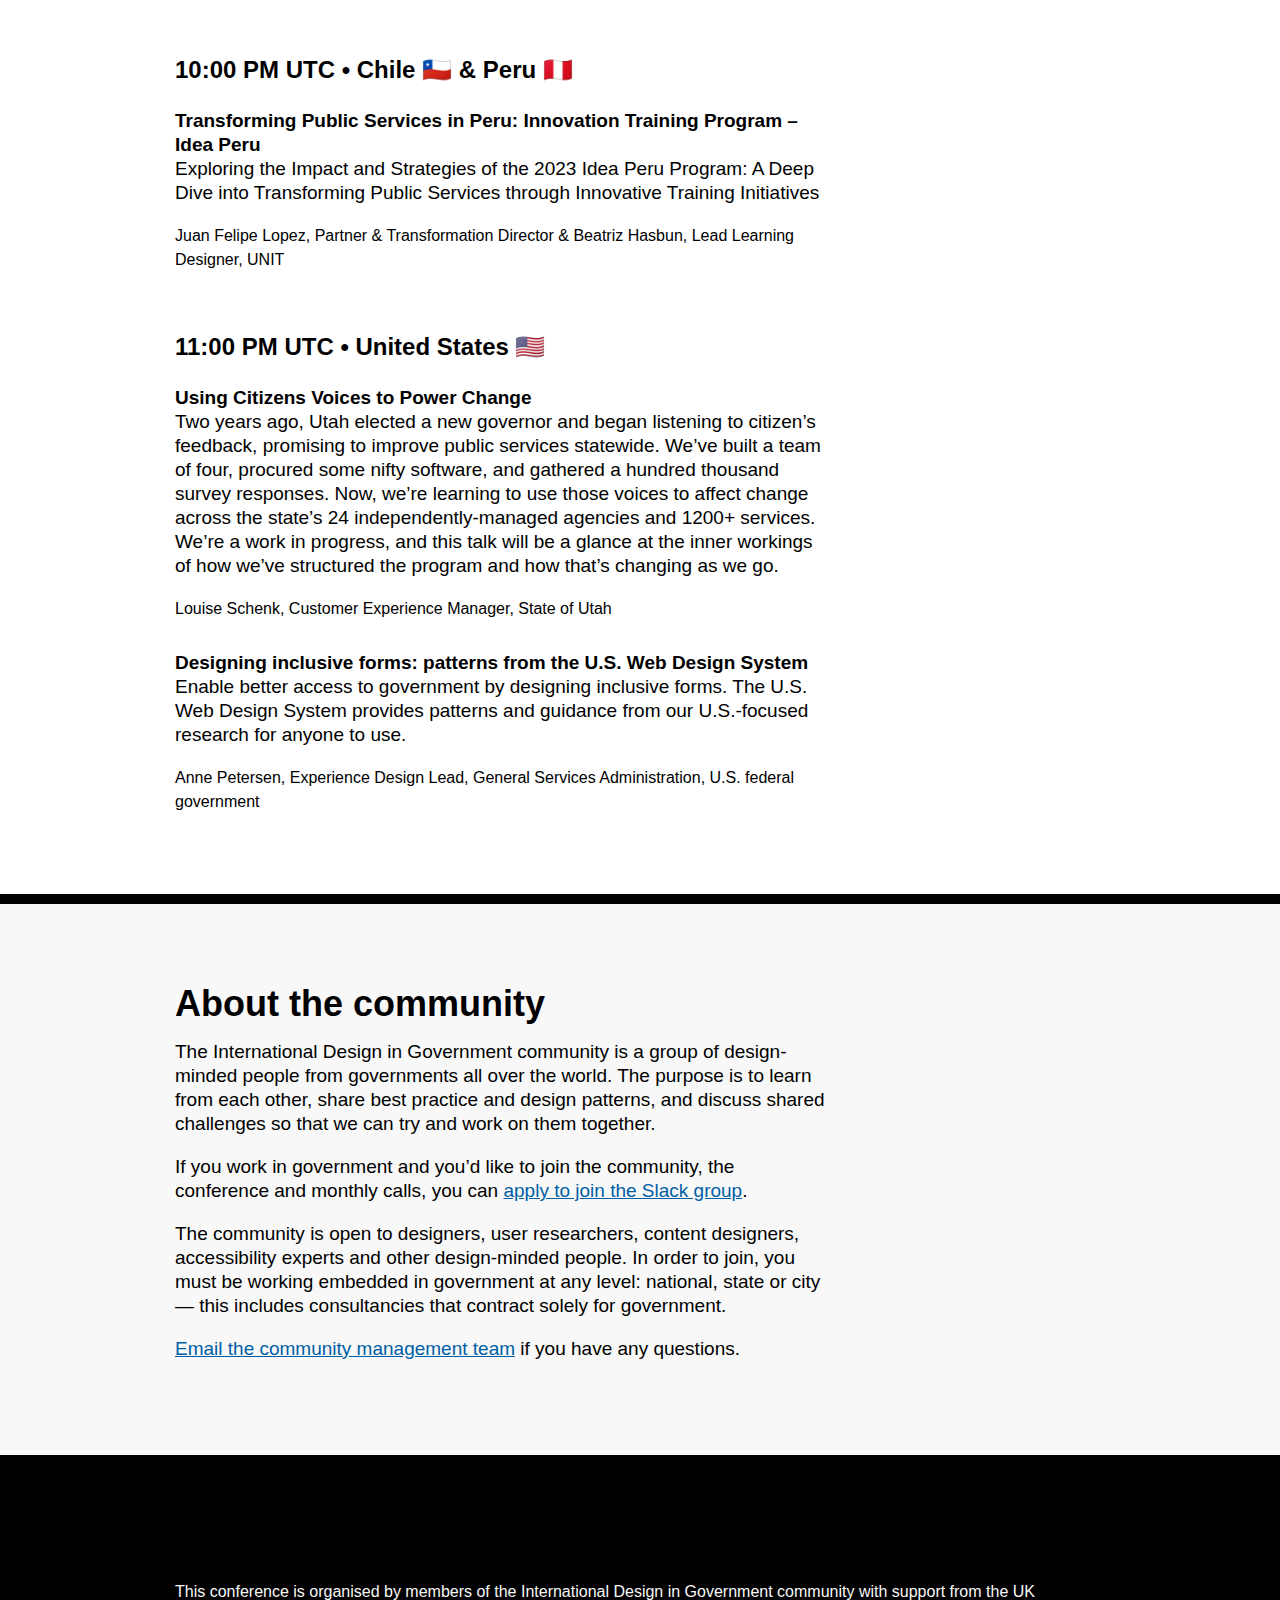
==== commit a34e0635: "Update index.html" ====
--- a/24hours/index.html
+++ b/24hours/index.html
@@ -331,7 +331,7 @@
 
 						<p><span class="font-bold">Using Citizens Voices to Power Change </span><br>Two years ago, Utah elected a new governor and began listening to citizen’s feedback, promising to improve public services statewide. We’ve built a team of four, procured some nifty software, and gathered a hundred thousand survey responses. Now, we’re learning to use those voices to affect change across the state’s 24 independently-managed agencies and 1200+ services. We’re a work in progress, and this talk will be a glance at the inner workings of how we’ve structured the program and how that’s changing as we go.</p> <p class="small-type-2">Louise Schenk, Customer Experience Manager, State of Utah</p>
 				
-						<p><span class="font-bold">Designing inclusive forms: patterns from the U.S. Web Design System</span><br>Enable better access to government by designing inclusive forms. The U.S. Web Design System provides patterns and guidance from our U.S.-focused research for anyone to use.</p> <p class="small-type-2">Anne Petersen, Experience Design Lead, Technology Transformation Services, GSA</p>
+						<p><span class="font-bold">Designing inclusive forms: patterns from the U.S. Web Design System</span><br>Enable better access to government by designing inclusive forms. The U.S. Web Design System provides patterns and guidance from our U.S.-focused research for anyone to use.</p> <p class="small-type-2">Anne Petersen, Experience Design Lead, General Services Administration, U.S. federal government</p>
 				
 			</div>
 	</div>
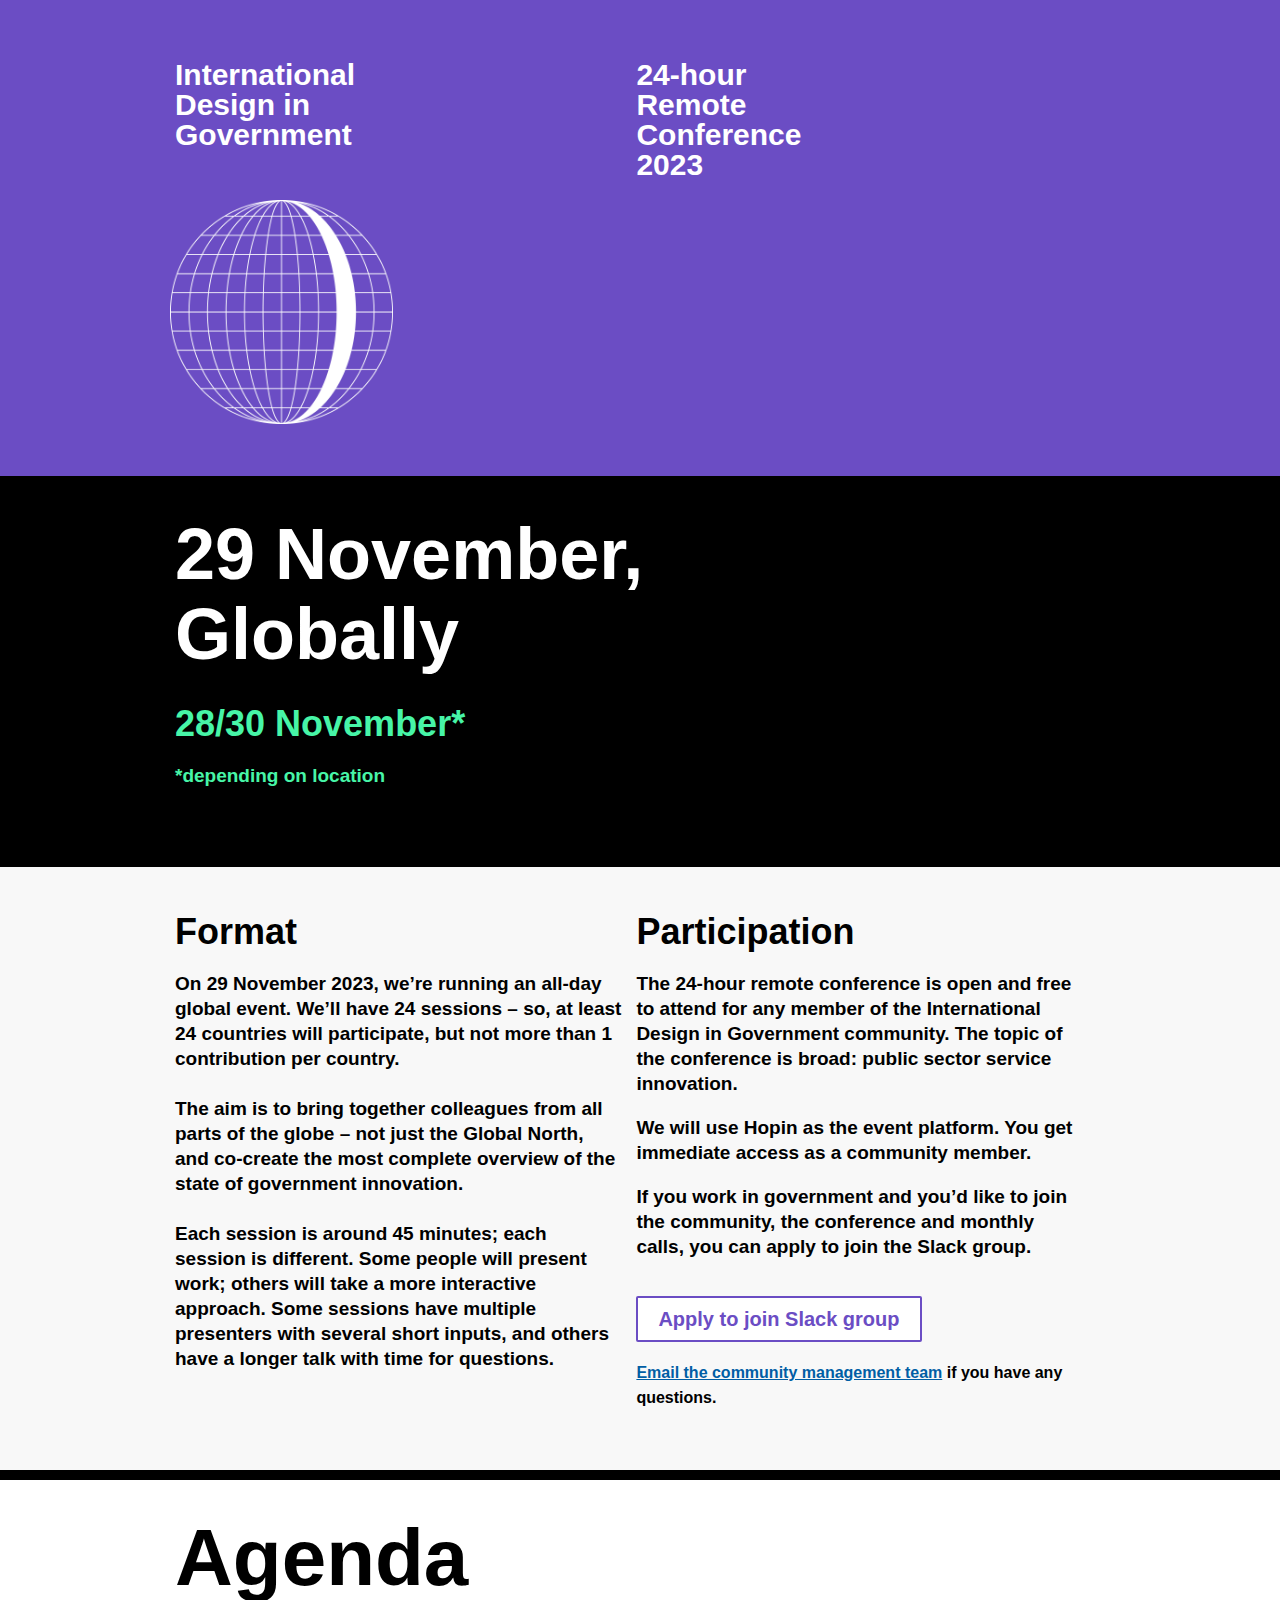
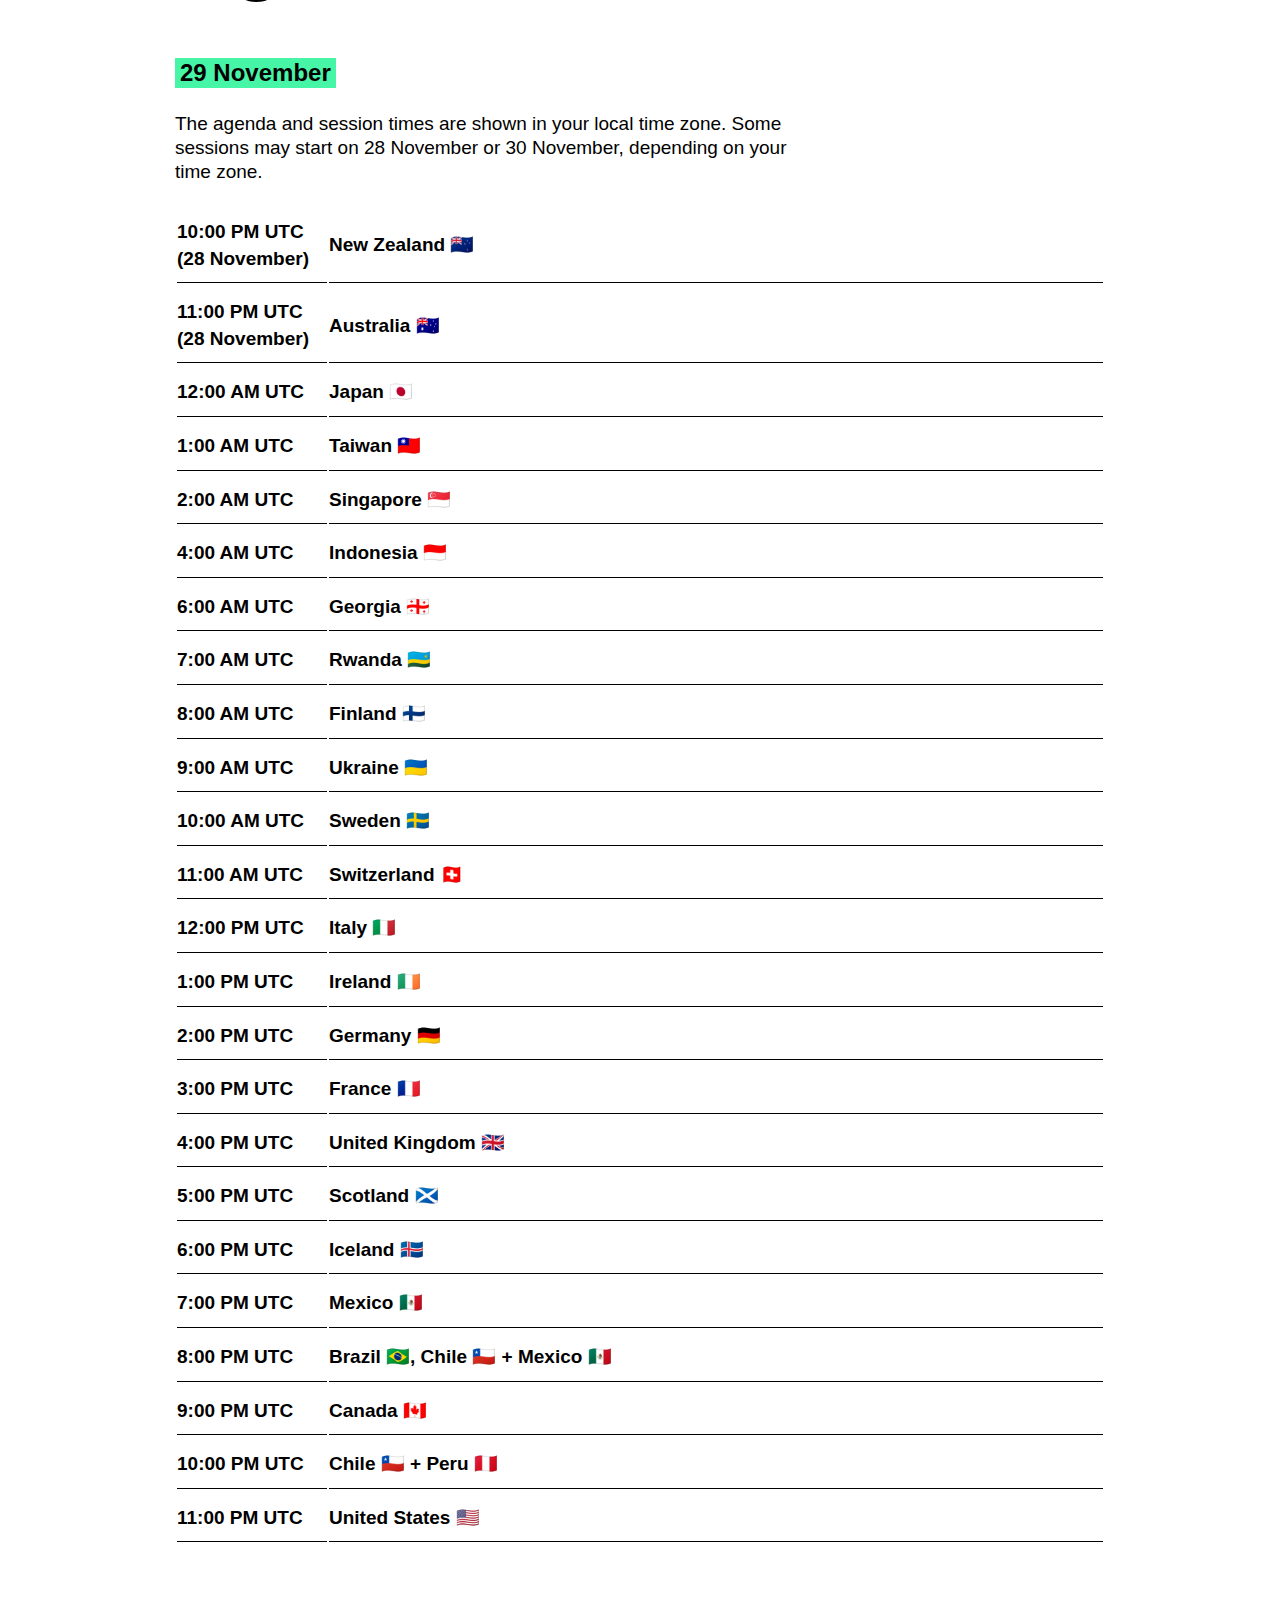
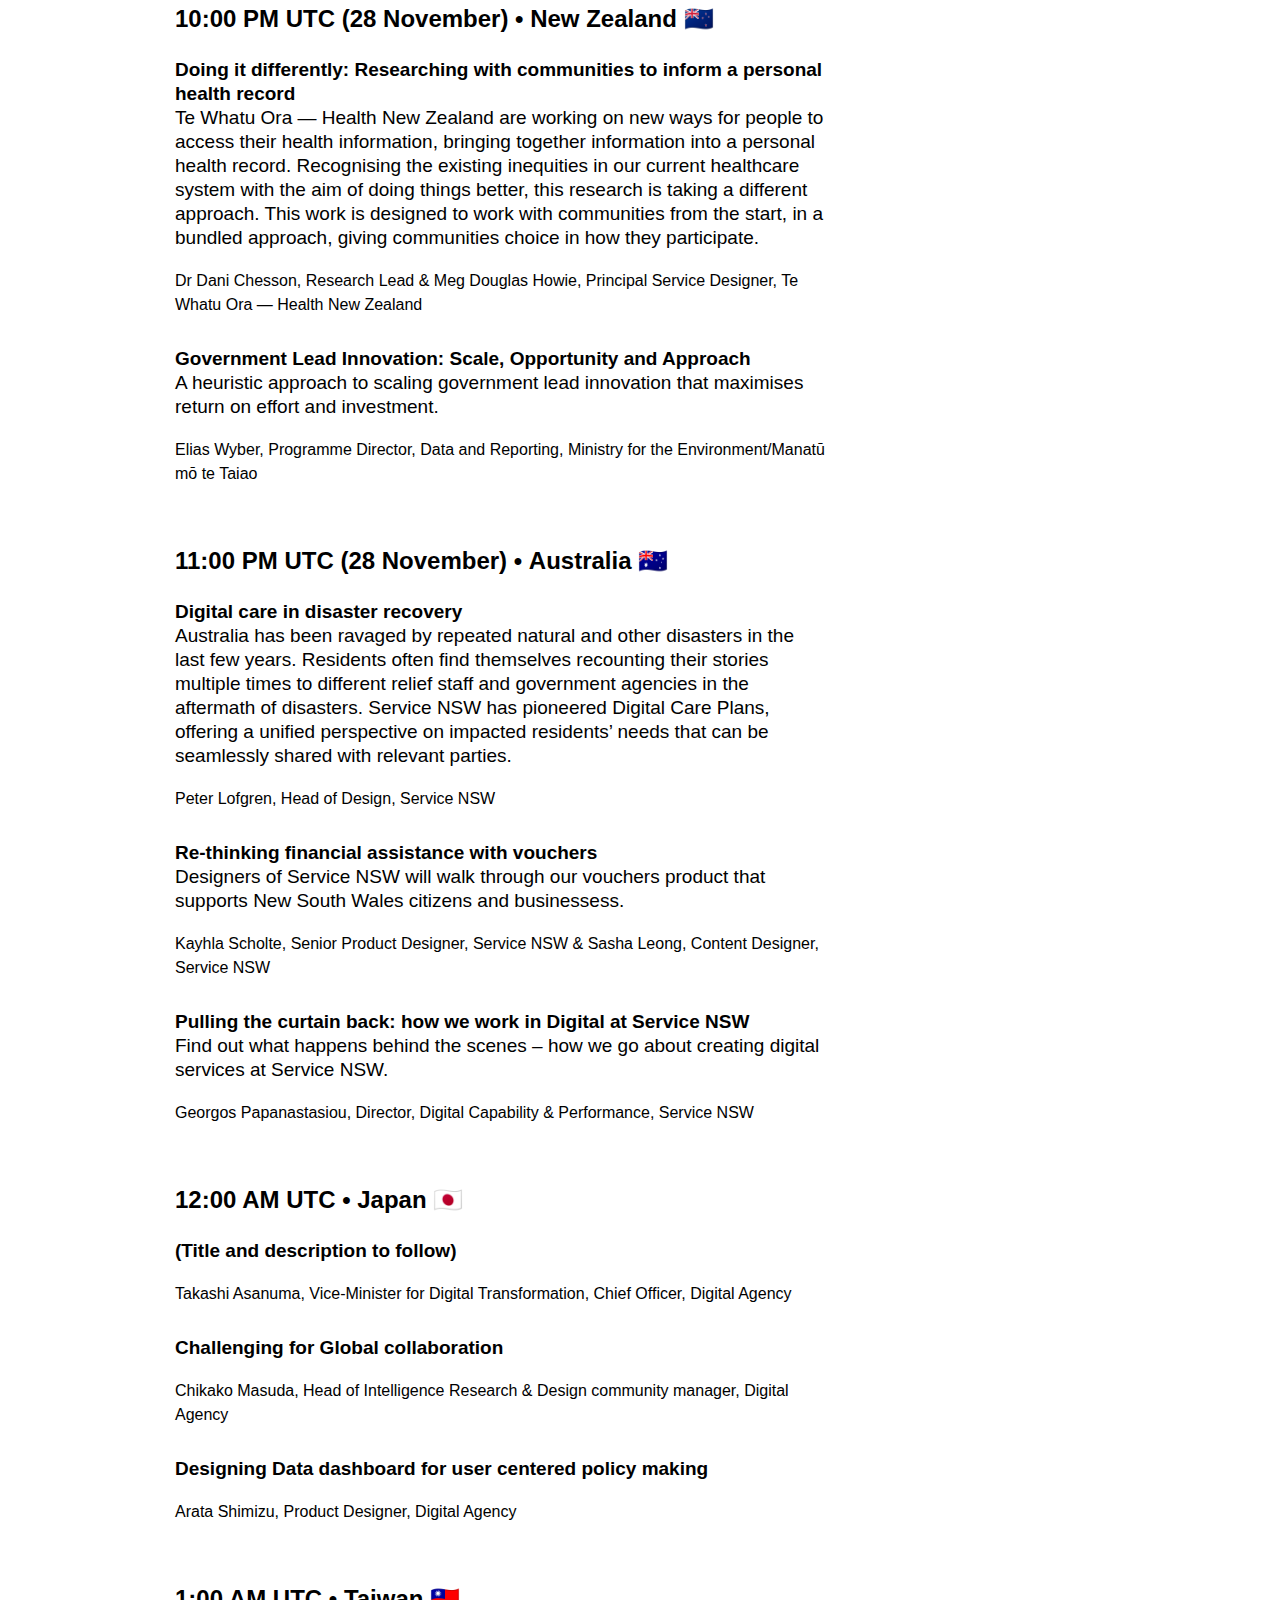
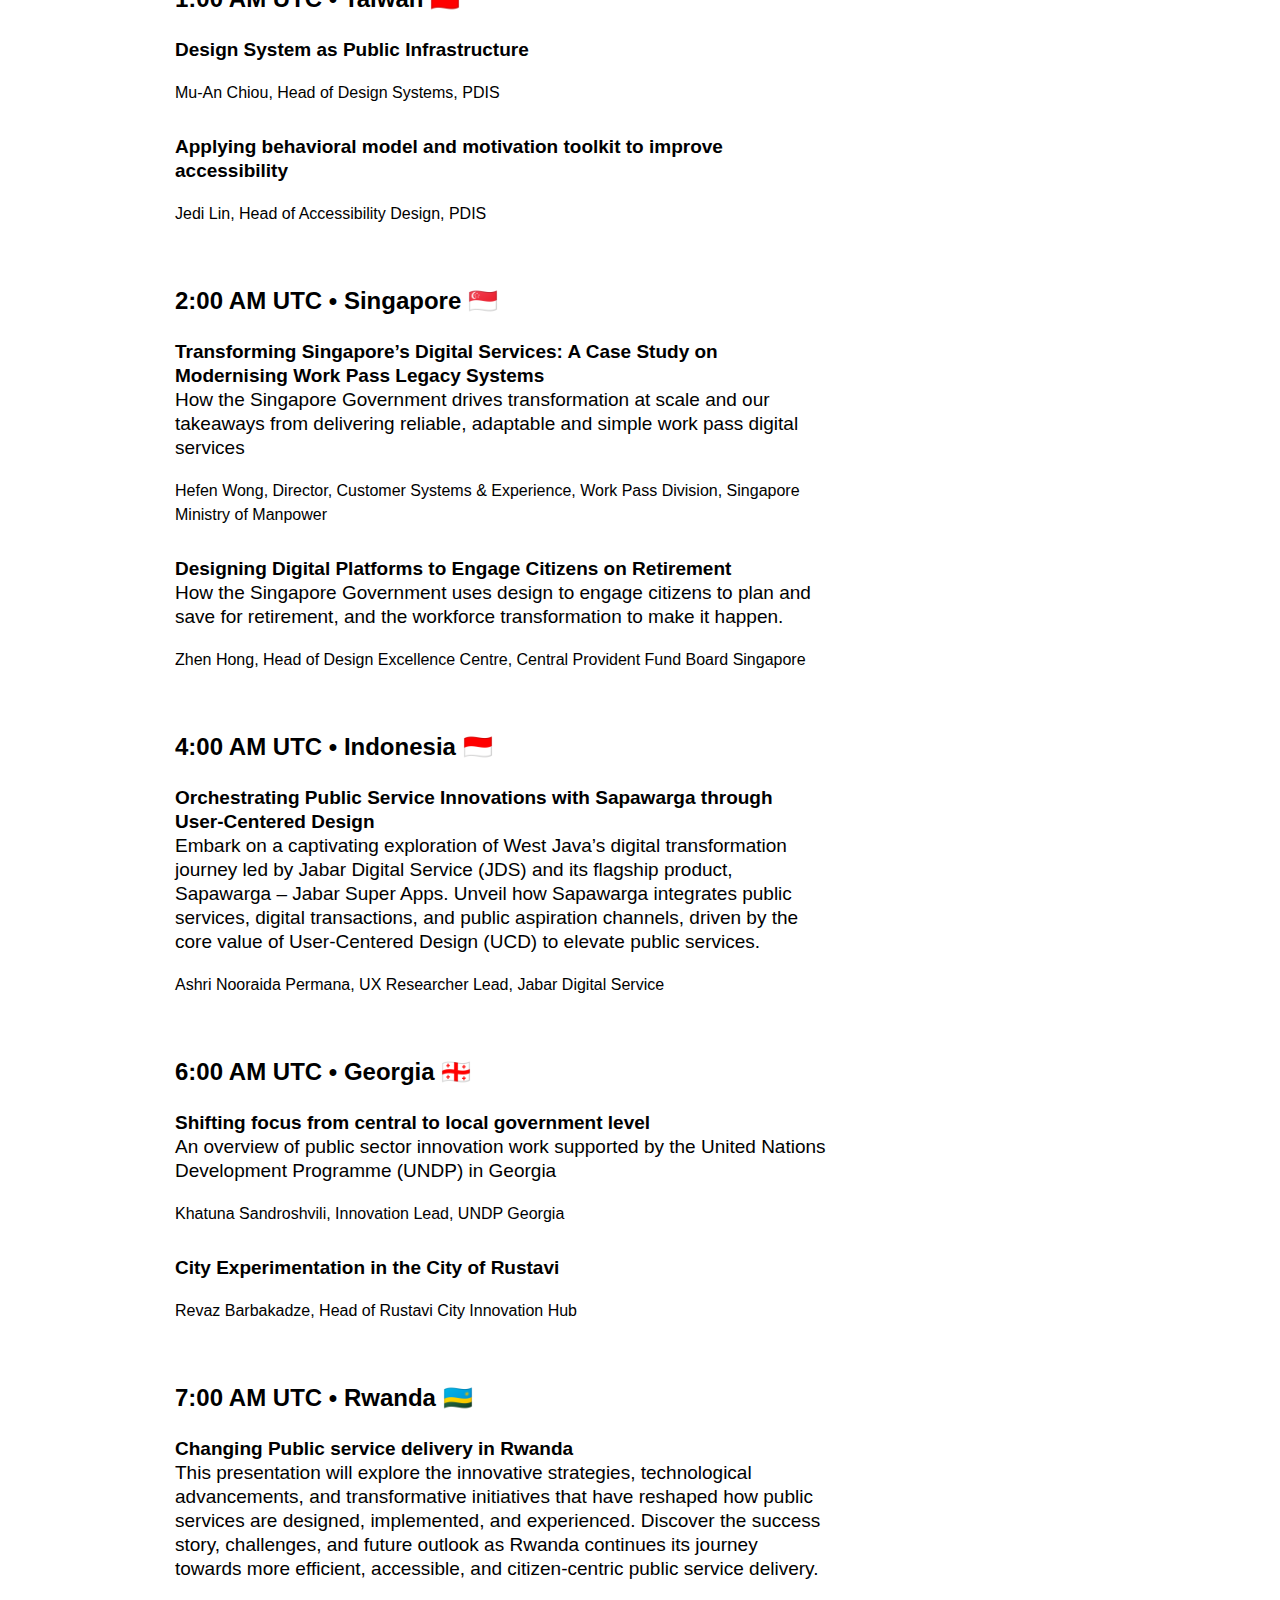
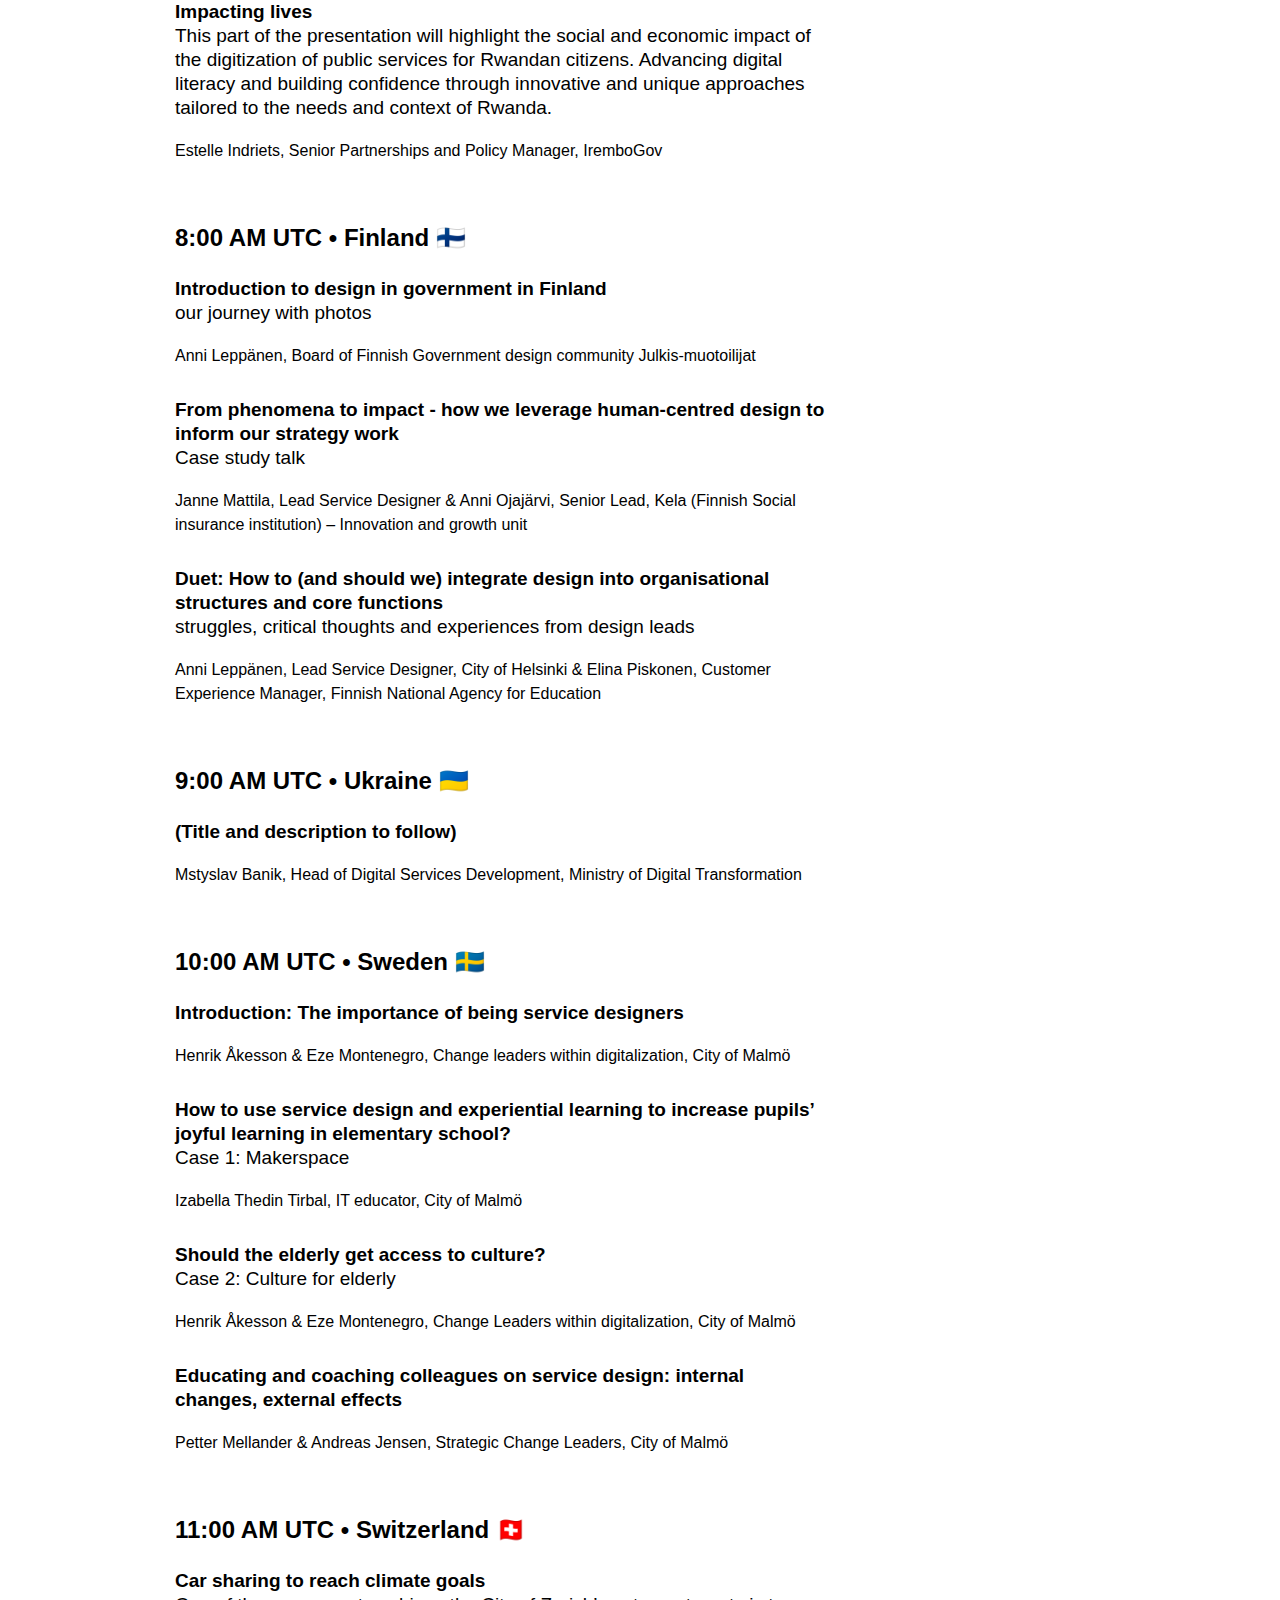
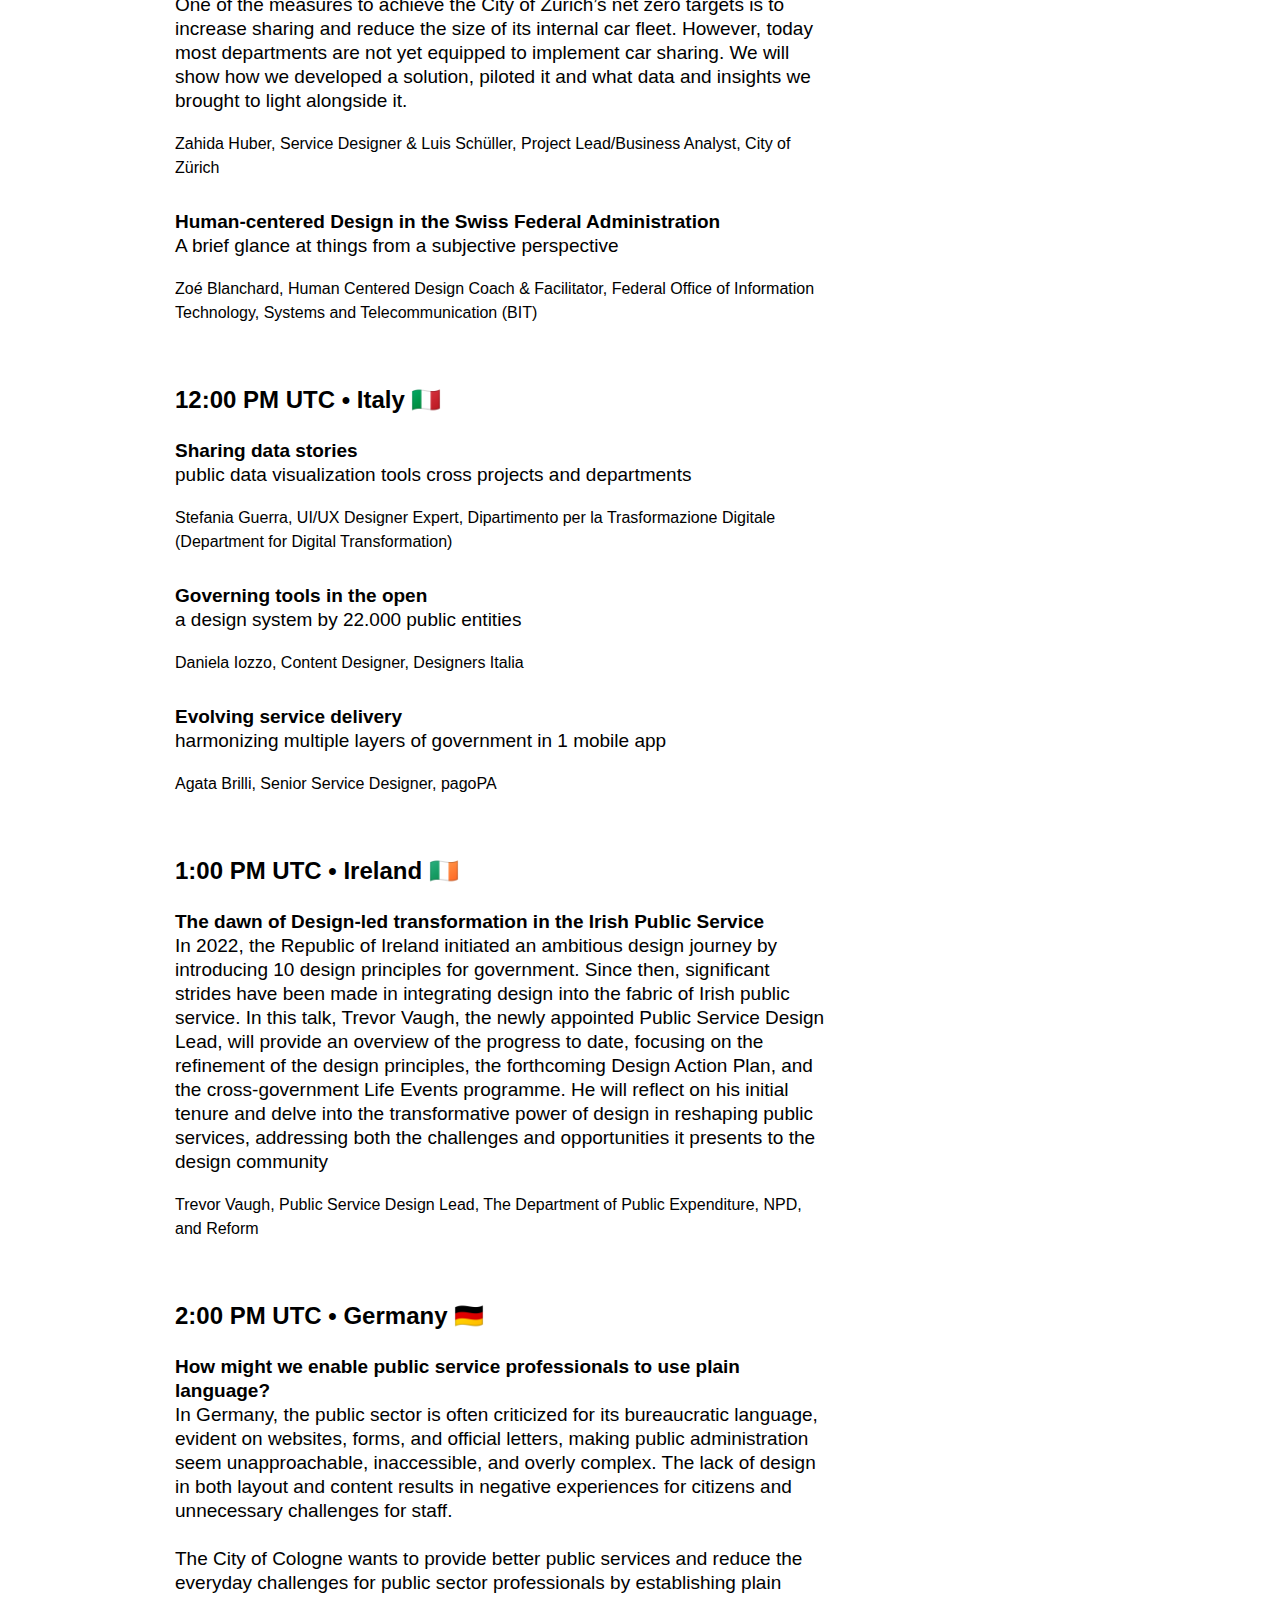
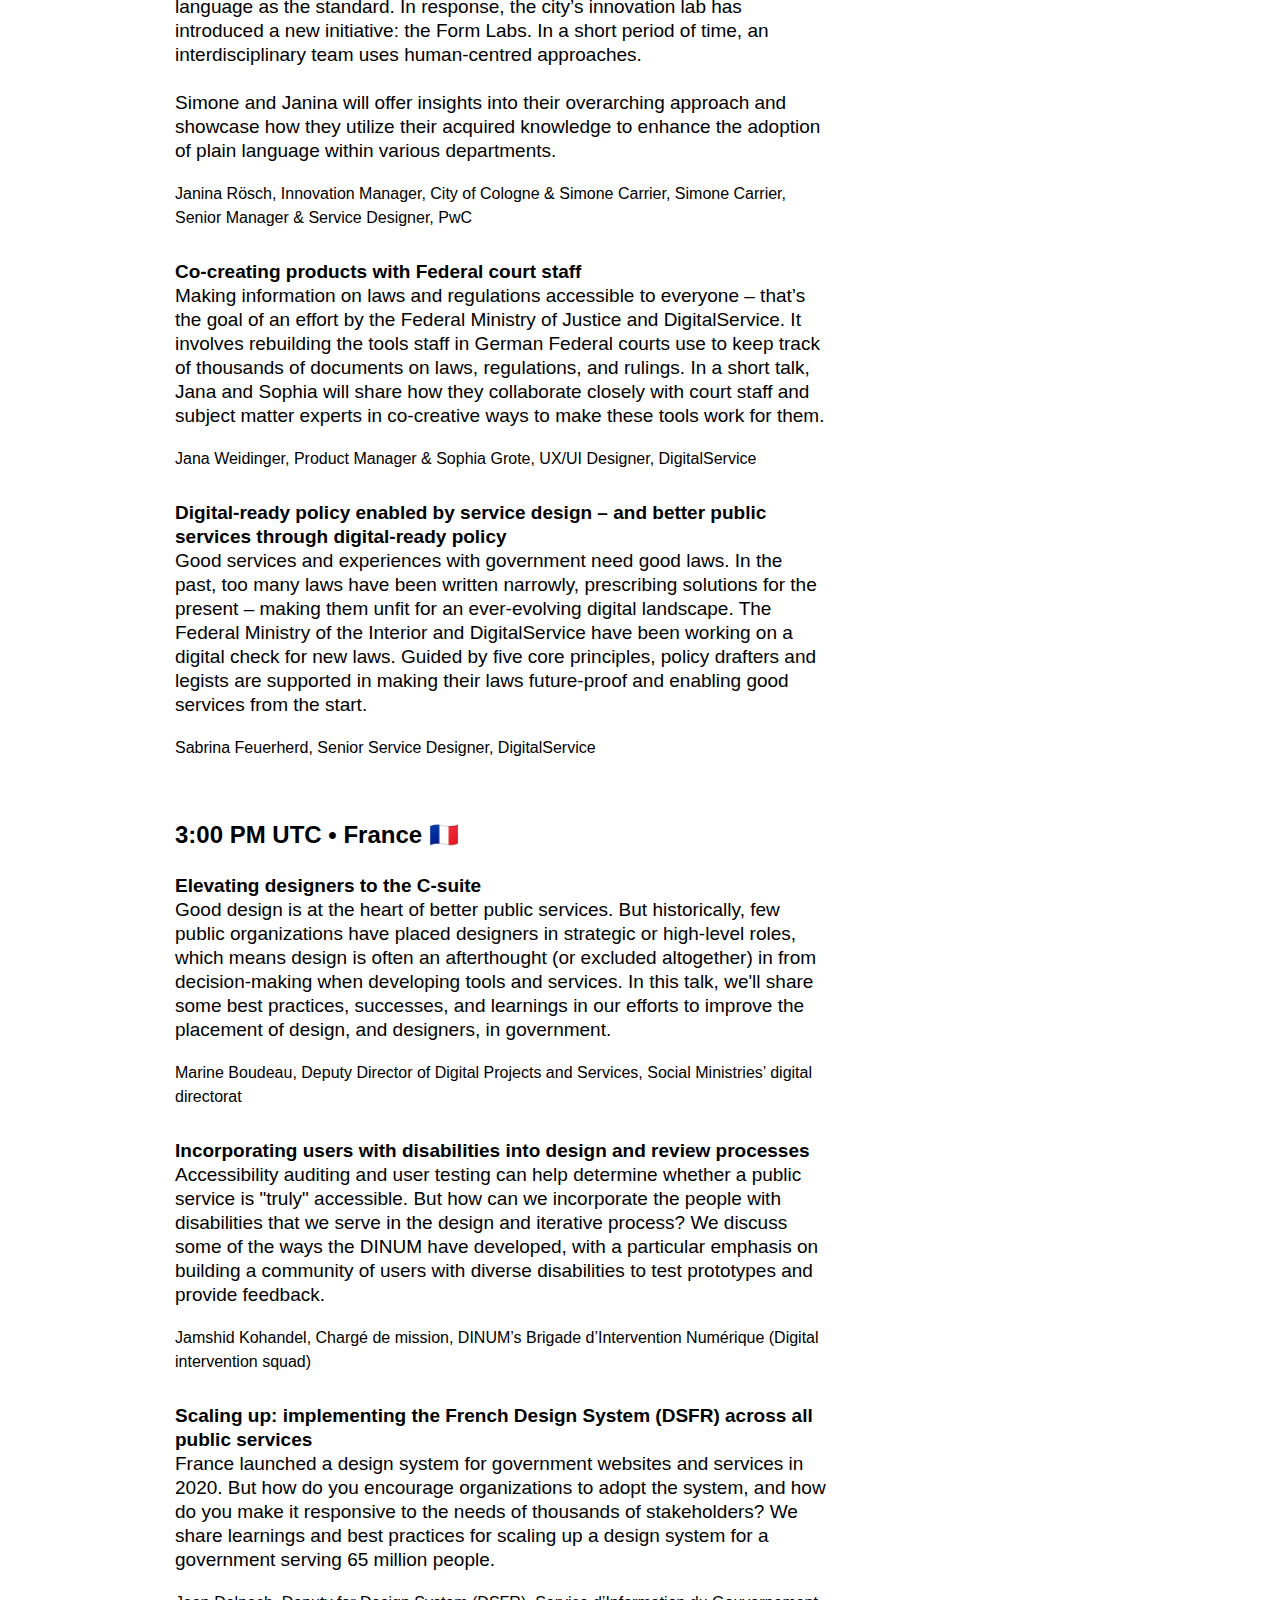
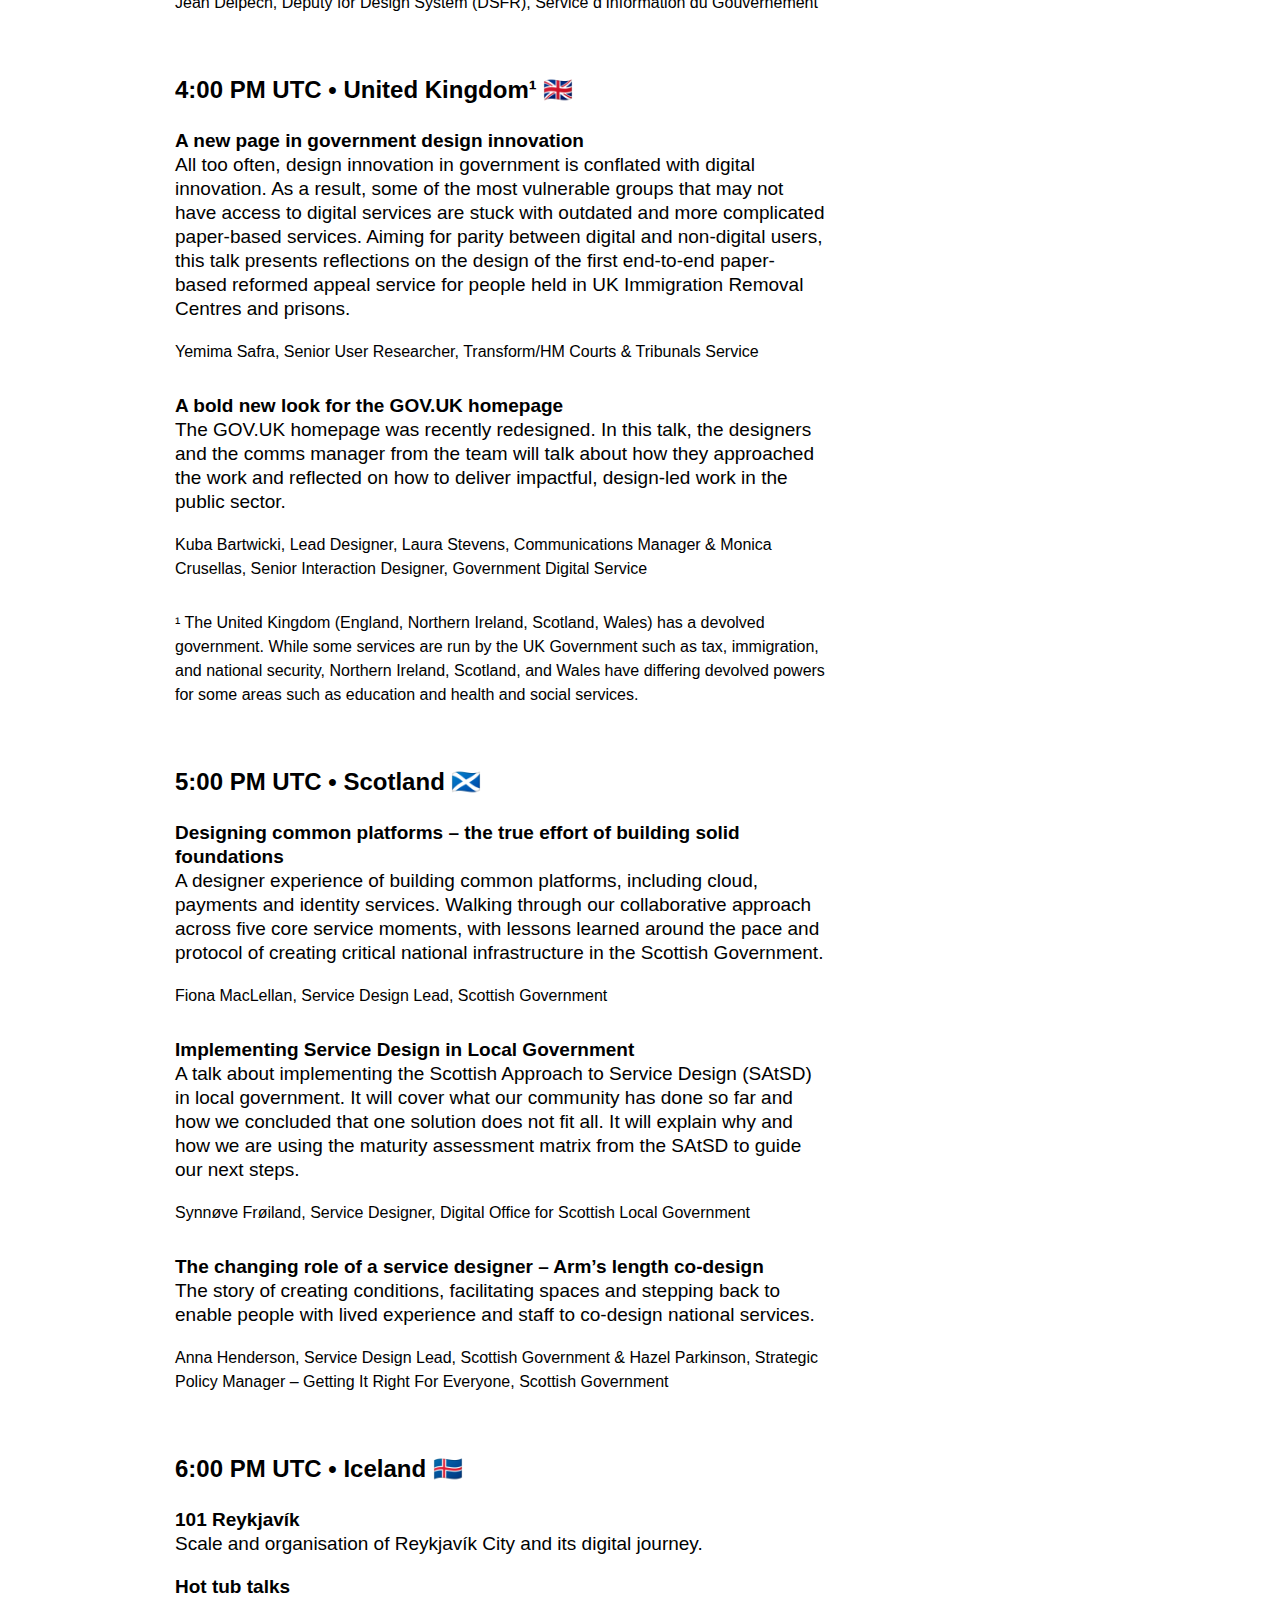
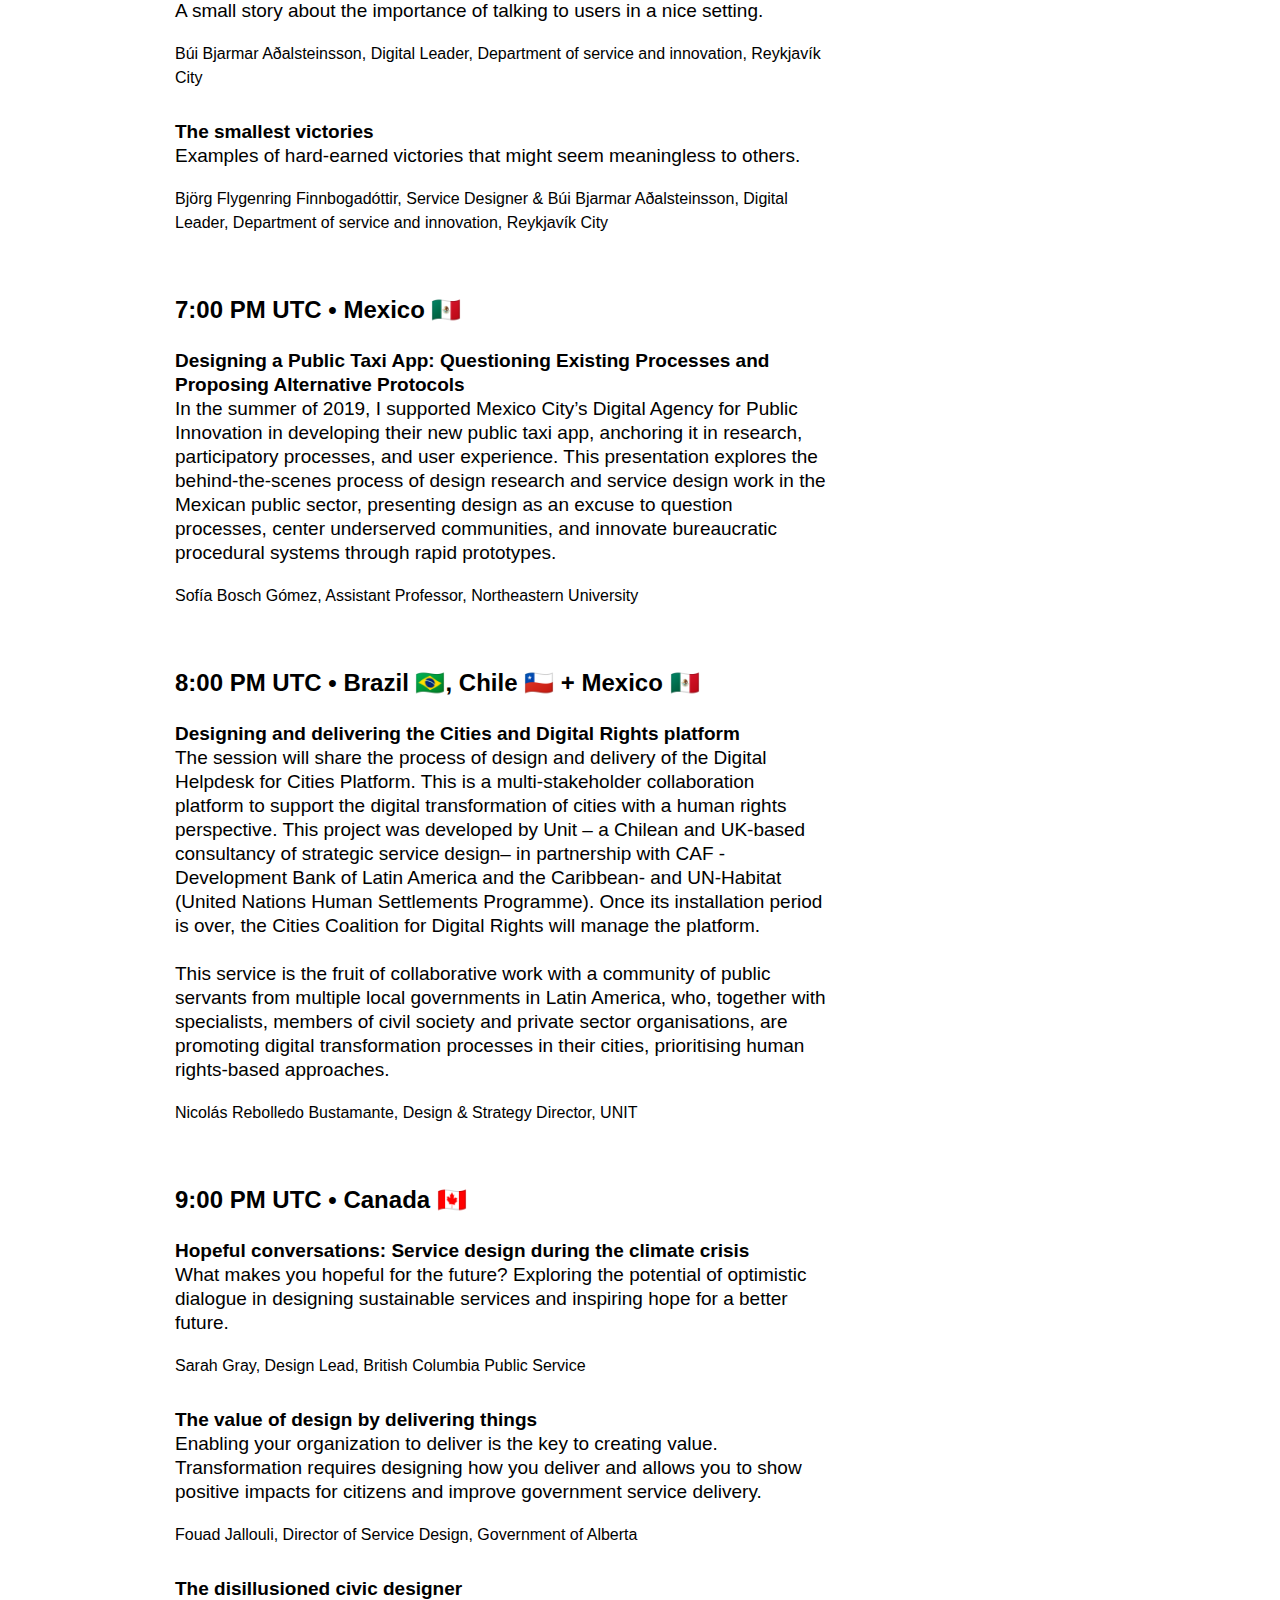
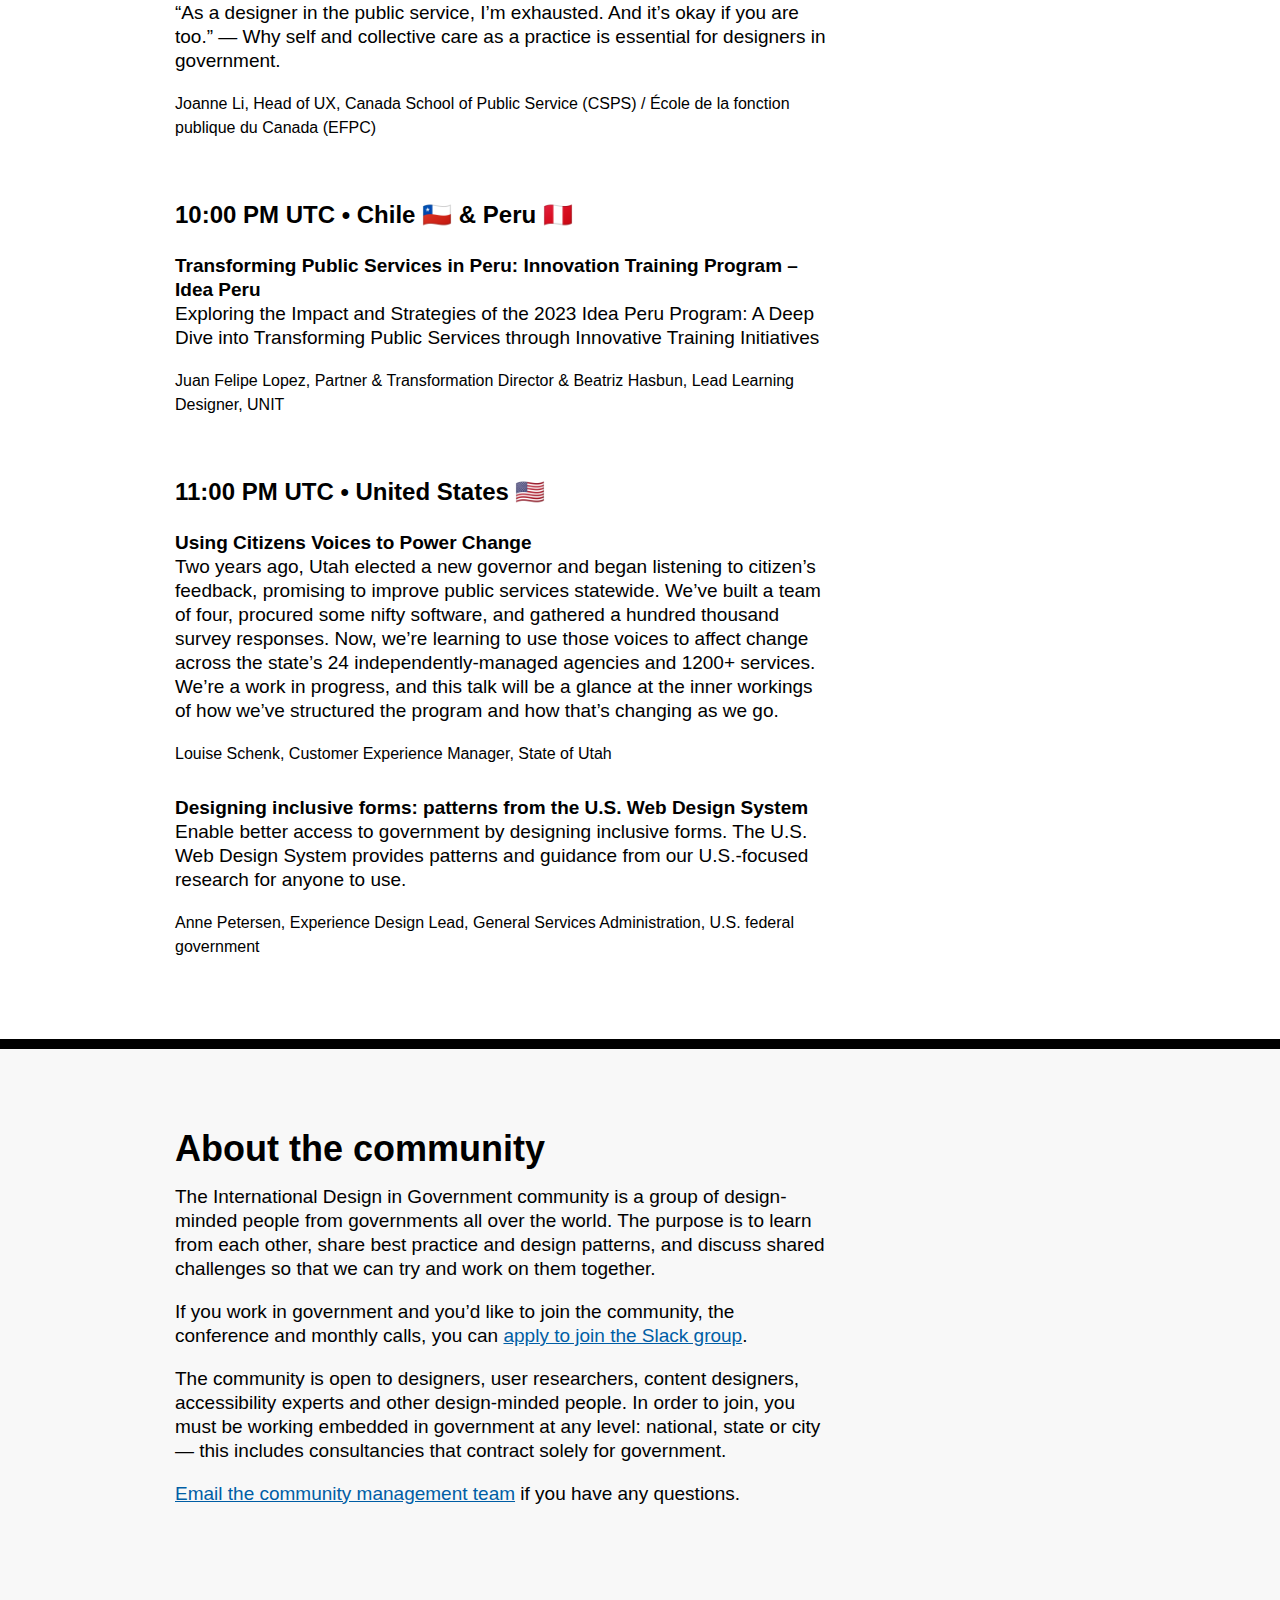
==== commit 99b5f806: "Update index.html" ====
--- a/24hours/index.html
+++ b/24hours/index.html
@@ -260,6 +260,8 @@
 				<h3 style="margin-top: 60px;"><time datetime="2023-11-29T11:00:00+00:00">UTC 11:00</time>&nbsp;•&nbsp;Switzerland 🇨🇭</h3>
 						<p><span class="font-bold">Car sharing to reach climate goals</span><br>One of the measures to achieve the City of Zurich’s net zero targets is to increase sharing and reduce the size of its internal car fleet. However, today most departments are not yet equipped to implement car sharing. We will show how we developed a solution, piloted it and what data and insights we brought to light alongside it.</p> <p class="small-type-2">Zahida Huber, Service Designer & Luis Schüller, Project Lead/Business Analyst, City of Zürich</p>
 
+						<p><span class="font-bold">Human-centered Design in the Swiss Federal Administration</span><br>A brief glance at things from a subjective perspective</p> <p class="small-type-2">Zoé Blanchard, Human Centered Design Coach & Facilitator, Federal Office of Information Technology, Systems and Telecommunication (BIT)</p>
+				
 				<h3 style="margin-top: 60px;"><time datetime="2023-11-29T12:00:00+00:00">UTC 12:00</time>&nbsp;•&nbsp;Italy 🇮🇹</h3>
 						<p><span class="font-bold">Sharing data stories</span><br>public data visualization tools cross projects and departments</p> <p class="small-type-2">Stefania Guerra, UI/UX Designer Expert, Dipartimento per la Trasformazione Digitale (Department for Digital Transformation)</p>
 
